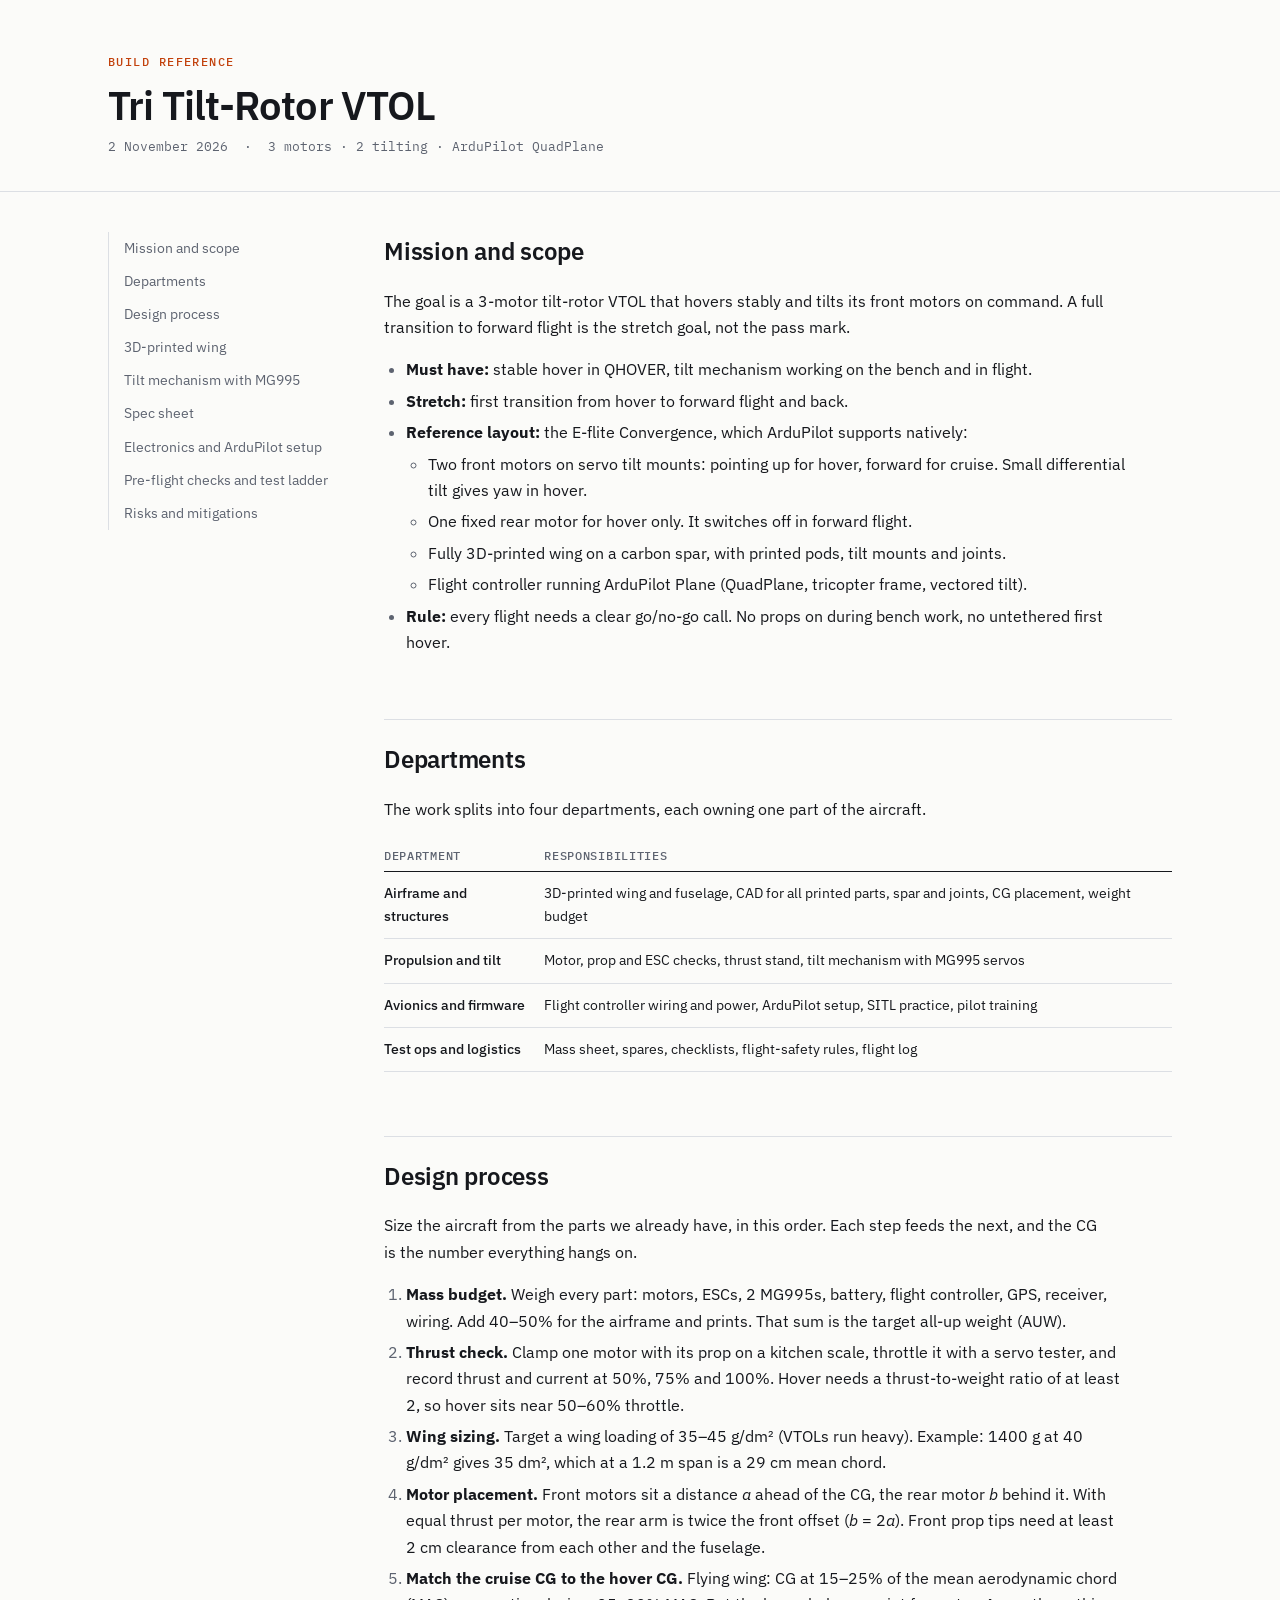
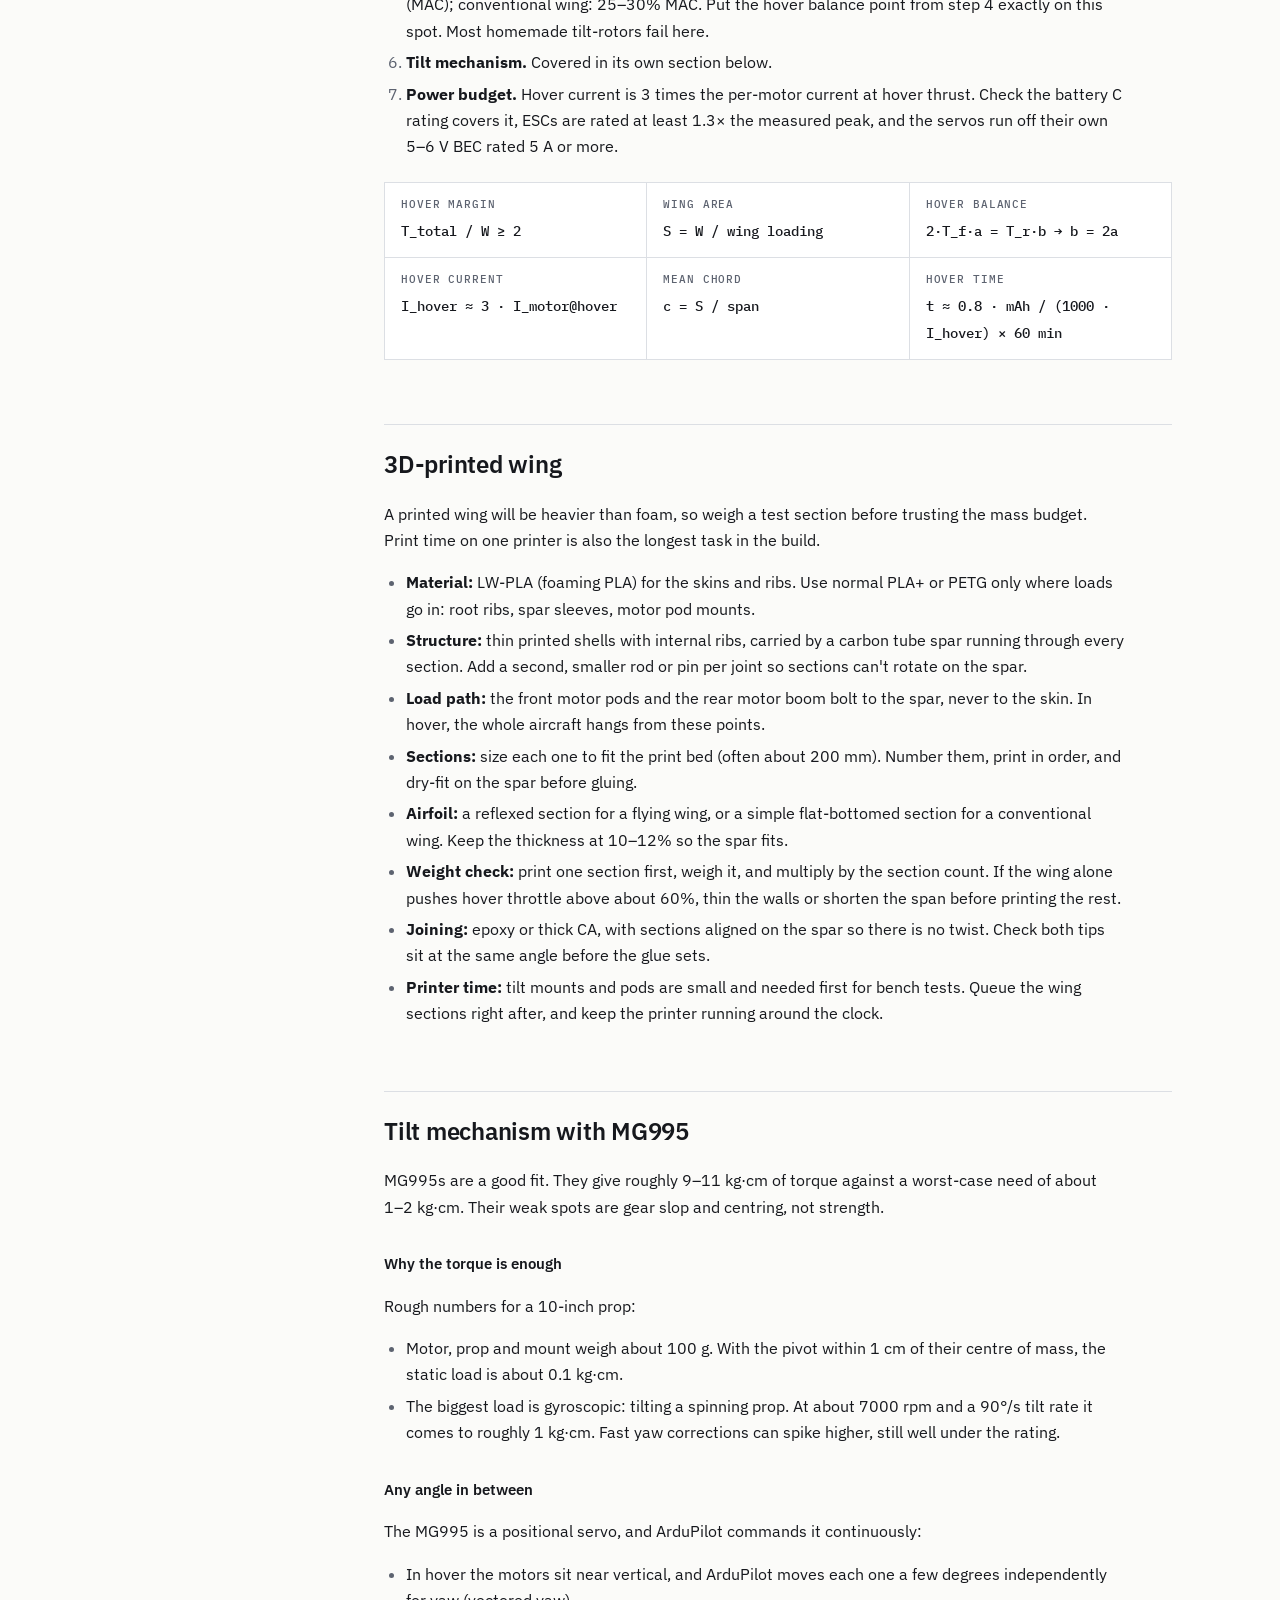
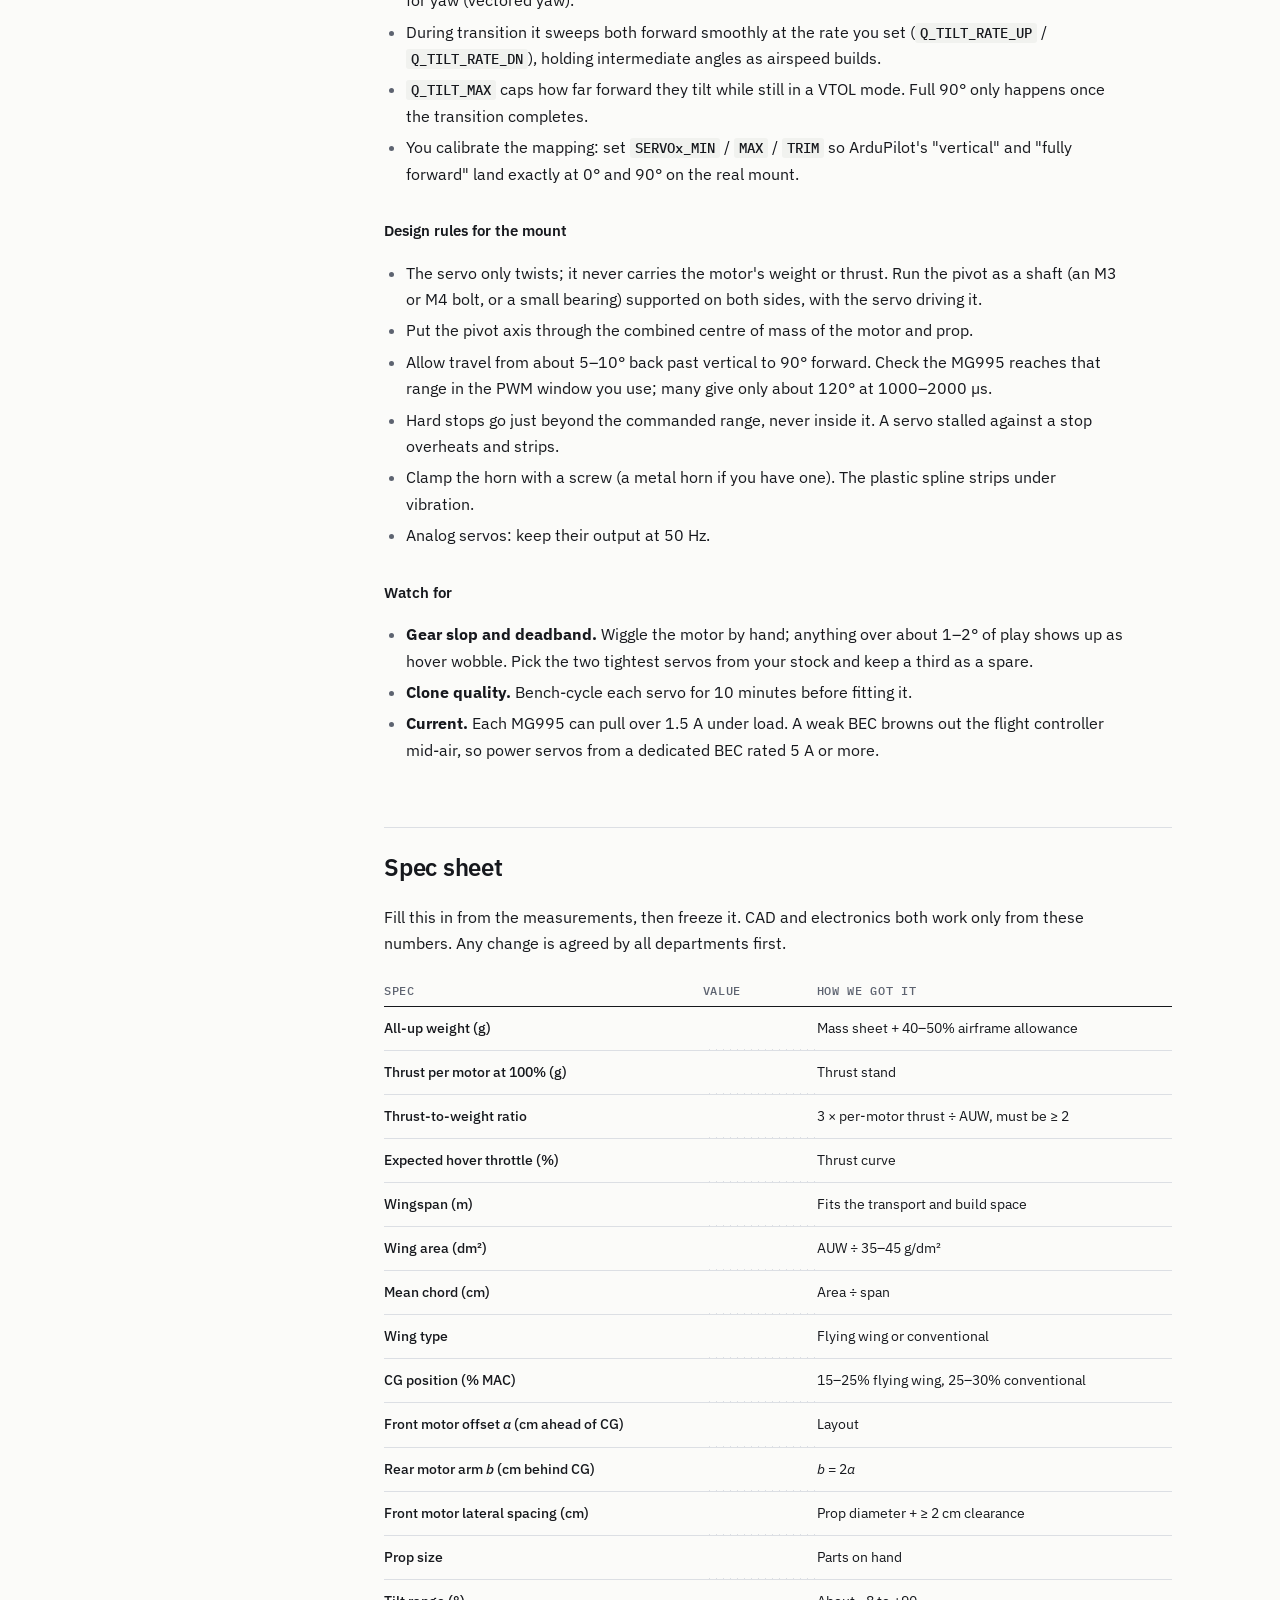
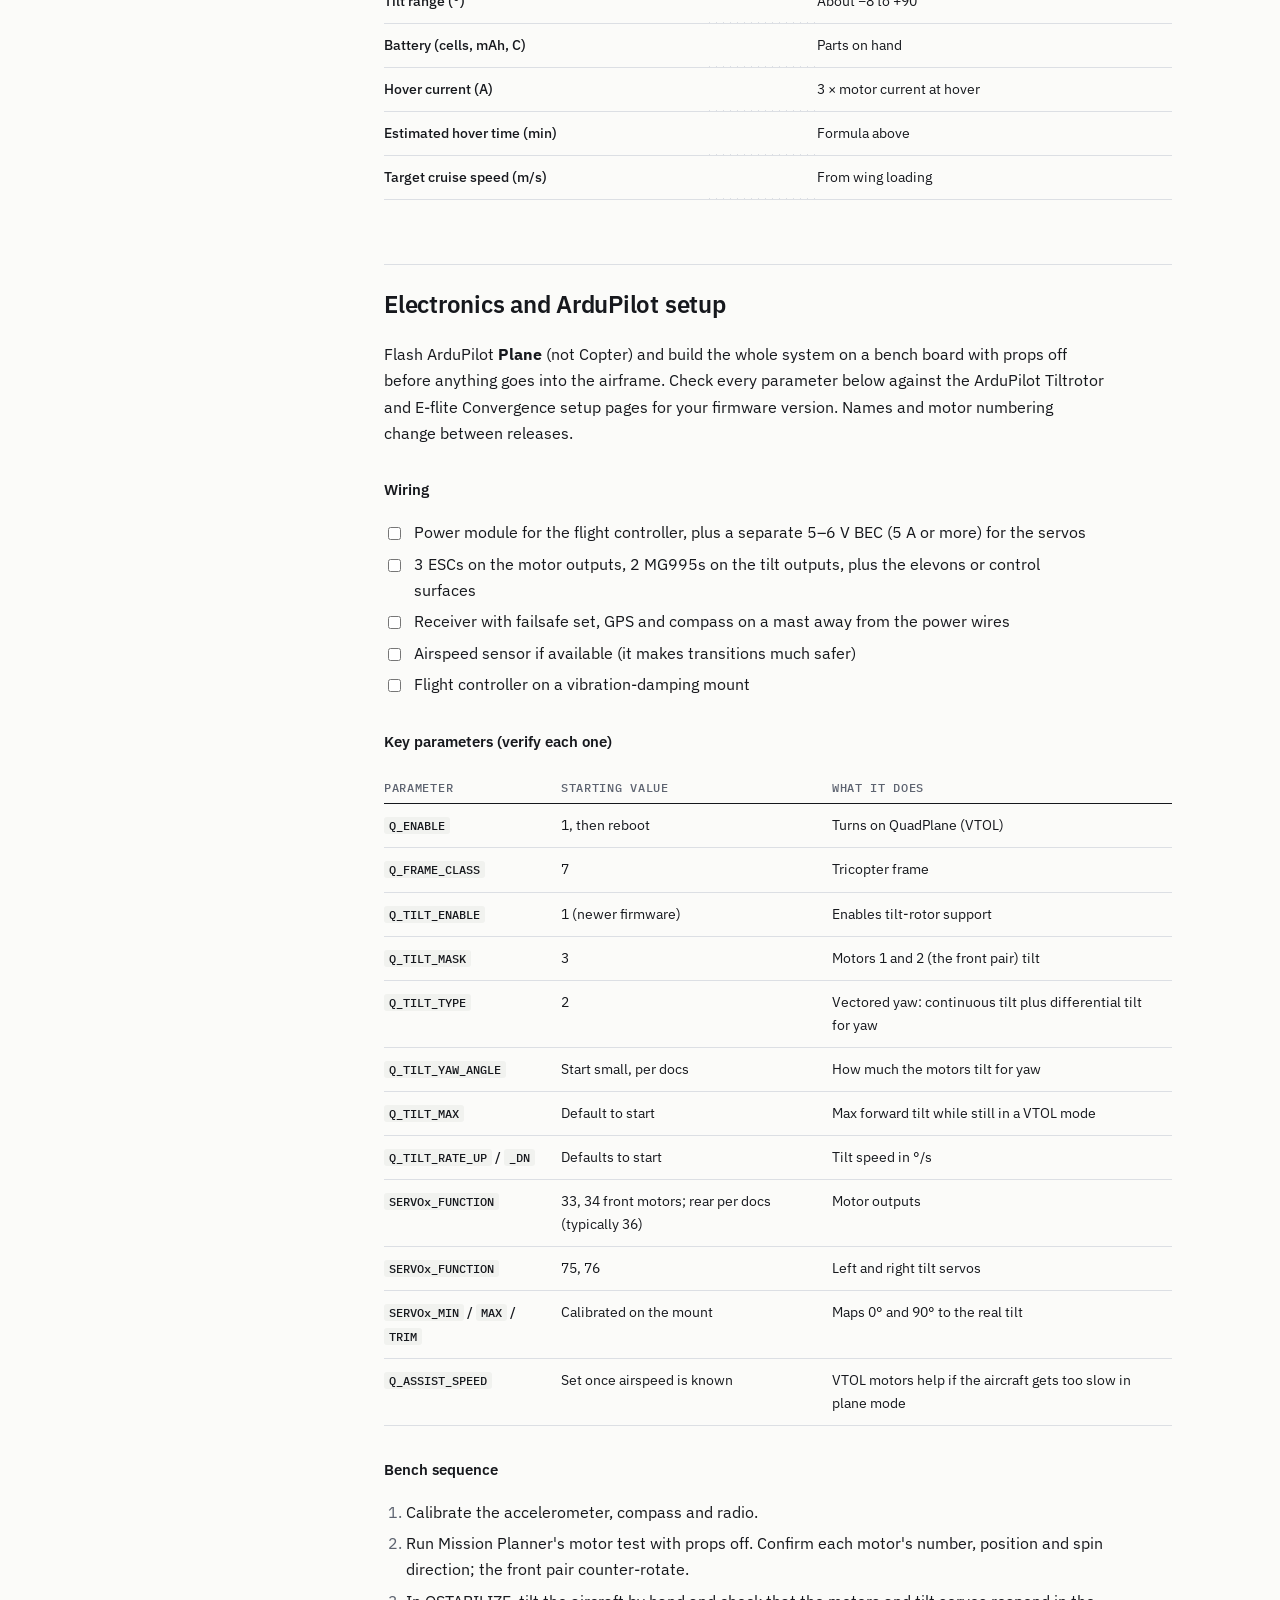
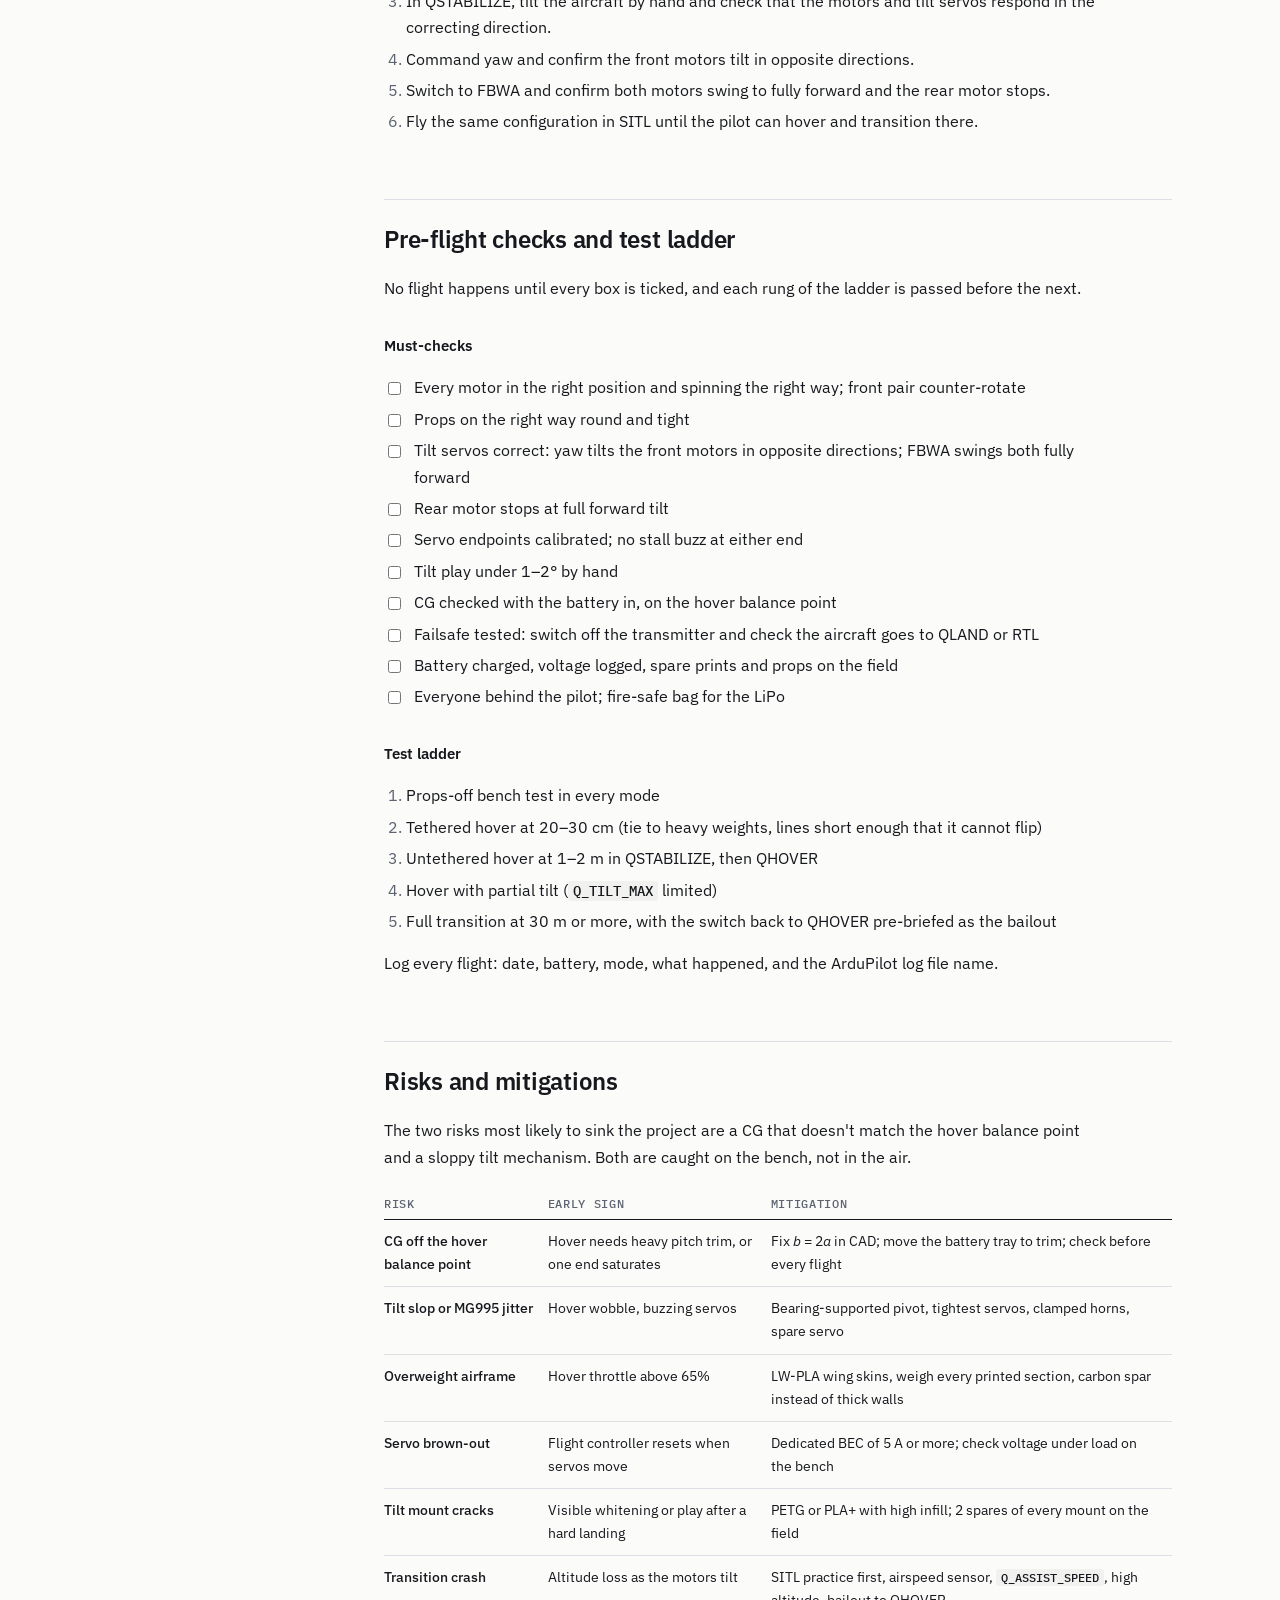
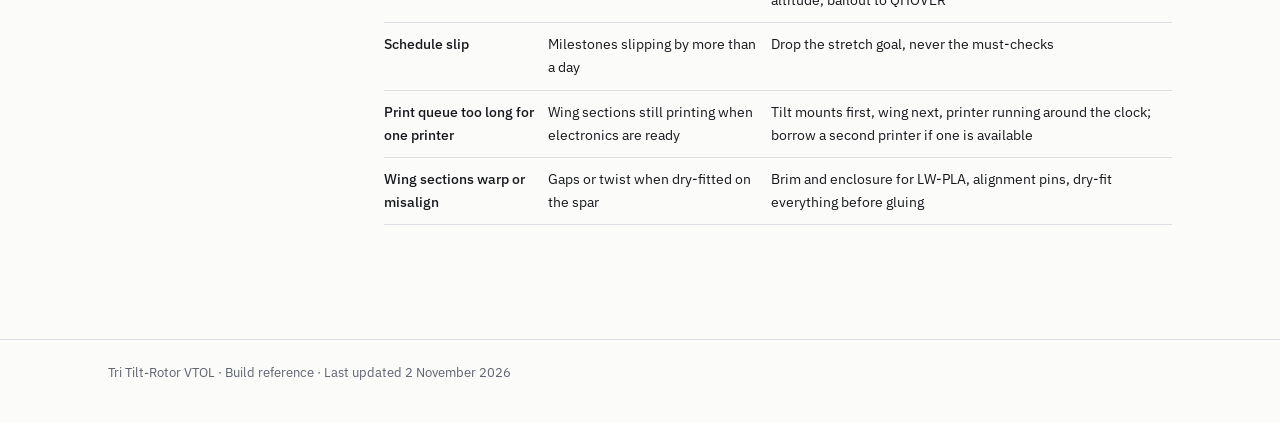
==== index.html @ bc4a7dd1 "Add index.html Co-Authored-By: Claude Opus 5.5 <noreply@anthropic.com>" ====
<!DOCTYPE html>
<html lang="en"><head><meta charset="utf-8"><meta name="viewport" content="width=device-width,initial-scale=1">
<title>Tri Tilt-Rotor VTOL — Build Reference</title>
<meta name="description" content="Design, tilt mechanism, ArduPilot setup and flight-test reference for a 3-motor tilt-rotor VTOL.">
<link rel="preconnect" href="https://fonts.googleapis.com"><link rel="preconnect" href="https://fonts.gstatic.com" crossorigin>
<link href="https://fonts.googleapis.com/css2?family=IBM+Plex+Mono:wght@400;500&family=IBM+Plex+Sans:wght@400;500;600&display=swap" rel="stylesheet">
<style>
:root{--ink:#16181d;--muted:#5d6370;--rule:#dcdfe4;--paper:#fbfbf9;--panel:#f1f2ef;--accent:#c2410c}
*{box-sizing:border-box}html{scroll-behavior:smooth}
body{margin:0;background:var(--paper);color:var(--ink);font:16px/1.65 "IBM Plex Sans",system-ui,sans-serif}
.wrap{max-width:1120px;margin:0 auto;padding:0 28px;display:grid;grid-template-columns:220px 1fr;gap:56px}
header.top{border-bottom:1px solid var(--rule);margin-bottom:40px}
header.top .wrap{display:block;padding-top:56px;padding-bottom:36px}
.kicker{font:500 12px/1 "IBM Plex Mono",monospace;letter-spacing:.12em;text-transform:uppercase;color:var(--accent)}
h1{font-size:40px;line-height:1.15;letter-spacing:-.02em;margin:14px 0 10px;font-weight:600}
.meta{font:13px "IBM Plex Mono",monospace;color:var(--muted)}
nav{position:sticky;top:28px;align-self:start;font-size:14px;display:flex;flex-direction:column;border-left:1px solid var(--rule)}
nav a{color:var(--muted);text-decoration:none;padding:5px 0 5px 14px;margin-left:-1px;border-left:2px solid transparent}
nav a:hover{color:var(--ink);border-left-color:var(--accent)}
main{min-width:0;padding-bottom:96px}
h2{font-size:24px;letter-spacing:-.01em;margin:64px 0 12px;padding-top:20px;border-top:1px solid var(--rule);font-weight:600}
main h2:first-child{margin-top:0;border-top:0;padding-top:0}
h3{font-size:15px;margin:32px 0 6px;font-weight:600}
p,li{max-width:72ch}ul,ol{padding-left:22px}li{margin:5px 0}li::marker{color:var(--muted)}
code{font:500 .86em "IBM Plex Mono",monospace;background:var(--panel);padding:1px 5px;border-radius:3px}
table{width:100%;border-collapse:collapse;margin:18px 0;font-size:14px}
th{text-align:left;font:500 11.5px "IBM Plex Mono",monospace;text-transform:uppercase;letter-spacing:.06em;color:var(--muted);border-bottom:1.5px solid var(--ink);padding:8px 12px 8px 0}
td{border-bottom:1px solid var(--rule);padding:10px 12px 10px 0;vertical-align:top}
td:first-child{font-weight:500}
#specs td:nth-child(2),#specs+p+table td:nth-child(2){min-width:90px;background:repeating-linear-gradient(90deg,transparent 0 6px,var(--rule) 6px 7px) bottom/100% 1px no-repeat}
.formulas{display:grid;grid-template-columns:repeat(auto-fill,minmax(260px,1fr));gap:1px;background:var(--rule);border:1px solid var(--rule);margin:22px 0}
.formulas div{background:#fff;padding:14px 16px}
.formulas span{display:block;font:500 11px "IBM Plex Mono",monospace;text-transform:uppercase;letter-spacing:.08em;color:var(--muted);margin-bottom:6px}
.formulas code{background:none;padding:0;font-size:14px}
li.task{list-style:none;margin-left:-22px;display:flex;gap:10px;align-items:baseline}
li.task input{accent-color:var(--accent);transform:translateY(2px)}
footer{border-top:1px solid var(--rule);padding:22px 0 40px;font-size:13px;color:var(--muted)}
@media (max-width:860px){.wrap{grid-template-columns:1fr;gap:0}nav{display:none}h1{font-size:30px}table{display:block;overflow-x:auto}}
@media print{nav{display:none}.wrap{display:block}body{background:#fff}}
</style></head><body>
<header class="top"><div class="wrap"><div class="kicker">Build reference</div>
<h1>Tri Tilt-Rotor VTOL</h1>
<div class="meta">2 November 2026 &nbsp;·&nbsp; 3 motors · 2 tilting · ArduPilot QuadPlane</div></div></header>
<div class="wrap"><nav><a href="#mission">Mission and scope</a><a href="#departments">Departments</a><a href="#design">Design process</a><a href="#wing">3D-printed wing</a><a href="#tilt">Tilt mechanism with MG995</a><a href="#specs">Spec sheet</a><a href="#avionics">Electronics and ArduPilot setup</a><a href="#preflight">Pre-flight checks and test ladder</a><a href="#risks">Risks and mitigations</a></nav><main><h2 id="mission">Mission and scope</h2>
<p>The goal is a 3-motor tilt-rotor VTOL that hovers stably and tilts its front motors on command. A full transition to forward flight is the stretch goal, not the pass mark.</p>
<ul>
<li><strong>Must have:</strong> stable hover in QHOVER, tilt mechanism working on the bench and in flight.</li>
<li><strong>Stretch:</strong> first transition from hover to forward flight and back.</li>
<li><strong>Reference layout:</strong> the E-flite Convergence, which ArduPilot supports natively:<ul>
<li>Two front motors on servo tilt mounts: pointing up for hover, forward for cruise. Small differential tilt gives yaw in hover.</li>
<li>One fixed rear motor for hover only. It switches off in forward flight.</li>
<li>Fully 3D-printed wing on a carbon spar, with printed pods, tilt mounts and joints.</li>
<li>Flight controller running ArduPilot Plane (QuadPlane, tricopter frame, vectored tilt).</li>
</ul>
</li>
<li><strong>Rule:</strong> every flight needs a clear go/no-go call. No props on during bench work, no untethered first hover.</li>
</ul>
<h2 id="departments">Departments</h2>
<p>The work splits into four departments, each owning one part of the aircraft.</p>
<table>
<thead>
<tr>
<th>Department</th>
<th>Responsibilities</th>
</tr>
</thead>
<tbody>
<tr>
<td>Airframe and structures</td>
<td>3D-printed wing and fuselage, CAD for all printed parts, spar and joints, CG placement, weight budget</td>
</tr>
<tr>
<td>Propulsion and tilt</td>
<td>Motor, prop and ESC checks, thrust stand, tilt mechanism with MG995 servos</td>
</tr>
<tr>
<td>Avionics and firmware</td>
<td>Flight controller wiring and power, ArduPilot setup, SITL practice, pilot training</td>
</tr>
<tr>
<td>Test ops and logistics</td>
<td>Mass sheet, spares, checklists, flight-safety rules, flight log</td>
</tr>
</tbody>
</table>
<h2 id="design">Design process</h2>
<p>Size the aircraft from the parts we already have, in this order. Each step feeds the next, and the CG is the number everything hangs on.</p>
<ol>
<li><strong>Mass budget.</strong> Weigh every part: motors, ESCs, 2 MG995s, battery, flight controller, GPS, receiver, wiring. Add 40–50% for the airframe and prints. That sum is the target all-up weight (AUW).</li>
<li><strong>Thrust check.</strong> Clamp one motor with its prop on a kitchen scale, throttle it with a servo tester, and record thrust and current at 50%, 75% and 100%. Hover needs a thrust-to-weight ratio of at least 2, so hover sits near 50–60% throttle.</li>
<li><strong>Wing sizing.</strong> Target a wing loading of 35–45 g/dm² (VTOLs run heavy). Example: 1400 g at 40 g/dm² gives 35 dm², which at a 1.2 m span is a 29 cm mean chord.</li>
<li><strong>Motor placement.</strong> Front motors sit a distance <em>a</em> ahead of the CG, the rear motor <em>b</em> behind it. With equal thrust per motor, the rear arm is twice the front offset (<em>b</em> = 2<em>a</em>). Front prop tips need at least 2 cm clearance from each other and the fuselage.</li>
<li><strong>Match the cruise CG to the hover CG.</strong> Flying wing: CG at 15–25% of the mean aerodynamic chord (MAC); conventional wing: 25–30% MAC. Put the hover balance point from step 4 exactly on this spot. Most homemade tilt-rotors fail here.</li>
<li><strong>Tilt mechanism.</strong> Covered in its own section below.</li>
<li><strong>Power budget.</strong> Hover current is 3 times the per-motor current at hover thrust. Check the battery C rating covers it, ESCs are rated at least 1.3× the measured peak, and the servos run off their own 5–6 V BEC rated 5 A or more.</li>
</ol>
<div class="formulas">
<div><span>Hover margin</span><code>T_total / W ≥ 2</code></div>
<div><span>Wing area</span><code>S = W / wing loading</code></div>
<div><span>Hover balance</span><code>2·T_f·a = T_r·b  →  b = 2a</code></div>
<div><span>Hover current</span><code>I_hover ≈ 3 · I_motor@hover</code></div>
<div><span>Mean chord</span><code>c = S / span</code></div>
<div><span>Hover time</span><code>t ≈ 0.8 · mAh / (1000 · I_hover) × 60 min</code></div>
</div>

<h2 id="wing">3D-printed wing</h2>
<p>A printed wing will be heavier than foam, so weigh a test section before trusting the mass budget. Print time on one printer is also the longest task in the build.</p>
<ul>
<li><strong>Material:</strong> LW-PLA (foaming PLA) for the skins and ribs. Use normal PLA+ or PETG only where loads go in: root ribs, spar sleeves, motor pod mounts.</li>
<li><strong>Structure:</strong> thin printed shells with internal ribs, carried by a carbon tube spar running through every section. Add a second, smaller rod or pin per joint so sections can't rotate on the spar.</li>
<li><strong>Load path:</strong> the front motor pods and the rear motor boom bolt to the spar, never to the skin. In hover, the whole aircraft hangs from these points.</li>
<li><strong>Sections:</strong> size each one to fit the print bed (often about 200 mm). Number them, print in order, and dry-fit on the spar before gluing.</li>
<li><strong>Airfoil:</strong> a reflexed section for a flying wing, or a simple flat-bottomed section for a conventional wing. Keep the thickness at 10–12% so the spar fits.</li>
<li><strong>Weight check:</strong> print one section first, weigh it, and multiply by the section count. If the wing alone pushes hover throttle above about 60%, thin the walls or shorten the span before printing the rest.</li>
<li><strong>Joining:</strong> epoxy or thick CA, with sections aligned on the spar so there is no twist. Check both tips sit at the same angle before the glue sets.</li>
<li><strong>Printer time:</strong> tilt mounts and pods are small and needed first for bench tests. Queue the wing sections right after, and keep the printer running around the clock.</li>
</ul>
<h2 id="tilt">Tilt mechanism with MG995</h2>
<p>MG995s are a good fit. They give roughly 9–11 kg·cm of torque against a worst-case need of about 1–2 kg·cm. Their weak spots are gear slop and centring, not strength.</p>
<h3>Why the torque is enough</h3>
<p>Rough numbers for a 10-inch prop:</p>
<ul>
<li>Motor, prop and mount weigh about 100 g. With the pivot within 1 cm of their centre of mass, the static load is about 0.1 kg·cm.</li>
<li>The biggest load is gyroscopic: tilting a spinning prop. At about 7000 rpm and a 90°/s tilt rate it comes to roughly 1 kg·cm. Fast yaw corrections can spike higher, still well under the rating.</li>
</ul>
<h3>Any angle in between</h3>
<p>The MG995 is a positional servo, and ArduPilot commands it continuously:</p>
<ul>
<li>In hover the motors sit near vertical, and ArduPilot moves each one a few degrees independently for yaw (vectored yaw).</li>
<li>During transition it sweeps both forward smoothly at the rate you set (<code>Q_TILT_RATE_UP</code> / <code>Q_TILT_RATE_DN</code>), holding intermediate angles as airspeed builds.</li>
<li><code>Q_TILT_MAX</code> caps how far forward they tilt while still in a VTOL mode. Full 90° only happens once the transition completes.</li>
<li>You calibrate the mapping: set <code>SERVOx_MIN</code> / <code>MAX</code> / <code>TRIM</code> so ArduPilot's "vertical" and "fully forward" land exactly at 0° and 90° on the real mount.</li>
</ul>
<h3>Design rules for the mount</h3>
<ul>
<li>The servo only twists; it never carries the motor's weight or thrust. Run the pivot as a shaft (an M3 or M4 bolt, or a small bearing) supported on both sides, with the servo driving it.</li>
<li>Put the pivot axis through the combined centre of mass of the motor and prop.</li>
<li>Allow travel from about 5–10° back past vertical to 90° forward. Check the MG995 reaches that range in the PWM window you use; many give only about 120° at 1000–2000 µs.</li>
<li>Hard stops go just beyond the commanded range, never inside it. A servo stalled against a stop overheats and strips.</li>
<li>Clamp the horn with a screw (a metal horn if you have one). The plastic spline strips under vibration.</li>
<li>Analog servos: keep their output at 50 Hz.</li>
</ul>
<h3>Watch for</h3>
<ul>
<li><strong>Gear slop and deadband.</strong> Wiggle the motor by hand; anything over about 1–2° of play shows up as hover wobble. Pick the two tightest servos from your stock and keep a third as a spare.</li>
<li><strong>Clone quality.</strong> Bench-cycle each servo for 10 minutes before fitting it.</li>
<li><strong>Current.</strong> Each MG995 can pull over 1.5 A under load. A weak BEC browns out the flight controller mid-air, so power servos from a dedicated BEC rated 5 A or more.</li>
</ul>
<h2 id="specs">Spec sheet</h2>
<p>Fill this in from the measurements, then freeze it. CAD and electronics both work only from these numbers. Any change is agreed by all departments first.</p>
<table>
<thead>
<tr>
<th>Spec</th>
<th>Value</th>
<th>How we got it</th>
</tr>
</thead>
<tbody>
<tr>
<td>All-up weight (g)</td>
<td></td>
<td>Mass sheet + 40–50% airframe allowance</td>
</tr>
<tr>
<td>Thrust per motor at 100% (g)</td>
<td></td>
<td>Thrust stand</td>
</tr>
<tr>
<td>Thrust-to-weight ratio</td>
<td></td>
<td>3 × per-motor thrust ÷ AUW, must be ≥ 2</td>
</tr>
<tr>
<td>Expected hover throttle (%)</td>
<td></td>
<td>Thrust curve</td>
</tr>
<tr>
<td>Wingspan (m)</td>
<td></td>
<td>Fits the transport and build space</td>
</tr>
<tr>
<td>Wing area (dm²)</td>
<td></td>
<td>AUW ÷ 35–45 g/dm²</td>
</tr>
<tr>
<td>Mean chord (cm)</td>
<td></td>
<td>Area ÷ span</td>
</tr>
<tr>
<td>Wing type</td>
<td></td>
<td>Flying wing or conventional</td>
</tr>
<tr>
<td>CG position (% MAC)</td>
<td></td>
<td>15–25% flying wing, 25–30% conventional</td>
</tr>
<tr>
<td>Front motor offset <em>a</em> (cm ahead of CG)</td>
<td></td>
<td>Layout</td>
</tr>
<tr>
<td>Rear motor arm <em>b</em> (cm behind CG)</td>
<td></td>
<td><em>b</em> = 2<em>a</em></td>
</tr>
<tr>
<td>Front motor lateral spacing (cm)</td>
<td></td>
<td>Prop diameter + ≥ 2 cm clearance</td>
</tr>
<tr>
<td>Prop size</td>
<td></td>
<td>Parts on hand</td>
</tr>
<tr>
<td>Tilt range (°)</td>
<td></td>
<td>About −8 to +90</td>
</tr>
<tr>
<td>Battery (cells, mAh, C)</td>
<td></td>
<td>Parts on hand</td>
</tr>
<tr>
<td>Hover current (A)</td>
<td></td>
<td>3 × motor current at hover</td>
</tr>
<tr>
<td>Estimated hover time (min)</td>
<td></td>
<td>Formula above</td>
</tr>
<tr>
<td>Target cruise speed (m/s)</td>
<td></td>
<td>From wing loading</td>
</tr>
</tbody>
</table>
<h2 id="avionics">Electronics and ArduPilot setup</h2>
<p>Flash ArduPilot <strong>Plane</strong> (not Copter) and build the whole system on a bench board with props off before anything goes into the airframe. Check every parameter below against the ArduPilot Tiltrotor and E-flite Convergence setup pages for your firmware version. Names and motor numbering change between releases.</p>
<h3>Wiring</h3>
<ul>
<li class="task"><input type="checkbox"> Power module for the flight controller, plus a separate 5–6 V BEC (5 A or more) for the servos</li>
<li class="task"><input type="checkbox"> 3 ESCs on the motor outputs, 2 MG995s on the tilt outputs, plus the elevons or control surfaces</li>
<li class="task"><input type="checkbox"> Receiver with failsafe set, GPS and compass on a mast away from the power wires</li>
<li class="task"><input type="checkbox"> Airspeed sensor if available (it makes transitions much safer)</li>
<li class="task"><input type="checkbox"> Flight controller on a vibration-damping mount</li>
</ul>
<h3>Key parameters (verify each one)</h3>
<table>
<thead>
<tr>
<th>Parameter</th>
<th>Starting value</th>
<th>What it does</th>
</tr>
</thead>
<tbody>
<tr>
<td><code>Q_ENABLE</code></td>
<td>1, then reboot</td>
<td>Turns on QuadPlane (VTOL)</td>
</tr>
<tr>
<td><code>Q_FRAME_CLASS</code></td>
<td>7</td>
<td>Tricopter frame</td>
</tr>
<tr>
<td><code>Q_TILT_ENABLE</code></td>
<td>1 (newer firmware)</td>
<td>Enables tilt-rotor support</td>
</tr>
<tr>
<td><code>Q_TILT_MASK</code></td>
<td>3</td>
<td>Motors 1 and 2 (the front pair) tilt</td>
</tr>
<tr>
<td><code>Q_TILT_TYPE</code></td>
<td>2</td>
<td>Vectored yaw: continuous tilt plus differential tilt for yaw</td>
</tr>
<tr>
<td><code>Q_TILT_YAW_ANGLE</code></td>
<td>Start small, per docs</td>
<td>How much the motors tilt for yaw</td>
</tr>
<tr>
<td><code>Q_TILT_MAX</code></td>
<td>Default to start</td>
<td>Max forward tilt while still in a VTOL mode</td>
</tr>
<tr>
<td><code>Q_TILT_RATE_UP</code> / <code>_DN</code></td>
<td>Defaults to start</td>
<td>Tilt speed in °/s</td>
</tr>
<tr>
<td><code>SERVOx_FUNCTION</code></td>
<td>33, 34 front motors; rear per docs (typically 36)</td>
<td>Motor outputs</td>
</tr>
<tr>
<td><code>SERVOx_FUNCTION</code></td>
<td>75, 76</td>
<td>Left and right tilt servos</td>
</tr>
<tr>
<td><code>SERVOx_MIN</code> / <code>MAX</code> / <code>TRIM</code></td>
<td>Calibrated on the mount</td>
<td>Maps 0° and 90° to the real tilt</td>
</tr>
<tr>
<td><code>Q_ASSIST_SPEED</code></td>
<td>Set once airspeed is known</td>
<td>VTOL motors help if the aircraft gets too slow in plane mode</td>
</tr>
</tbody>
</table>
<h3>Bench sequence</h3>
<ol>
<li>Calibrate the accelerometer, compass and radio.</li>
<li>Run Mission Planner's motor test with props off. Confirm each motor's number, position and spin direction; the front pair counter-rotate.</li>
<li>In QSTABILIZE, tilt the aircraft by hand and check that the motors and tilt servos respond in the correcting direction.</li>
<li>Command yaw and confirm the front motors tilt in opposite directions.</li>
<li>Switch to FBWA and confirm both motors swing to fully forward and the rear motor stops.</li>
<li>Fly the same configuration in SITL until the pilot can hover and transition there.</li>
</ol>
<h2 id="preflight">Pre-flight checks and test ladder</h2>
<p>No flight happens until every box is ticked, and each rung of the ladder is passed before the next.</p>
<h3>Must-checks</h3>
<ul>
<li class="task"><input type="checkbox"> Every motor in the right position and spinning the right way; front pair counter-rotate</li>
<li class="task"><input type="checkbox"> Props on the right way round and tight</li>
<li class="task"><input type="checkbox"> Tilt servos correct: yaw tilts the front motors in opposite directions; FBWA swings both fully forward</li>
<li class="task"><input type="checkbox"> Rear motor stops at full forward tilt</li>
<li class="task"><input type="checkbox"> Servo endpoints calibrated; no stall buzz at either end</li>
<li class="task"><input type="checkbox"> Tilt play under 1–2° by hand</li>
<li class="task"><input type="checkbox"> CG checked with the battery in, on the hover balance point</li>
<li class="task"><input type="checkbox"> Failsafe tested: switch off the transmitter and check the aircraft goes to QLAND or RTL</li>
<li class="task"><input type="checkbox"> Battery charged, voltage logged, spare prints and props on the field</li>
<li class="task"><input type="checkbox"> Everyone behind the pilot; fire-safe bag for the LiPo</li>
</ul>
<h3>Test ladder</h3>
<ol>
<li>Props-off bench test in every mode</li>
<li>Tethered hover at 20–30 cm (tie to heavy weights, lines short enough that it cannot flip)</li>
<li>Untethered hover at 1–2 m in QSTABILIZE, then QHOVER</li>
<li>Hover with partial tilt (<code>Q_TILT_MAX</code> limited)</li>
<li>Full transition at 30 m or more, with the switch back to QHOVER pre-briefed as the bailout</li>
</ol>
<p>Log every flight: date, battery, mode, what happened, and the ArduPilot log file name.</p>
<h2 id="risks">Risks and mitigations</h2>
<p>The two risks most likely to sink the project are a CG that doesn't match the hover balance point and a sloppy tilt mechanism. Both are caught on the bench, not in the air.</p>
<table>
<thead>
<tr>
<th>Risk</th>
<th>Early sign</th>
<th>Mitigation</th>
</tr>
</thead>
<tbody>
<tr>
<td>CG off the hover balance point</td>
<td>Hover needs heavy pitch trim, or one end saturates</td>
<td>Fix <em>b</em> = 2<em>a</em> in CAD; move the battery tray to trim; check before every flight</td>
</tr>
<tr>
<td>Tilt slop or MG995 jitter</td>
<td>Hover wobble, buzzing servos</td>
<td>Bearing-supported pivot, tightest servos, clamped horns, spare servo</td>
</tr>
<tr>
<td>Overweight airframe</td>
<td>Hover throttle above 65%</td>
<td>LW-PLA wing skins, weigh every printed section, carbon spar instead of thick walls</td>
</tr>
<tr>
<td>Servo brown-out</td>
<td>Flight controller resets when servos move</td>
<td>Dedicated BEC of 5 A or more; check voltage under load on the bench</td>
</tr>
<tr>
<td>Tilt mount cracks</td>
<td>Visible whitening or play after a hard landing</td>
<td>PETG or PLA+ with high infill; 2 spares of every mount on the field</td>
</tr>
<tr>
<td>Transition crash</td>
<td>Altitude loss as the motors tilt</td>
<td>SITL practice first, airspeed sensor, <code>Q_ASSIST_SPEED</code>, high altitude, bailout to QHOVER</td>
</tr>
<tr>
<td>Schedule slip</td>
<td>Milestones slipping by more than a day</td>
<td>Drop the stretch goal, never the must-checks</td>
</tr>
<tr>
<td>Print queue too long for one printer</td>
<td>Wing sections still printing when electronics are ready</td>
<td>Tilt mounts first, wing next, printer running around the clock; borrow a second printer if one is available</td>
</tr>
<tr>
<td>Wing sections warp or misalign</td>
<td>Gaps or twist when dry-fitted on the spar</td>
<td>Brim and enclosure for LW-PLA, alignment pins, dry-fit everything before gluing</td>
</tr>
</tbody>
</table></main></div>
<footer><div class="wrap" style="display:block">Tri Tilt-Rotor VTOL · Build reference · Last updated 2 November 2026</div></footer>
</body></html>
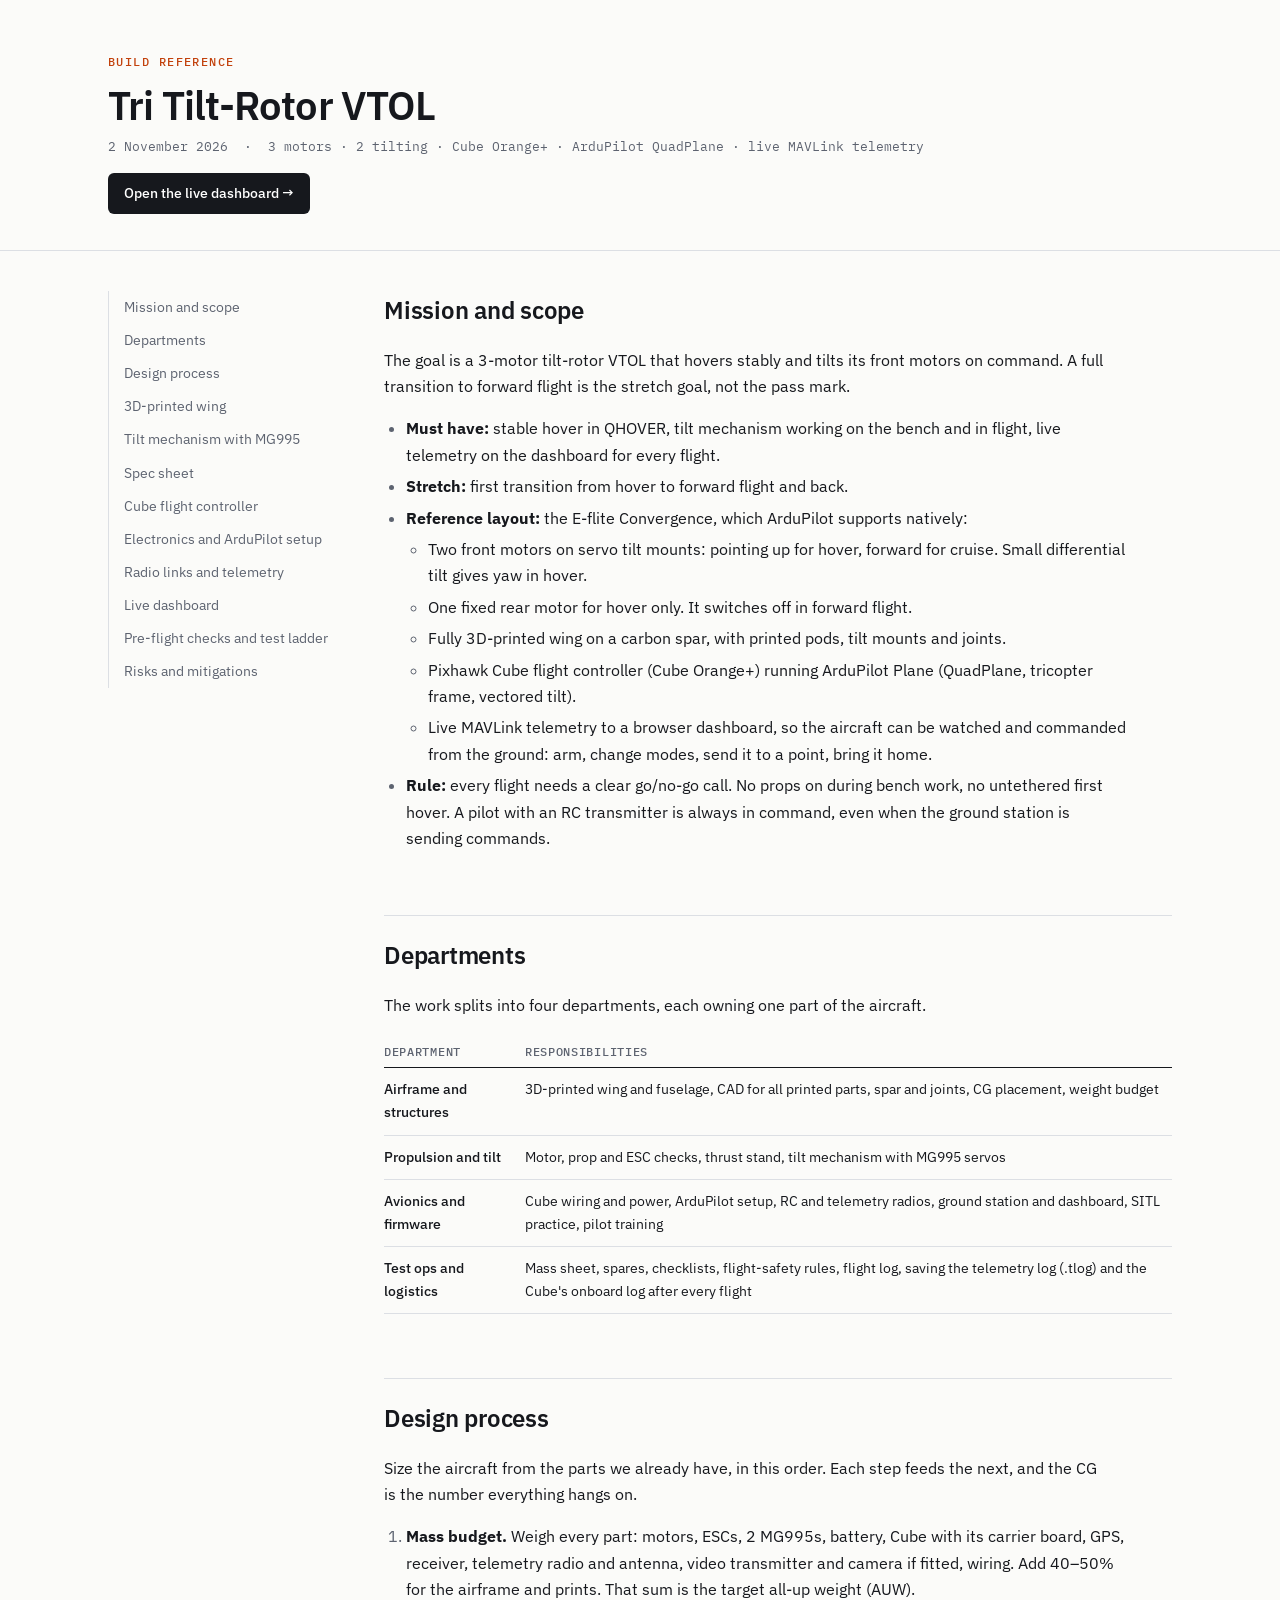
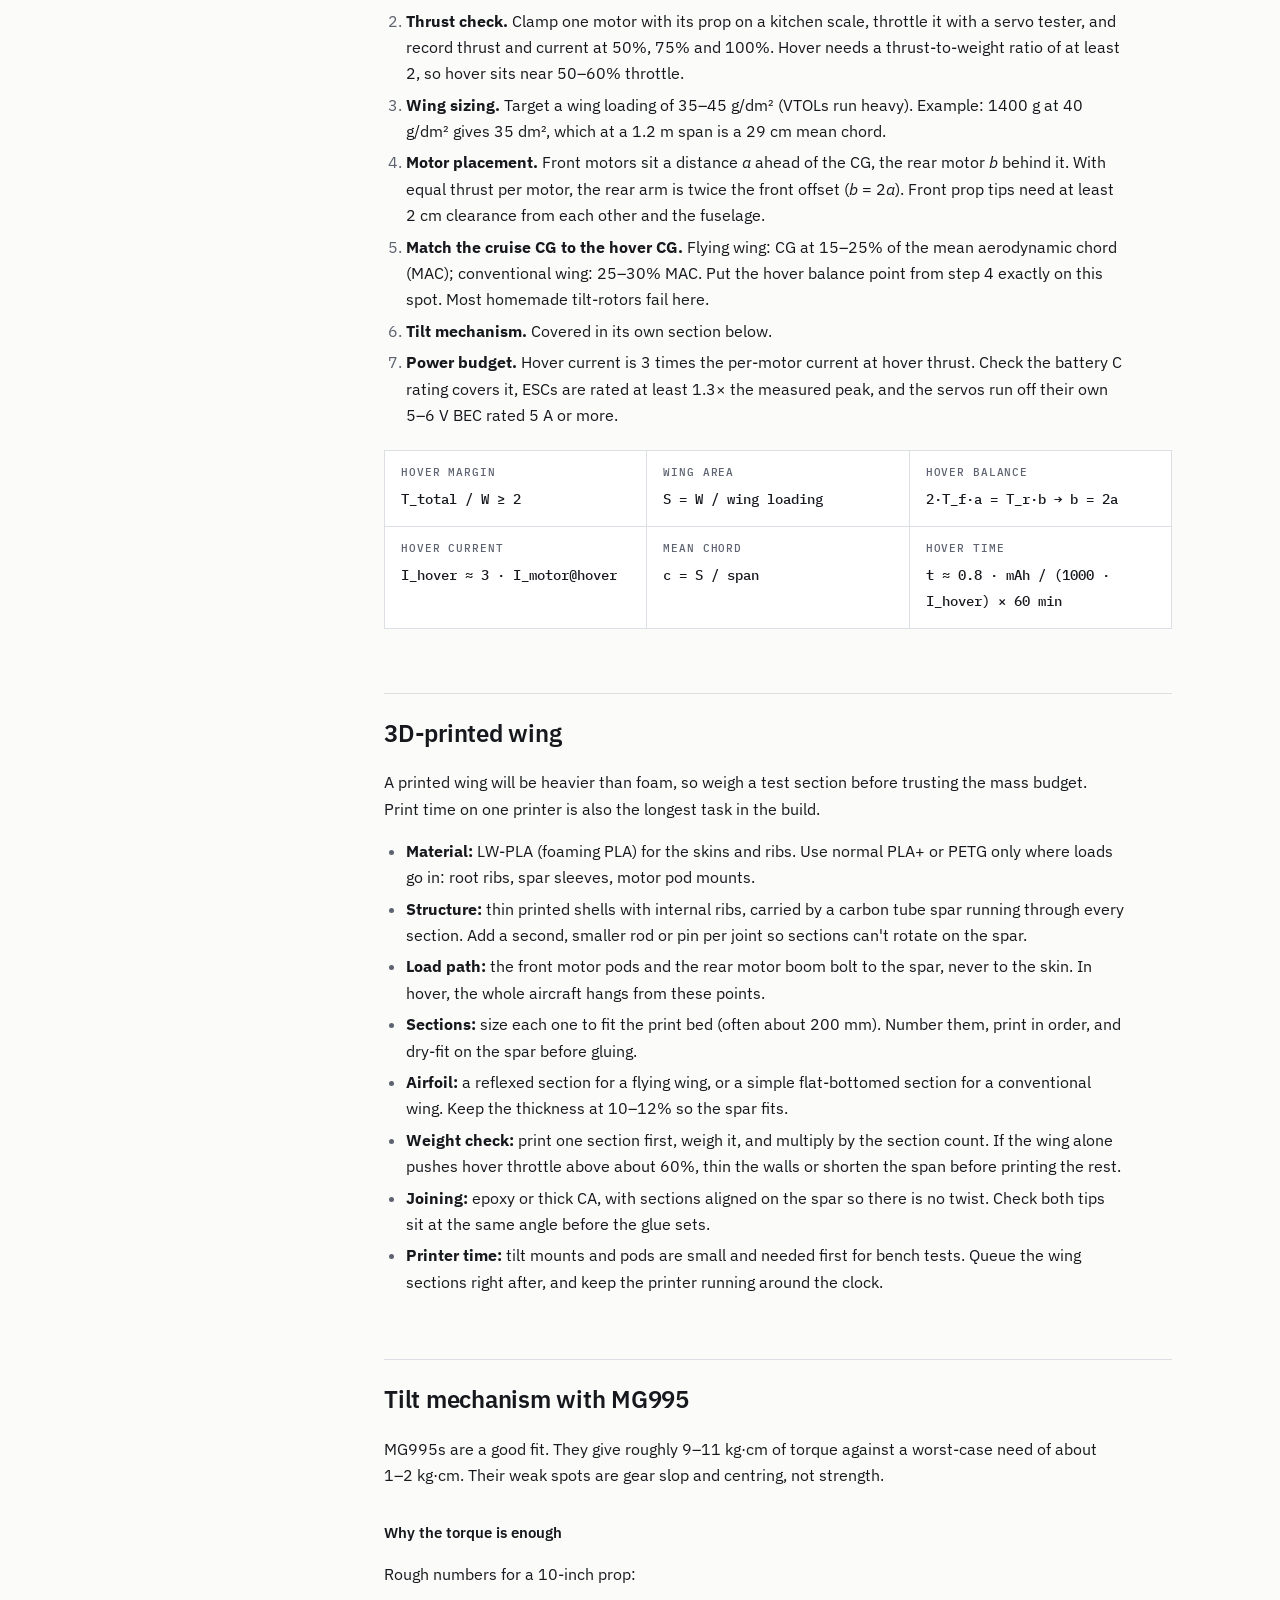
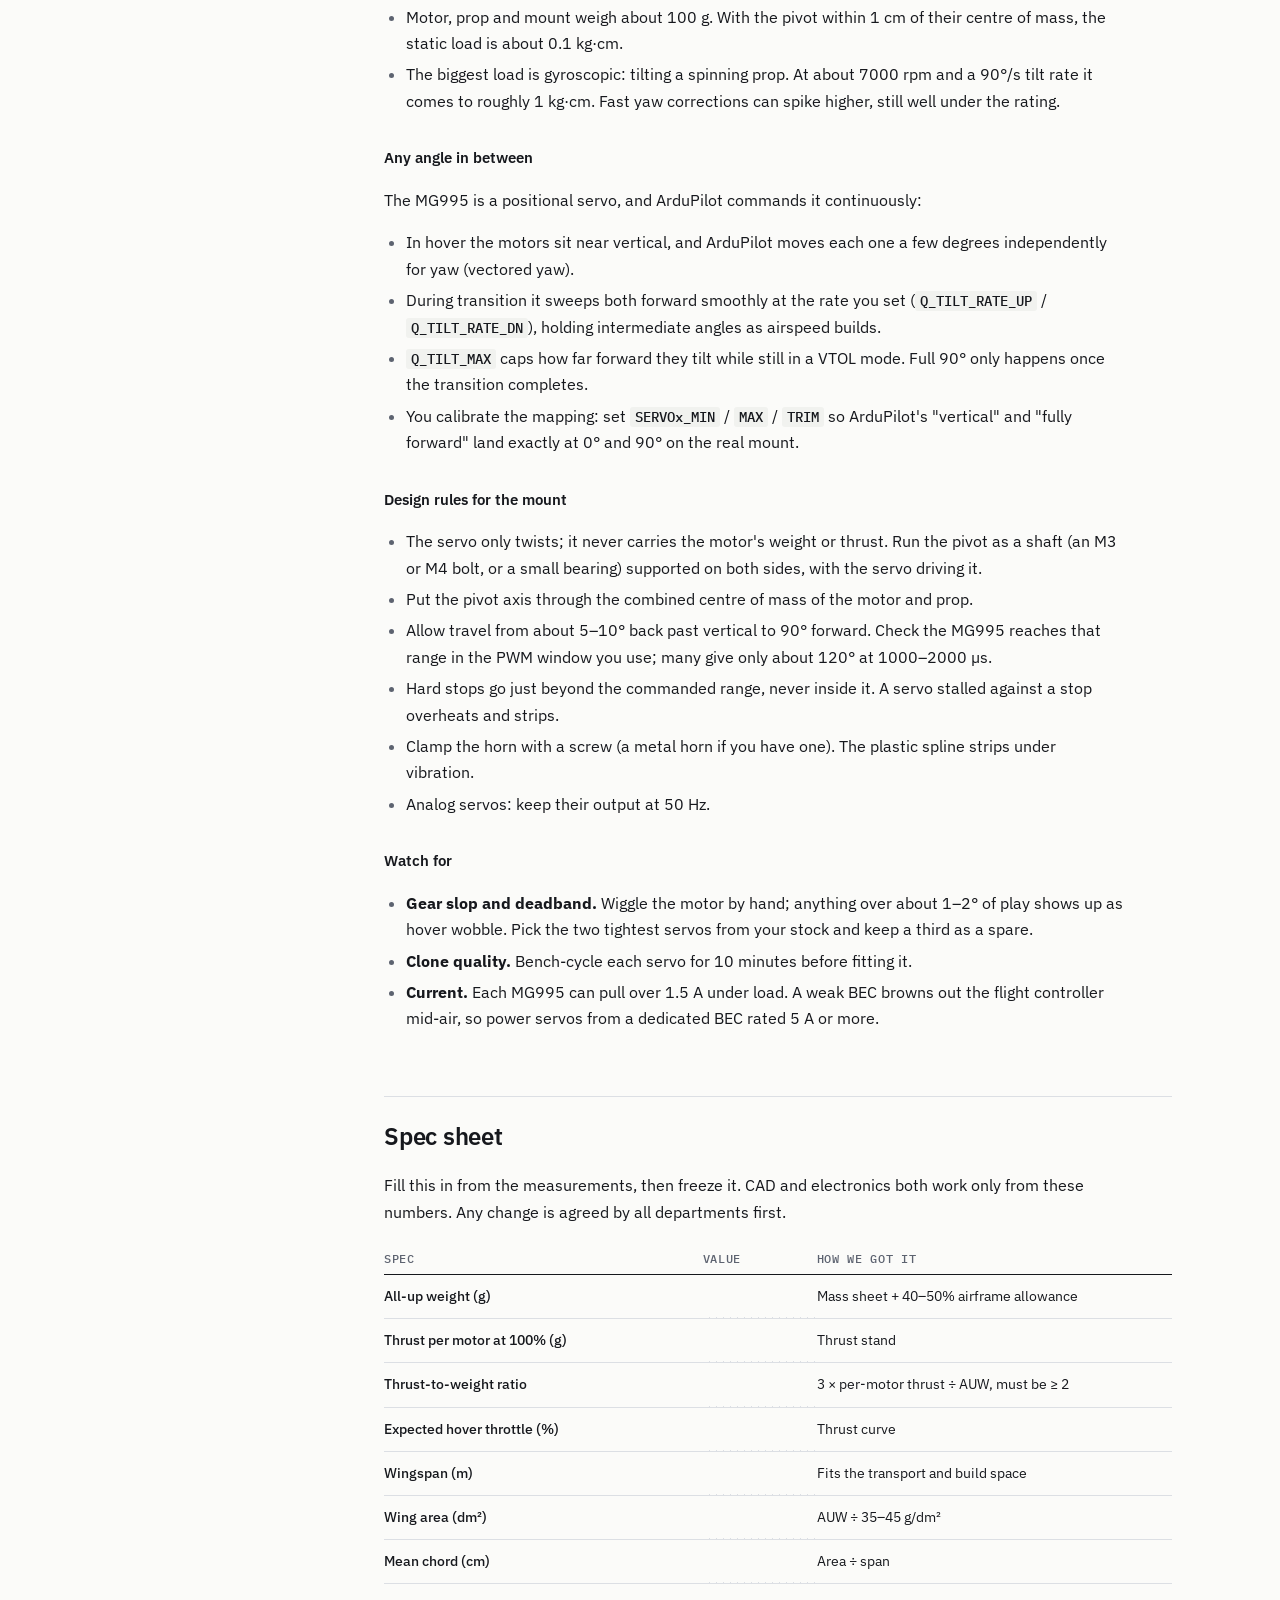
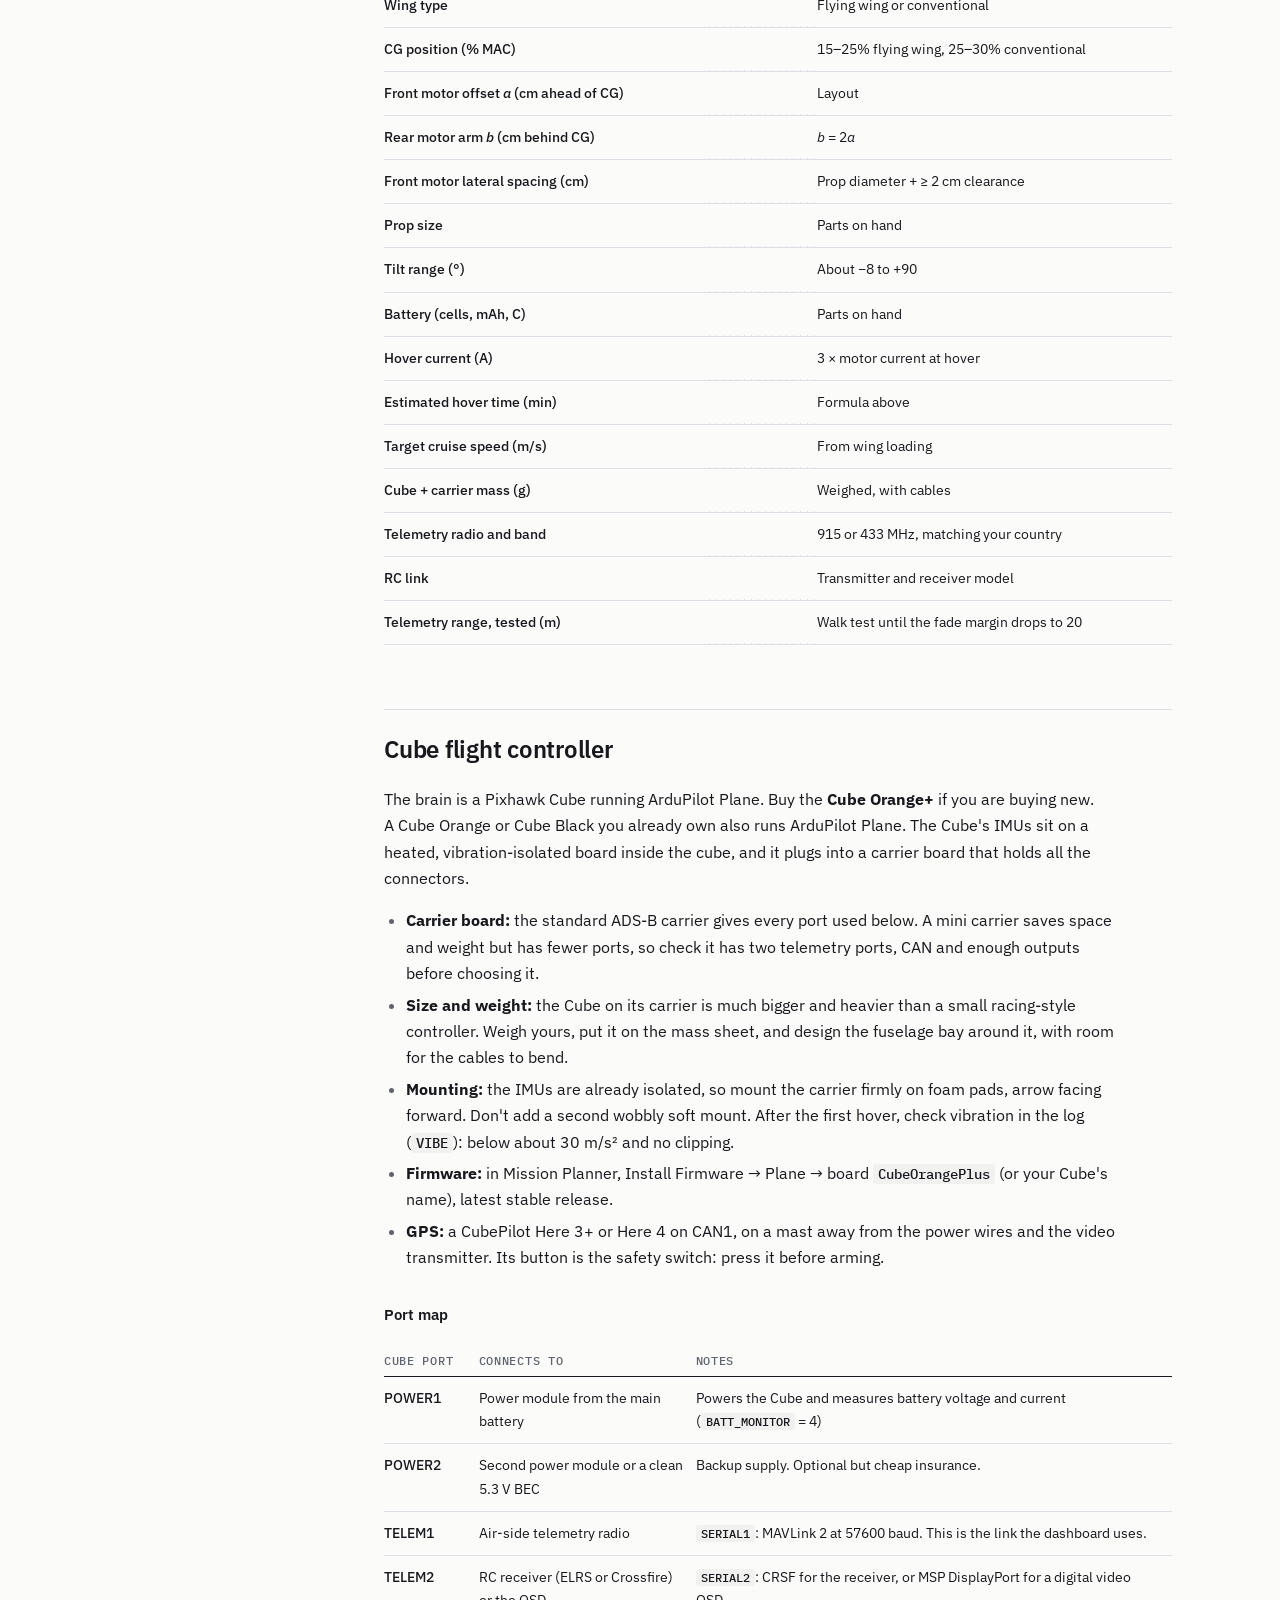
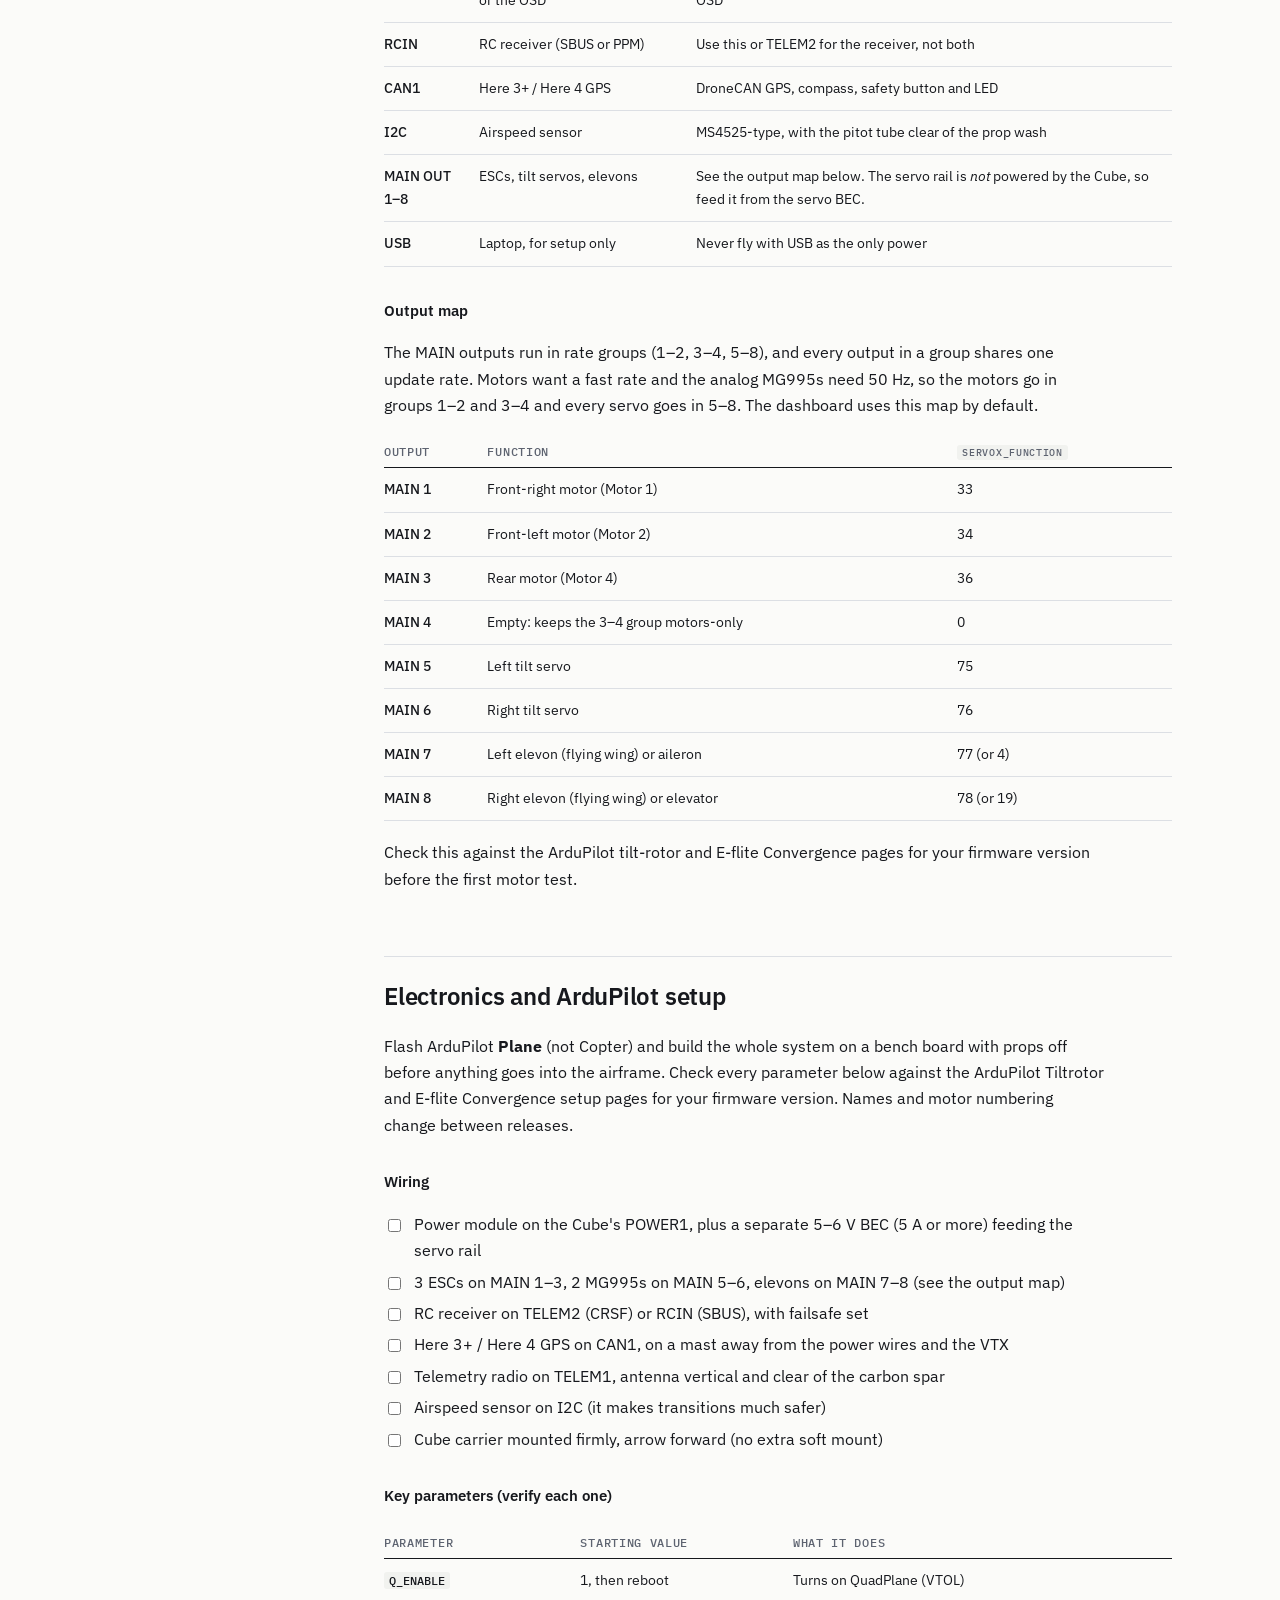
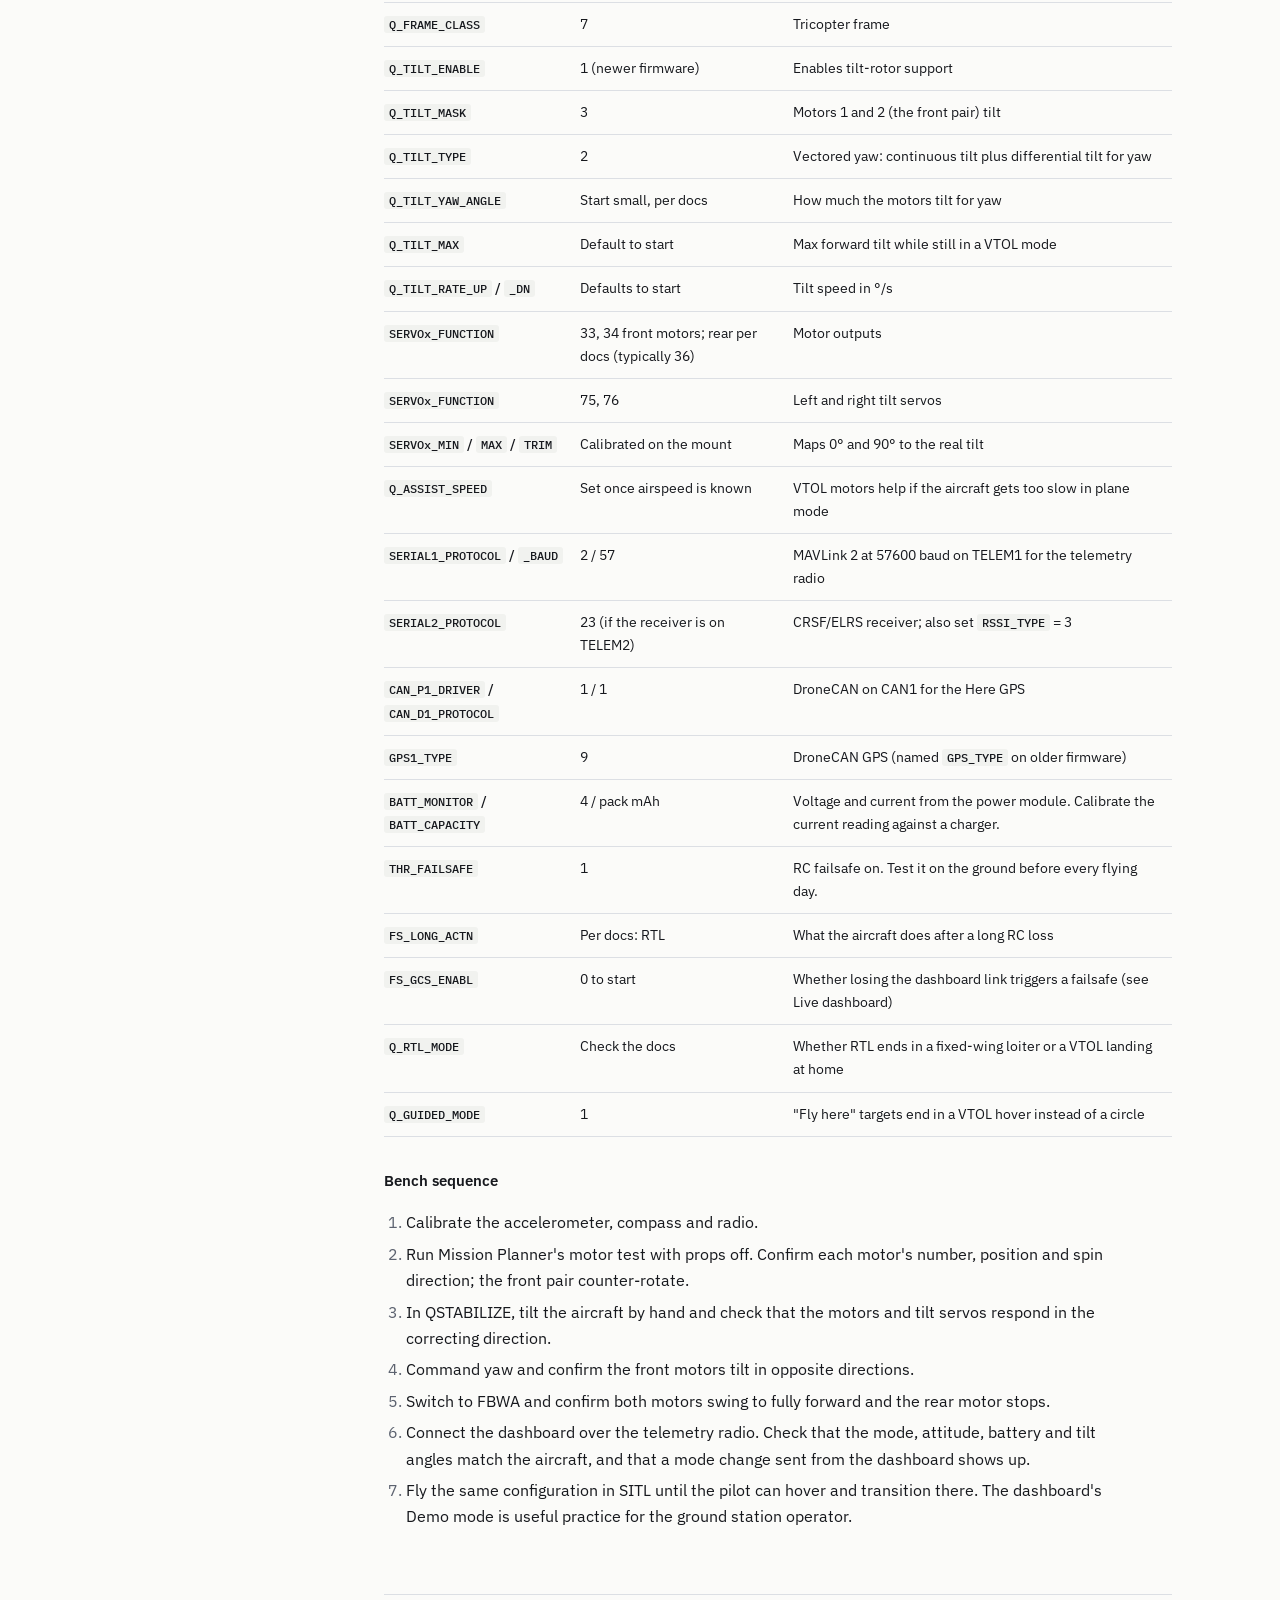
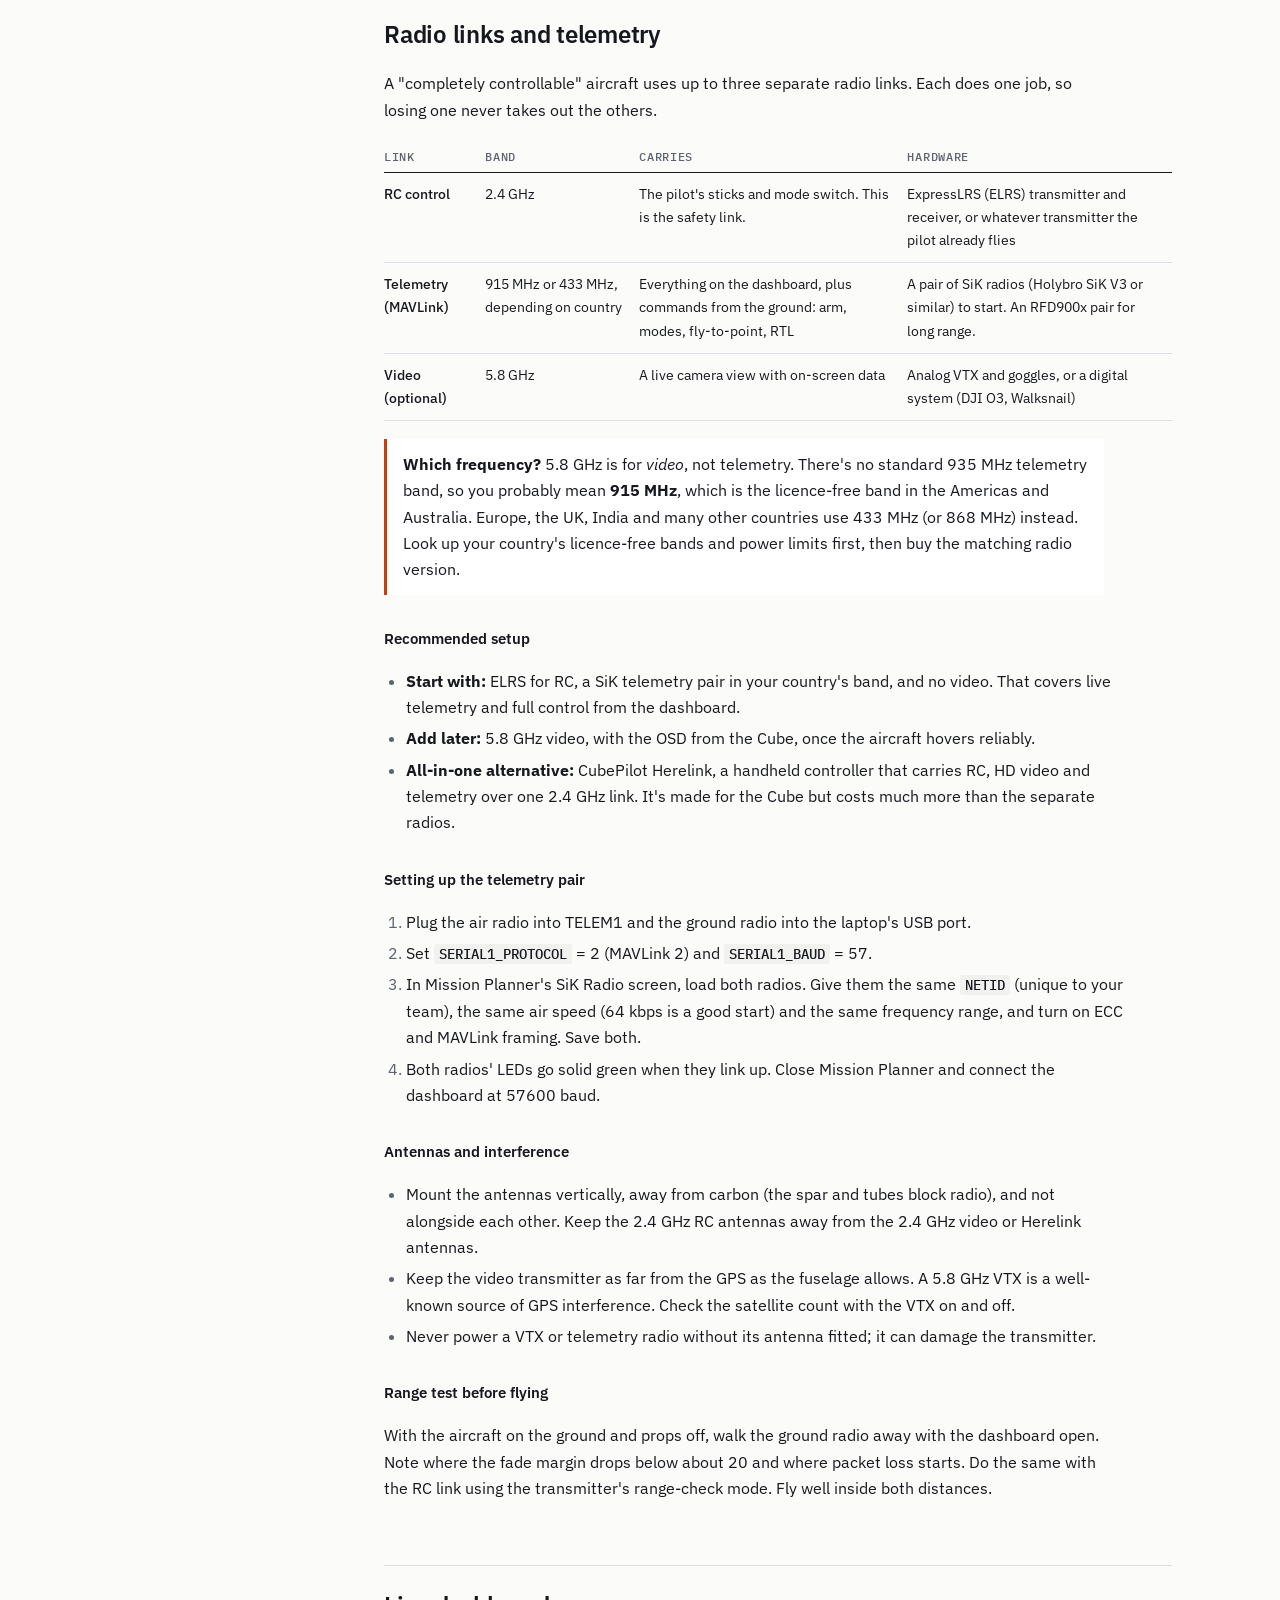
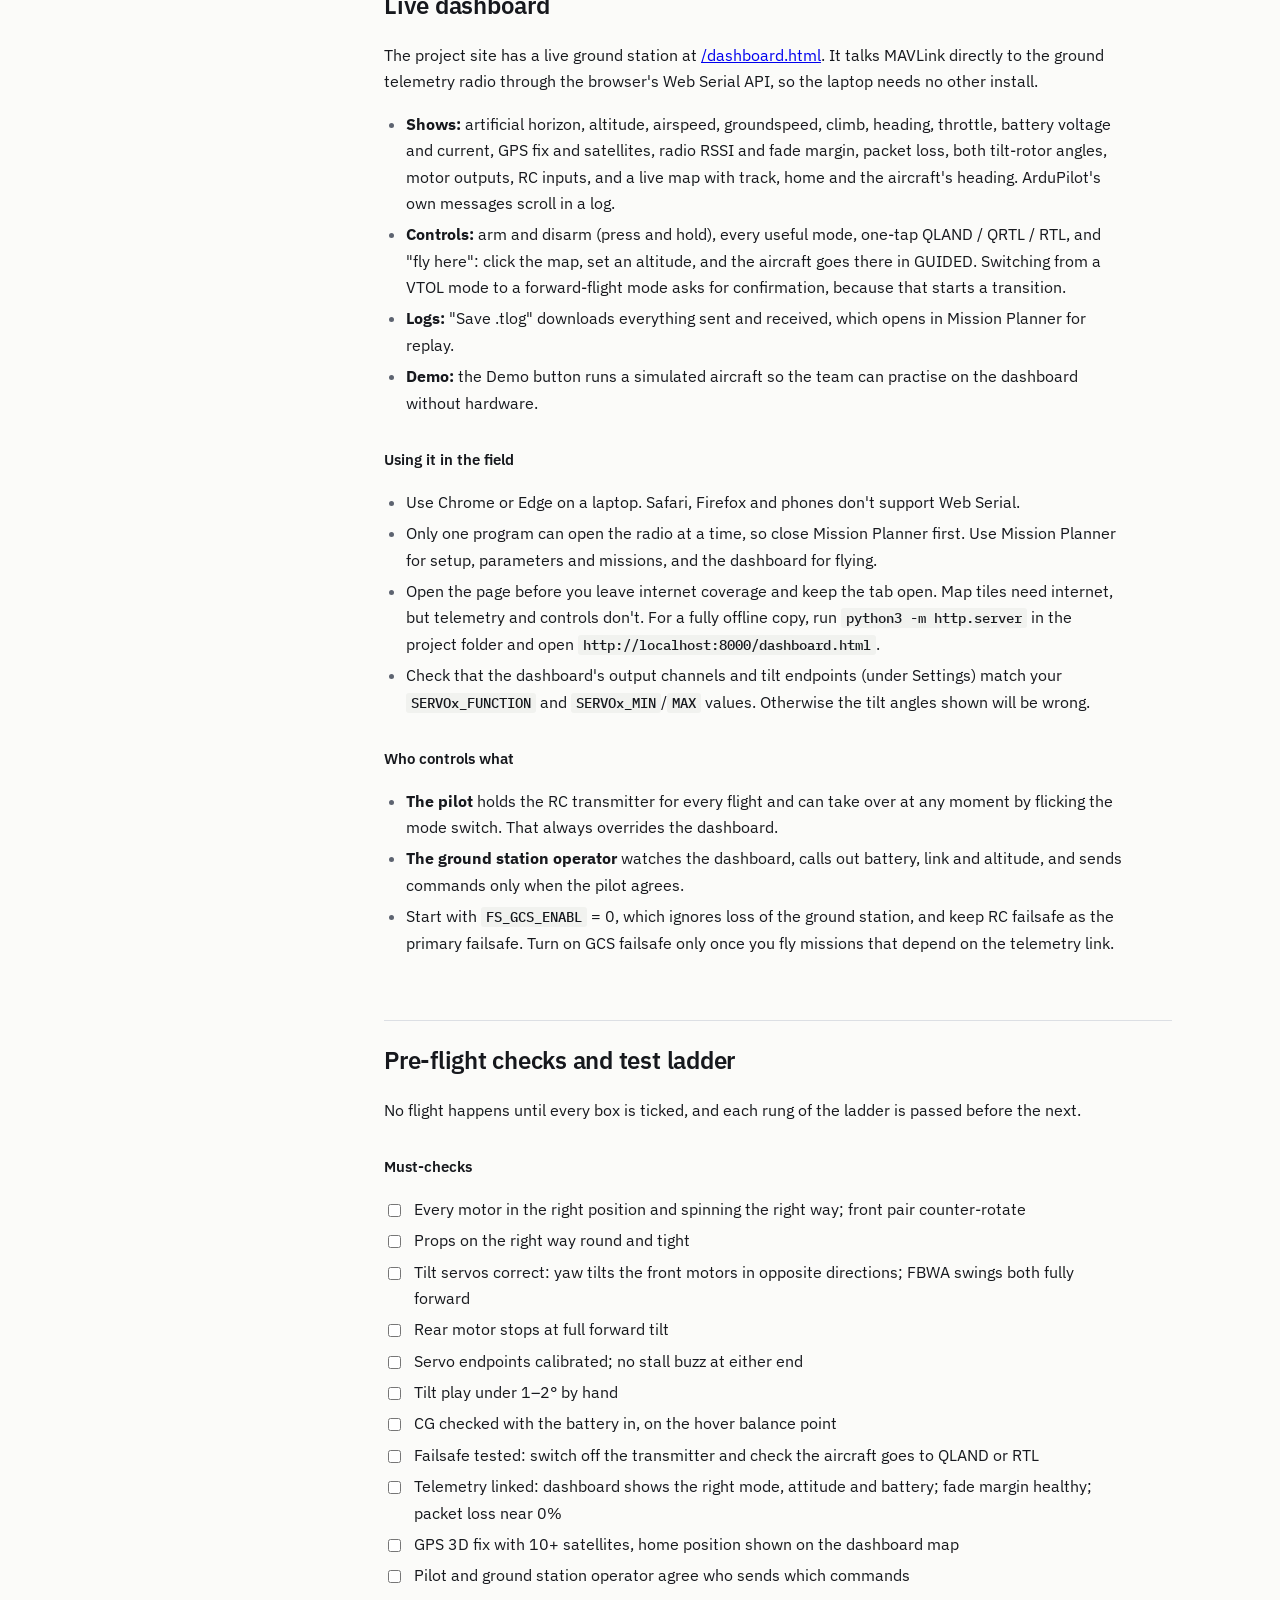
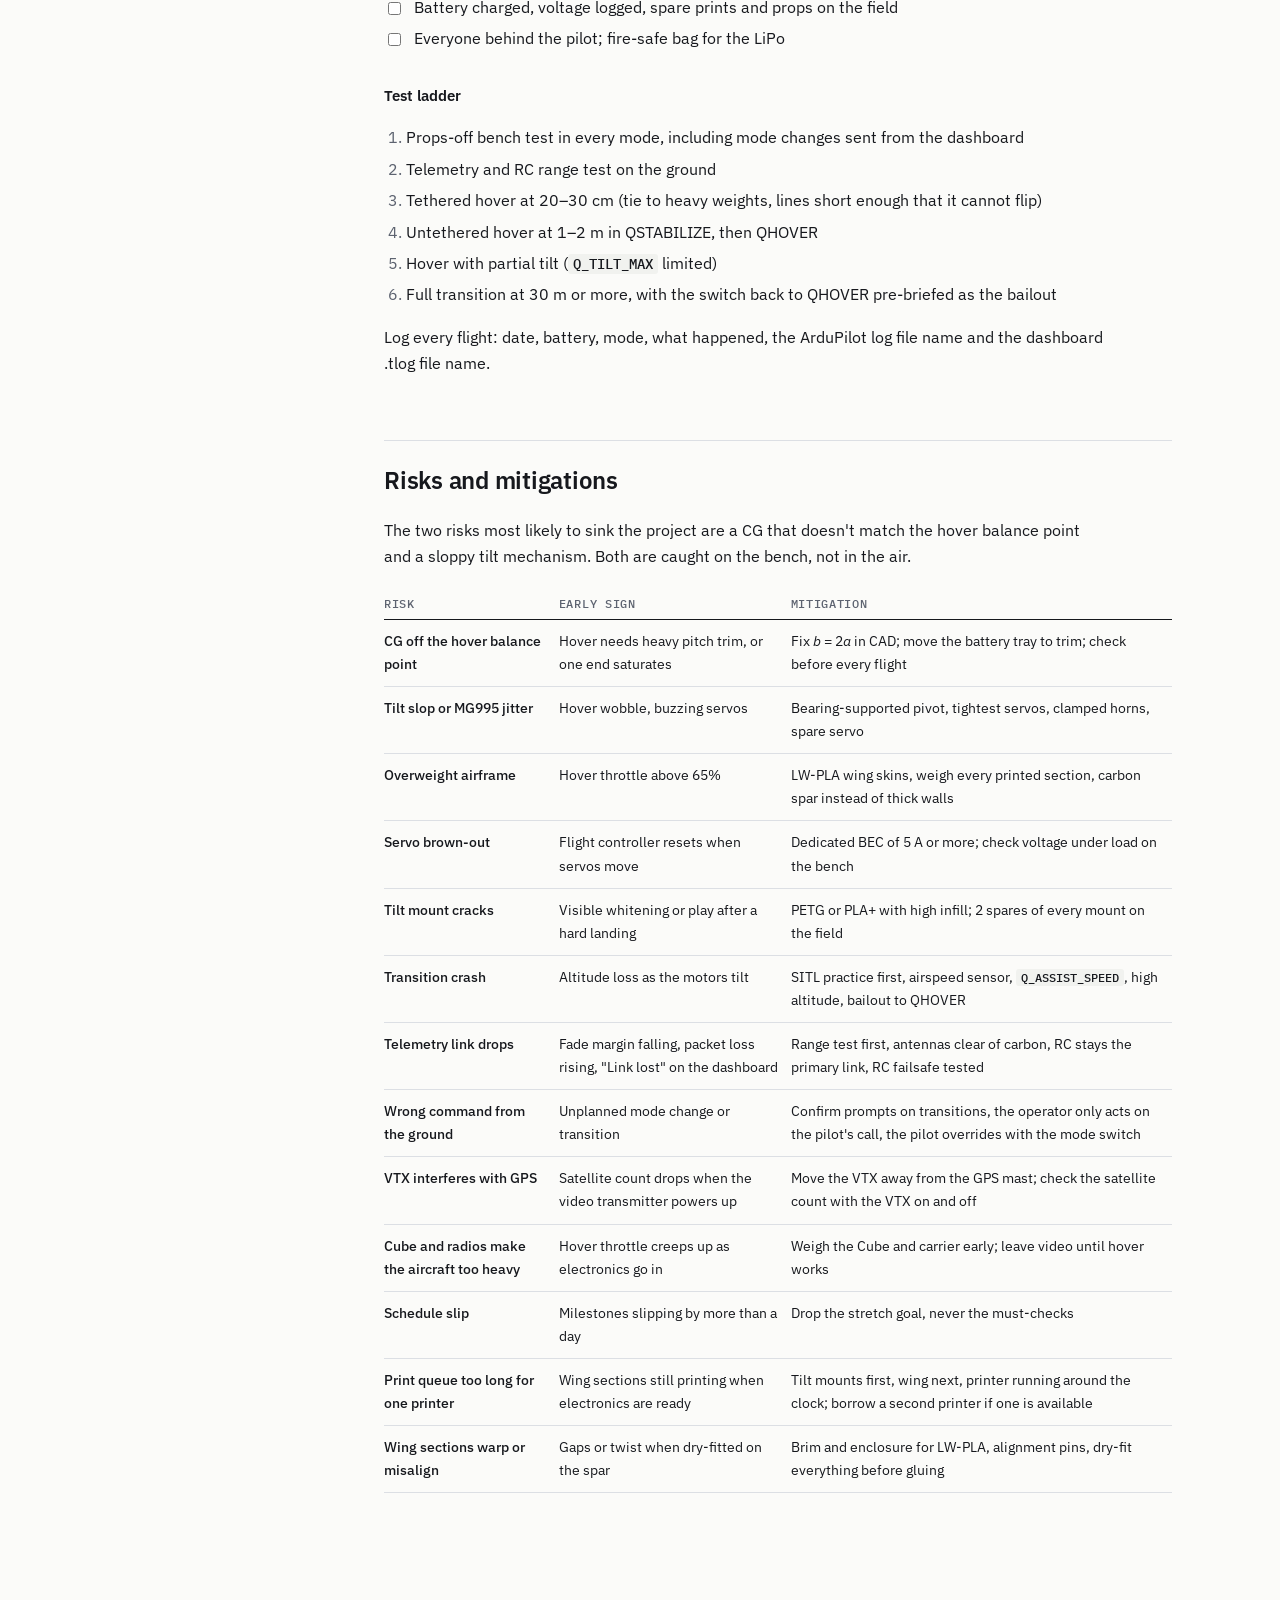
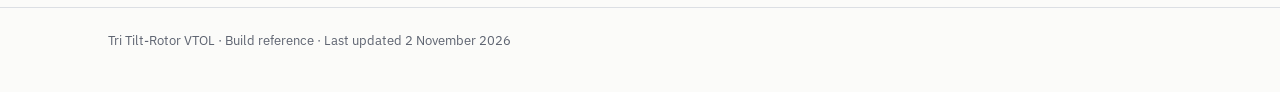
==== commit 3c7b374f: "Add Cube flight controller, radio links and live MAVLink dashboard - Build reference: Cube Orange+ p" ====
--- a/index.html
+++ b/index.html
@@ -1,7 +1,7 @@
 <!DOCTYPE html>
 <html lang="en"><head><meta charset="utf-8"><meta name="viewport" content="width=device-width,initial-scale=1">
 <title>Tri Tilt-Rotor VTOL — Build Reference</title>
-<meta name="description" content="Design, tilt mechanism, ArduPilot setup and flight-test reference for a 3-motor tilt-rotor VTOL.">
+<meta name="description" content="Design, tilt mechanism, Cube flight controller, telemetry, ArduPilot setup and flight-test reference for a 3-motor tilt-rotor VTOL.">
 <link rel="preconnect" href="https://fonts.googleapis.com"><link rel="preconnect" href="https://fonts.gstatic.com" crossorigin>
 <link href="https://fonts.googleapis.com/css2?family=IBM+Plex+Mono:wght@400;500&family=IBM+Plex+Sans:wght@400;500;600&display=swap" rel="stylesheet">
 <style>
@@ -34,26 +34,32 @@
 .formulas code{background:none;padding:0;font-size:14px}
 li.task{list-style:none;margin-left:-22px;display:flex;gap:10px;align-items:baseline}
 li.task input{accent-color:var(--accent);transform:translateY(2px)}
+a.cta{display:inline-block;margin-top:18px;background:var(--ink);color:#fff;text-decoration:none;font-weight:500;font-size:14px;padding:9px 16px;border-radius:6px}
+a.cta:hover{background:var(--accent)}
+.callout{border-left:3px solid var(--accent);background:#fff;padding:12px 16px;margin:18px 0;max-width:72ch}
+.callout p{margin:0}
 footer{border-top:1px solid var(--rule);padding:22px 0 40px;font-size:13px;color:var(--muted)}
 @media (max-width:860px){.wrap{grid-template-columns:1fr;gap:0}nav{display:none}h1{font-size:30px}table{display:block;overflow-x:auto}}
 @media print{nav{display:none}.wrap{display:block}body{background:#fff}}
 </style></head><body>
 <header class="top"><div class="wrap"><div class="kicker">Build reference</div>
 <h1>Tri Tilt-Rotor VTOL</h1>
-<div class="meta">2 November 2026 &nbsp;·&nbsp; 3 motors · 2 tilting · ArduPilot QuadPlane</div></div></header>
-<div class="wrap"><nav><a href="#mission">Mission and scope</a><a href="#departments">Departments</a><a href="#design">Design process</a><a href="#wing">3D-printed wing</a><a href="#tilt">Tilt mechanism with MG995</a><a href="#specs">Spec sheet</a><a href="#avionics">Electronics and ArduPilot setup</a><a href="#preflight">Pre-flight checks and test ladder</a><a href="#risks">Risks and mitigations</a></nav><main><h2 id="mission">Mission and scope</h2>
+<div class="meta">2 November 2026 &nbsp;·&nbsp; 3 motors · 2 tilting · Cube Orange+ · ArduPilot QuadPlane · live MAVLink telemetry</div>
+<a class="cta" href="/dashboard.html">Open the live dashboard →</a></div></header>
+<div class="wrap"><nav><a href="#mission">Mission and scope</a><a href="#departments">Departments</a><a href="#design">Design process</a><a href="#wing">3D-printed wing</a><a href="#tilt">Tilt mechanism with MG995</a><a href="#specs">Spec sheet</a><a href="#cube">Cube flight controller</a><a href="#avionics">Electronics and ArduPilot setup</a><a href="#radios">Radio links and telemetry</a><a href="#dashboard">Live dashboard</a><a href="#preflight">Pre-flight checks and test ladder</a><a href="#risks">Risks and mitigations</a></nav><main><h2 id="mission">Mission and scope</h2>
 <p>The goal is a 3-motor tilt-rotor VTOL that hovers stably and tilts its front motors on command. A full transition to forward flight is the stretch goal, not the pass mark.</p>
 <ul>
-<li><strong>Must have:</strong> stable hover in QHOVER, tilt mechanism working on the bench and in flight.</li>
+<li><strong>Must have:</strong> stable hover in QHOVER, tilt mechanism working on the bench and in flight, live telemetry on the dashboard for every flight.</li>
 <li><strong>Stretch:</strong> first transition from hover to forward flight and back.</li>
 <li><strong>Reference layout:</strong> the E-flite Convergence, which ArduPilot supports natively:<ul>
 <li>Two front motors on servo tilt mounts: pointing up for hover, forward for cruise. Small differential tilt gives yaw in hover.</li>
 <li>One fixed rear motor for hover only. It switches off in forward flight.</li>
 <li>Fully 3D-printed wing on a carbon spar, with printed pods, tilt mounts and joints.</li>
-<li>Flight controller running ArduPilot Plane (QuadPlane, tricopter frame, vectored tilt).</li>
+<li>Pixhawk Cube flight controller (Cube Orange+) running ArduPilot Plane (QuadPlane, tricopter frame, vectored tilt).</li>
+<li>Live MAVLink telemetry to a browser dashboard, so the aircraft can be watched and commanded from the ground: arm, change modes, send it to a point, bring it home.</li>
 </ul>
 </li>
-<li><strong>Rule:</strong> every flight needs a clear go/no-go call. No props on during bench work, no untethered first hover.</li>
+<li><strong>Rule:</strong> every flight needs a clear go/no-go call. No props on during bench work, no untethered first hover. A pilot with an RC transmitter is always in command, even when the ground station is sending commands.</li>
 </ul>
 <h2 id="departments">Departments</h2>
 <p>The work splits into four departments, each owning one part of the aircraft.</p>
@@ -75,18 +81,18 @@
 </tr>
 <tr>
 <td>Avionics and firmware</td>
-<td>Flight controller wiring and power, ArduPilot setup, SITL practice, pilot training</td>
+<td>Cube wiring and power, ArduPilot setup, RC and telemetry radios, ground station and dashboard, SITL practice, pilot training</td>
 </tr>
 <tr>
 <td>Test ops and logistics</td>
-<td>Mass sheet, spares, checklists, flight-safety rules, flight log</td>
+<td>Mass sheet, spares, checklists, flight-safety rules, flight log, saving the telemetry log (.tlog) and the Cube's onboard log after every flight</td>
 </tr>
 </tbody>
 </table>
 <h2 id="design">Design process</h2>
 <p>Size the aircraft from the parts we already have, in this order. Each step feeds the next, and the CG is the number everything hangs on.</p>
 <ol>
-<li><strong>Mass budget.</strong> Weigh every part: motors, ESCs, 2 MG995s, battery, flight controller, GPS, receiver, wiring. Add 40–50% for the airframe and prints. That sum is the target all-up weight (AUW).</li>
+<li><strong>Mass budget.</strong> Weigh every part: motors, ESCs, 2 MG995s, battery, Cube with its carrier board, GPS, receiver, telemetry radio and antenna, video transmitter and camera if fitted, wiring. Add 40–50% for the airframe and prints. That sum is the target all-up weight (AUW).</li>
 <li><strong>Thrust check.</strong> Clamp one motor with its prop on a kitchen scale, throttle it with a servo tester, and record thrust and current at 50%, 75% and 100%. Hover needs a thrust-to-weight ratio of at least 2, so hover sits near 50–60% throttle.</li>
 <li><strong>Wing sizing.</strong> Target a wing loading of 35–45 g/dm² (VTOLs run heavy). Example: 1400 g at 40 g/dm² gives 35 dm², which at a 1.2 m span is a 29 cm mean chord.</li>
 <li><strong>Motor placement.</strong> Front motors sit a distance <em>a</em> ahead of the CG, the rear motor <em>b</em> behind it. With equal thrust per motor, the rear arm is twice the front offset (<em>b</em> = 2<em>a</em>). Front prop tips need at least 2 cm clearance from each other and the fuselage.</li>
@@ -247,17 +253,127 @@
 <td></td>
 <td>From wing loading</td>
 </tr>
+<tr>
+<td>Cube + carrier mass (g)</td>
+<td></td>
+<td>Weighed, with cables</td>
+</tr>
+<tr>
+<td>Telemetry radio and band</td>
+<td></td>
+<td>915 or 433 MHz, matching your country</td>
+</tr>
+<tr>
+<td>RC link</td>
+<td></td>
+<td>Transmitter and receiver model</td>
+</tr>
+<tr>
+<td>Telemetry range, tested (m)</td>
+<td></td>
+<td>Walk test until the fade margin drops to 20</td>
+</tr>
 </tbody>
 </table>
+<h2 id="cube">Cube flight controller</h2>
+<p>The brain is a Pixhawk Cube running ArduPilot Plane. Buy the <strong>Cube Orange+</strong> if you are buying new. A Cube Orange or Cube Black you already own also runs ArduPilot Plane. The Cube's IMUs sit on a heated, vibration-isolated board inside the cube, and it plugs into a carrier board that holds all the connectors.</p>
+<ul>
+<li><strong>Carrier board:</strong> the standard ADS-B carrier gives every port used below. A mini carrier saves space and weight but has fewer ports, so check it has two telemetry ports, CAN and enough outputs before choosing it.</li>
+<li><strong>Size and weight:</strong> the Cube on its carrier is much bigger and heavier than a small racing-style controller. Weigh yours, put it on the mass sheet, and design the fuselage bay around it, with room for the cables to bend.</li>
+<li><strong>Mounting:</strong> the IMUs are already isolated, so mount the carrier firmly on foam pads, arrow facing forward. Don't add a second wobbly soft mount. After the first hover, check vibration in the log (<code>VIBE</code>): below about 30 m/s² and no clipping.</li>
+<li><strong>Firmware:</strong> in Mission Planner, Install Firmware → Plane → board <code>CubeOrangePlus</code> (or your Cube's name), latest stable release.</li>
+<li><strong>GPS:</strong> a CubePilot Here 3+ or Here 4 on CAN1, on a mast away from the power wires and the video transmitter. Its button is the safety switch: press it before arming.</li>
+</ul>
+<h3>Port map</h3>
+<table>
+<thead>
+<tr>
+<th>Cube port</th>
+<th>Connects to</th>
+<th>Notes</th>
+</tr>
+</thead>
+<tbody>
+<tr>
+<td>POWER1</td>
+<td>Power module from the main battery</td>
+<td>Powers the Cube and measures battery voltage and current (<code>BATT_MONITOR</code> = 4)</td>
+</tr>
+<tr>
+<td>POWER2</td>
+<td>Second power module or a clean 5.3 V BEC</td>
+<td>Backup supply. Optional but cheap insurance.</td>
+</tr>
+<tr>
+<td>TELEM1</td>
+<td>Air-side telemetry radio</td>
+<td><code>SERIAL1</code>: MAVLink 2 at 57600 baud. This is the link the dashboard uses.</td>
+</tr>
+<tr>
+<td>TELEM2</td>
+<td>RC receiver (ELRS or Crossfire) or the OSD</td>
+<td><code>SERIAL2</code>: CRSF for the receiver, or MSP DisplayPort for a digital video OSD</td>
+</tr>
+<tr>
+<td>RCIN</td>
+<td>RC receiver (SBUS or PPM)</td>
+<td>Use this or TELEM2 for the receiver, not both</td>
+</tr>
+<tr>
+<td>CAN1</td>
+<td>Here 3+ / Here 4 GPS</td>
+<td>DroneCAN GPS, compass, safety button and LED</td>
+</tr>
+<tr>
+<td>I2C</td>
+<td>Airspeed sensor</td>
+<td>MS4525-type, with the pitot tube clear of the prop wash</td>
+</tr>
+<tr>
+<td>MAIN OUT 1–8</td>
+<td>ESCs, tilt servos, elevons</td>
+<td>See the output map below. The servo rail is <em>not</em> powered by the Cube, so feed it from the servo BEC.</td>
+</tr>
+<tr>
+<td>USB</td>
+<td>Laptop, for setup only</td>
+<td>Never fly with USB as the only power</td>
+</tr>
+</tbody>
+</table>
+<h3>Output map</h3>
+<p>The MAIN outputs run in rate groups (1–2, 3–4, 5–8), and every output in a group shares one update rate. Motors want a fast rate and the analog MG995s need 50 Hz, so the motors go in groups 1–2 and 3–4 and every servo goes in 5–8. The dashboard uses this map by default.</p>
+<table>
+<thead>
+<tr>
+<th>Output</th>
+<th>Function</th>
+<th><code>SERVOx_FUNCTION</code></th>
+</tr>
+</thead>
+<tbody>
+<tr><td>MAIN 1</td><td>Front-right motor (Motor 1)</td><td>33</td></tr>
+<tr><td>MAIN 2</td><td>Front-left motor (Motor 2)</td><td>34</td></tr>
+<tr><td>MAIN 3</td><td>Rear motor (Motor 4)</td><td>36</td></tr>
+<tr><td>MAIN 4</td><td>Empty: keeps the 3–4 group motors-only</td><td>0</td></tr>
+<tr><td>MAIN 5</td><td>Left tilt servo</td><td>75</td></tr>
+<tr><td>MAIN 6</td><td>Right tilt servo</td><td>76</td></tr>
+<tr><td>MAIN 7</td><td>Left elevon (flying wing) or aileron</td><td>77 (or 4)</td></tr>
+<tr><td>MAIN 8</td><td>Right elevon (flying wing) or elevator</td><td>78 (or 19)</td></tr>
+</tbody>
+</table>
+<p>Check this against the ArduPilot tilt-rotor and E-flite Convergence pages for your firmware version before the first motor test.</p>
 <h2 id="avionics">Electronics and ArduPilot setup</h2>
 <p>Flash ArduPilot <strong>Plane</strong> (not Copter) and build the whole system on a bench board with props off before anything goes into the airframe. Check every parameter below against the ArduPilot Tiltrotor and E-flite Convergence setup pages for your firmware version. Names and motor numbering change between releases.</p>
 <h3>Wiring</h3>
 <ul>
-<li class="task"><input type="checkbox"> Power module for the flight controller, plus a separate 5–6 V BEC (5 A or more) for the servos</li>
-<li class="task"><input type="checkbox"> 3 ESCs on the motor outputs, 2 MG995s on the tilt outputs, plus the elevons or control surfaces</li>
-<li class="task"><input type="checkbox"> Receiver with failsafe set, GPS and compass on a mast away from the power wires</li>
-<li class="task"><input type="checkbox"> Airspeed sensor if available (it makes transitions much safer)</li>
-<li class="task"><input type="checkbox"> Flight controller on a vibration-damping mount</li>
+<li class="task"><input type="checkbox"> Power module on the Cube's POWER1, plus a separate 5–6 V BEC (5 A or more) feeding the servo rail</li>
+<li class="task"><input type="checkbox"> 3 ESCs on MAIN 1–3, 2 MG995s on MAIN 5–6, elevons on MAIN 7–8 (see the output map)</li>
+<li class="task"><input type="checkbox"> RC receiver on TELEM2 (CRSF) or RCIN (SBUS), with failsafe set</li>
+<li class="task"><input type="checkbox"> Here 3+ / Here 4 GPS on CAN1, on a mast away from the power wires and the VTX</li>
+<li class="task"><input type="checkbox"> Telemetry radio on TELEM1, antenna vertical and clear of the carbon spar</li>
+<li class="task"><input type="checkbox"> Airspeed sensor on I2C (it makes transitions much safer)</li>
+<li class="task"><input type="checkbox"> Cube carrier mounted firmly, arrow forward (no extra soft mount)</li>
 </ul>
 <h3>Key parameters (verify each one)</h3>
 <table>
@@ -328,6 +444,56 @@
 <td><code>Q_ASSIST_SPEED</code></td>
 <td>Set once airspeed is known</td>
 <td>VTOL motors help if the aircraft gets too slow in plane mode</td>
+</tr>
+<tr>
+<td><code>SERIAL1_PROTOCOL</code> / <code>_BAUD</code></td>
+<td>2 / 57</td>
+<td>MAVLink 2 at 57600 baud on TELEM1 for the telemetry radio</td>
+</tr>
+<tr>
+<td><code>SERIAL2_PROTOCOL</code></td>
+<td>23 (if the receiver is on TELEM2)</td>
+<td>CRSF/ELRS receiver; also set <code>RSSI_TYPE</code> = 3</td>
+</tr>
+<tr>
+<td><code>CAN_P1_DRIVER</code> / <code>CAN_D1_PROTOCOL</code></td>
+<td>1 / 1</td>
+<td>DroneCAN on CAN1 for the Here GPS</td>
+</tr>
+<tr>
+<td><code>GPS1_TYPE</code></td>
+<td>9</td>
+<td>DroneCAN GPS (named <code>GPS_TYPE</code> on older firmware)</td>
+</tr>
+<tr>
+<td><code>BATT_MONITOR</code> / <code>BATT_CAPACITY</code></td>
+<td>4 / pack mAh</td>
+<td>Voltage and current from the power module. Calibrate the current reading against a charger.</td>
+</tr>
+<tr>
+<td><code>THR_FAILSAFE</code></td>
+<td>1</td>
+<td>RC failsafe on. Test it on the ground before every flying day.</td>
+</tr>
+<tr>
+<td><code>FS_LONG_ACTN</code></td>
+<td>Per docs: RTL</td>
+<td>What the aircraft does after a long RC loss</td>
+</tr>
+<tr>
+<td><code>FS_GCS_ENABL</code></td>
+<td>0 to start</td>
+<td>Whether losing the dashboard link triggers a failsafe (see Live dashboard)</td>
+</tr>
+<tr>
+<td><code>Q_RTL_MODE</code></td>
+<td>Check the docs</td>
+<td>Whether RTL ends in a fixed-wing loiter or a VTOL landing at home</td>
+</tr>
+<tr>
+<td><code>Q_GUIDED_MODE</code></td>
+<td>1</td>
+<td>"Fly here" targets end in a VTOL hover instead of a circle</td>
 </tr>
 </tbody>
 </table>
@@ -338,8 +504,85 @@
 <li>In QSTABILIZE, tilt the aircraft by hand and check that the motors and tilt servos respond in the correcting direction.</li>
 <li>Command yaw and confirm the front motors tilt in opposite directions.</li>
 <li>Switch to FBWA and confirm both motors swing to fully forward and the rear motor stops.</li>
-<li>Fly the same configuration in SITL until the pilot can hover and transition there.</li>
+<li>Connect the dashboard over the telemetry radio. Check that the mode, attitude, battery and tilt angles match the aircraft, and that a mode change sent from the dashboard shows up.</li>
+<li>Fly the same configuration in SITL until the pilot can hover and transition there. The dashboard's Demo mode is useful practice for the ground station operator.</li>
 </ol>
+<h2 id="radios">Radio links and telemetry</h2>
+<p>A "completely controllable" aircraft uses up to three separate radio links. Each does one job, so losing one never takes out the others.</p>
+<table>
+<thead>
+<tr>
+<th>Link</th>
+<th>Band</th>
+<th>Carries</th>
+<th>Hardware</th>
+</tr>
+</thead>
+<tbody>
+<tr>
+<td>RC control</td>
+<td>2.4 GHz</td>
+<td>The pilot's sticks and mode switch. This is the safety link.</td>
+<td>ExpressLRS (ELRS) transmitter and receiver, or whatever transmitter the pilot already flies</td>
+</tr>
+<tr>
+<td>Telemetry (MAVLink)</td>
+<td>915 MHz or 433 MHz, depending on country</td>
+<td>Everything on the dashboard, plus commands from the ground: arm, modes, fly-to-point, RTL</td>
+<td>A pair of SiK radios (Holybro SiK V3 or similar) to start. An RFD900x pair for long range.</td>
+</tr>
+<tr>
+<td>Video (optional)</td>
+<td>5.8 GHz</td>
+<td>A live camera view with on-screen data</td>
+<td>Analog VTX and goggles, or a digital system (DJI O3, Walksnail)</td>
+</tr>
+</tbody>
+</table>
+<div class="callout"><p><strong>Which frequency?</strong> 5.8 GHz is for <em>video</em>, not telemetry. There's no standard 935 MHz telemetry band, so you probably mean <strong>915 MHz</strong>, which is the licence-free band in the Americas and Australia. Europe, the UK, India and many other countries use 433 MHz (or 868 MHz) instead. Look up your country's licence-free bands and power limits first, then buy the matching radio version.</p></div>
+<h3>Recommended setup</h3>
+<ul>
+<li><strong>Start with:</strong> ELRS for RC, a SiK telemetry pair in your country's band, and no video. That covers live telemetry and full control from the dashboard.</li>
+<li><strong>Add later:</strong> 5.8 GHz video, with the OSD from the Cube, once the aircraft hovers reliably.</li>
+<li><strong>All-in-one alternative:</strong> CubePilot Herelink, a handheld controller that carries RC, HD video and telemetry over one 2.4 GHz link. It's made for the Cube but costs much more than the separate radios.</li>
+</ul>
+<h3>Setting up the telemetry pair</h3>
+<ol>
+<li>Plug the air radio into TELEM1 and the ground radio into the laptop's USB port.</li>
+<li>Set <code>SERIAL1_PROTOCOL</code> = 2 (MAVLink 2) and <code>SERIAL1_BAUD</code> = 57.</li>
+<li>In Mission Planner's SiK Radio screen, load both radios. Give them the same <code>NETID</code> (unique to your team), the same air speed (64 kbps is a good start) and the same frequency range, and turn on ECC and MAVLink framing. Save both.</li>
+<li>Both radios' LEDs go solid green when they link up. Close Mission Planner and connect the dashboard at 57600 baud.</li>
+</ol>
+<h3>Antennas and interference</h3>
+<ul>
+<li>Mount the antennas vertically, away from carbon (the spar and tubes block radio), and not alongside each other. Keep the 2.4 GHz RC antennas away from the 2.4 GHz video or Herelink antennas.</li>
+<li>Keep the video transmitter as far from the GPS as the fuselage allows. A 5.8 GHz VTX is a well-known source of GPS interference. Check the satellite count with the VTX on and off.</li>
+<li>Never power a VTX or telemetry radio without its antenna fitted; it can damage the transmitter.</li>
+</ul>
+<h3>Range test before flying</h3>
+<p>With the aircraft on the ground and props off, walk the ground radio away with the dashboard open. Note where the fade margin drops below about 20 and where packet loss starts. Do the same with the RC link using the transmitter's range-check mode. Fly well inside both distances.</p>
+
+<h2 id="dashboard">Live dashboard</h2>
+<p>The project site has a live ground station at <a href="/dashboard.html">/dashboard.html</a>. It talks MAVLink directly to the ground telemetry radio through the browser's Web Serial API, so the laptop needs no other install.</p>
+<ul>
+<li><strong>Shows:</strong> artificial horizon, altitude, airspeed, groundspeed, climb, heading, throttle, battery voltage and current, GPS fix and satellites, radio RSSI and fade margin, packet loss, both tilt-rotor angles, motor outputs, RC inputs, and a live map with track, home and the aircraft's heading. ArduPilot's own messages scroll in a log.</li>
+<li><strong>Controls:</strong> arm and disarm (press and hold), every useful mode, one-tap QLAND / QRTL / RTL, and "fly here": click the map, set an altitude, and the aircraft goes there in GUIDED. Switching from a VTOL mode to a forward-flight mode asks for confirmation, because that starts a transition.</li>
+<li><strong>Logs:</strong> "Save .tlog" downloads everything sent and received, which opens in Mission Planner for replay.</li>
+<li><strong>Demo:</strong> the Demo button runs a simulated aircraft so the team can practise on the dashboard without hardware.</li>
+</ul>
+<h3>Using it in the field</h3>
+<ul>
+<li>Use Chrome or Edge on a laptop. Safari, Firefox and phones don't support Web Serial.</li>
+<li>Only one program can open the radio at a time, so close Mission Planner first. Use Mission Planner for setup, parameters and missions, and the dashboard for flying.</li>
+<li>Open the page before you leave internet coverage and keep the tab open. Map tiles need internet, but telemetry and controls don't. For a fully offline copy, run <code>python3 -m http.server</code> in the project folder and open <code>http://localhost:8000/dashboard.html</code>.</li>
+<li>Check that the dashboard's output channels and tilt endpoints (under Settings) match your <code>SERVOx_FUNCTION</code> and <code>SERVOx_MIN</code>/<code>MAX</code> values. Otherwise the tilt angles shown will be wrong.</li>
+</ul>
+<h3>Who controls what</h3>
+<ul>
+<li><strong>The pilot</strong> holds the RC transmitter for every flight and can take over at any moment by flicking the mode switch. That always overrides the dashboard.</li>
+<li><strong>The ground station operator</strong> watches the dashboard, calls out battery, link and altitude, and sends commands only when the pilot agrees.</li>
+<li>Start with <code>FS_GCS_ENABL</code> = 0, which ignores loss of the ground station, and keep RC failsafe as the primary failsafe. Turn on GCS failsafe only once you fly missions that depend on the telemetry link.</li>
+</ul>
 <h2 id="preflight">Pre-flight checks and test ladder</h2>
 <p>No flight happens until every box is ticked, and each rung of the ladder is passed before the next.</p>
 <h3>Must-checks</h3>
@@ -352,18 +595,22 @@
 <li class="task"><input type="checkbox"> Tilt play under 1–2° by hand</li>
 <li class="task"><input type="checkbox"> CG checked with the battery in, on the hover balance point</li>
 <li class="task"><input type="checkbox"> Failsafe tested: switch off the transmitter and check the aircraft goes to QLAND or RTL</li>
+<li class="task"><input type="checkbox"> Telemetry linked: dashboard shows the right mode, attitude and battery; fade margin healthy; packet loss near 0%</li>
+<li class="task"><input type="checkbox"> GPS 3D fix with 10+ satellites, home position shown on the dashboard map</li>
+<li class="task"><input type="checkbox"> Pilot and ground station operator agree who sends which commands</li>
 <li class="task"><input type="checkbox"> Battery charged, voltage logged, spare prints and props on the field</li>
 <li class="task"><input type="checkbox"> Everyone behind the pilot; fire-safe bag for the LiPo</li>
 </ul>
 <h3>Test ladder</h3>
 <ol>
-<li>Props-off bench test in every mode</li>
+<li>Props-off bench test in every mode, including mode changes sent from the dashboard</li>
+<li>Telemetry and RC range test on the ground</li>
 <li>Tethered hover at 20–30 cm (tie to heavy weights, lines short enough that it cannot flip)</li>
 <li>Untethered hover at 1–2 m in QSTABILIZE, then QHOVER</li>
 <li>Hover with partial tilt (<code>Q_TILT_MAX</code> limited)</li>
 <li>Full transition at 30 m or more, with the switch back to QHOVER pre-briefed as the bailout</li>
 </ol>
-<p>Log every flight: date, battery, mode, what happened, and the ArduPilot log file name.</p>
+<p>Log every flight: date, battery, mode, what happened, the ArduPilot log file name and the dashboard .tlog file name.</p>
 <h2 id="risks">Risks and mitigations</h2>
 <p>The two risks most likely to sink the project are a CG that doesn't match the hover balance point and a sloppy tilt mechanism. Both are caught on the bench, not in the air.</p>
 <table>
@@ -406,6 +653,26 @@
 <td>SITL practice first, airspeed sensor, <code>Q_ASSIST_SPEED</code>, high altitude, bailout to QHOVER</td>
 </tr>
 <tr>
+<td>Telemetry link drops</td>
+<td>Fade margin falling, packet loss rising, "Link lost" on the dashboard</td>
+<td>Range test first, antennas clear of carbon, RC stays the primary link, RC failsafe tested</td>
+</tr>
+<tr>
+<td>Wrong command from the ground</td>
+<td>Unplanned mode change or transition</td>
+<td>Confirm prompts on transitions, the operator only acts on the pilot's call, the pilot overrides with the mode switch</td>
+</tr>
+<tr>
+<td>VTX interferes with GPS</td>
+<td>Satellite count drops when the video transmitter powers up</td>
+<td>Move the VTX away from the GPS mast; check the satellite count with the VTX on and off</td>
+</tr>
+<tr>
+<td>Cube and radios make the aircraft too heavy</td>
+<td>Hover throttle creeps up as electronics go in</td>
+<td>Weigh the Cube and carrier early; leave video until hover works</td>
+</tr>
+<tr>
 <td>Schedule slip</td>
 <td>Milestones slipping by more than a day</td>
 <td>Drop the stretch goal, never the must-checks</td>
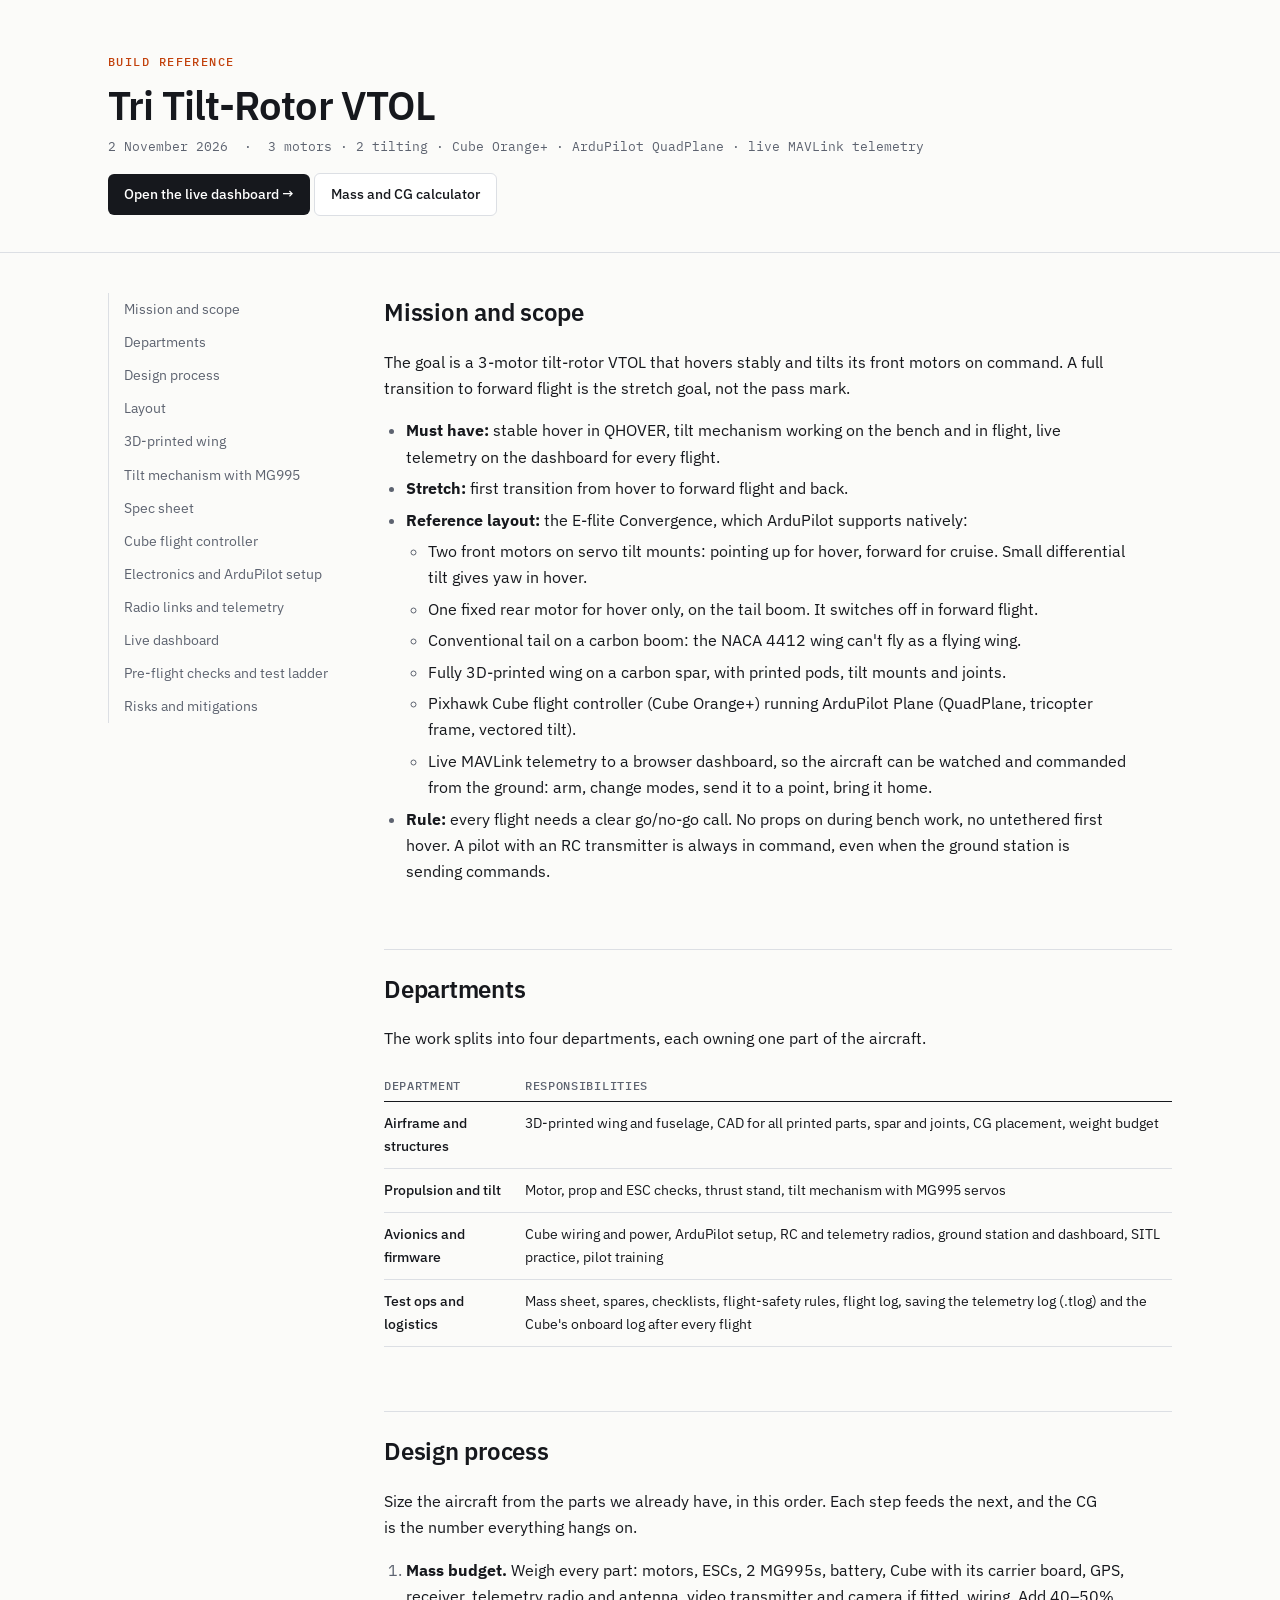
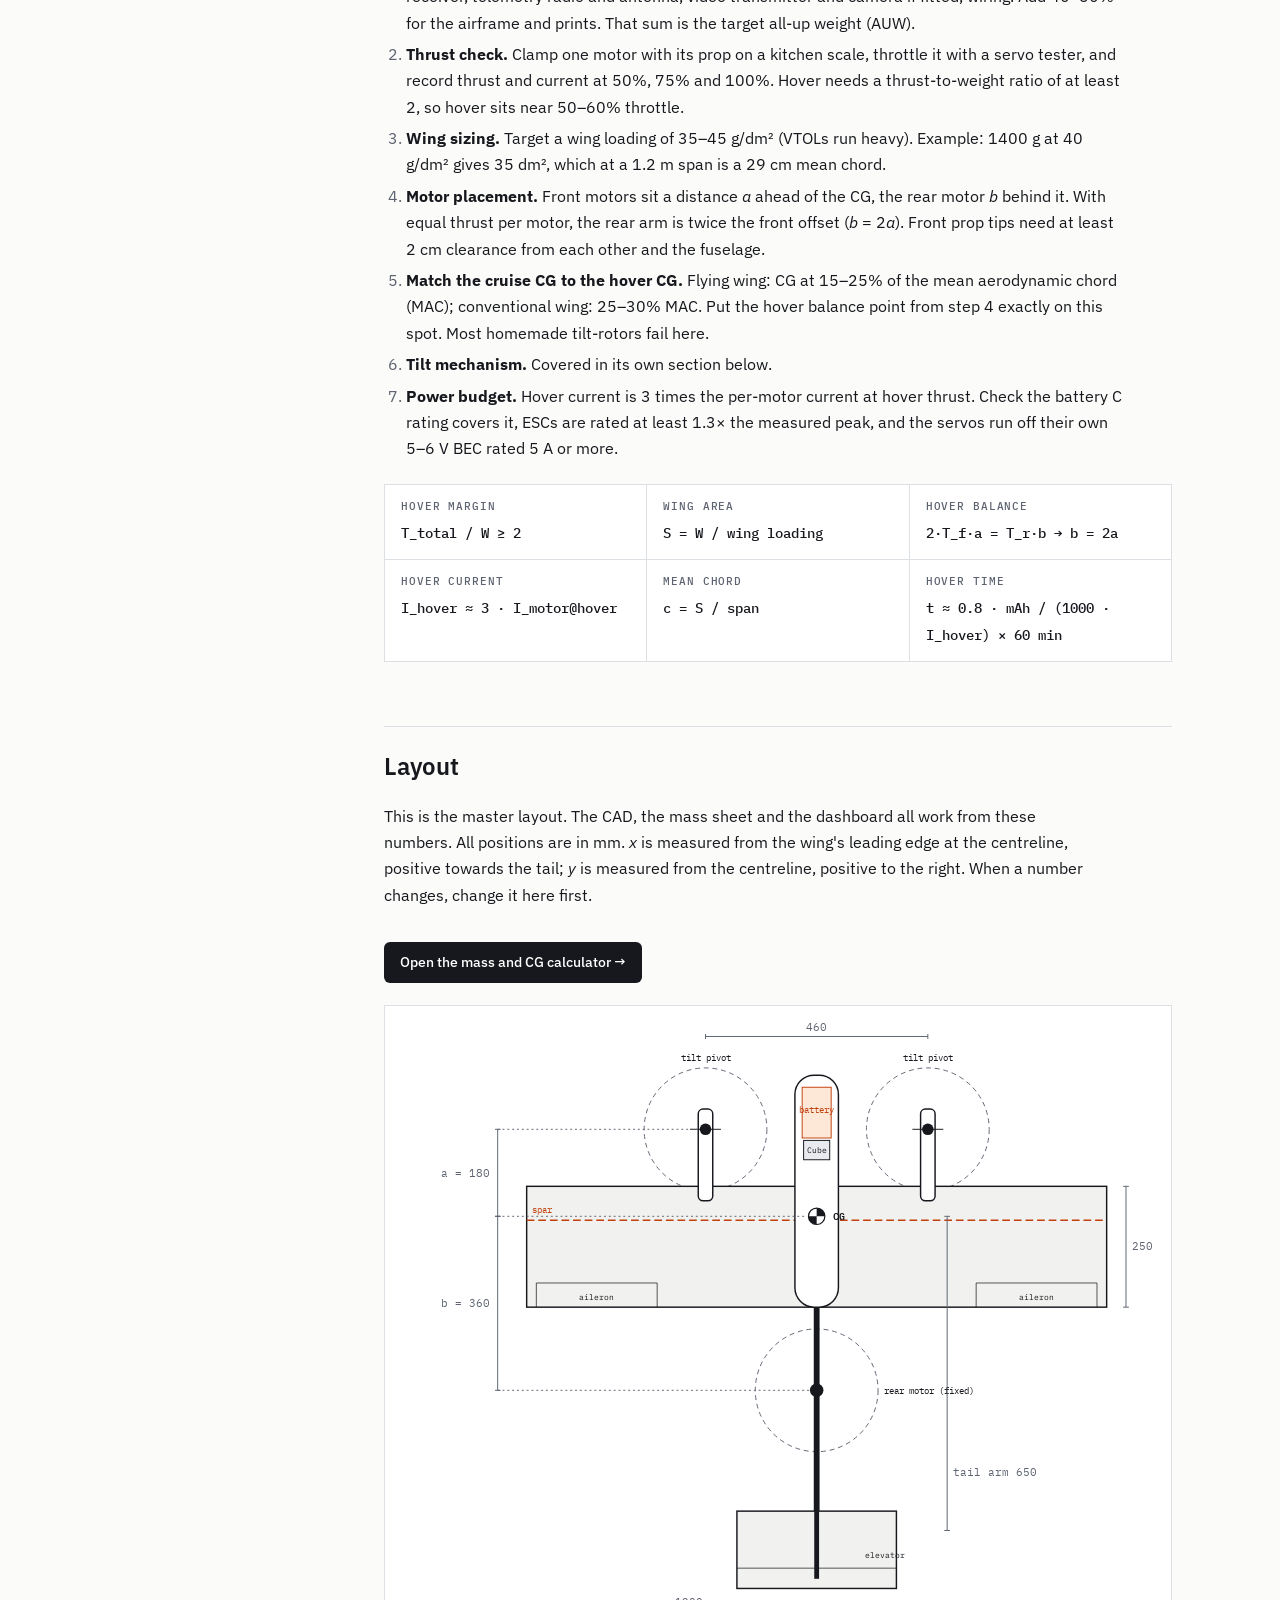
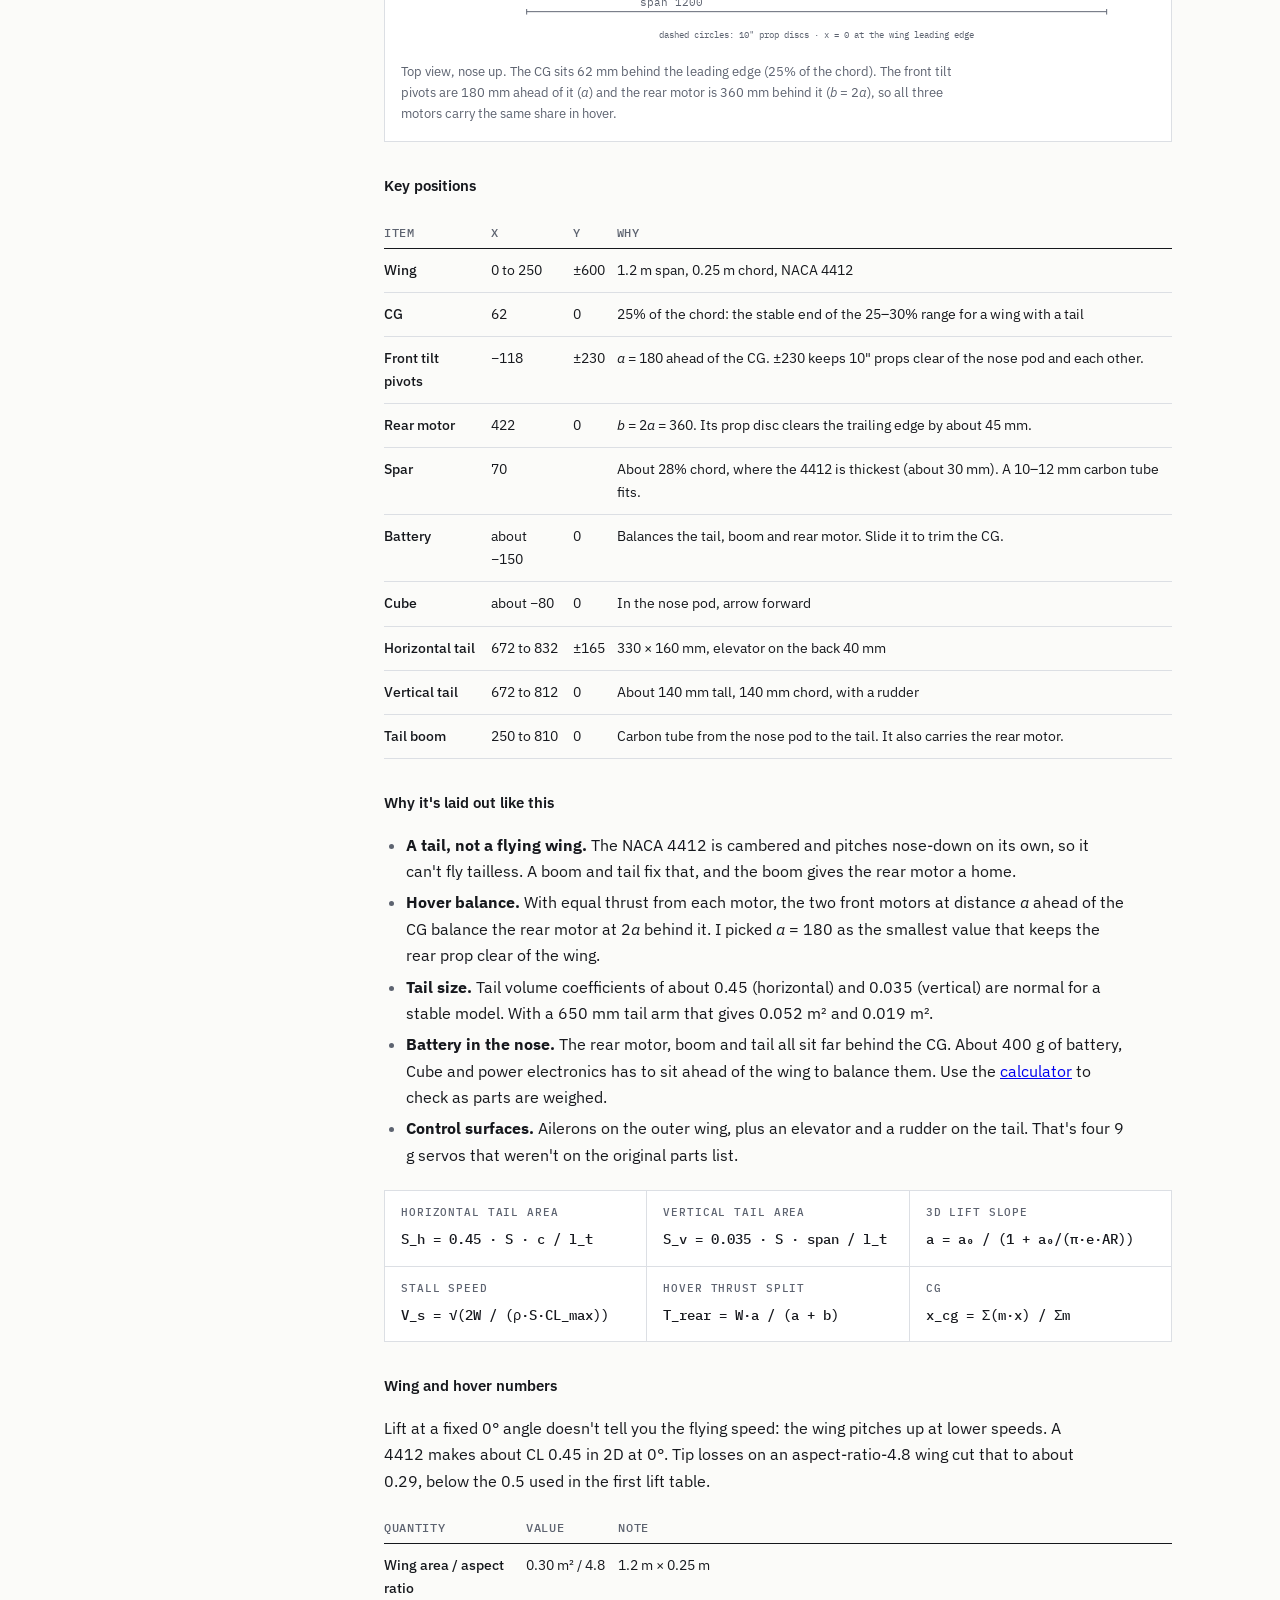
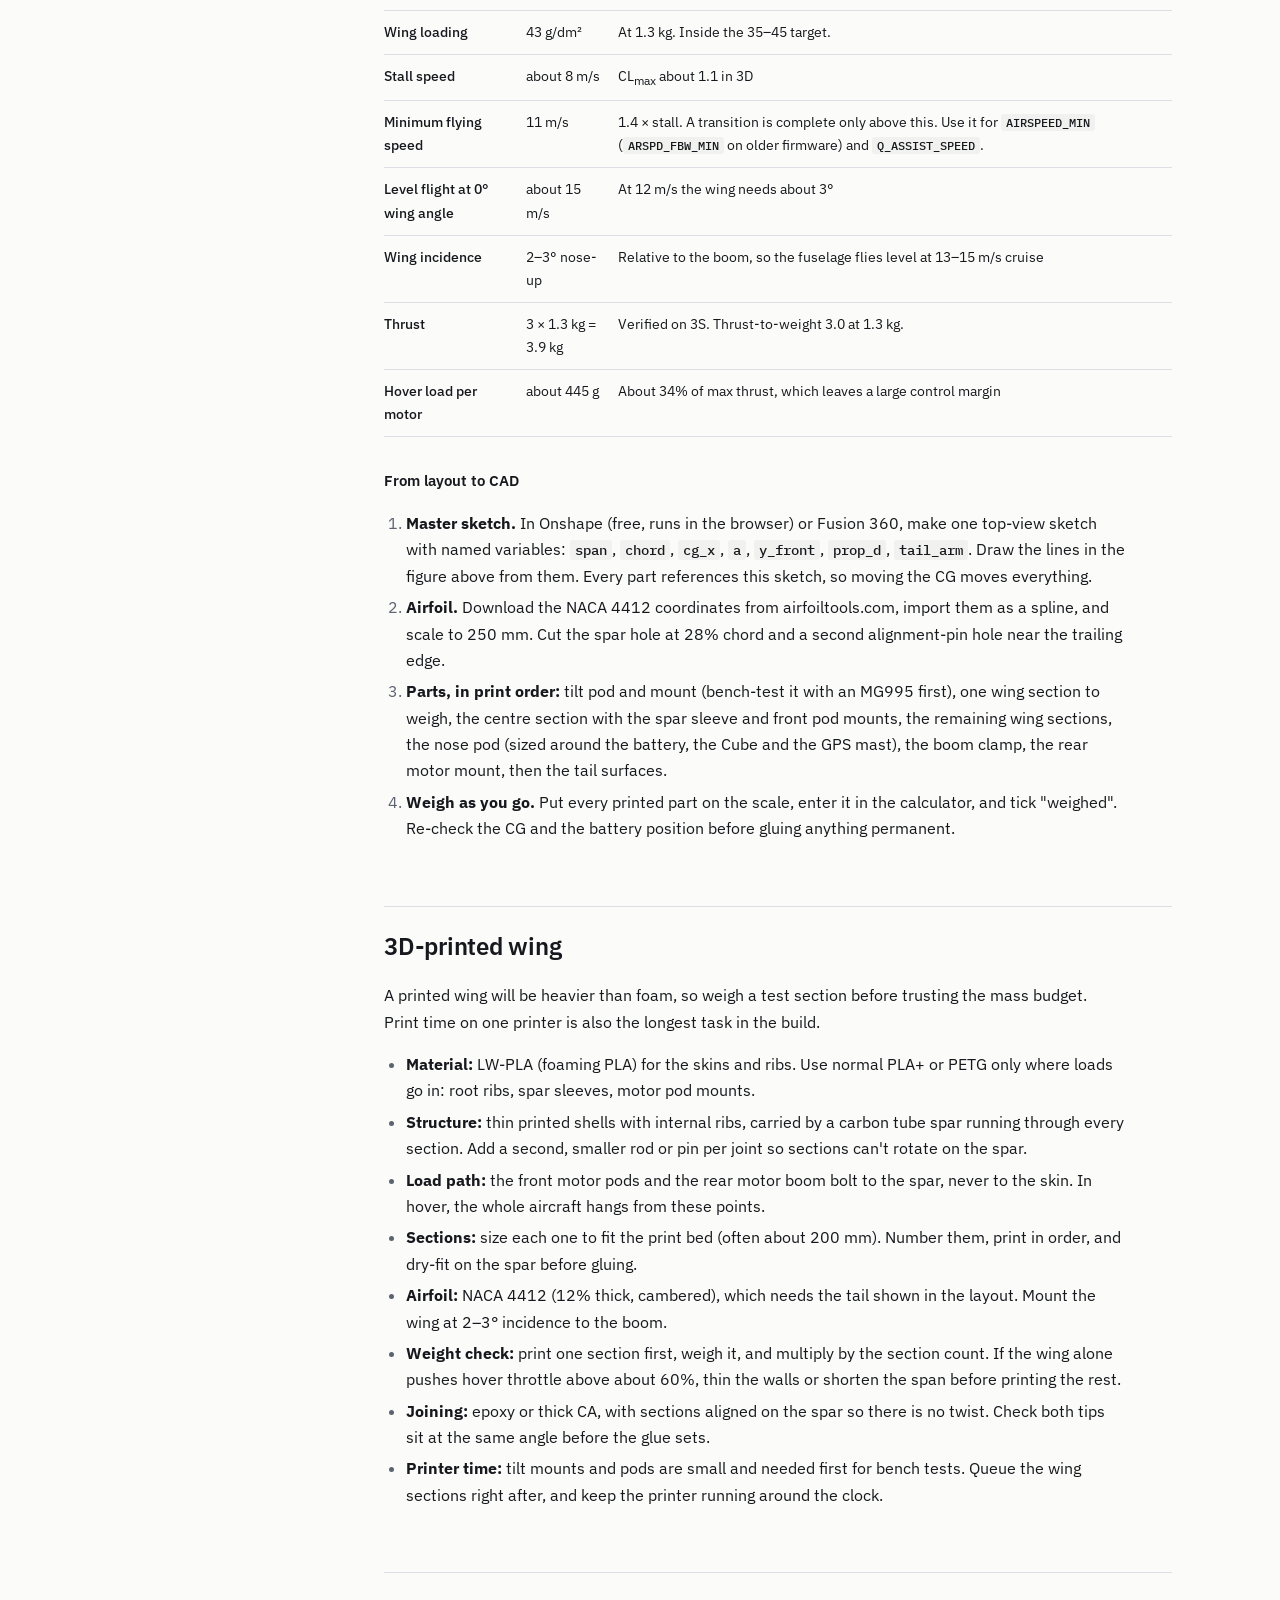
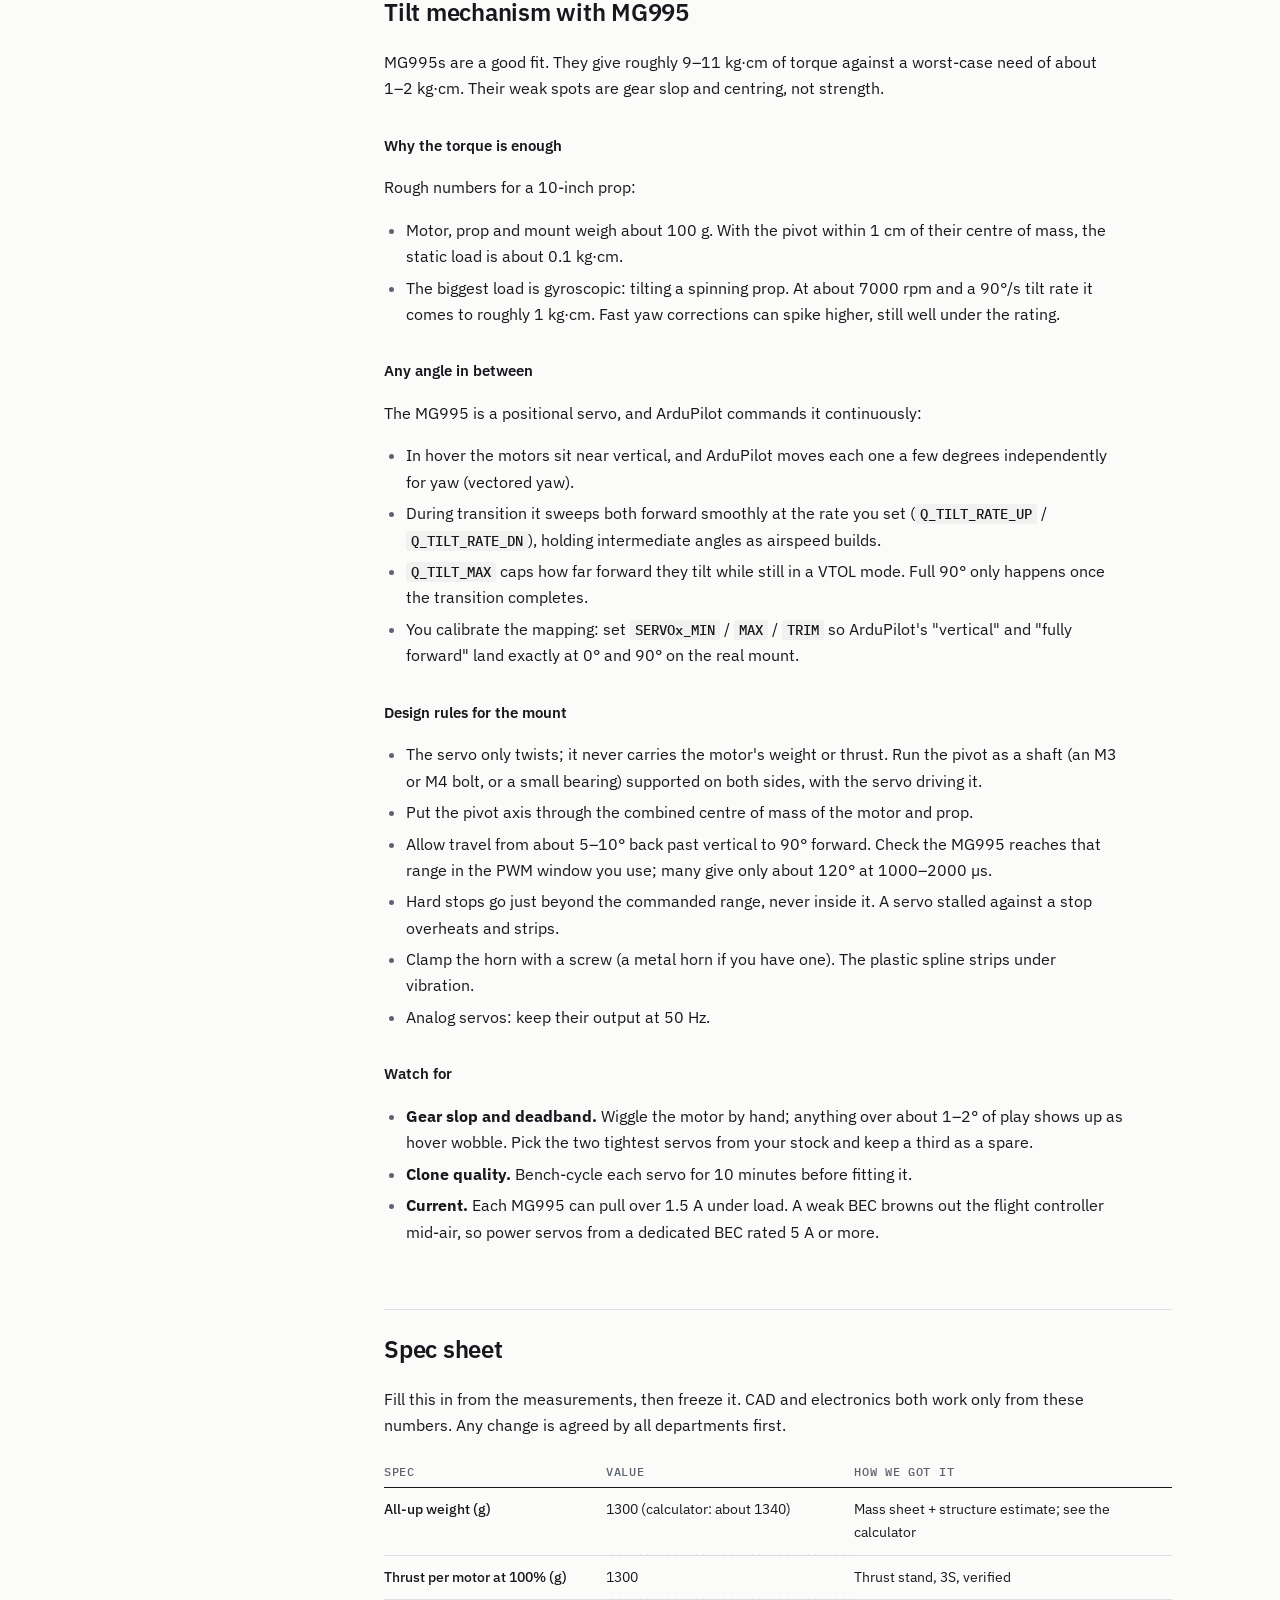
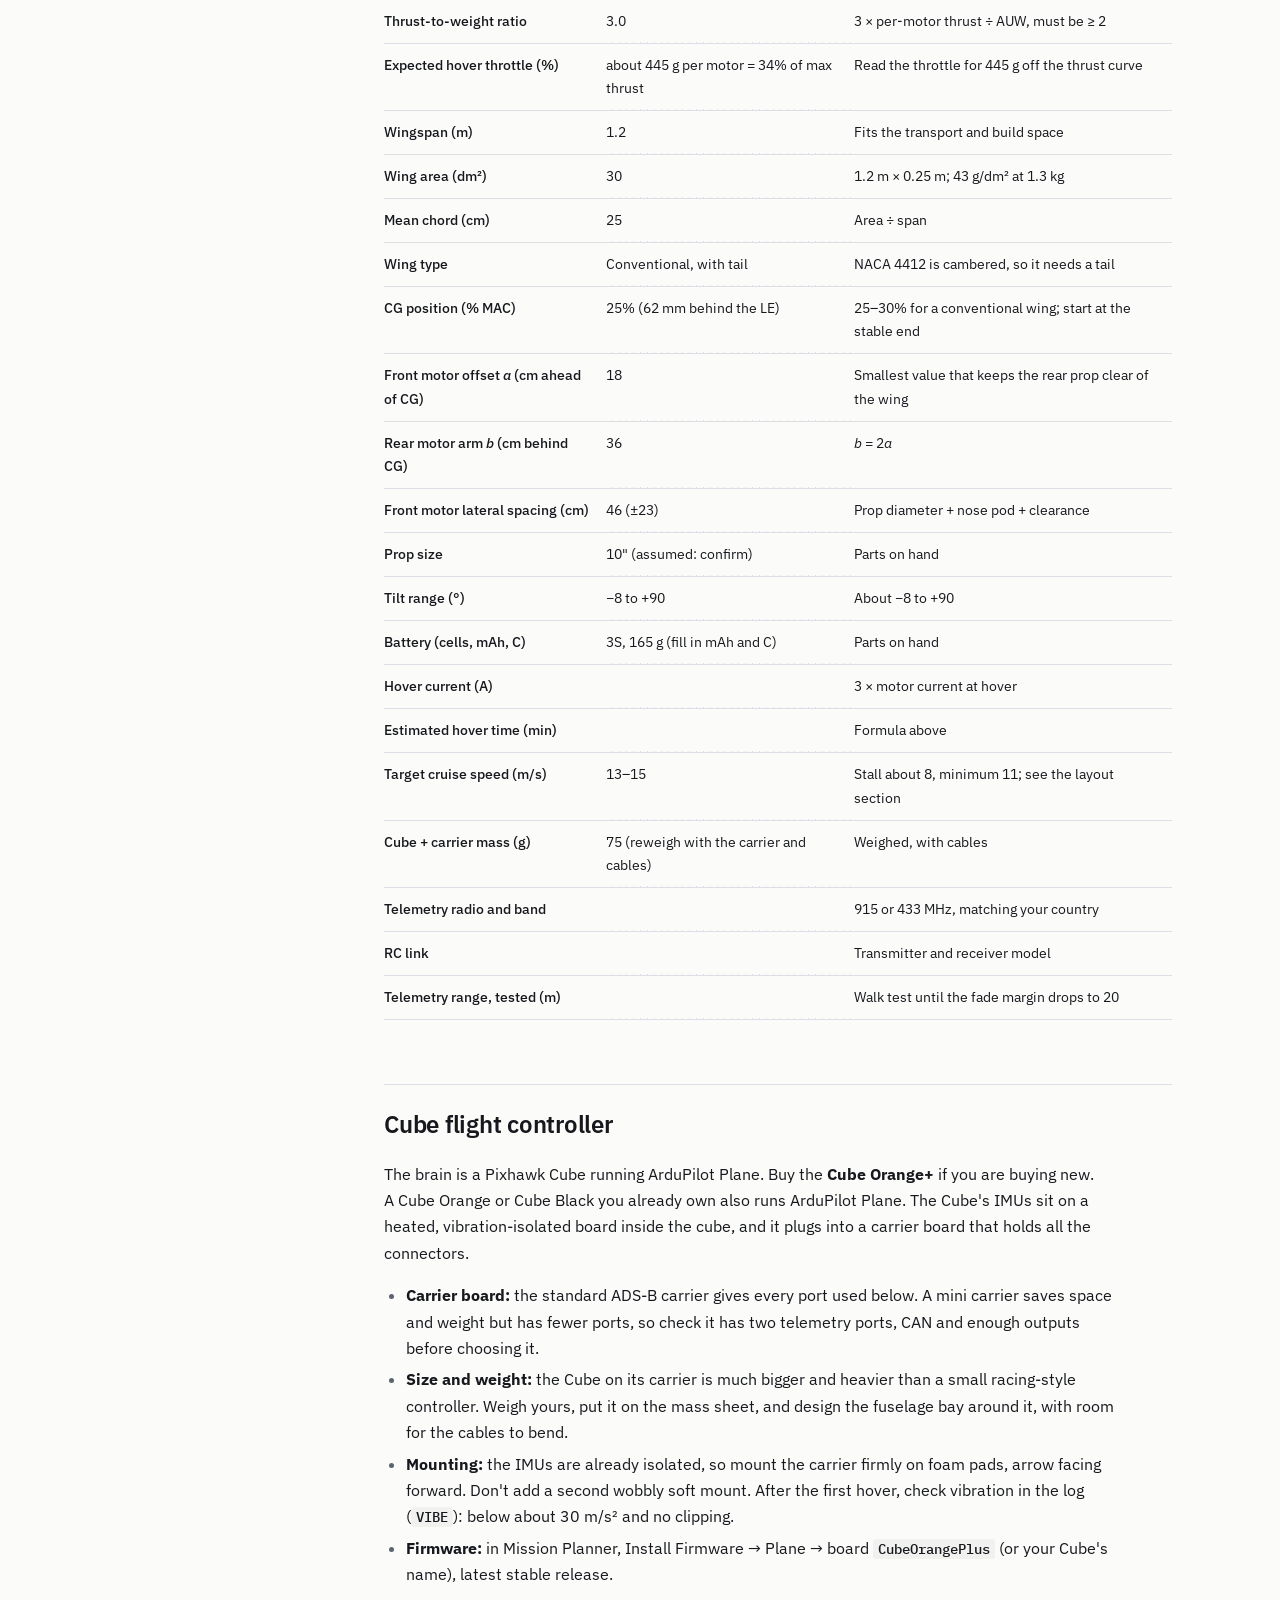
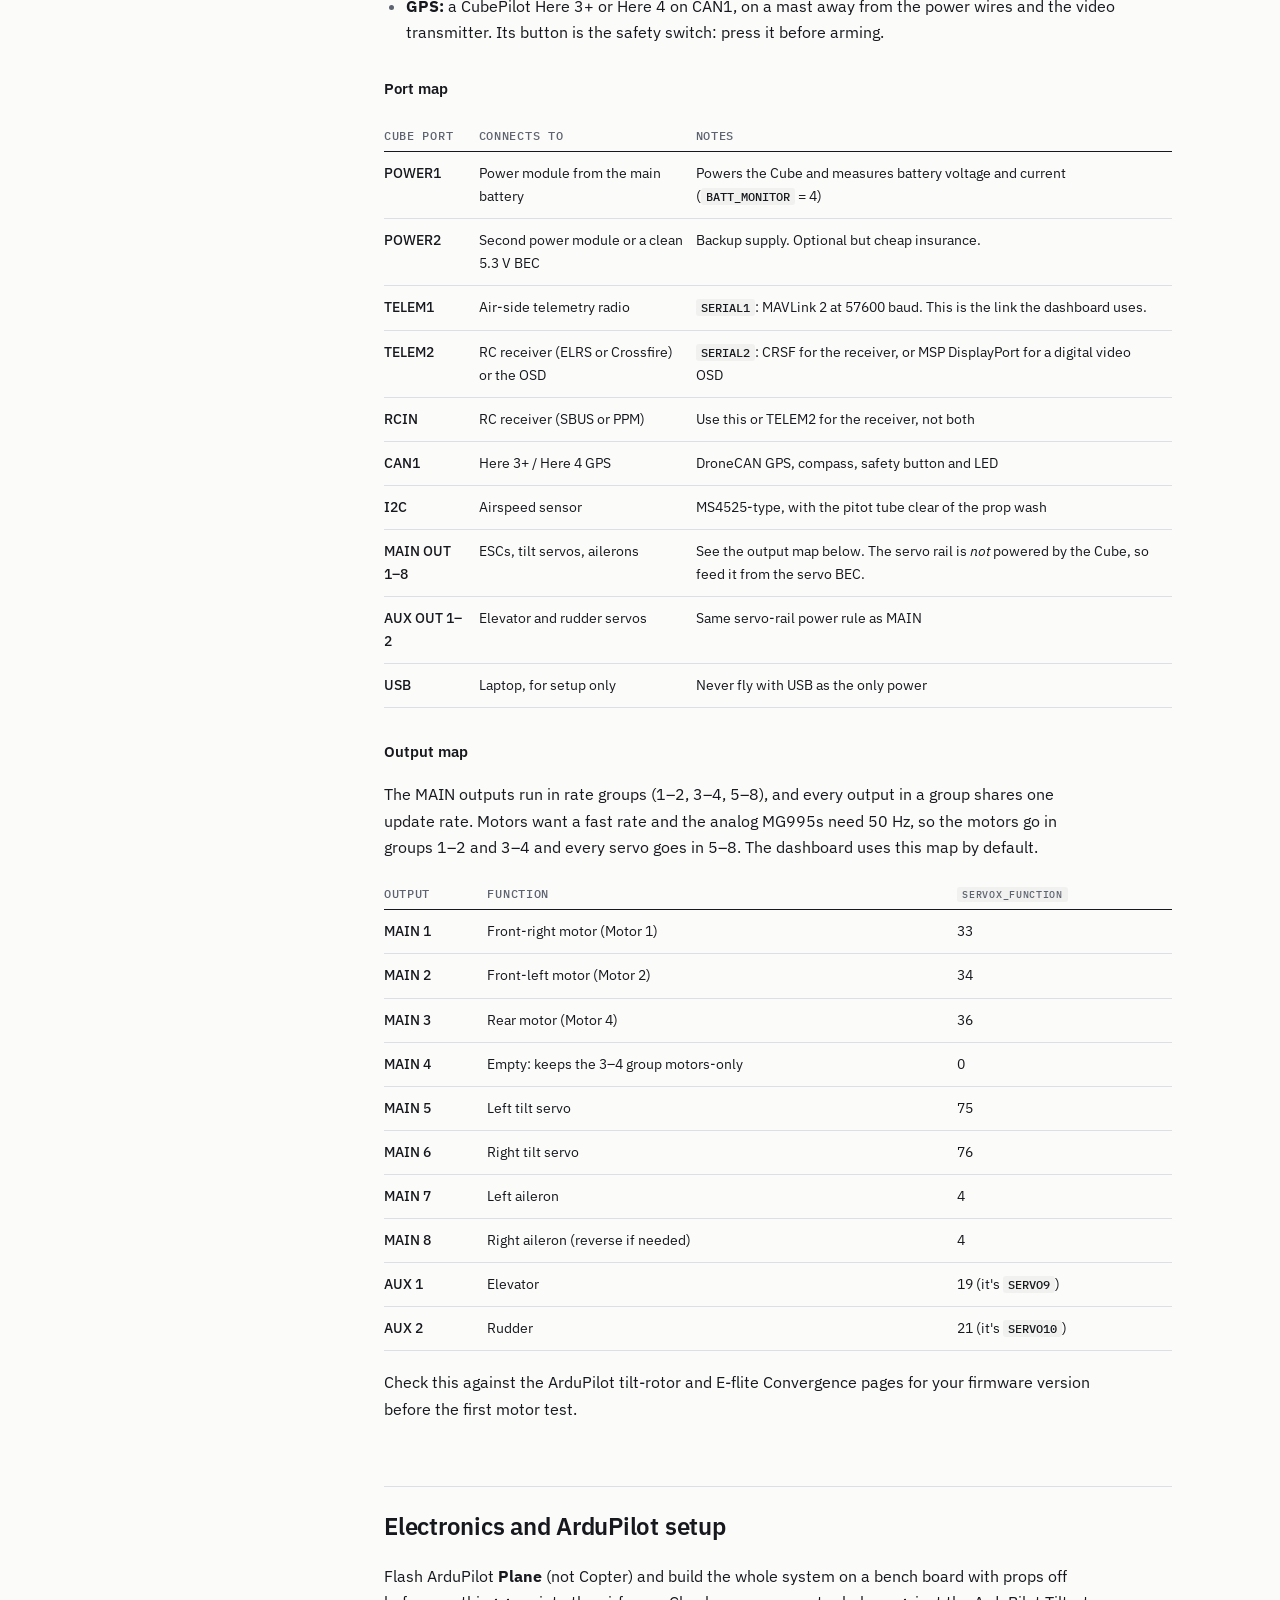
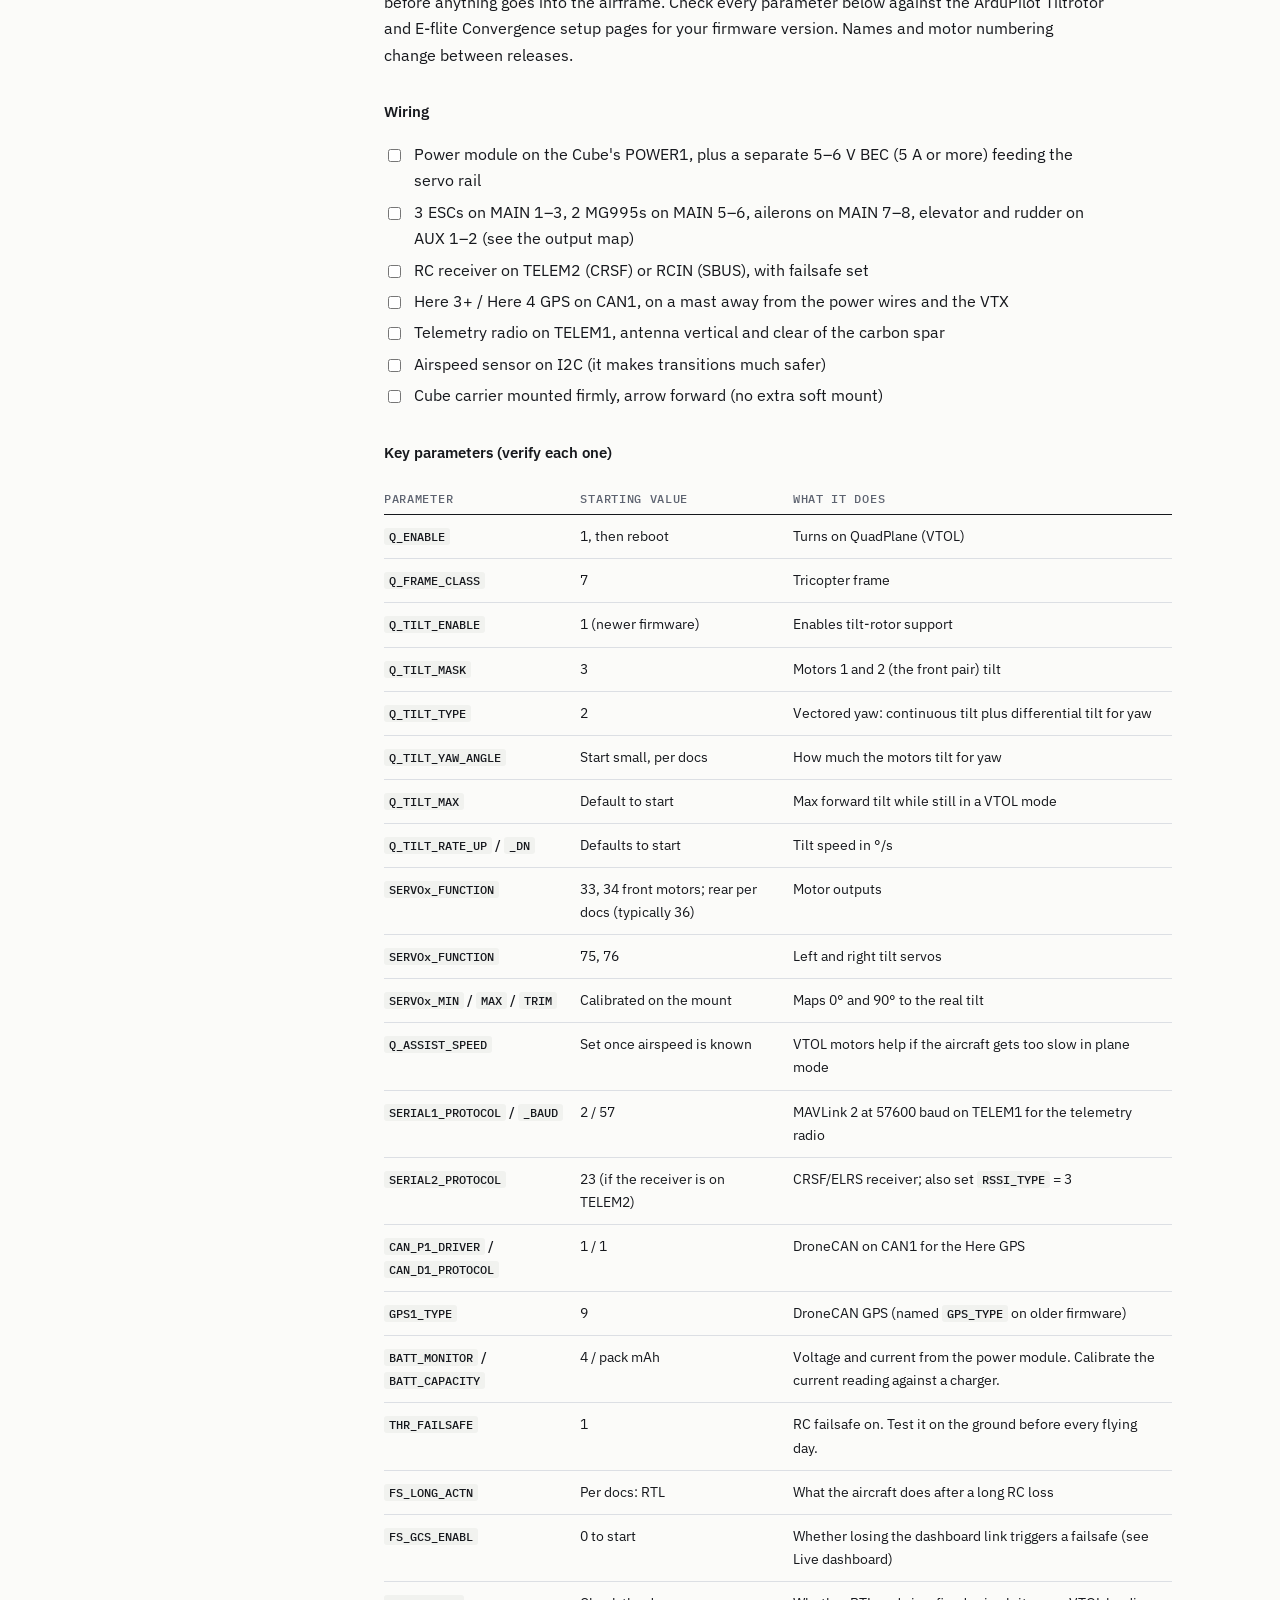
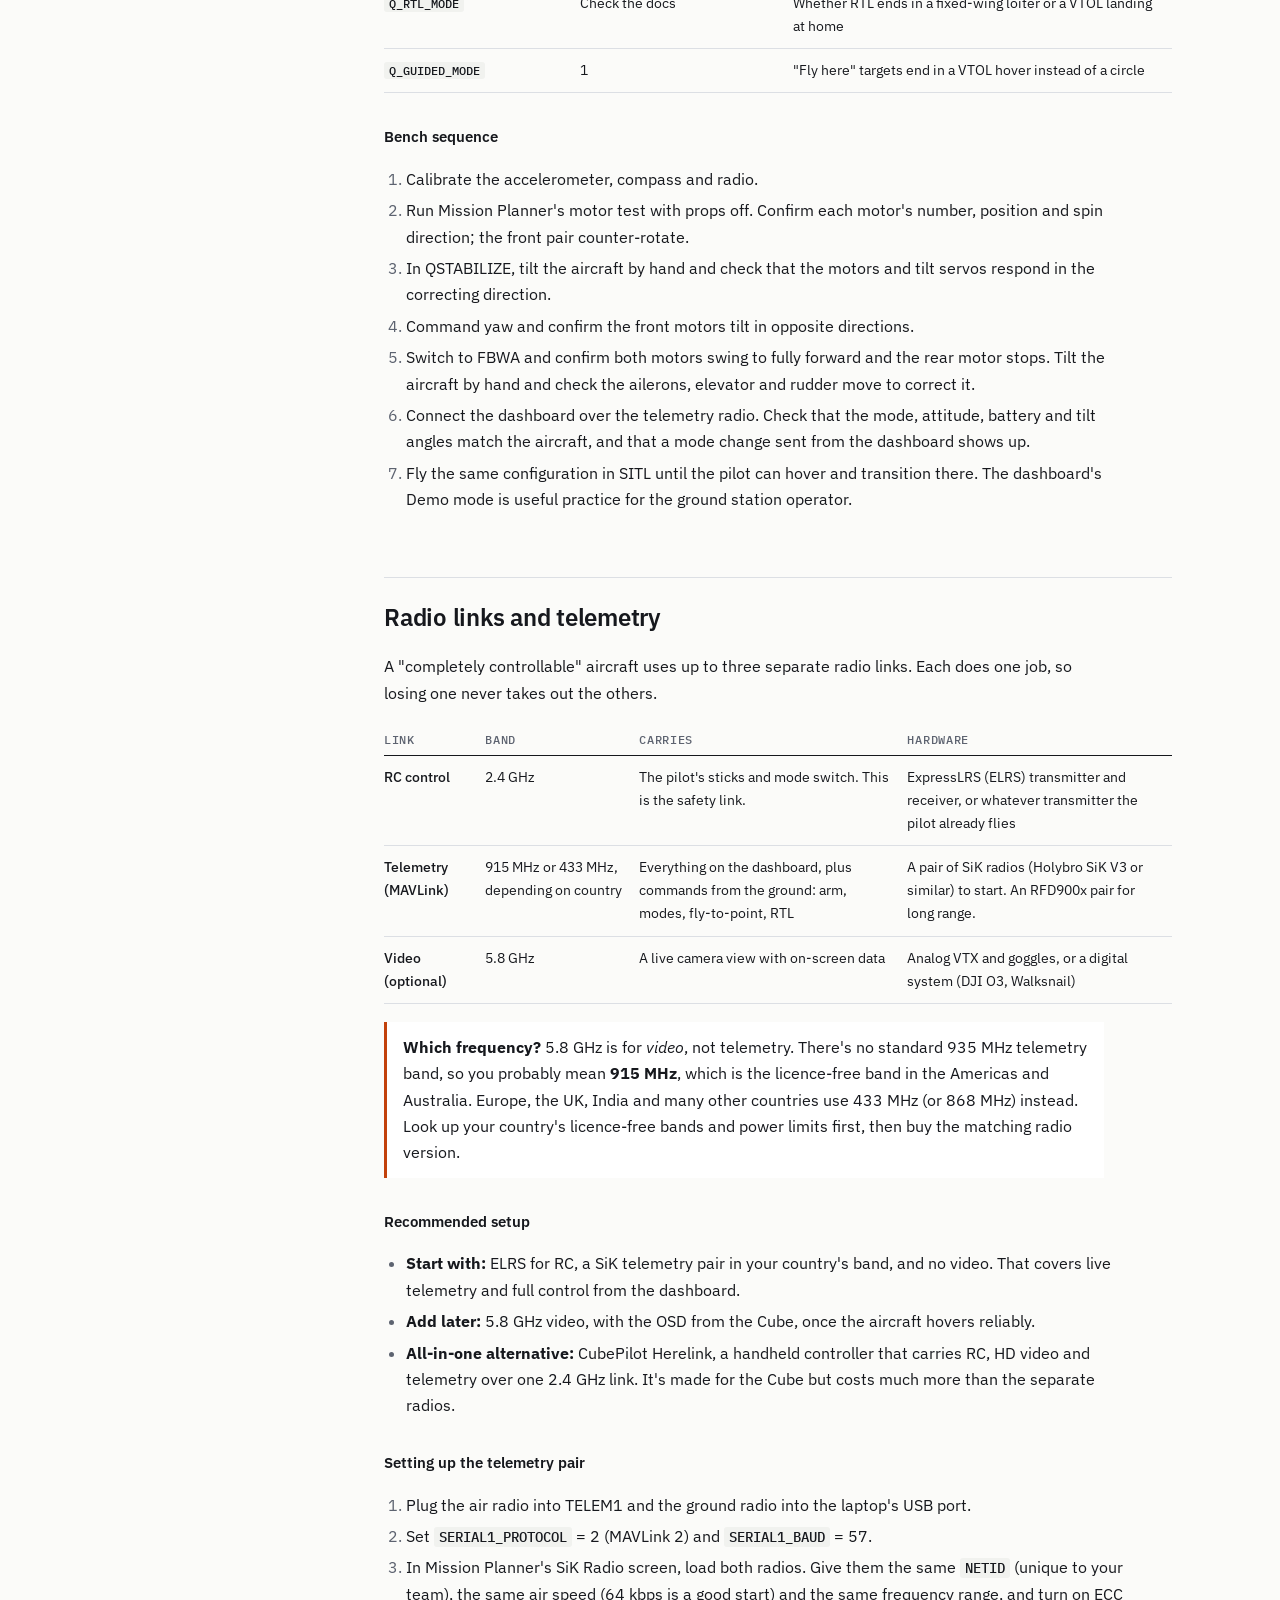
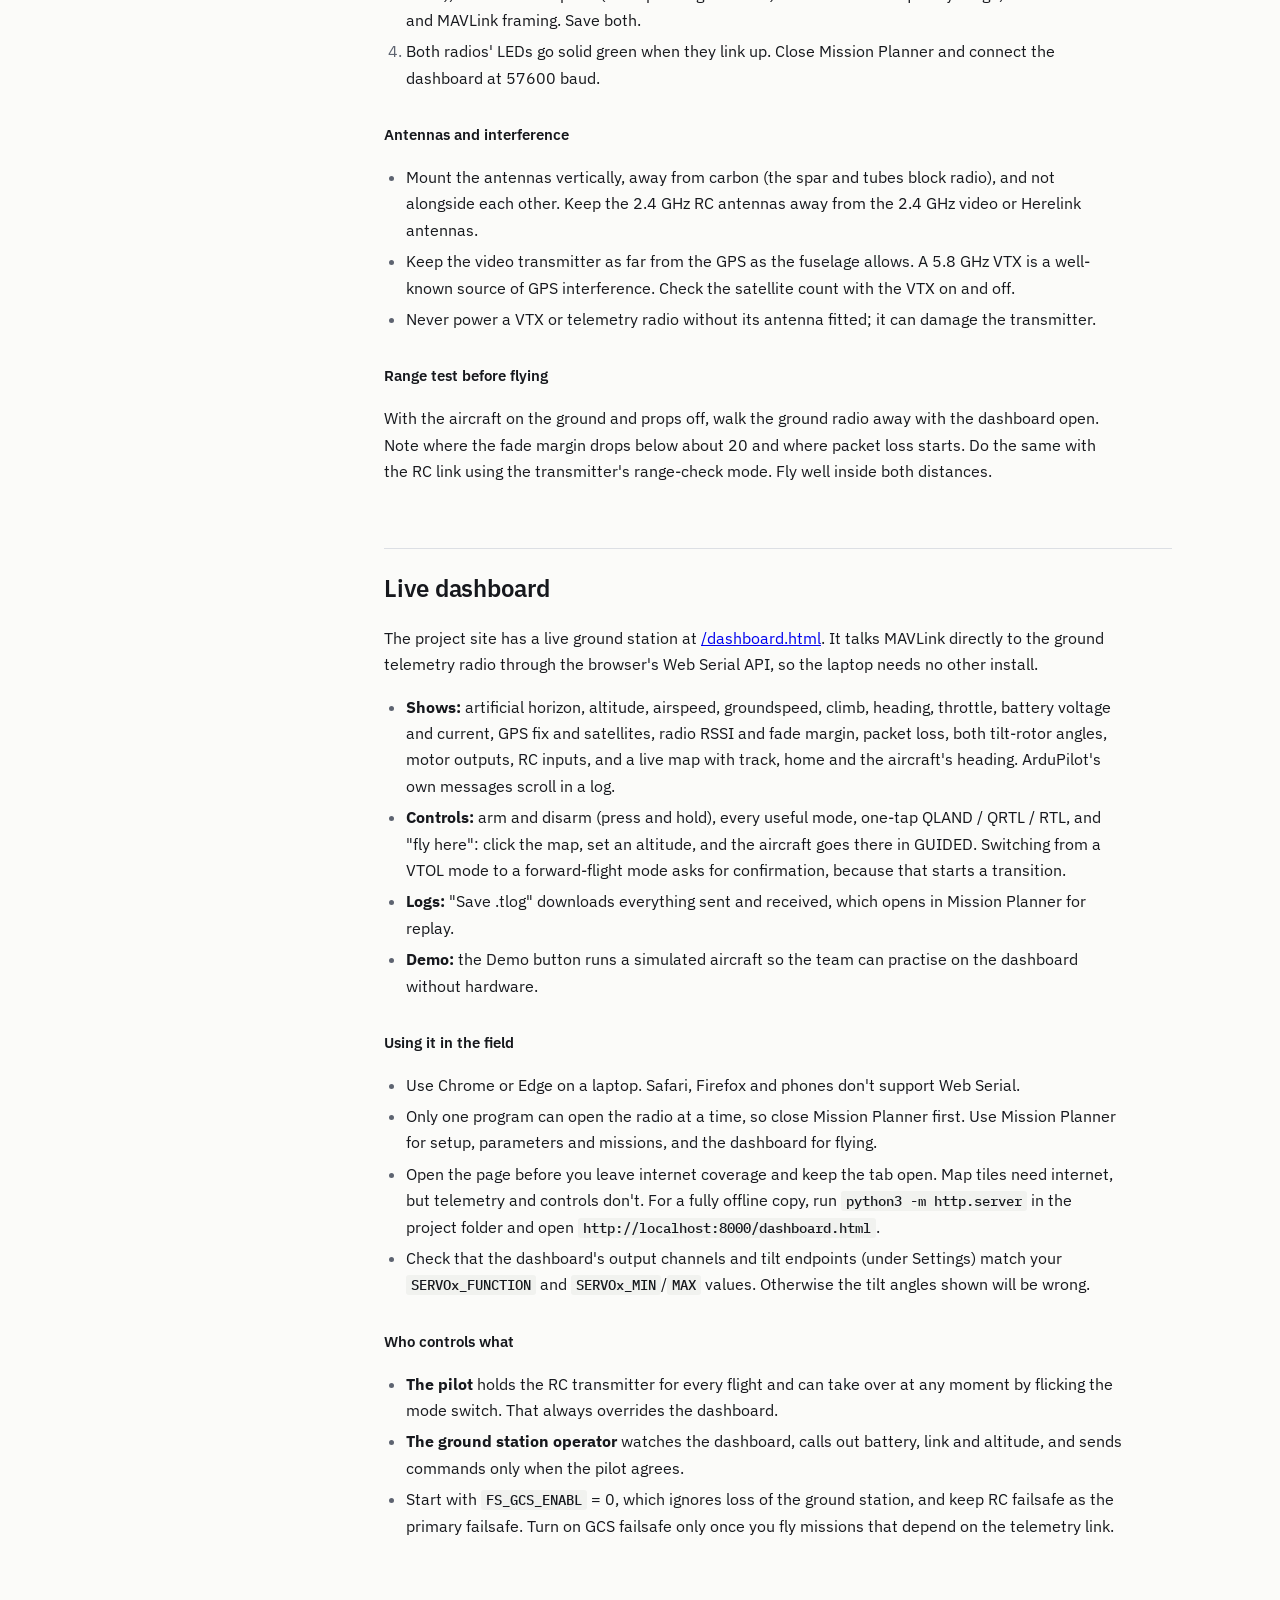
==== commit 6284e039: "Add layout, top-view drawing and mass/CG calculator - Layout section with motor, CG, tail and batter" ====
--- a/index.html
+++ b/index.html
@@ -38,6 +38,9 @@
 a.cta:hover{background:var(--accent)}
 .callout{border-left:3px solid var(--accent);background:#fff;padding:12px 16px;margin:18px 0;max-width:72ch}
 .callout p{margin:0}
+figure.drawing{margin:22px 0;background:#fff;border:1px solid var(--rule);padding:16px}
+figure.drawing svg{display:block;width:100%;height:auto;max-height:760px}
+figure.drawing figcaption{font-size:13px;color:var(--muted);margin-top:10px;max-width:72ch}
 footer{border-top:1px solid var(--rule);padding:22px 0 40px;font-size:13px;color:var(--muted)}
 @media (max-width:860px){.wrap{grid-template-columns:1fr;gap:0}nav{display:none}h1{font-size:30px}table{display:block;overflow-x:auto}}
 @media print{nav{display:none}.wrap{display:block}body{background:#fff}}
@@ -45,15 +48,16 @@
 <header class="top"><div class="wrap"><div class="kicker">Build reference</div>
 <h1>Tri Tilt-Rotor VTOL</h1>
 <div class="meta">2 November 2026 &nbsp;·&nbsp; 3 motors · 2 tilting · Cube Orange+ · ArduPilot QuadPlane · live MAVLink telemetry</div>
-<a class="cta" href="/dashboard.html">Open the live dashboard →</a></div></header>
-<div class="wrap"><nav><a href="#mission">Mission and scope</a><a href="#departments">Departments</a><a href="#design">Design process</a><a href="#wing">3D-printed wing</a><a href="#tilt">Tilt mechanism with MG995</a><a href="#specs">Spec sheet</a><a href="#cube">Cube flight controller</a><a href="#avionics">Electronics and ArduPilot setup</a><a href="#radios">Radio links and telemetry</a><a href="#dashboard">Live dashboard</a><a href="#preflight">Pre-flight checks and test ladder</a><a href="#risks">Risks and mitigations</a></nav><main><h2 id="mission">Mission and scope</h2>
+<a class="cta" href="/dashboard.html">Open the live dashboard →</a> <a class="cta" href="/cg.html" style="background:#fff;color:var(--ink);border:1px solid var(--rule)">Mass and CG calculator</a></div></header>
+<div class="wrap"><nav><a href="#mission">Mission and scope</a><a href="#departments">Departments</a><a href="#design">Design process</a><a href="#layout">Layout</a><a href="#wing">3D-printed wing</a><a href="#tilt">Tilt mechanism with MG995</a><a href="#specs">Spec sheet</a><a href="#cube">Cube flight controller</a><a href="#avionics">Electronics and ArduPilot setup</a><a href="#radios">Radio links and telemetry</a><a href="#dashboard">Live dashboard</a><a href="#preflight">Pre-flight checks and test ladder</a><a href="#risks">Risks and mitigations</a></nav><main><h2 id="mission">Mission and scope</h2>
 <p>The goal is a 3-motor tilt-rotor VTOL that hovers stably and tilts its front motors on command. A full transition to forward flight is the stretch goal, not the pass mark.</p>
 <ul>
 <li><strong>Must have:</strong> stable hover in QHOVER, tilt mechanism working on the bench and in flight, live telemetry on the dashboard for every flight.</li>
 <li><strong>Stretch:</strong> first transition from hover to forward flight and back.</li>
 <li><strong>Reference layout:</strong> the E-flite Convergence, which ArduPilot supports natively:<ul>
 <li>Two front motors on servo tilt mounts: pointing up for hover, forward for cruise. Small differential tilt gives yaw in hover.</li>
-<li>One fixed rear motor for hover only. It switches off in forward flight.</li>
+<li>One fixed rear motor for hover only, on the tail boom. It switches off in forward flight.</li>
+<li>Conventional tail on a carbon boom: the NACA 4412 wing can't fly as a flying wing.</li>
 <li>Fully 3D-printed wing on a carbon spar, with printed pods, tilt mounts and joints.</li>
 <li>Pixhawk Cube flight controller (Cube Orange+) running ArduPilot Plane (QuadPlane, tricopter frame, vectored tilt).</li>
 <li>Live MAVLink telemetry to a browser dashboard, so the aircraft can be watched and commanded from the ground: arm, change modes, send it to a point, bring it home.</li>
@@ -109,6 +113,114 @@
 <div><span>Hover time</span><code>t ≈ 0.8 · mAh / (1000 · I_hover) × 60 min</code></div>
 </div>
 
+<h2 id="layout">Layout</h2>
+<p>This is the master layout. The CAD, the mass sheet and the dashboard all work from these numbers. All positions are in mm. <em>x</em> is measured from the wing's leading edge at the centreline, positive towards the tail; <em>y</em> is measured from the centreline, positive to the right. When a number changes, change it here first.</p>
+<a class="cta" href="/cg.html">Open the mass and CG calculator →</a>
+<figure class="drawing">
+<svg viewBox="-860 -340 1560 1300" role="img" aria-label="Top view of the aircraft layout with dimensions">
+<defs><marker id="tk" viewBox="-6 -6 12 12" markerWidth="12" markerHeight="12" markerUnits="userSpaceOnUse" orient="auto"><path d="M0,-6 V6" stroke="#5d6370" stroke-width="2"/></marker></defs>
+<g fill="none" stroke="#5d6370" stroke-width="2" stroke-dasharray="10 8">
+<circle cx="-230" cy="-118" r="127"/><circle cx="230" cy="-118" r="127"/><circle cx="0" cy="422" r="127"/>
+</g>
+<rect x="-600" y="0" width="1200" height="250" fill="#f1f2ef" stroke="#16181d" stroke-width="3"/>
+<g stroke="#16181d" stroke-width="1.5" fill="none"><path d="M330,200 H580 V250 M-330,200 H-580 V250 M330,200 V250 M-330,200 V250"/></g>
+<line x1="-600" y1="70" x2="600" y2="70" stroke="#c2410c" stroke-width="3" stroke-dasharray="16 8"/>
+<rect x="-6" y="250" width="12" height="560" fill="#16181d"/>
+<rect x="-165" y="672" width="330" height="160" fill="#f1f2ef" stroke="#16181d" stroke-width="3"/>
+<line x1="-165" y1="790" x2="165" y2="790" stroke="#16181d" stroke-width="1.5"/>
+<rect x="-5" y="672" width="10" height="140" fill="#16181d"/>
+<rect x="-45" y="-230" width="90" height="480" rx="40" fill="#fff" stroke="#16181d" stroke-width="3"/>
+<rect x="-30" y="-205" width="60" height="105" fill="#fde8d7" stroke="#c2410c" stroke-width="2"/>
+<rect x="-27" y="-95" width="54" height="40" fill="#e8eaee" stroke="#16181d" stroke-width="2"/>
+<g fill="#fff" stroke="#16181d" stroke-width="3"><rect x="215" y="-160" width="30" height="190" rx="10"/><rect x="-245" y="-160" width="30" height="190" rx="10"/></g>
+<g fill="#16181d"><circle cx="230" cy="-118" r="12"/><circle cx="-230" cy="-118" r="12"/><circle cx="0" cy="422" r="14"/></g>
+<g stroke="#16181d" stroke-width="2"><line x1="-262" y1="-118" x2="-198" y2="-118"/><line x1="198" y1="-118" x2="262" y2="-118"/></g>
+<g transform="translate(0 62)"><circle r="17" fill="#fff" stroke="#16181d" stroke-width="2.5"/><path d="M0,-17 A17,17 0 0 1 17,0 L0,0 Z M0,17 A17,17 0 0 1 -17,0 L0,0 Z" fill="#16181d"/></g>
+<g font-family="IBM Plex Mono, monospace" font-size="22" fill="#16181d">
+<text x="0" y="-152" text-anchor="middle" font-size="18" fill="#c2410c">battery</text>
+<text x="0" y="-70" text-anchor="middle" font-size="16">Cube</text>
+<text x="34" y="70" font-size="20" font-weight="600">CG</text>
+<text x="-590" y="56" font-size="18" fill="#c2410c">spar</text>
+<text x="455" y="236" text-anchor="middle" font-size="16">aileron</text>
+<text x="-455" y="236" text-anchor="middle" font-size="16">aileron</text>
+<text x="100" y="770" font-size="16">elevator</text>
+<text x="-230" y="-260" text-anchor="middle" font-size="18">tilt pivot</text>
+<text x="230" y="-260" text-anchor="middle" font-size="18">tilt pivot</text>
+<text x="140" y="430" font-size="18">rear motor (fixed)</text>
+<text x="0" y="935" text-anchor="middle" font-size="18" fill="#5d6370">dashed circles: 10" prop discs · x = 0 at the wing leading edge</text>
+</g>
+<g stroke="#5d6370" stroke-width="2" marker-start="url(#tk)" marker-end="url(#tk)">
+<line x1="-660" y1="-118" x2="-660" y2="62"/><line x1="-660" y1="62" x2="-660" y2="422"/><line x1="-660" y1="62" x2="-20" y2="62" stroke-dasharray="4 6" marker-start="none" marker-end="none"/><line x1="-660" y1="-118" x2="-245" y2="-118" stroke-dasharray="4 6" marker-start="none" marker-end="none"/><line x1="-660" y1="422" x2="-14" y2="422" stroke-dasharray="4 6" marker-start="none" marker-end="none"/>
+<line x1="-230" y1="-310" x2="230" y2="-310"/>
+<line x1="-600" y1="880" x2="600" y2="880"/>
+<line x1="640" y1="0" x2="640" y2="250"/>
+<line x1="270" y1="62" x2="270" y2="712"/>
+</g>
+<g font-family="IBM Plex Mono, monospace" font-size="22" fill="#5d6370">
+<text x="-675" y="-20" text-anchor="end">a = 180</text>
+<text x="-675" y="250" text-anchor="end">b = 360</text>
+<text x="0" y="-322" text-anchor="middle">460</text>
+<text x="-300" y="868" text-anchor="middle">span 1200</text>
+<text x="652" y="132">250</text>
+<text x="282" y="600">tail arm 650</text>
+</g>
+</svg>
+<figcaption>Top view, nose up. The CG sits 62 mm behind the leading edge (25% of the chord). The front tilt pivots are 180 mm ahead of it (<em>a</em>) and the rear motor is 360 mm behind it (<em>b</em> = 2<em>a</em>), so all three motors carry the same share in hover.</figcaption>
+</figure>
+<h3>Key positions</h3>
+<table>
+<thead><tr><th>Item</th><th>x</th><th>y</th><th>Why</th></tr></thead>
+<tbody>
+<tr><td>Wing</td><td>0 to 250</td><td>±600</td><td>1.2 m span, 0.25 m chord, NACA 4412</td></tr>
+<tr><td>CG</td><td>62</td><td>0</td><td>25% of the chord: the stable end of the 25–30% range for a wing with a tail</td></tr>
+<tr><td>Front tilt pivots</td><td>−118</td><td>±230</td><td><em>a</em> = 180 ahead of the CG. ±230 keeps 10" props clear of the nose pod and each other.</td></tr>
+<tr><td>Rear motor</td><td>422</td><td>0</td><td><em>b</em> = 2<em>a</em> = 360. Its prop disc clears the trailing edge by about 45 mm.</td></tr>
+<tr><td>Spar</td><td>70</td><td></td><td>About 28% chord, where the 4412 is thickest (about 30 mm). A 10–12 mm carbon tube fits.</td></tr>
+<tr><td>Battery</td><td>about −150</td><td>0</td><td>Balances the tail, boom and rear motor. Slide it to trim the CG.</td></tr>
+<tr><td>Cube</td><td>about −80</td><td>0</td><td>In the nose pod, arrow forward</td></tr>
+<tr><td>Horizontal tail</td><td>672 to 832</td><td>±165</td><td>330 × 160 mm, elevator on the back 40 mm</td></tr>
+<tr><td>Vertical tail</td><td>672 to 812</td><td>0</td><td>About 140 mm tall, 140 mm chord, with a rudder</td></tr>
+<tr><td>Tail boom</td><td>250 to 810</td><td>0</td><td>Carbon tube from the nose pod to the tail. It also carries the rear motor.</td></tr>
+</tbody>
+</table>
+<h3>Why it's laid out like this</h3>
+<ul>
+<li><strong>A tail, not a flying wing.</strong> The NACA 4412 is cambered and pitches nose-down on its own, so it can't fly tailless. A boom and tail fix that, and the boom gives the rear motor a home.</li>
+<li><strong>Hover balance.</strong> With equal thrust from each motor, the two front motors at distance <em>a</em> ahead of the CG balance the rear motor at 2<em>a</em> behind it. I picked <em>a</em> = 180 as the smallest value that keeps the rear prop clear of the wing.</li>
+<li><strong>Tail size.</strong> Tail volume coefficients of about 0.45 (horizontal) and 0.035 (vertical) are normal for a stable model. With a 650 mm tail arm that gives 0.052 m² and 0.019 m².</li>
+<li><strong>Battery in the nose.</strong> The rear motor, boom and tail all sit far behind the CG. About 400 g of battery, Cube and power electronics has to sit ahead of the wing to balance them. Use the <a href="/cg.html">calculator</a> to check as parts are weighed.</li>
+<li><strong>Control surfaces.</strong> Ailerons on the outer wing, plus an elevator and a rudder on the tail. That's four 9 g servos that weren't on the original parts list.</li>
+</ul>
+<div class="formulas">
+<div><span>Horizontal tail area</span><code>S_h = 0.45 · S · c / l_t</code></div>
+<div><span>Vertical tail area</span><code>S_v = 0.035 · S · span / l_t</code></div>
+<div><span>3D lift slope</span><code>a = a₀ / (1 + a₀/(π·e·AR))</code></div>
+<div><span>Stall speed</span><code>V_s = √(2W / (ρ·S·CL_max))</code></div>
+<div><span>Hover thrust split</span><code>T_rear = W·a / (a + b)</code></div>
+<div><span>CG</span><code>x_cg = Σ(m·x) / Σm</code></div>
+</div>
+<h3>Wing and hover numbers</h3>
+<p>Lift at a fixed 0° angle doesn't tell you the flying speed: the wing pitches up at lower speeds. A 4412 makes about CL 0.45 in 2D at 0°. Tip losses on an aspect-ratio-4.8 wing cut that to about 0.29, below the 0.5 used in the first lift table.</p>
+<table>
+<thead><tr><th>Quantity</th><th>Value</th><th>Note</th></tr></thead>
+<tbody>
+<tr><td>Wing area / aspect ratio</td><td>0.30 m² / 4.8</td><td>1.2 m × 0.25 m</td></tr>
+<tr><td>Wing loading</td><td>43 g/dm²</td><td>At 1.3 kg. Inside the 35–45 target.</td></tr>
+<tr><td>Stall speed</td><td>about 8 m/s</td><td>CL<sub>max</sub> about 1.1 in 3D</td></tr>
+<tr><td>Minimum flying speed</td><td>11 m/s</td><td>1.4 × stall. A transition is complete only above this. Use it for <code>AIRSPEED_MIN</code> (<code>ARSPD_FBW_MIN</code> on older firmware) and <code>Q_ASSIST_SPEED</code>.</td></tr>
+<tr><td>Level flight at 0° wing angle</td><td>about 15 m/s</td><td>At 12 m/s the wing needs about 3°</td></tr>
+<tr><td>Wing incidence</td><td>2–3° nose-up</td><td>Relative to the boom, so the fuselage flies level at 13–15 m/s cruise</td></tr>
+<tr><td>Thrust</td><td>3 × 1.3 kg = 3.9 kg</td><td>Verified on 3S. Thrust-to-weight 3.0 at 1.3 kg.</td></tr>
+<tr><td>Hover load per motor</td><td>about 445 g</td><td>About 34% of max thrust, which leaves a large control margin</td></tr>
+</tbody>
+</table>
+<h3>From layout to CAD</h3>
+<ol>
+<li><strong>Master sketch.</strong> In Onshape (free, runs in the browser) or Fusion 360, make one top-view sketch with named variables: <code>span</code>, <code>chord</code>, <code>cg_x</code>, <code>a</code>, <code>y_front</code>, <code>prop_d</code>, <code>tail_arm</code>. Draw the lines in the figure above from them. Every part references this sketch, so moving the CG moves everything.</li>
+<li><strong>Airfoil.</strong> Download the NACA 4412 coordinates from airfoiltools.com, import them as a spline, and scale to 250 mm. Cut the spar hole at 28% chord and a second alignment-pin hole near the trailing edge.</li>
+<li><strong>Parts, in print order:</strong> tilt pod and mount (bench-test it with an MG995 first), one wing section to weigh, the centre section with the spar sleeve and front pod mounts, the remaining wing sections, the nose pod (sized around the battery, the Cube and the GPS mast), the boom clamp, the rear motor mount, then the tail surfaces.</li>
+<li><strong>Weigh as you go.</strong> Put every printed part on the scale, enter it in the calculator, and tick "weighed". Re-check the CG and the battery position before gluing anything permanent.</li>
+</ol>
 <h2 id="wing">3D-printed wing</h2>
 <p>A printed wing will be heavier than foam, so weigh a test section before trusting the mass budget. Print time on one printer is also the longest task in the build.</p>
 <ul>
@@ -116,7 +228,7 @@
 <li><strong>Structure:</strong> thin printed shells with internal ribs, carried by a carbon tube spar running through every section. Add a second, smaller rod or pin per joint so sections can't rotate on the spar.</li>
 <li><strong>Load path:</strong> the front motor pods and the rear motor boom bolt to the spar, never to the skin. In hover, the whole aircraft hangs from these points.</li>
 <li><strong>Sections:</strong> size each one to fit the print bed (often about 200 mm). Number them, print in order, and dry-fit on the spar before gluing.</li>
-<li><strong>Airfoil:</strong> a reflexed section for a flying wing, or a simple flat-bottomed section for a conventional wing. Keep the thickness at 10–12% so the spar fits.</li>
+<li><strong>Airfoil:</strong> NACA 4412 (12% thick, cambered), which needs the tail shown in the layout. Mount the wing at 2–3° incidence to the boom.</li>
 <li><strong>Weight check:</strong> print one section first, weigh it, and multiply by the section count. If the wing alone pushes hover throttle above about 60%, thin the walls or shorten the span before printing the rest.</li>
 <li><strong>Joining:</strong> epoxy or thick CA, with sections aligned on the spar so there is no twist. Check both tips sit at the same angle before the glue sets.</li>
 <li><strong>Printer time:</strong> tilt mounts and pods are small and needed first for bench tests. Queue the wing sections right after, and keep the printer running around the clock.</li>
@@ -165,77 +277,77 @@
 <tbody>
 <tr>
 <td>All-up weight (g)</td>
-<td></td>
-<td>Mass sheet + 40–50% airframe allowance</td>
+<td>1300 (calculator: about 1340)</td>
+<td>Mass sheet + structure estimate; see the calculator</td>
 </tr>
 <tr>
 <td>Thrust per motor at 100% (g)</td>
-<td></td>
-<td>Thrust stand</td>
+<td>1300</td>
+<td>Thrust stand, 3S, verified</td>
 </tr>
 <tr>
 <td>Thrust-to-weight ratio</td>
-<td></td>
+<td>3.0</td>
 <td>3 × per-motor thrust ÷ AUW, must be ≥ 2</td>
 </tr>
 <tr>
 <td>Expected hover throttle (%)</td>
-<td></td>
-<td>Thrust curve</td>
+<td>about 445 g per motor = 34% of max thrust</td>
+<td>Read the throttle for 445 g off the thrust curve</td>
 </tr>
 <tr>
 <td>Wingspan (m)</td>
-<td></td>
+<td>1.2</td>
 <td>Fits the transport and build space</td>
 </tr>
 <tr>
 <td>Wing area (dm²)</td>
-<td></td>
-<td>AUW ÷ 35–45 g/dm²</td>
+<td>30</td>
+<td>1.2 m × 0.25 m; 43 g/dm² at 1.3 kg</td>
 </tr>
 <tr>
 <td>Mean chord (cm)</td>
-<td></td>
+<td>25</td>
 <td>Area ÷ span</td>
 </tr>
 <tr>
 <td>Wing type</td>
-<td></td>
-<td>Flying wing or conventional</td>
+<td>Conventional, with tail</td>
+<td>NACA 4412 is cambered, so it needs a tail</td>
 </tr>
 <tr>
 <td>CG position (% MAC)</td>
-<td></td>
-<td>15–25% flying wing, 25–30% conventional</td>
+<td>25% (62 mm behind the LE)</td>
+<td>25–30% for a conventional wing; start at the stable end</td>
 </tr>
 <tr>
 <td>Front motor offset <em>a</em> (cm ahead of CG)</td>
-<td></td>
-<td>Layout</td>
+<td>18</td>
+<td>Smallest value that keeps the rear prop clear of the wing</td>
 </tr>
 <tr>
 <td>Rear motor arm <em>b</em> (cm behind CG)</td>
-<td></td>
+<td>36</td>
 <td><em>b</em> = 2<em>a</em></td>
 </tr>
 <tr>
 <td>Front motor lateral spacing (cm)</td>
-<td></td>
-<td>Prop diameter + ≥ 2 cm clearance</td>
+<td>46 (±23)</td>
+<td>Prop diameter + nose pod + clearance</td>
 </tr>
 <tr>
 <td>Prop size</td>
-<td></td>
+<td>10" (assumed: confirm)</td>
 <td>Parts on hand</td>
 </tr>
 <tr>
 <td>Tilt range (°)</td>
-<td></td>
+<td>−8 to +90</td>
 <td>About −8 to +90</td>
 </tr>
 <tr>
 <td>Battery (cells, mAh, C)</td>
-<td></td>
+<td>3S, 165 g (fill in mAh and C)</td>
 <td>Parts on hand</td>
 </tr>
 <tr>
@@ -250,12 +362,12 @@
 </tr>
 <tr>
 <td>Target cruise speed (m/s)</td>
-<td></td>
-<td>From wing loading</td>
+<td>13–15</td>
+<td>Stall about 8, minimum 11; see the layout section</td>
 </tr>
 <tr>
 <td>Cube + carrier mass (g)</td>
-<td></td>
+<td>75 (reweigh with the carrier and cables)</td>
 <td>Weighed, with cables</td>
 </tr>
 <tr>
@@ -331,8 +443,13 @@
 </tr>
 <tr>
 <td>MAIN OUT 1–8</td>
-<td>ESCs, tilt servos, elevons</td>
+<td>ESCs, tilt servos, ailerons</td>
 <td>See the output map below. The servo rail is <em>not</em> powered by the Cube, so feed it from the servo BEC.</td>
+</tr>
+<tr>
+<td>AUX OUT 1–2</td>
+<td>Elevator and rudder servos</td>
+<td>Same servo-rail power rule as MAIN</td>
 </tr>
 <tr>
 <td>USB</td>
@@ -358,8 +475,10 @@
 <tr><td>MAIN 4</td><td>Empty: keeps the 3–4 group motors-only</td><td>0</td></tr>
 <tr><td>MAIN 5</td><td>Left tilt servo</td><td>75</td></tr>
 <tr><td>MAIN 6</td><td>Right tilt servo</td><td>76</td></tr>
-<tr><td>MAIN 7</td><td>Left elevon (flying wing) or aileron</td><td>77 (or 4)</td></tr>
-<tr><td>MAIN 8</td><td>Right elevon (flying wing) or elevator</td><td>78 (or 19)</td></tr>
+<tr><td>MAIN 7</td><td>Left aileron</td><td>4</td></tr>
+<tr><td>MAIN 8</td><td>Right aileron (reverse if needed)</td><td>4</td></tr>
+<tr><td>AUX 1</td><td>Elevator</td><td>19 (it's <code>SERVO9</code>)</td></tr>
+<tr><td>AUX 2</td><td>Rudder</td><td>21 (it's <code>SERVO10</code>)</td></tr>
 </tbody>
 </table>
 <p>Check this against the ArduPilot tilt-rotor and E-flite Convergence pages for your firmware version before the first motor test.</p>
@@ -368,7 +487,7 @@
 <h3>Wiring</h3>
 <ul>
 <li class="task"><input type="checkbox"> Power module on the Cube's POWER1, plus a separate 5–6 V BEC (5 A or more) feeding the servo rail</li>
-<li class="task"><input type="checkbox"> 3 ESCs on MAIN 1–3, 2 MG995s on MAIN 5–6, elevons on MAIN 7–8 (see the output map)</li>
+<li class="task"><input type="checkbox"> 3 ESCs on MAIN 1–3, 2 MG995s on MAIN 5–6, ailerons on MAIN 7–8, elevator and rudder on AUX 1–2 (see the output map)</li>
 <li class="task"><input type="checkbox"> RC receiver on TELEM2 (CRSF) or RCIN (SBUS), with failsafe set</li>
 <li class="task"><input type="checkbox"> Here 3+ / Here 4 GPS on CAN1, on a mast away from the power wires and the VTX</li>
 <li class="task"><input type="checkbox"> Telemetry radio on TELEM1, antenna vertical and clear of the carbon spar</li>
@@ -503,7 +622,7 @@
 <li>Run Mission Planner's motor test with props off. Confirm each motor's number, position and spin direction; the front pair counter-rotate.</li>
 <li>In QSTABILIZE, tilt the aircraft by hand and check that the motors and tilt servos respond in the correcting direction.</li>
 <li>Command yaw and confirm the front motors tilt in opposite directions.</li>
-<li>Switch to FBWA and confirm both motors swing to fully forward and the rear motor stops.</li>
+<li>Switch to FBWA and confirm both motors swing to fully forward and the rear motor stops. Tilt the aircraft by hand and check the ailerons, elevator and rudder move to correct it.</li>
 <li>Connect the dashboard over the telemetry radio. Check that the mode, attitude, battery and tilt angles match the aircraft, and that a mode change sent from the dashboard shows up.</li>
 <li>Fly the same configuration in SITL until the pilot can hover and transition there. The dashboard's Demo mode is useful practice for the ground station operator.</li>
 </ol>
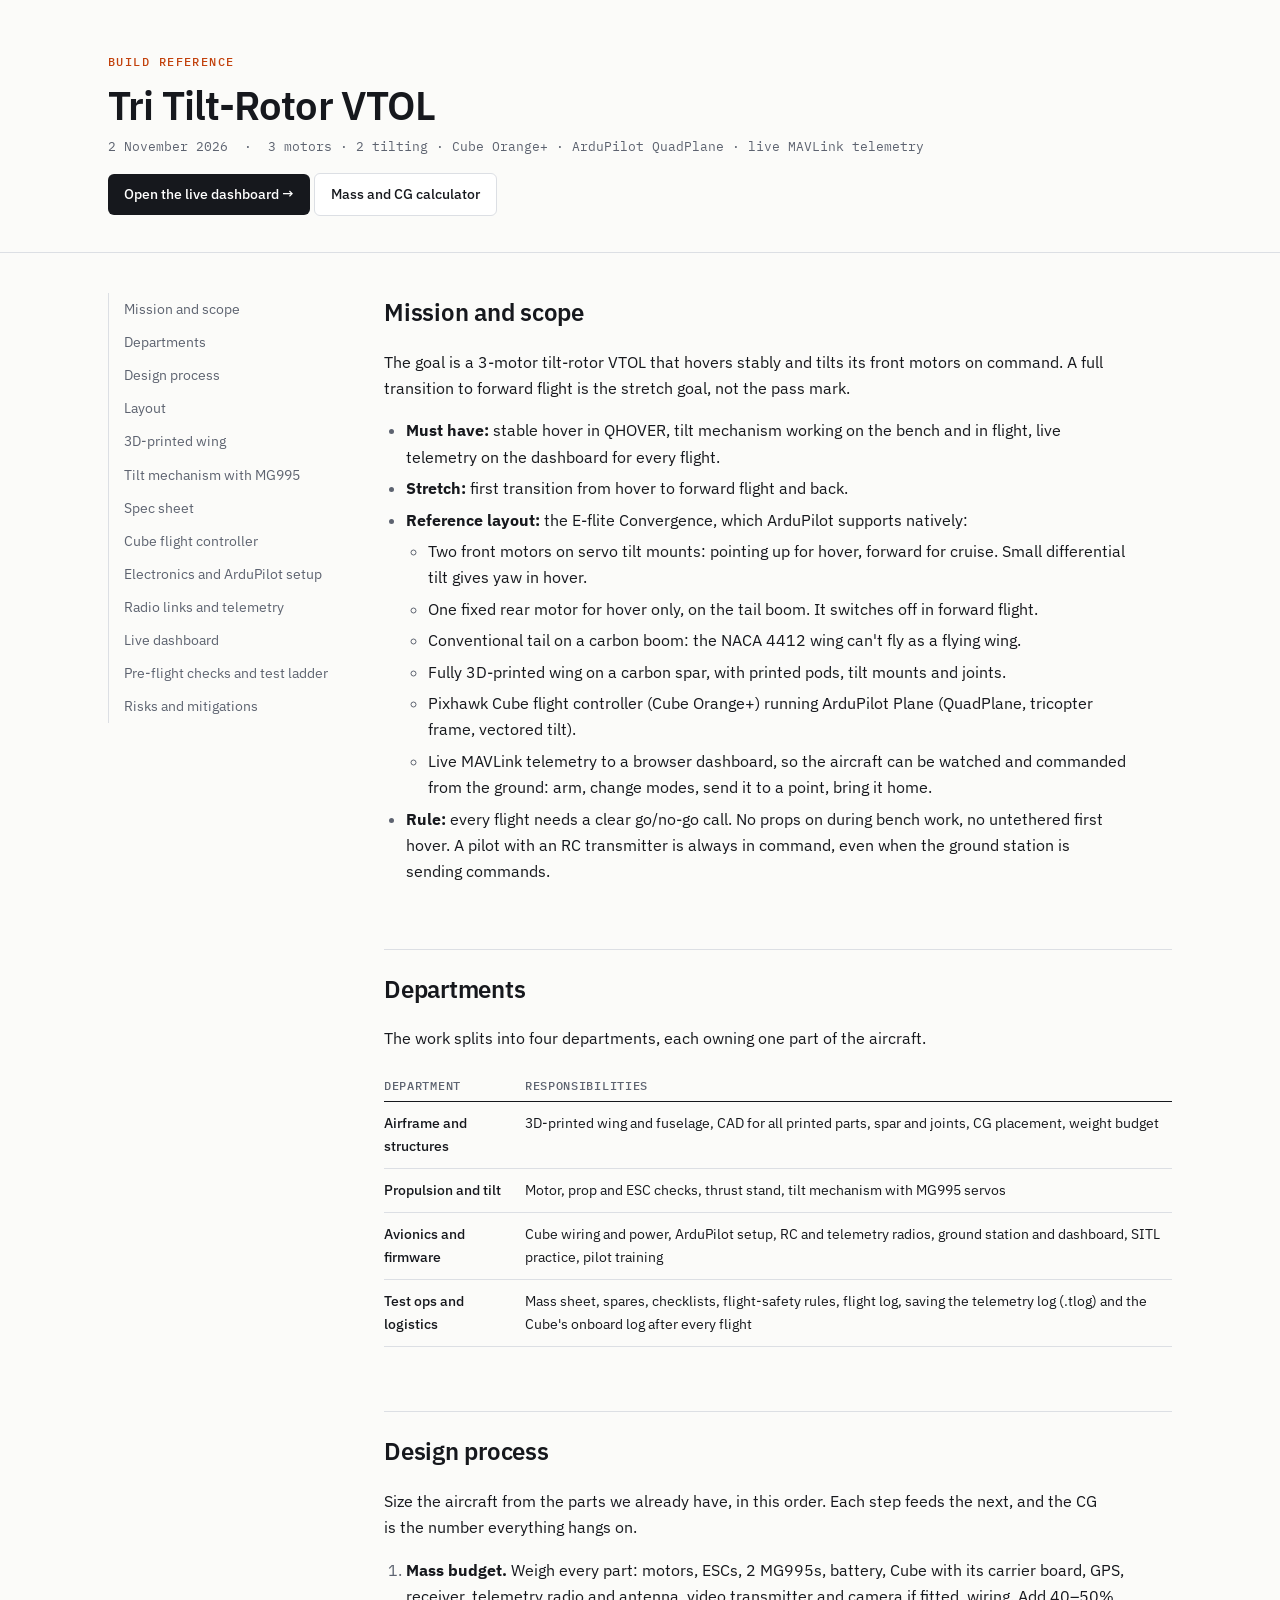
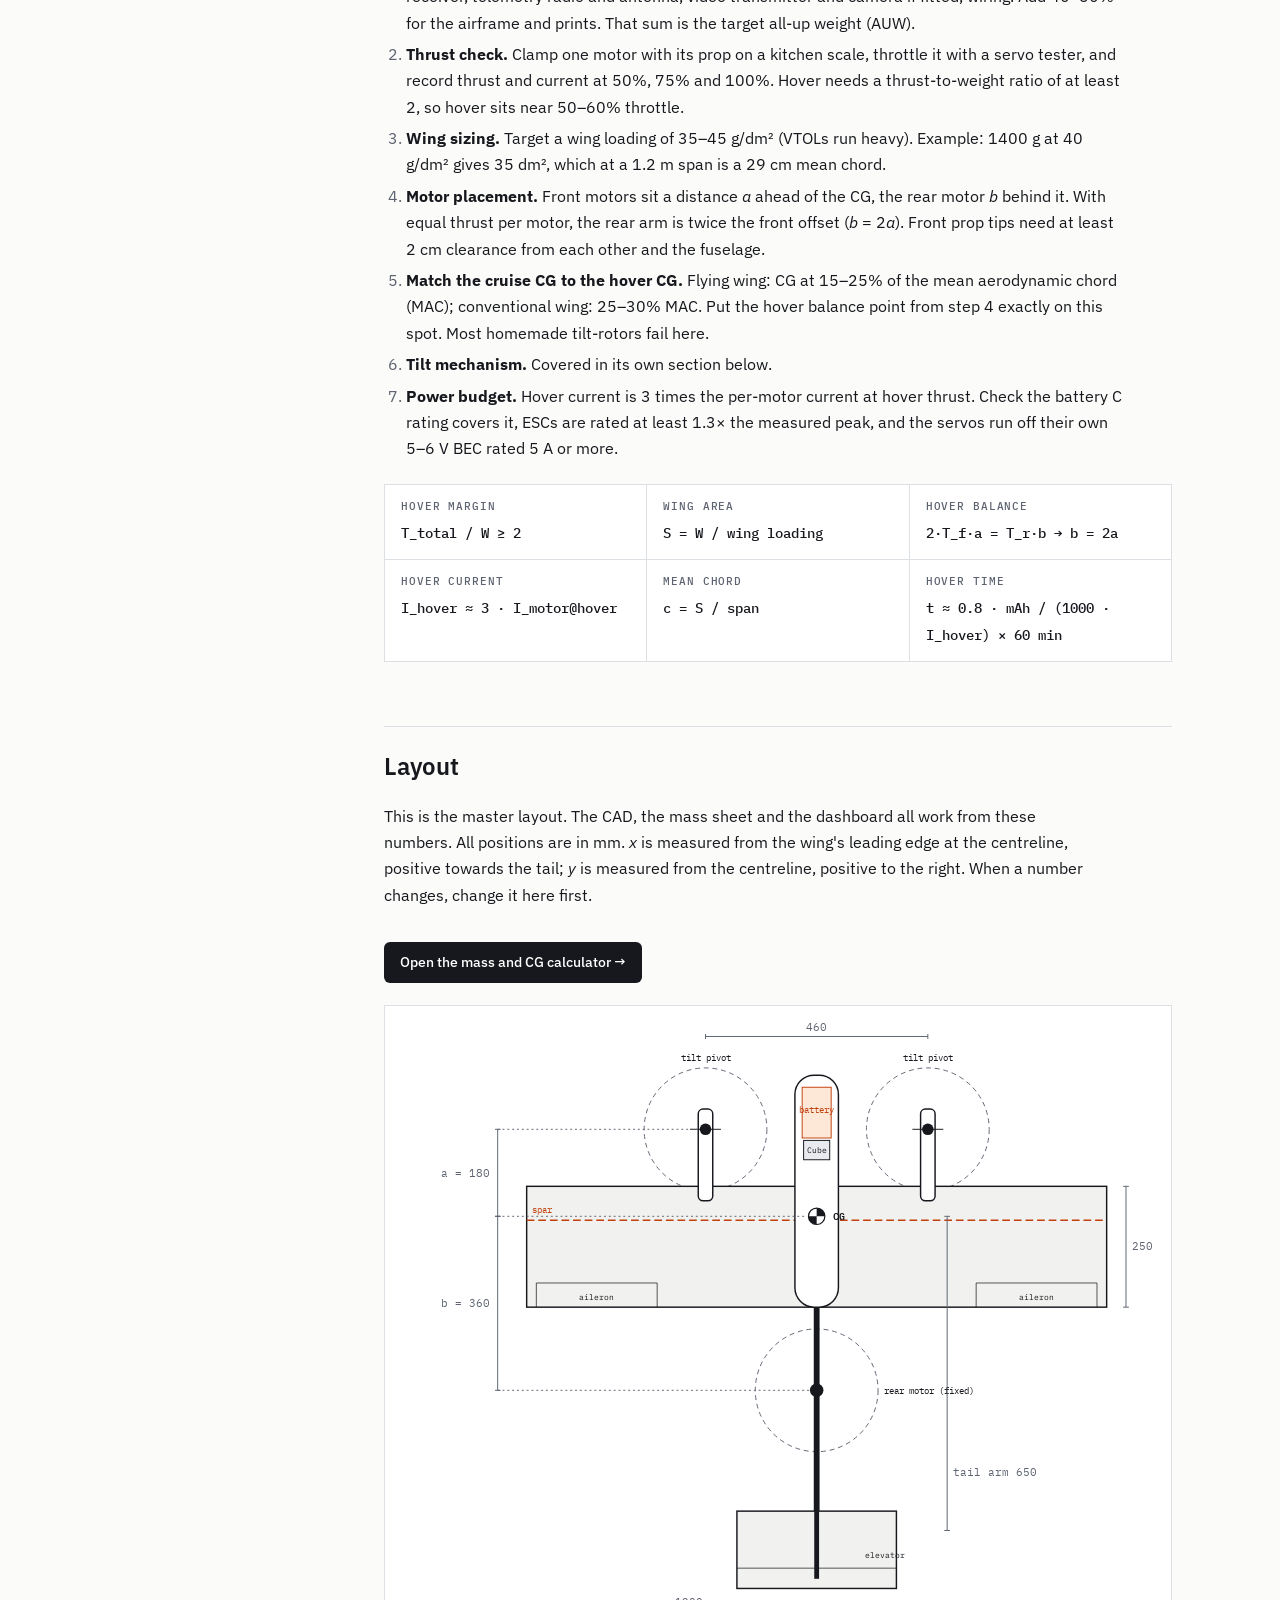
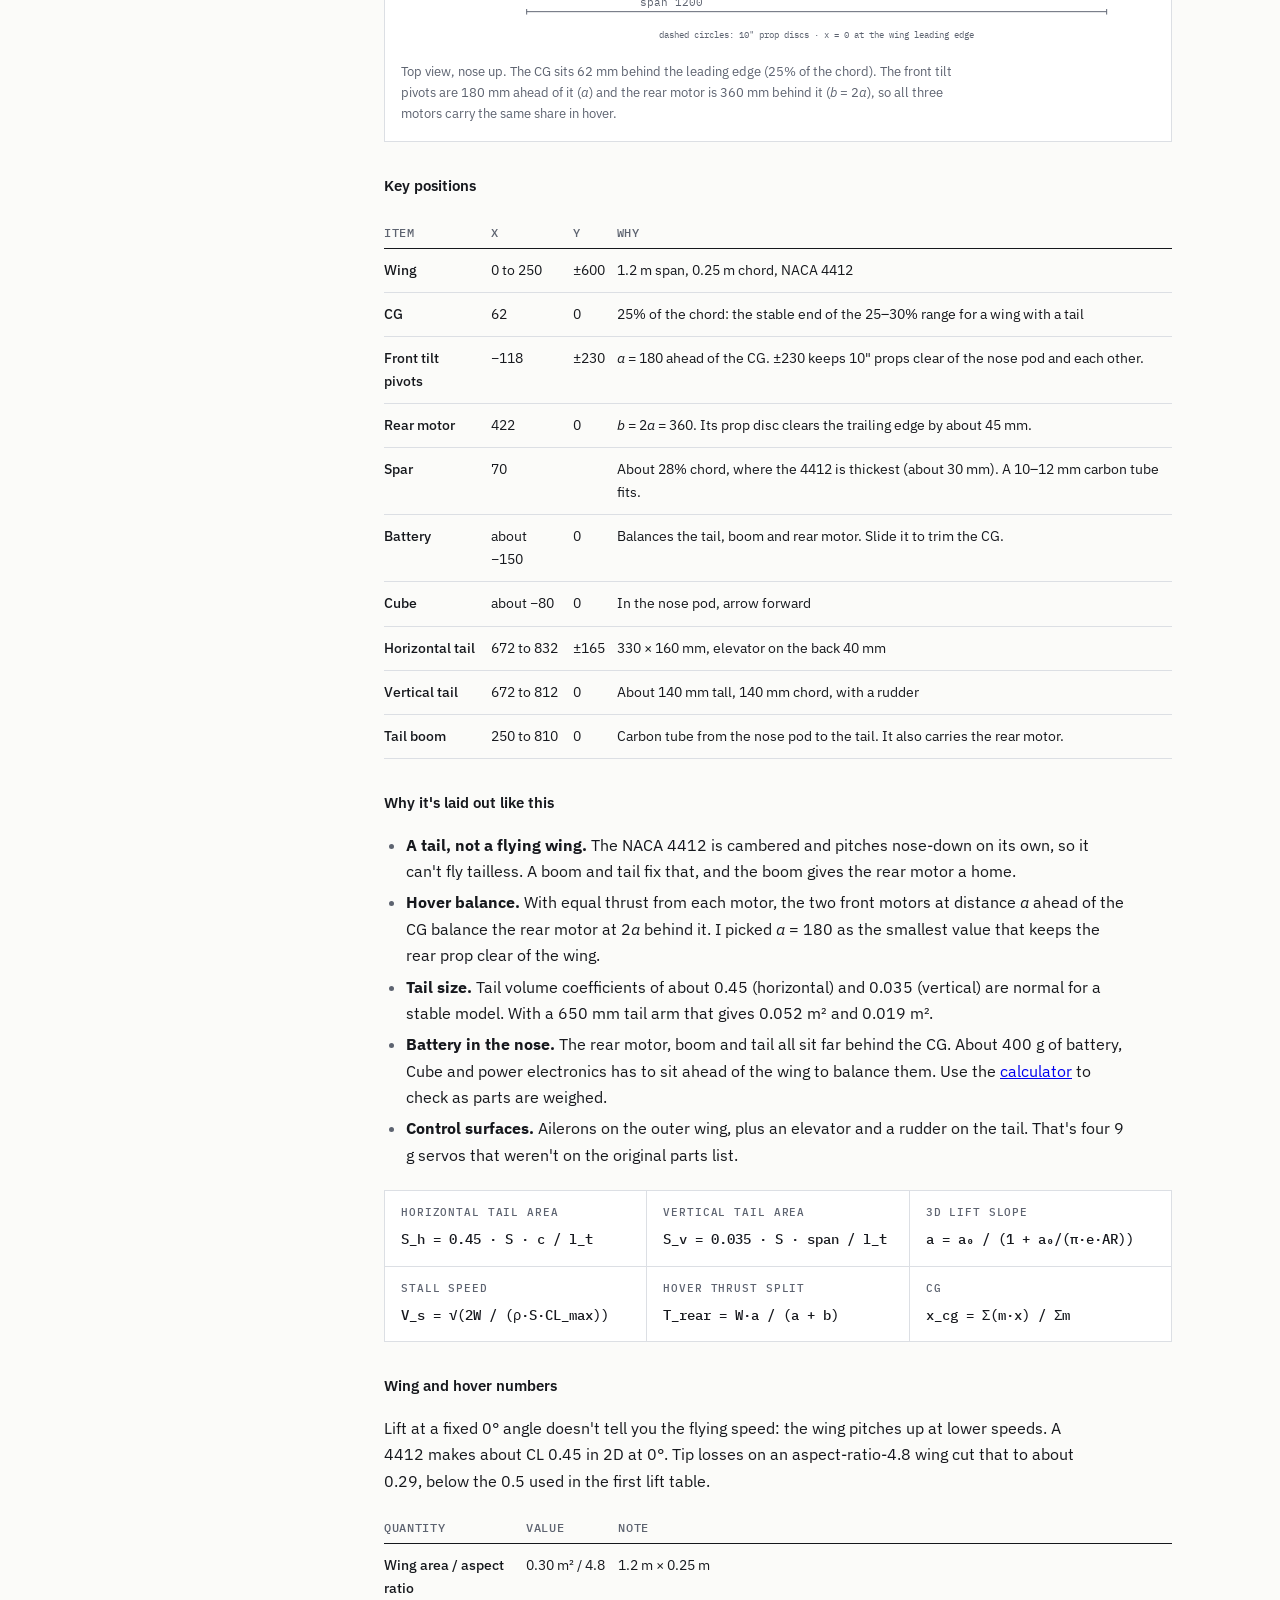
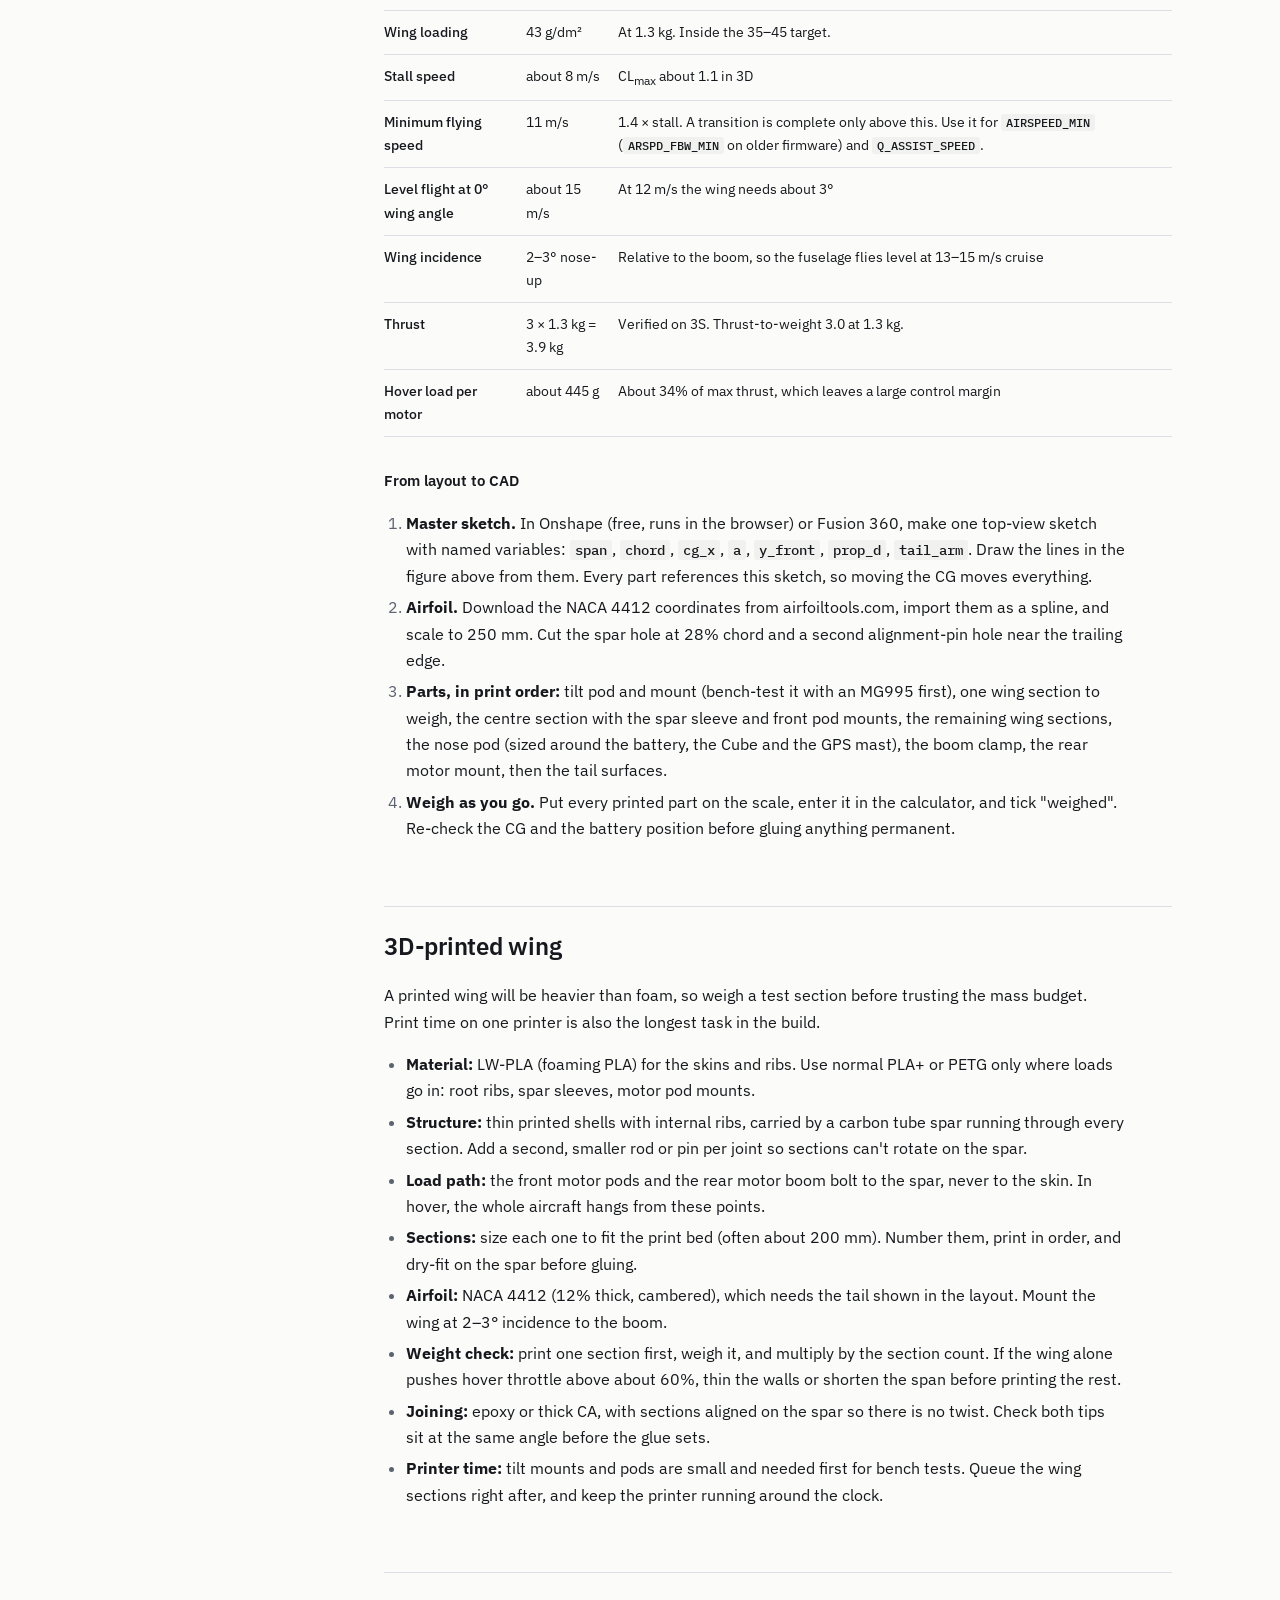
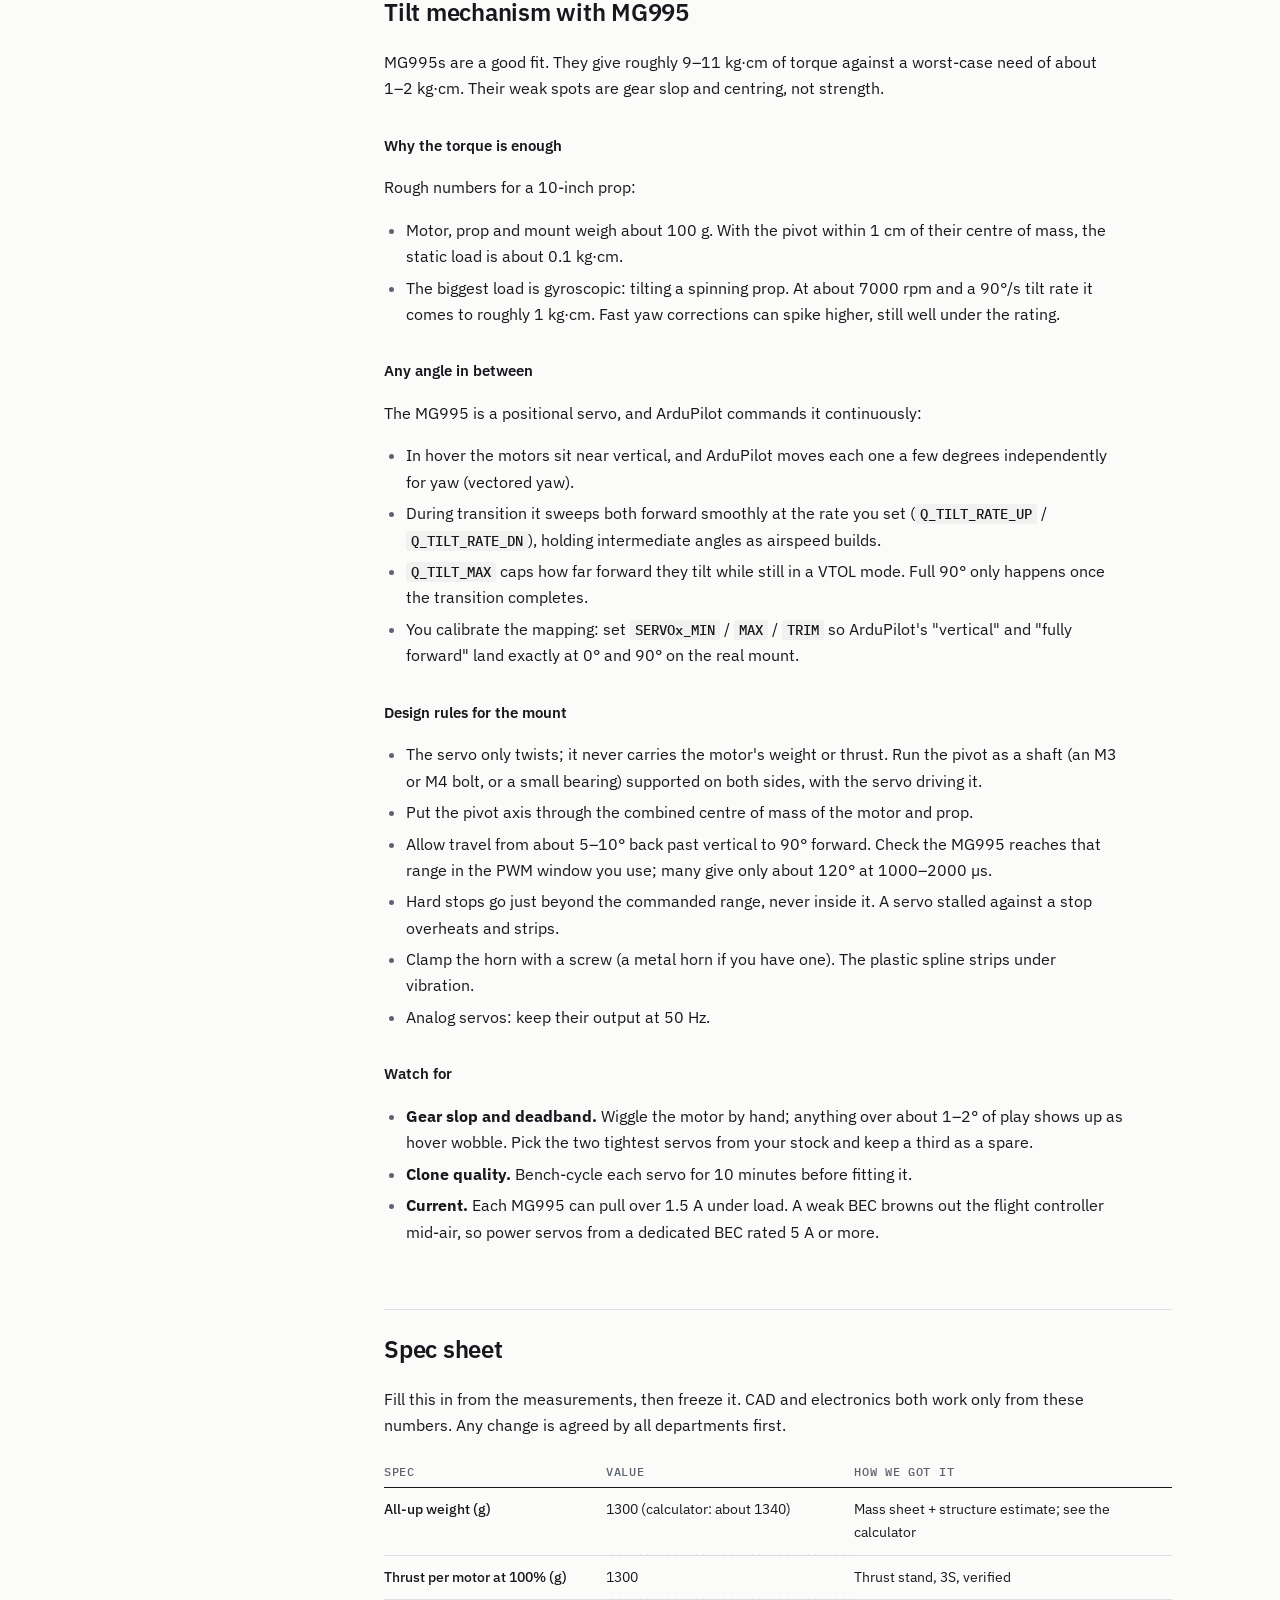
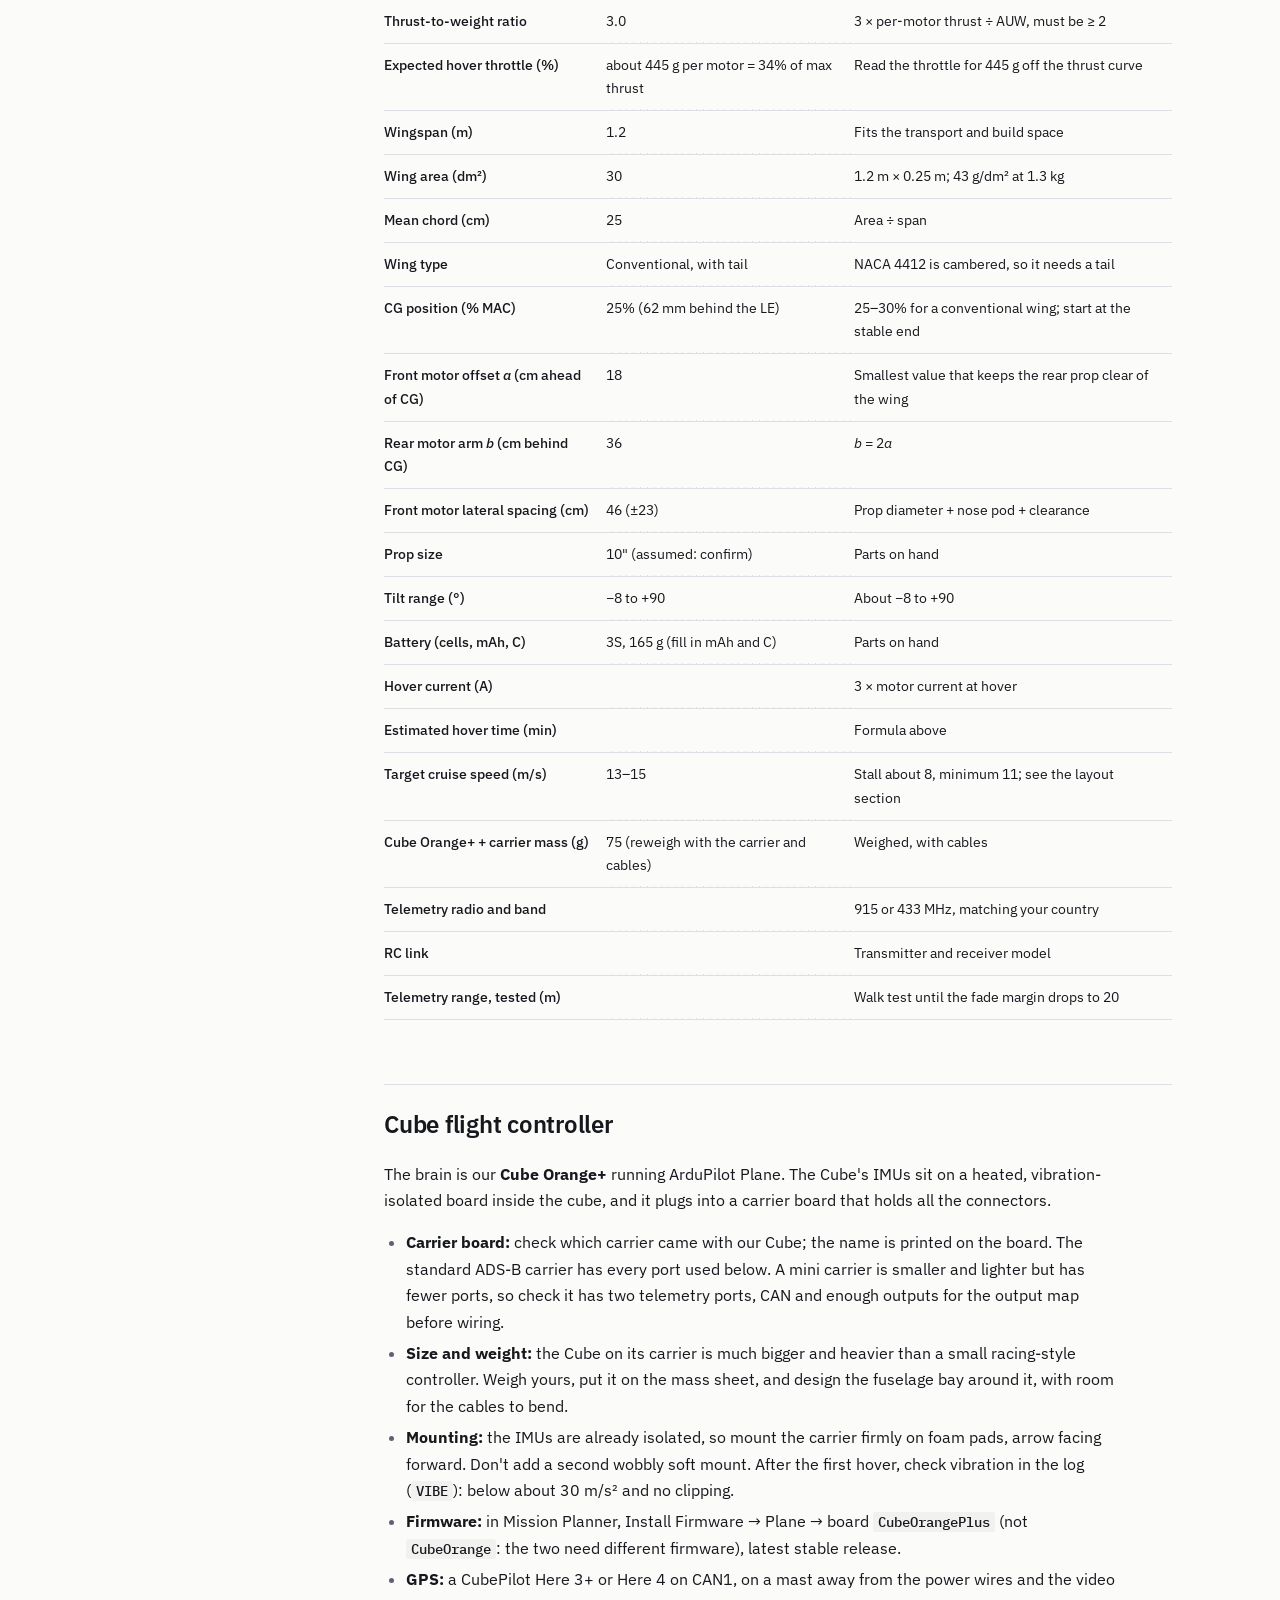
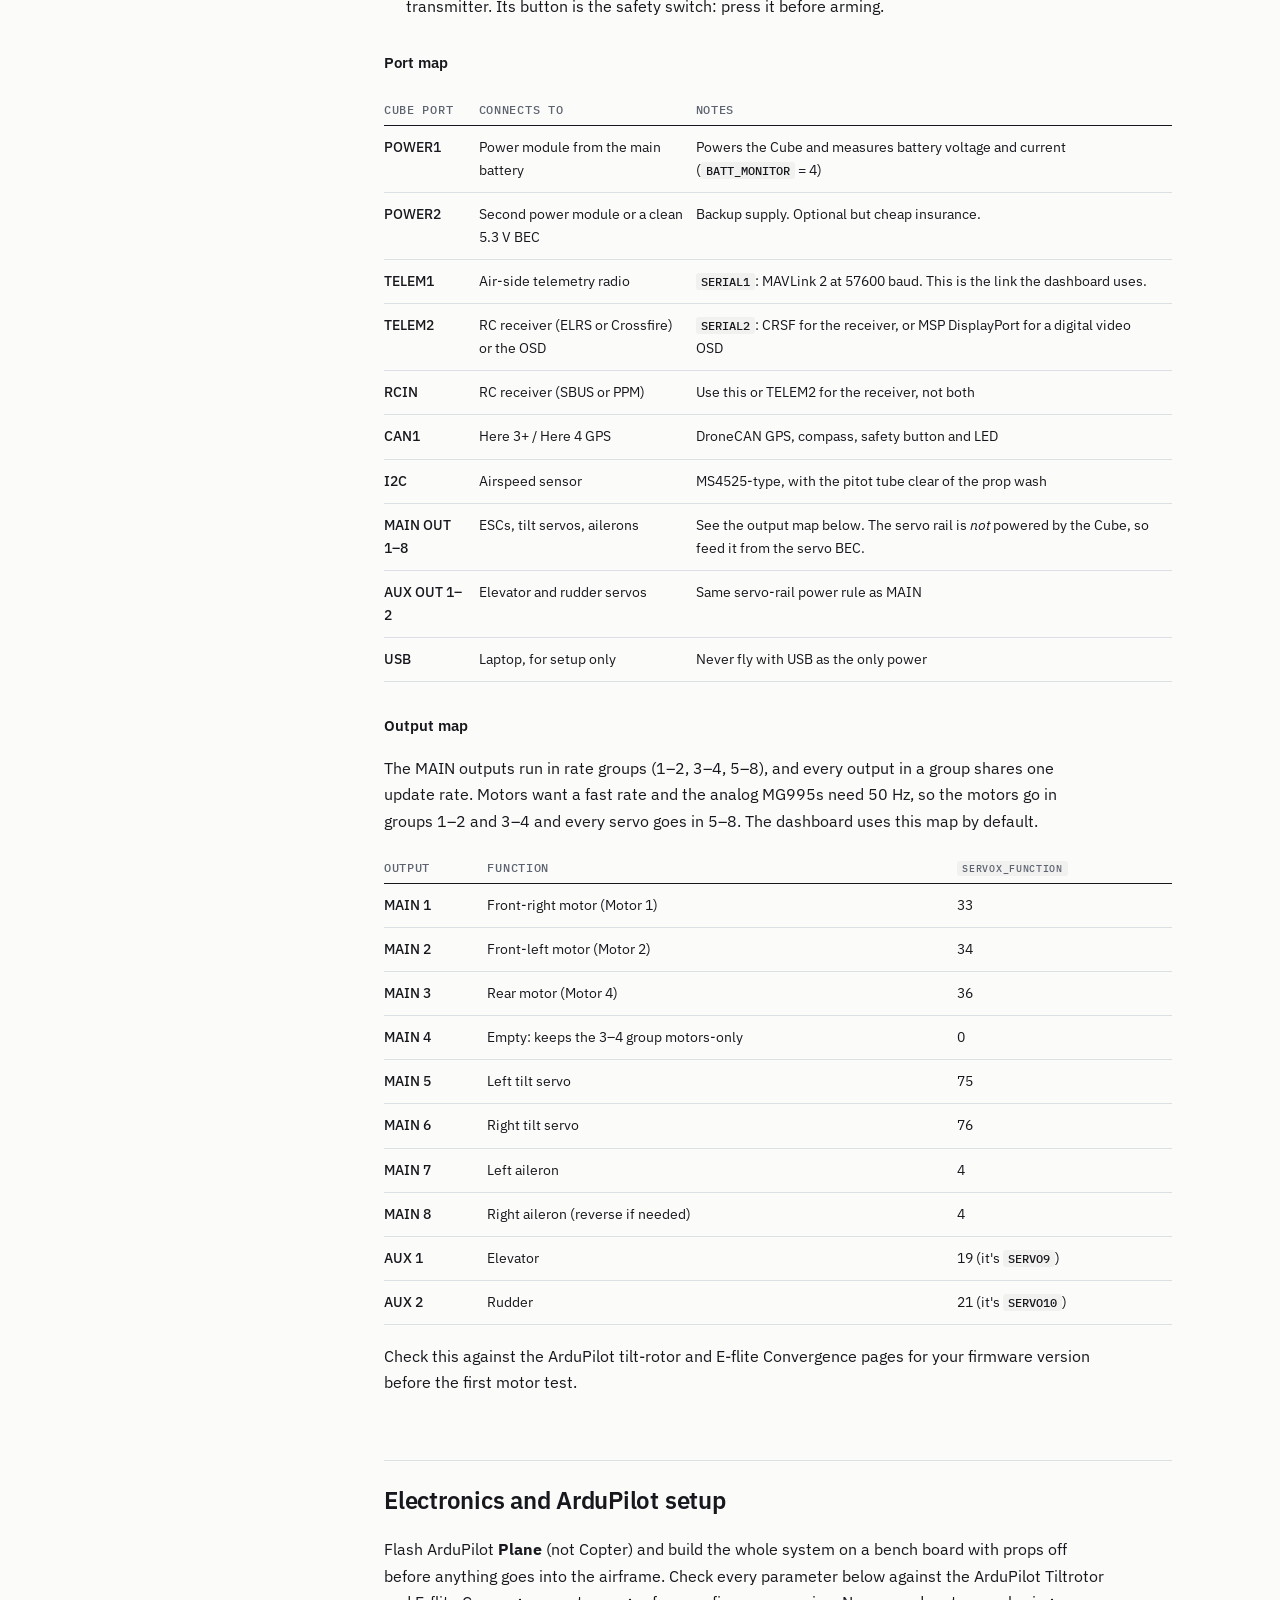
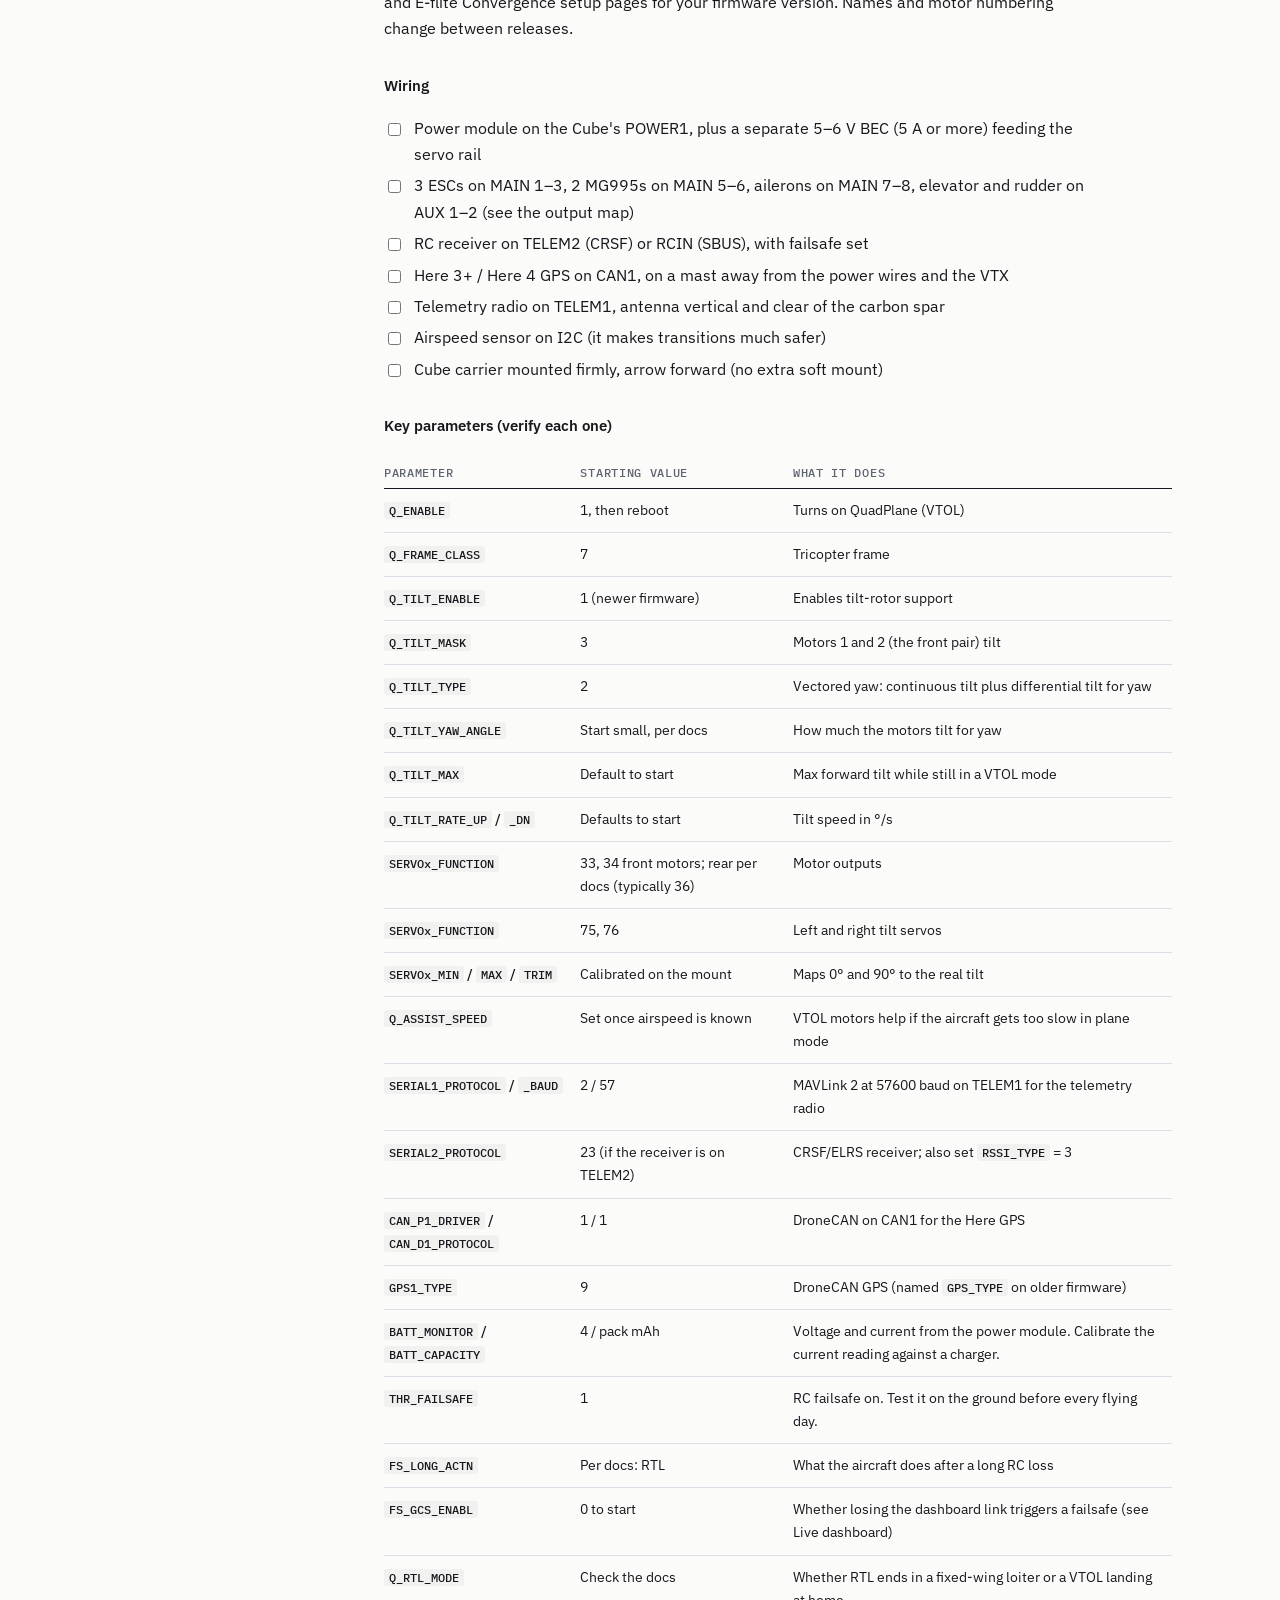
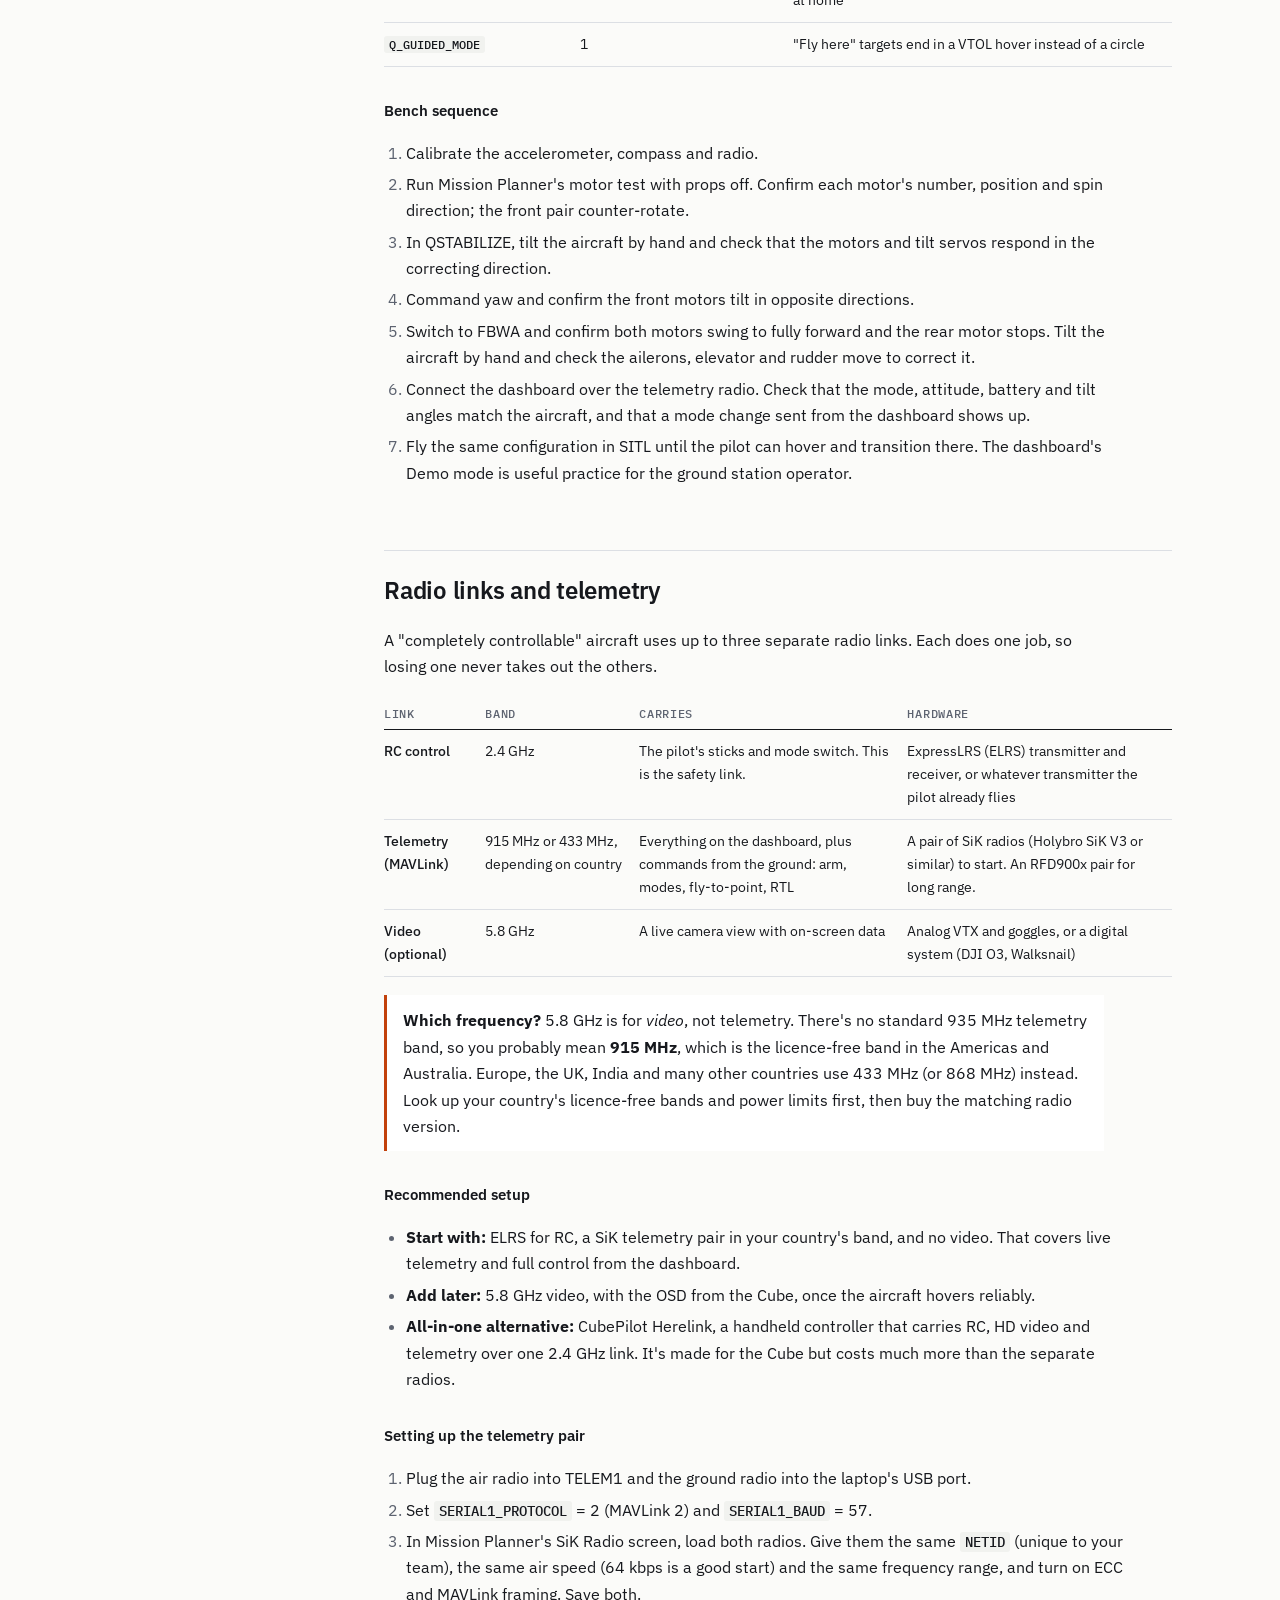
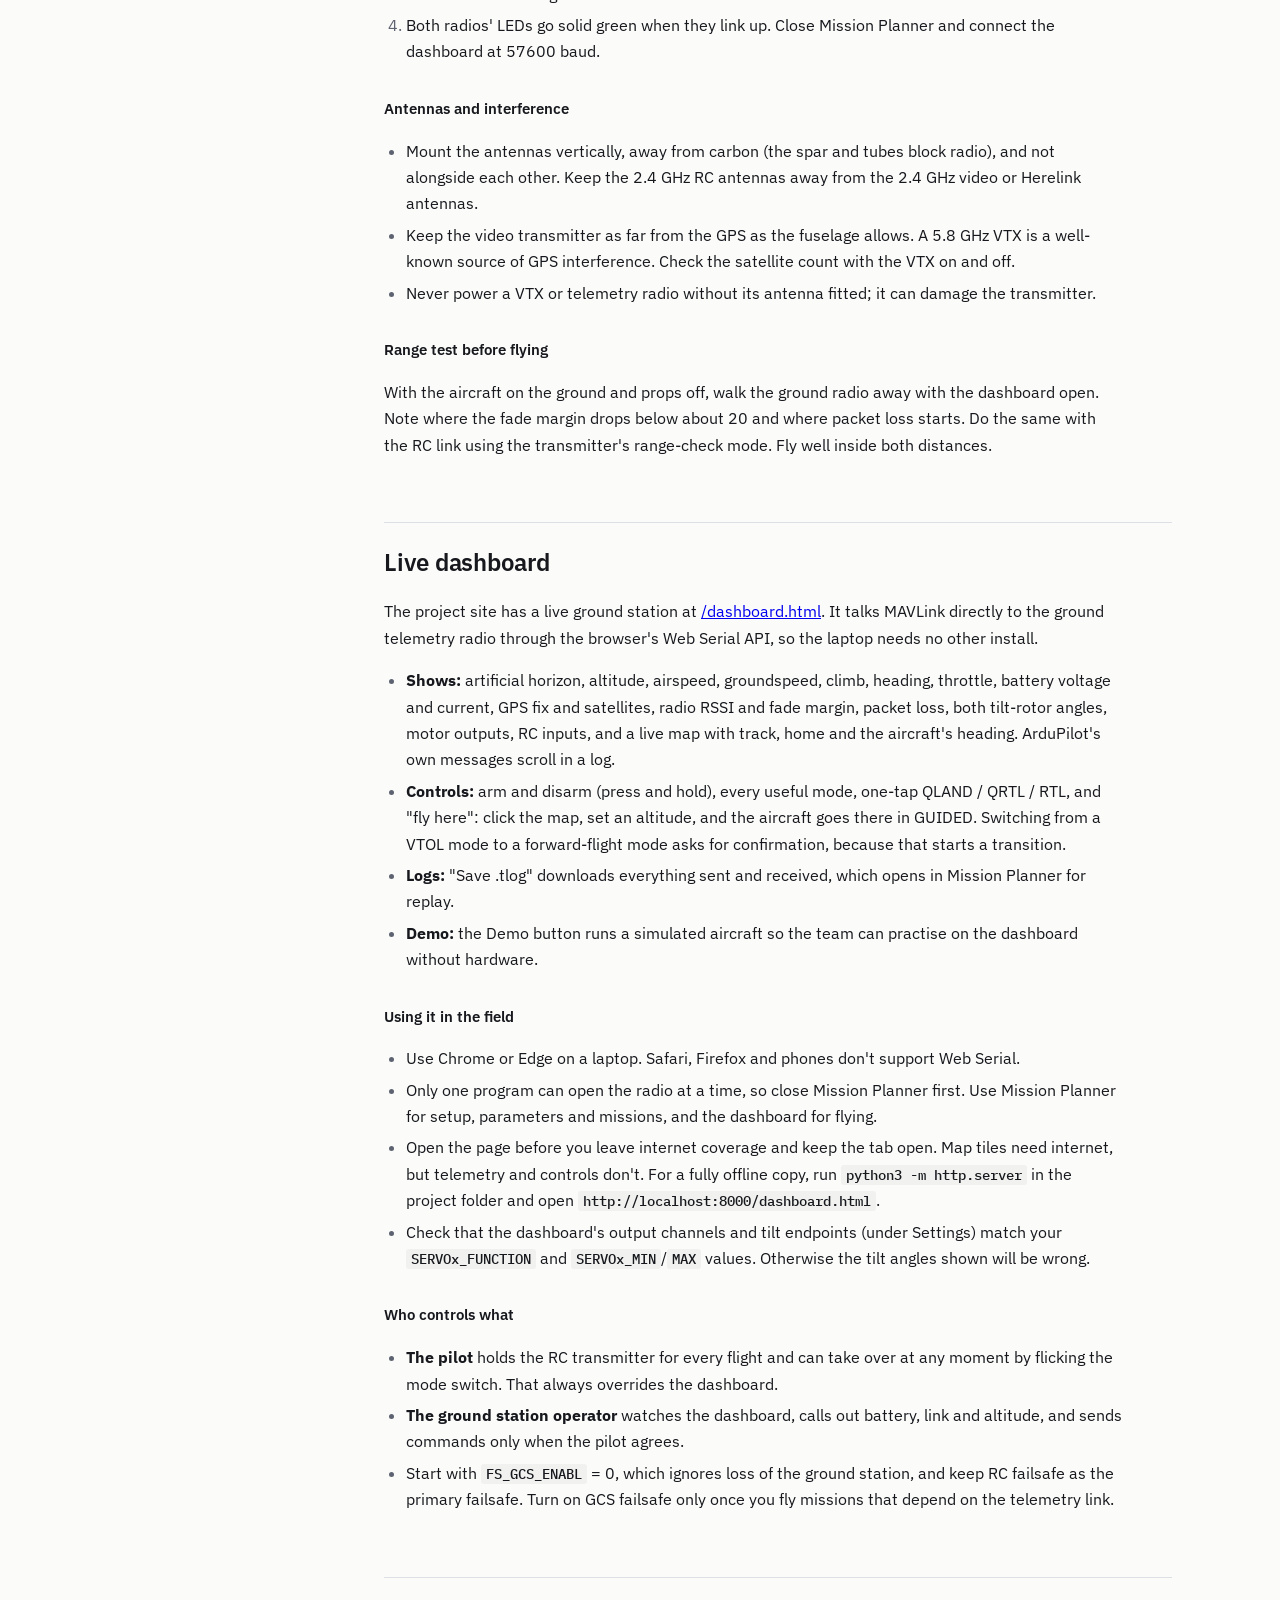
==== commit dc61eb36: "Cube Orange+ is the team's flight controller Co-Authored-By: Claude Opus 5.5 <noreply@anthropic.com>" ====
--- a/index.html
+++ b/index.html
@@ -366,7 +366,7 @@
 <td>Stall about 8, minimum 11; see the layout section</td>
 </tr>
 <tr>
-<td>Cube + carrier mass (g)</td>
+<td>Cube Orange+ + carrier mass (g)</td>
 <td>75 (reweigh with the carrier and cables)</td>
 <td>Weighed, with cables</td>
 </tr>
@@ -388,12 +388,12 @@
 </tbody>
 </table>
 <h2 id="cube">Cube flight controller</h2>
-<p>The brain is a Pixhawk Cube running ArduPilot Plane. Buy the <strong>Cube Orange+</strong> if you are buying new. A Cube Orange or Cube Black you already own also runs ArduPilot Plane. The Cube's IMUs sit on a heated, vibration-isolated board inside the cube, and it plugs into a carrier board that holds all the connectors.</p>
-<ul>
-<li><strong>Carrier board:</strong> the standard ADS-B carrier gives every port used below. A mini carrier saves space and weight but has fewer ports, so check it has two telemetry ports, CAN and enough outputs before choosing it.</li>
+<p>The brain is our <strong>Cube Orange+</strong> running ArduPilot Plane. The Cube's IMUs sit on a heated, vibration-isolated board inside the cube, and it plugs into a carrier board that holds all the connectors.</p>
+<ul>
+<li><strong>Carrier board:</strong> check which carrier came with our Cube; the name is printed on the board. The standard ADS-B carrier has every port used below. A mini carrier is smaller and lighter but has fewer ports, so check it has two telemetry ports, CAN and enough outputs for the output map before wiring.</li>
 <li><strong>Size and weight:</strong> the Cube on its carrier is much bigger and heavier than a small racing-style controller. Weigh yours, put it on the mass sheet, and design the fuselage bay around it, with room for the cables to bend.</li>
 <li><strong>Mounting:</strong> the IMUs are already isolated, so mount the carrier firmly on foam pads, arrow facing forward. Don't add a second wobbly soft mount. After the first hover, check vibration in the log (<code>VIBE</code>): below about 30 m/s² and no clipping.</li>
-<li><strong>Firmware:</strong> in Mission Planner, Install Firmware → Plane → board <code>CubeOrangePlus</code> (or your Cube's name), latest stable release.</li>
+<li><strong>Firmware:</strong> in Mission Planner, Install Firmware → Plane → board <code>CubeOrangePlus</code> (not <code>CubeOrange</code>: the two need different firmware), latest stable release.</li>
 <li><strong>GPS:</strong> a CubePilot Here 3+ or Here 4 on CAN1, on a mast away from the power wires and the video transmitter. Its button is the safety switch: press it before arming.</li>
 </ul>
 <h3>Port map</h3>
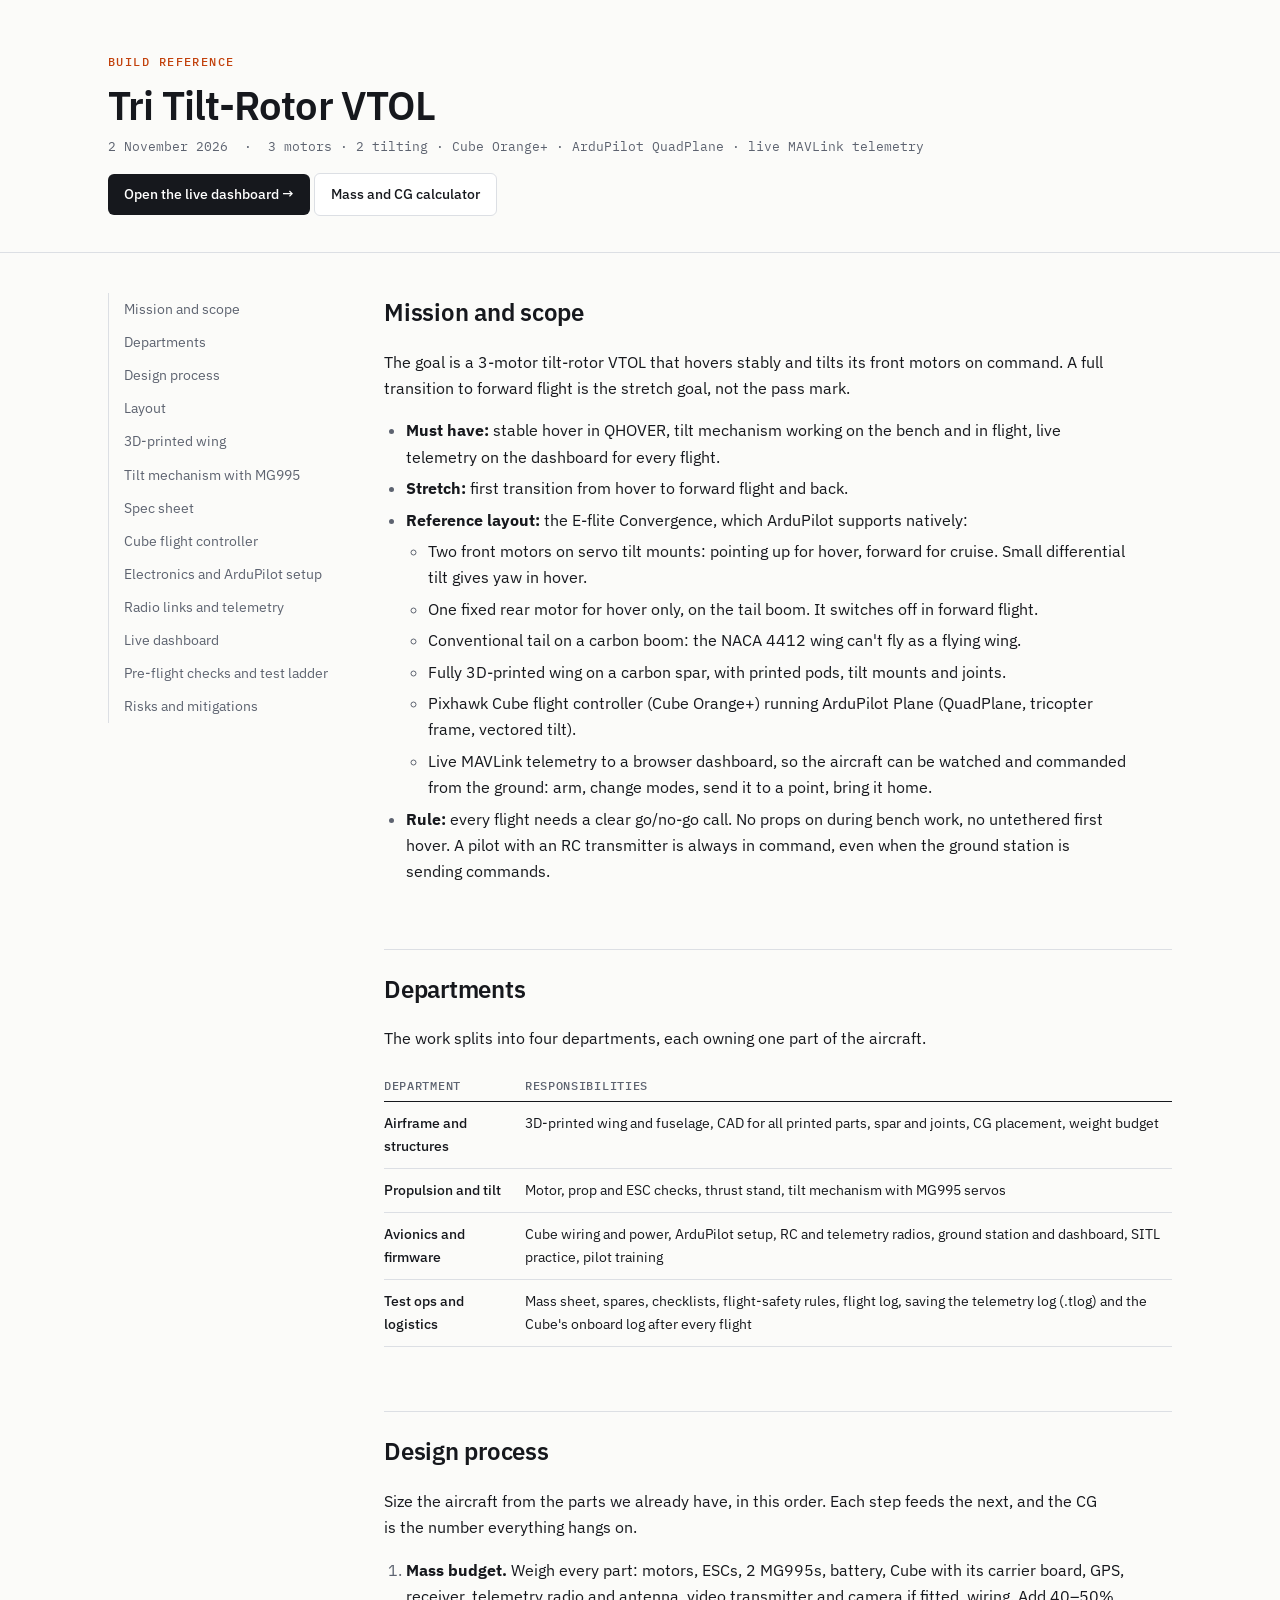
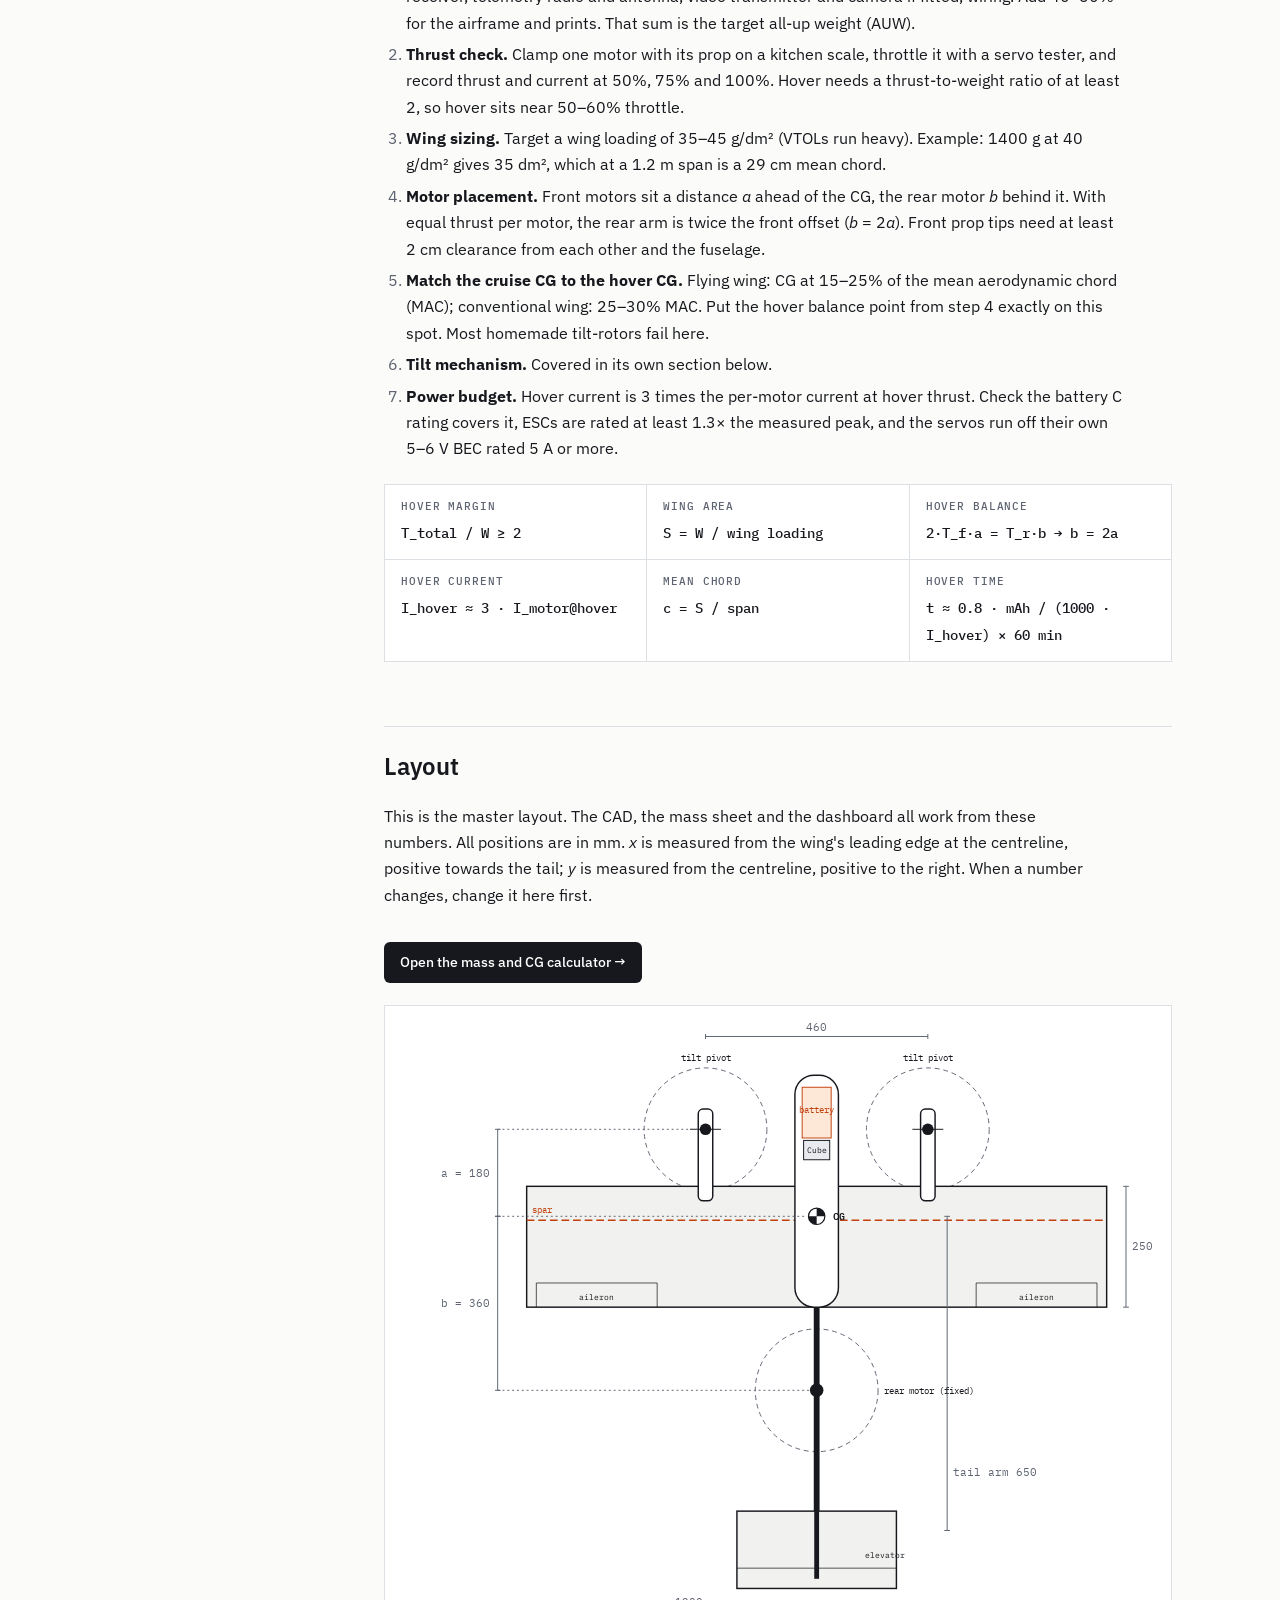
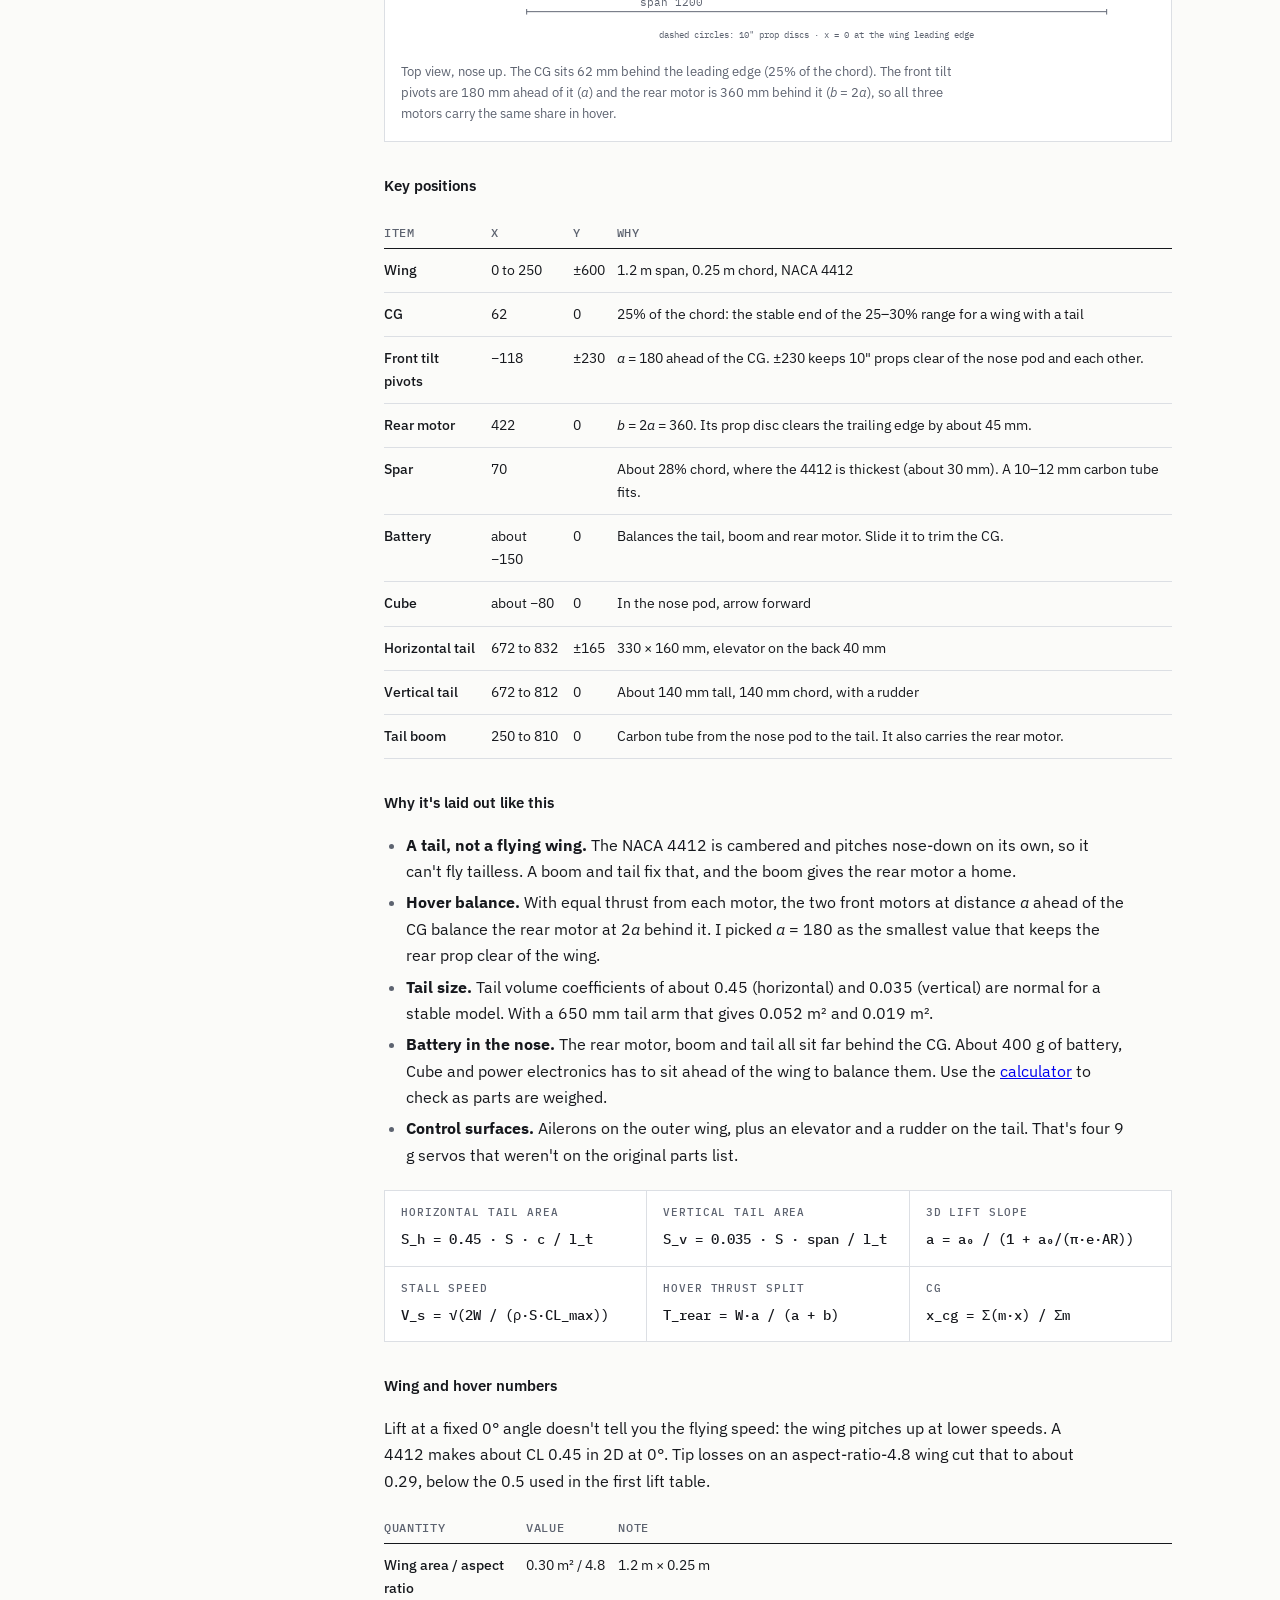
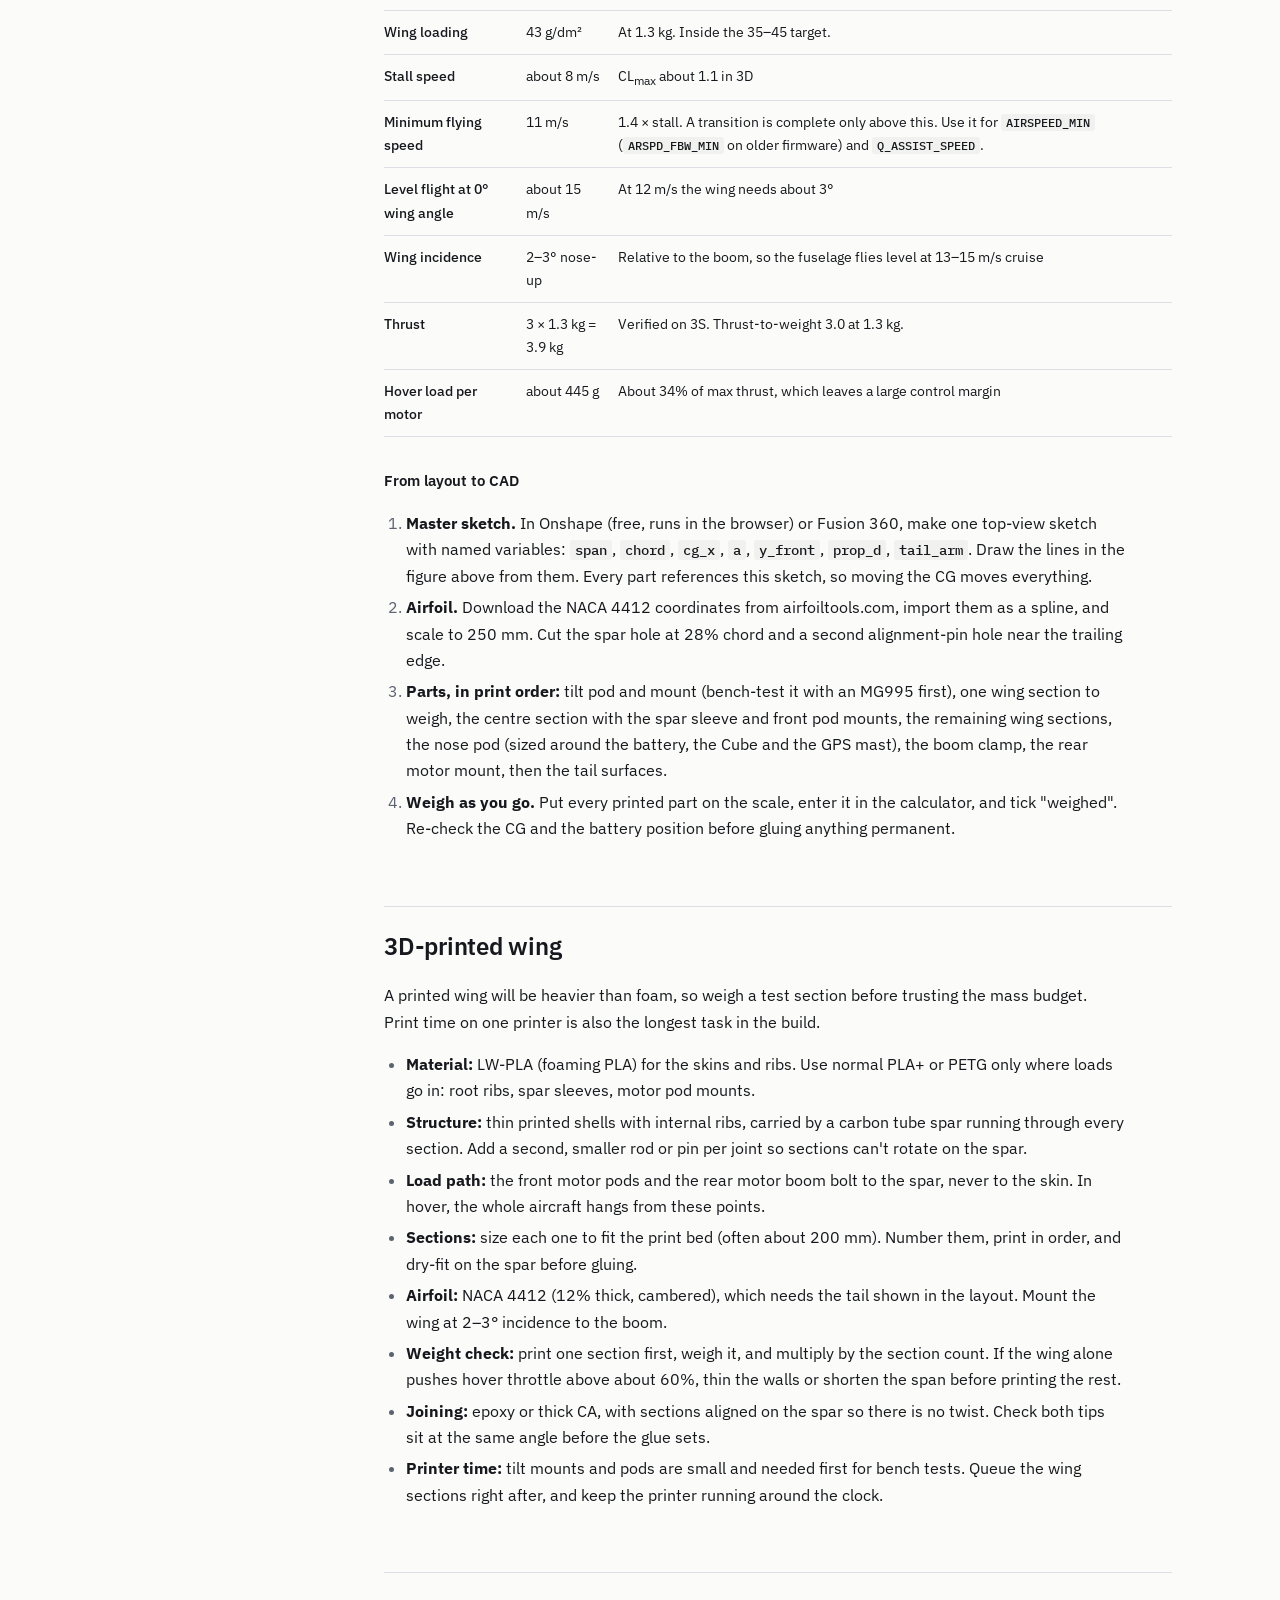
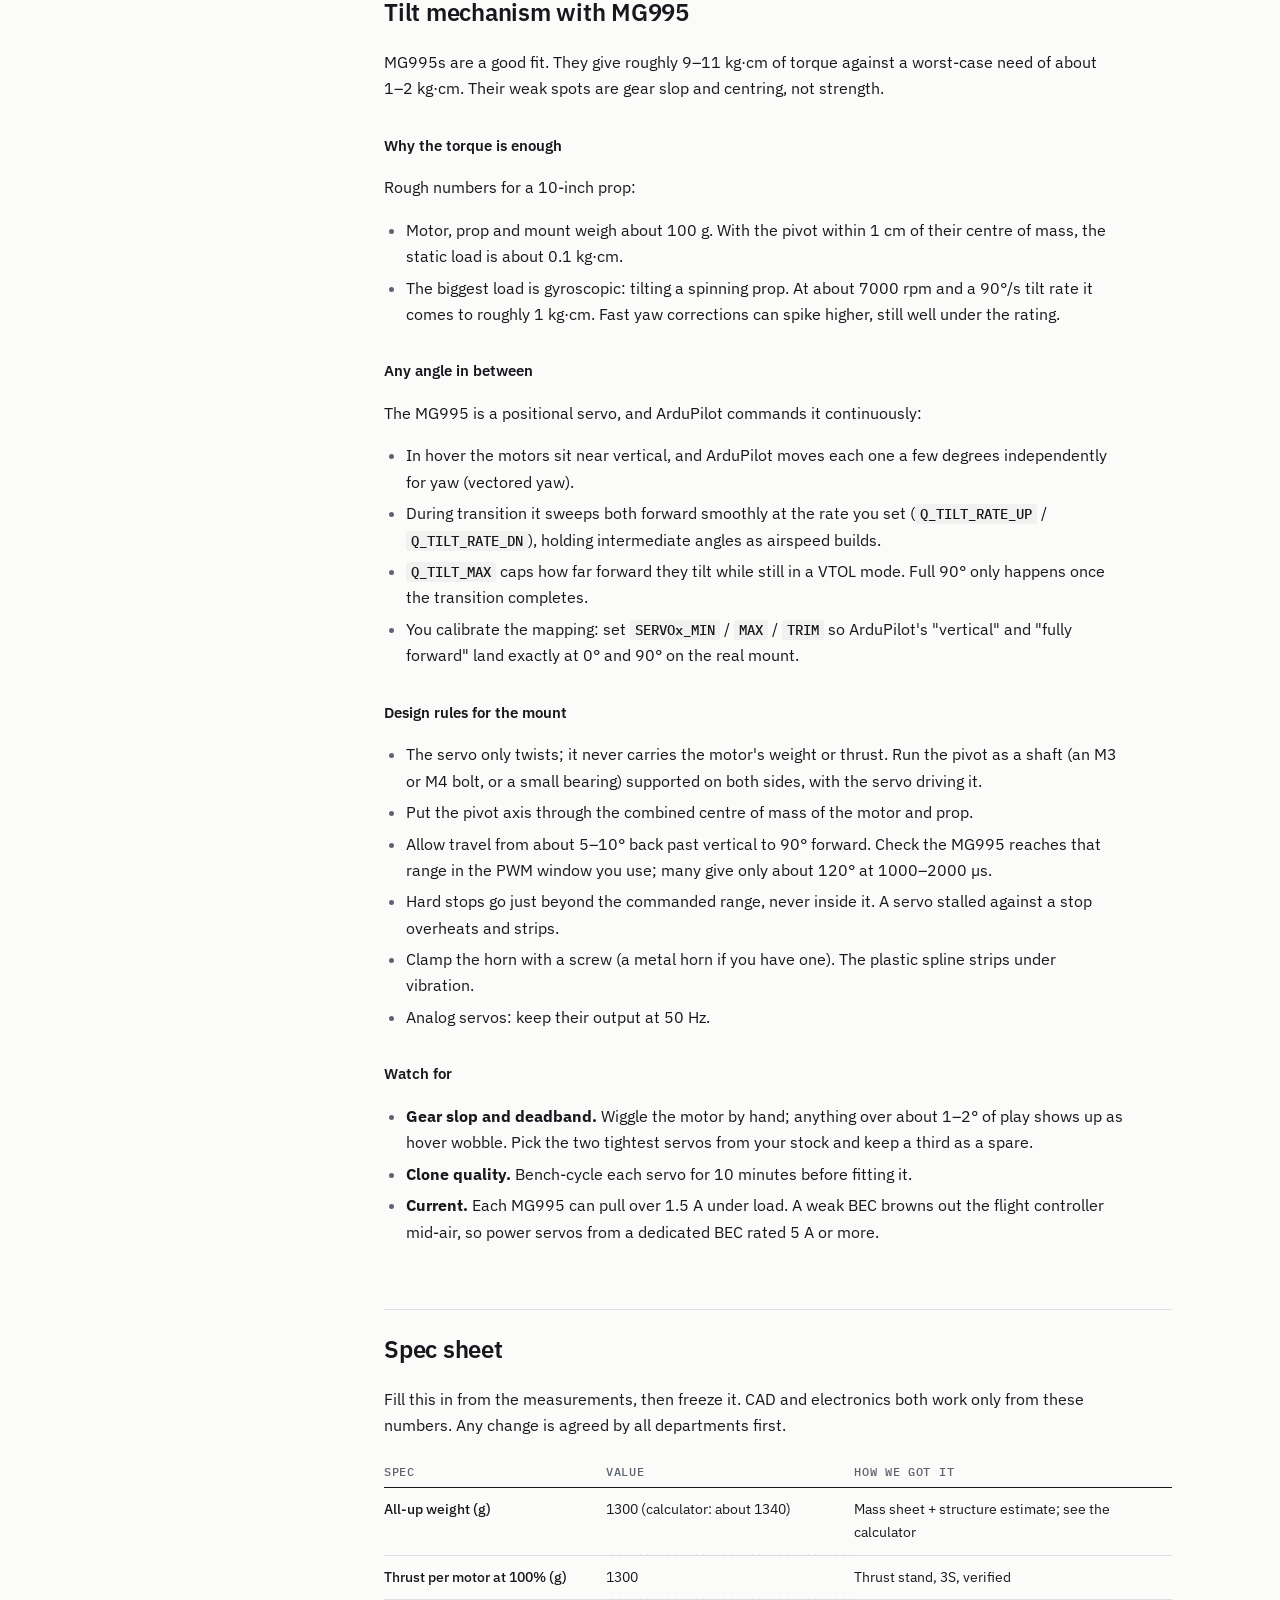
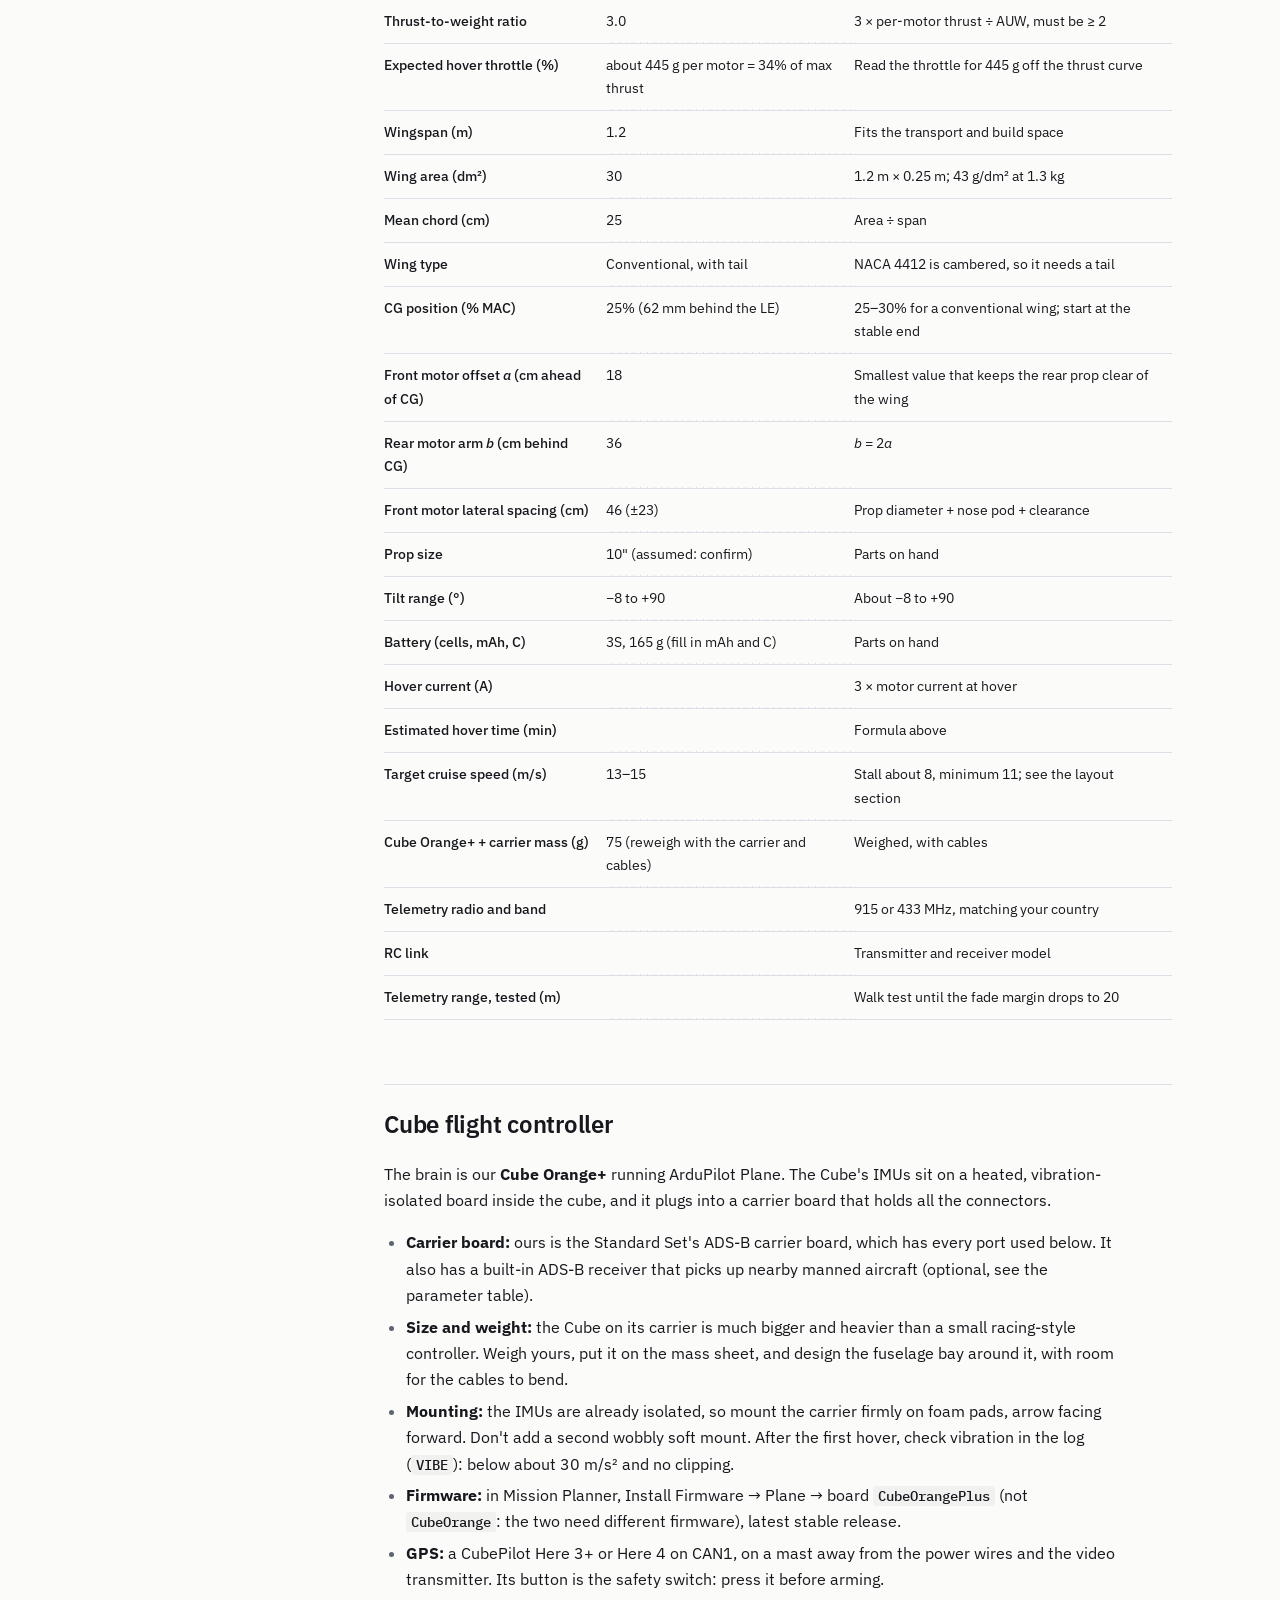
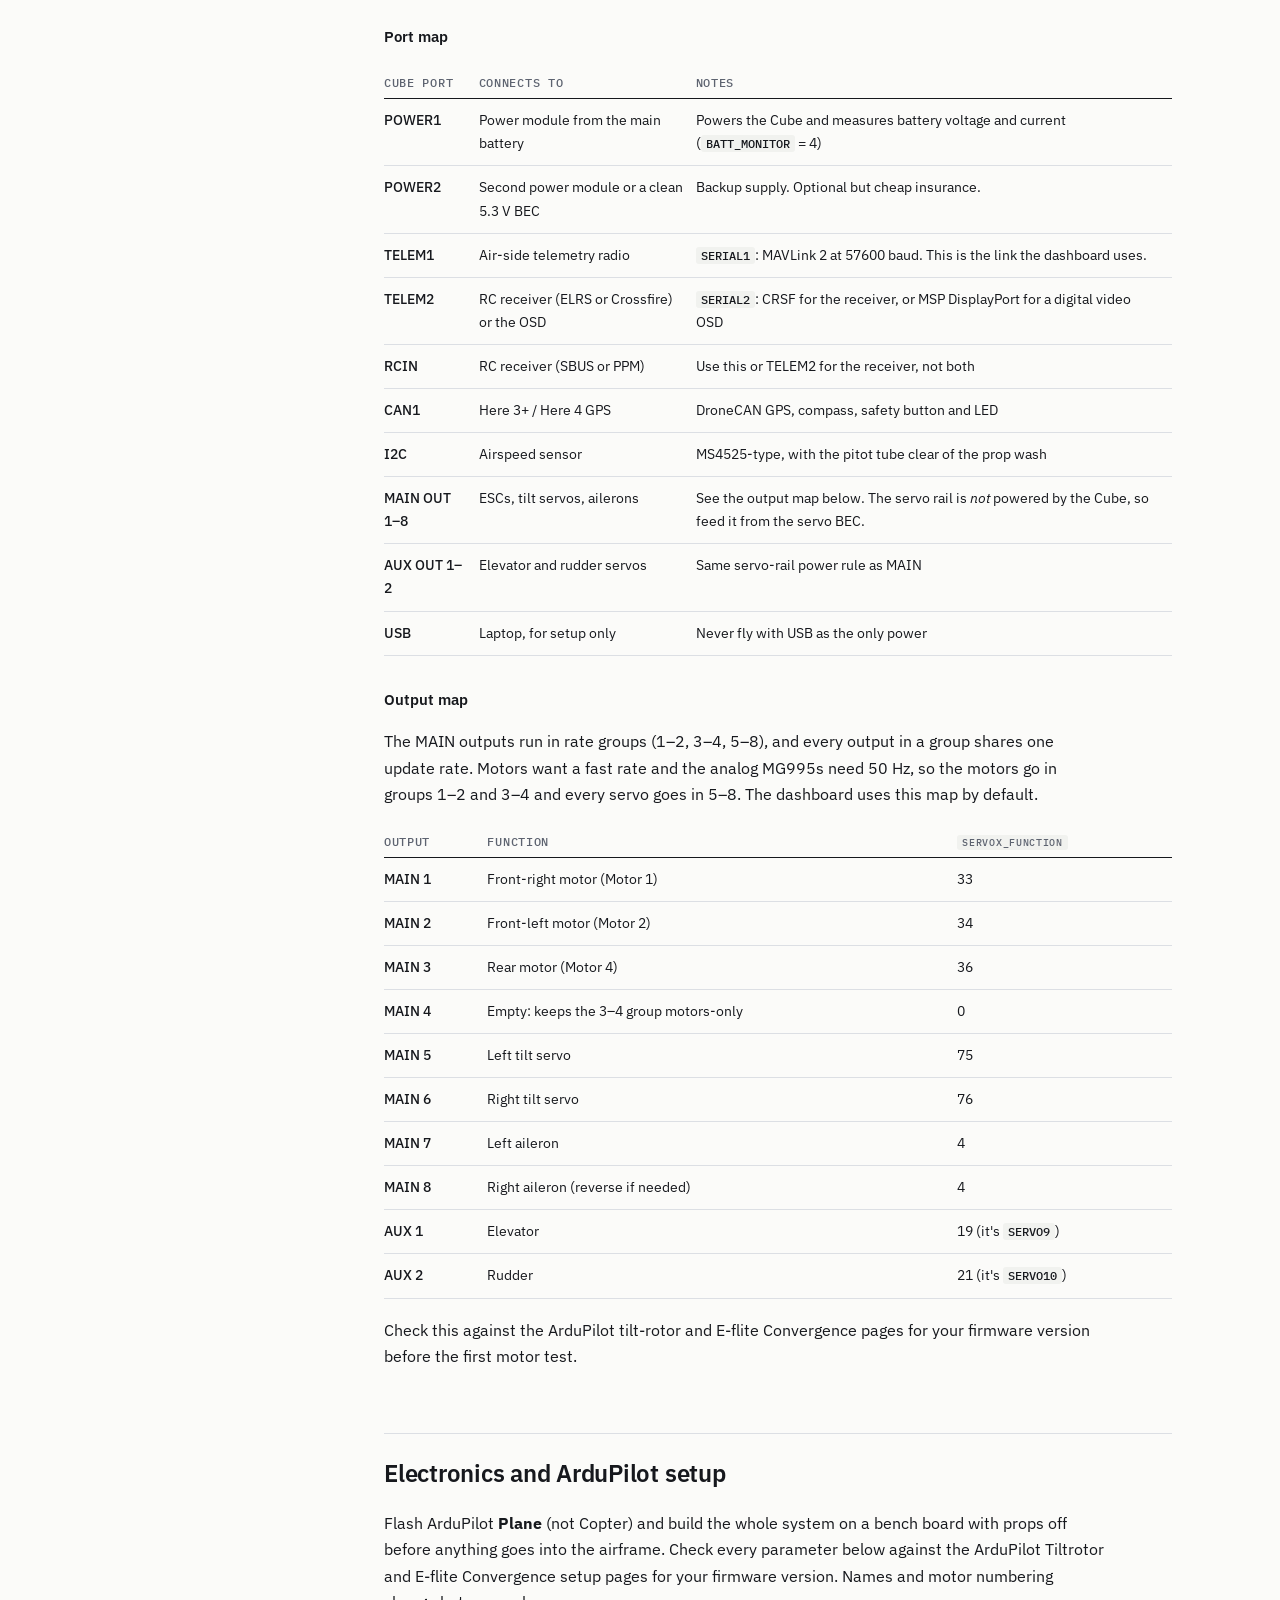
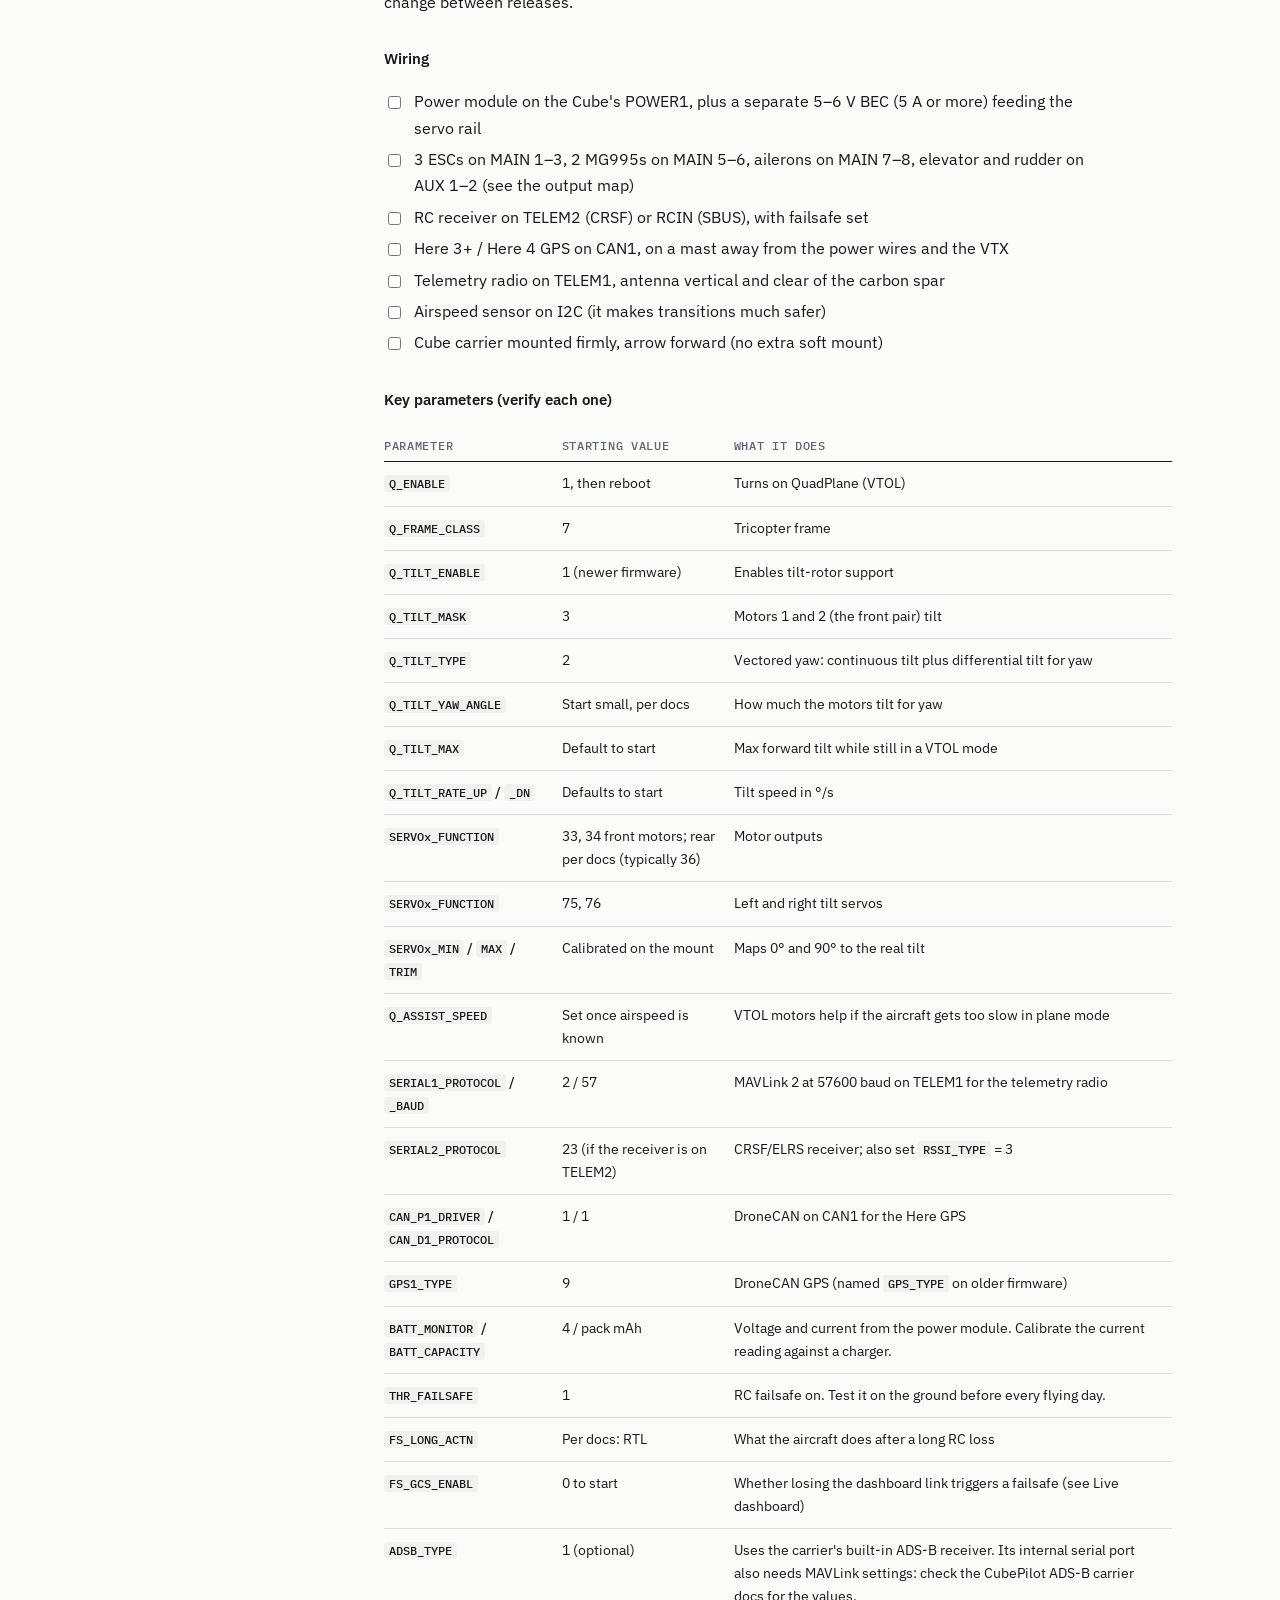
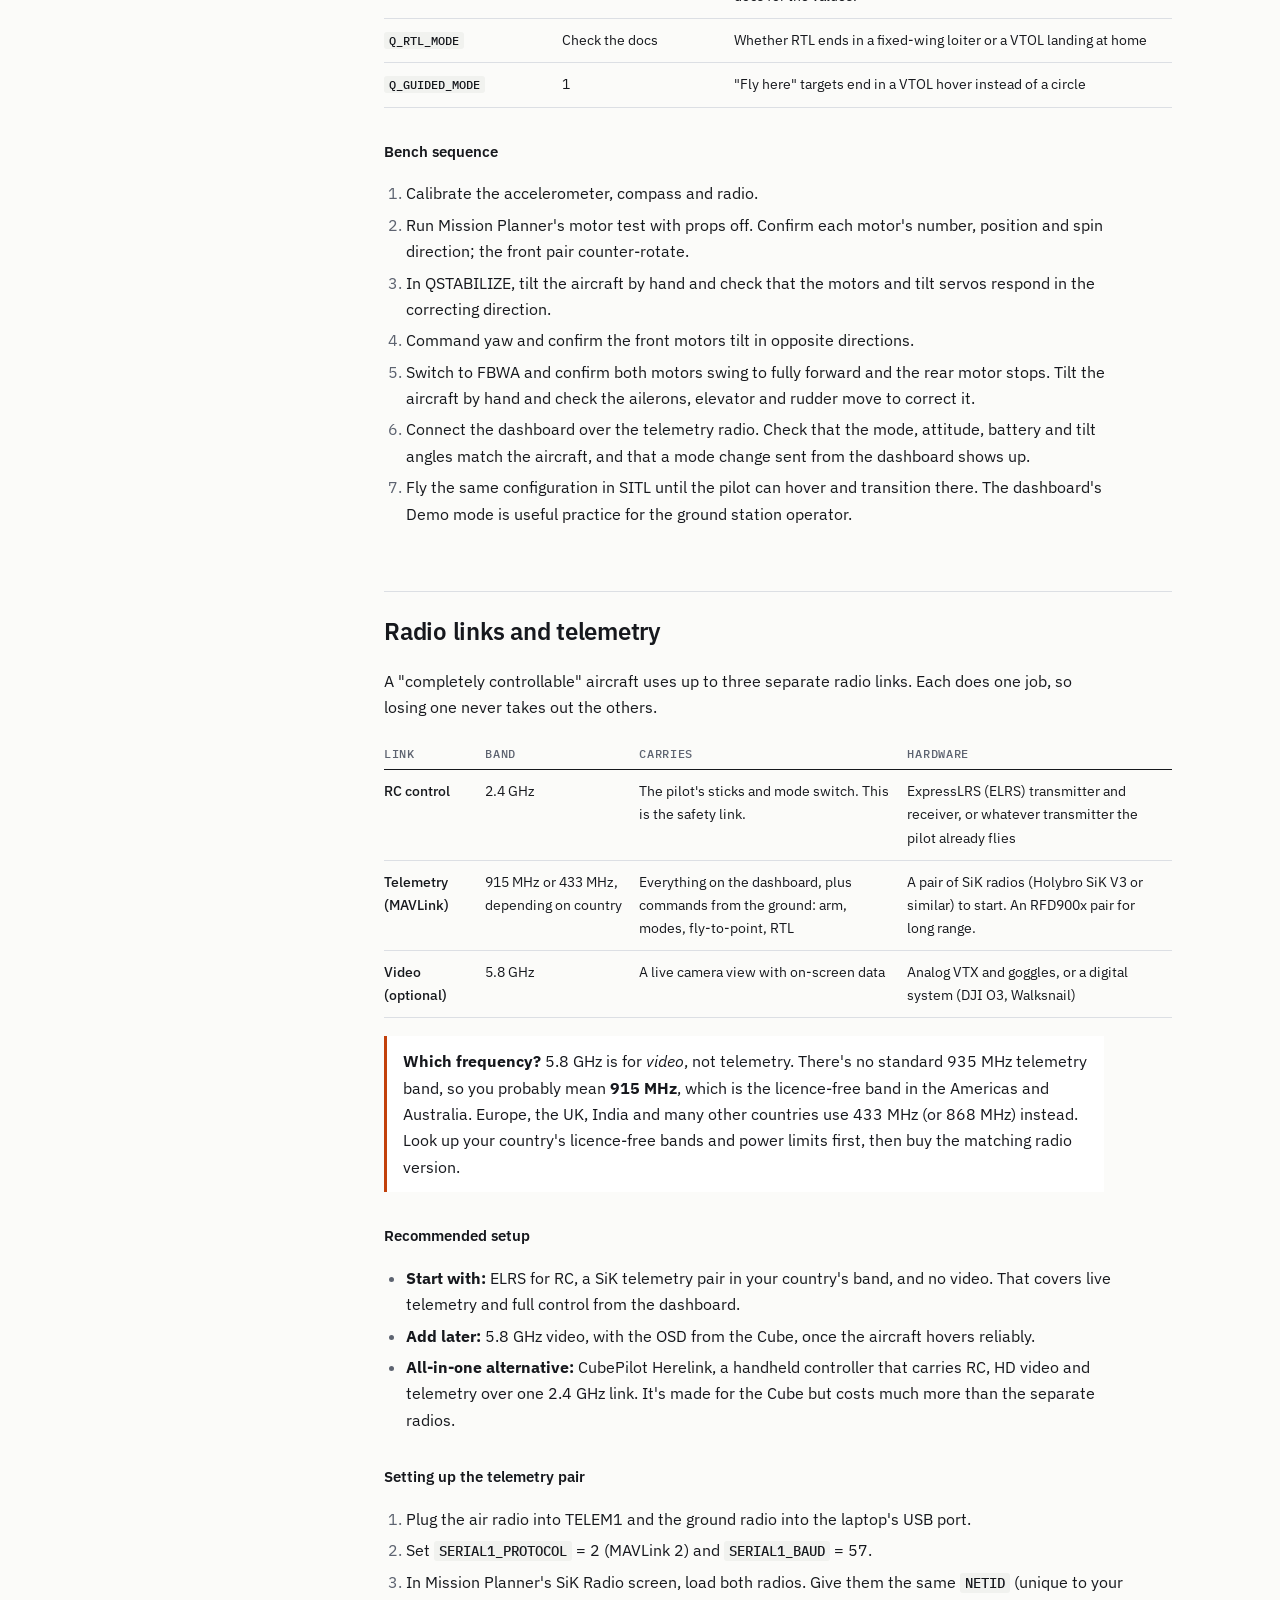
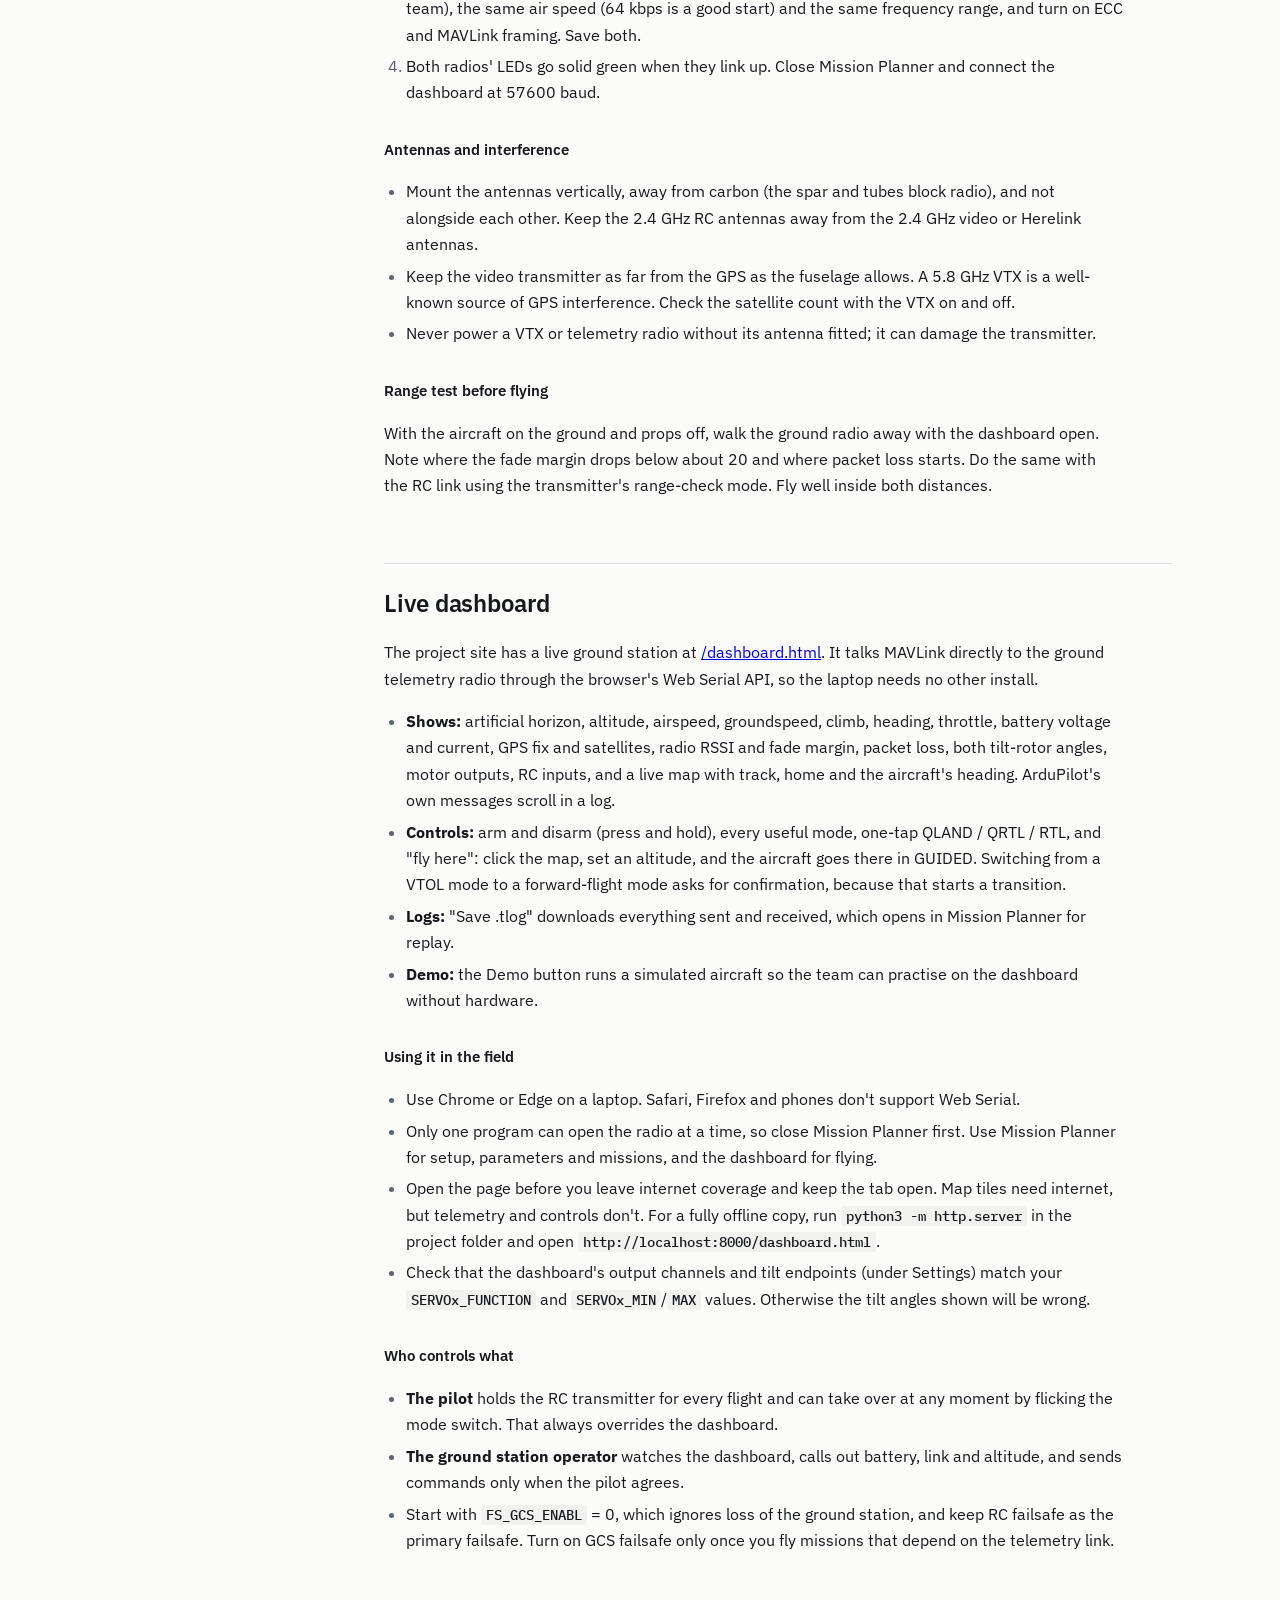
==== commit 64dd5b11: "Note the Cube Orange+ Standard Set ADS-B carrier Co-Authored-By: Claude Opus 5.5 <noreply@anthropic." ====
--- a/index.html
+++ b/index.html
@@ -390,7 +390,7 @@
 <h2 id="cube">Cube flight controller</h2>
 <p>The brain is our <strong>Cube Orange+</strong> running ArduPilot Plane. The Cube's IMUs sit on a heated, vibration-isolated board inside the cube, and it plugs into a carrier board that holds all the connectors.</p>
 <ul>
-<li><strong>Carrier board:</strong> check which carrier came with our Cube; the name is printed on the board. The standard ADS-B carrier has every port used below. A mini carrier is smaller and lighter but has fewer ports, so check it has two telemetry ports, CAN and enough outputs for the output map before wiring.</li>
+<li><strong>Carrier board:</strong> ours is the Standard Set's ADS-B carrier board, which has every port used below. It also has a built-in ADS-B receiver that picks up nearby manned aircraft (optional, see the parameter table).</li>
 <li><strong>Size and weight:</strong> the Cube on its carrier is much bigger and heavier than a small racing-style controller. Weigh yours, put it on the mass sheet, and design the fuselage bay around it, with room for the cables to bend.</li>
 <li><strong>Mounting:</strong> the IMUs are already isolated, so mount the carrier firmly on foam pads, arrow facing forward. Don't add a second wobbly soft mount. After the first hover, check vibration in the log (<code>VIBE</code>): below about 30 m/s² and no clipping.</li>
 <li><strong>Firmware:</strong> in Mission Planner, Install Firmware → Plane → board <code>CubeOrangePlus</code> (not <code>CubeOrange</code>: the two need different firmware), latest stable release.</li>
@@ -605,6 +605,11 @@
 <td>Whether losing the dashboard link triggers a failsafe (see Live dashboard)</td>
 </tr>
 <tr>
+<td><code>ADSB_TYPE</code></td>
+<td>1 (optional)</td>
+<td>Uses the carrier's built-in ADS-B receiver. Its internal serial port also needs MAVLink settings: check the CubePilot ADS-B carrier docs for the values.</td>
+</tr>
+<tr>
 <td><code>Q_RTL_MODE</code></td>
 <td>Check the docs</td>
 <td>Whether RTL ends in a fixed-wing loiter or a VTOL landing at home</td>
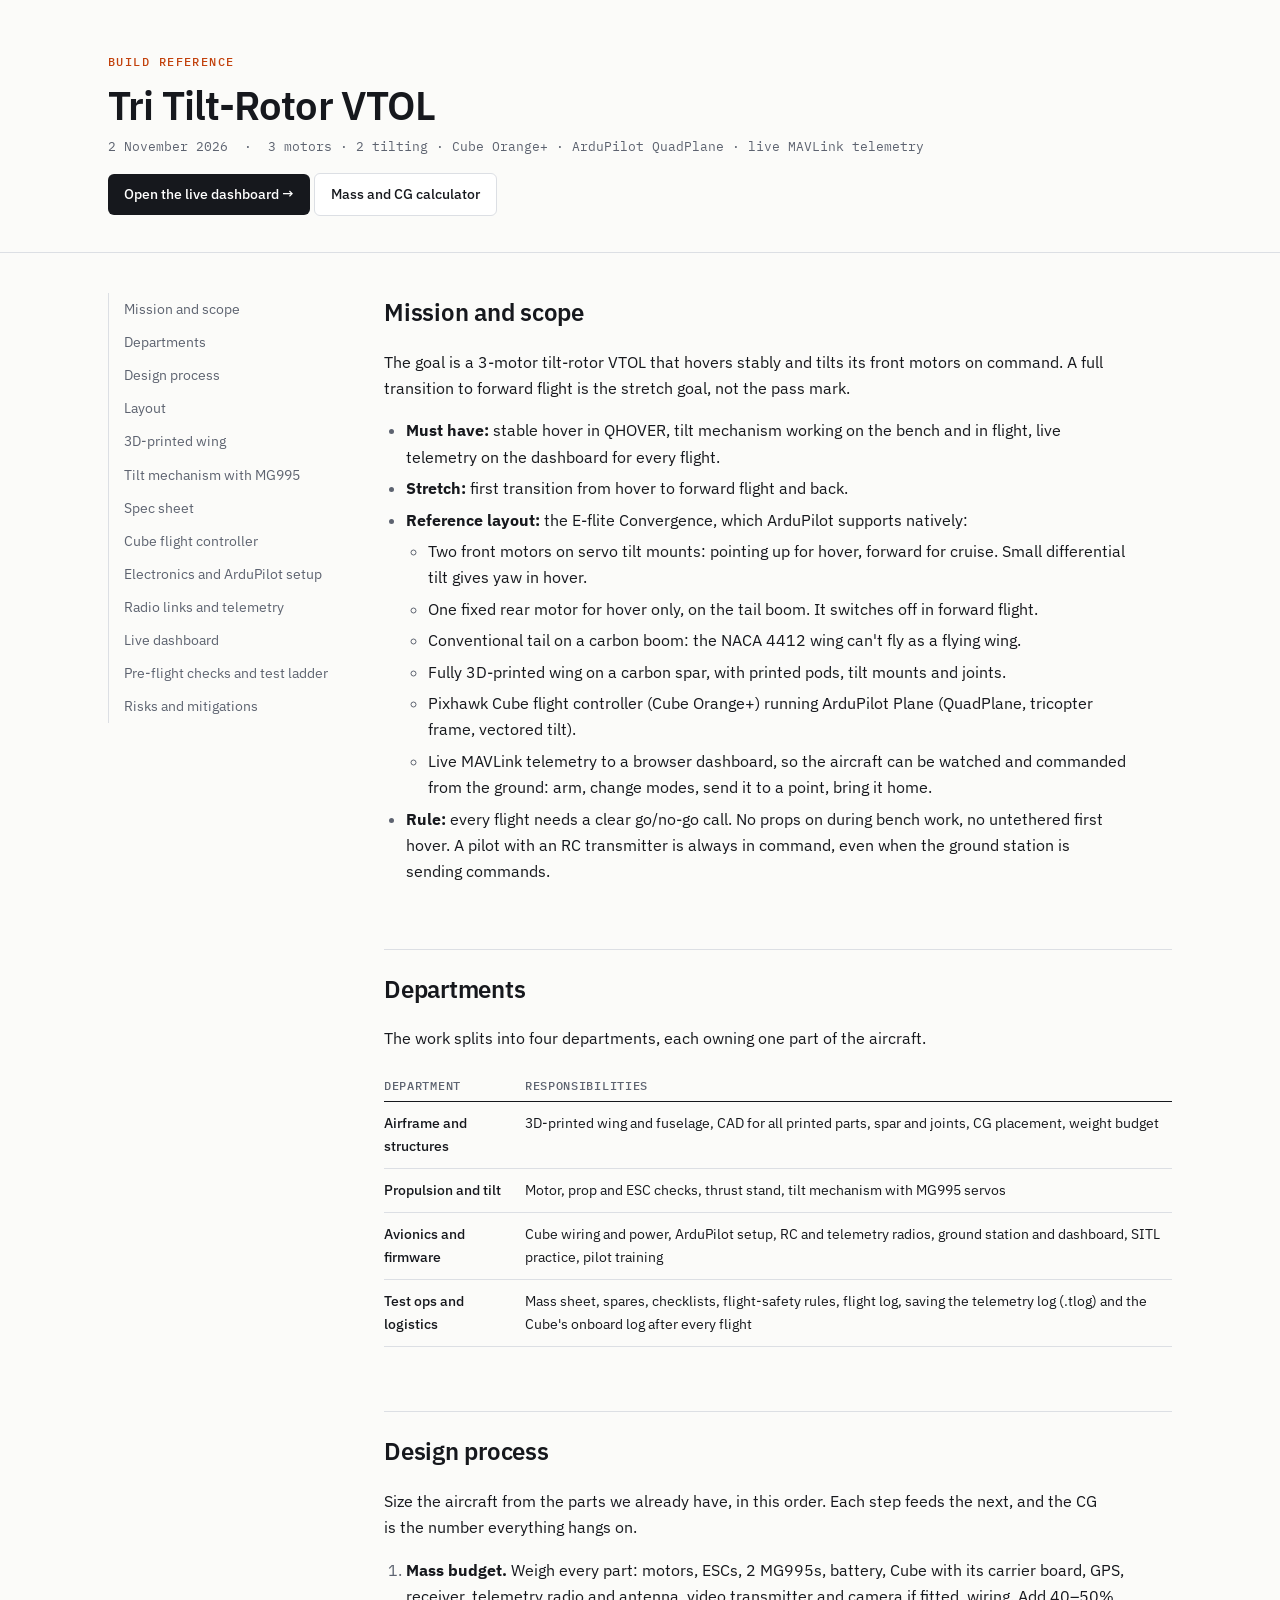
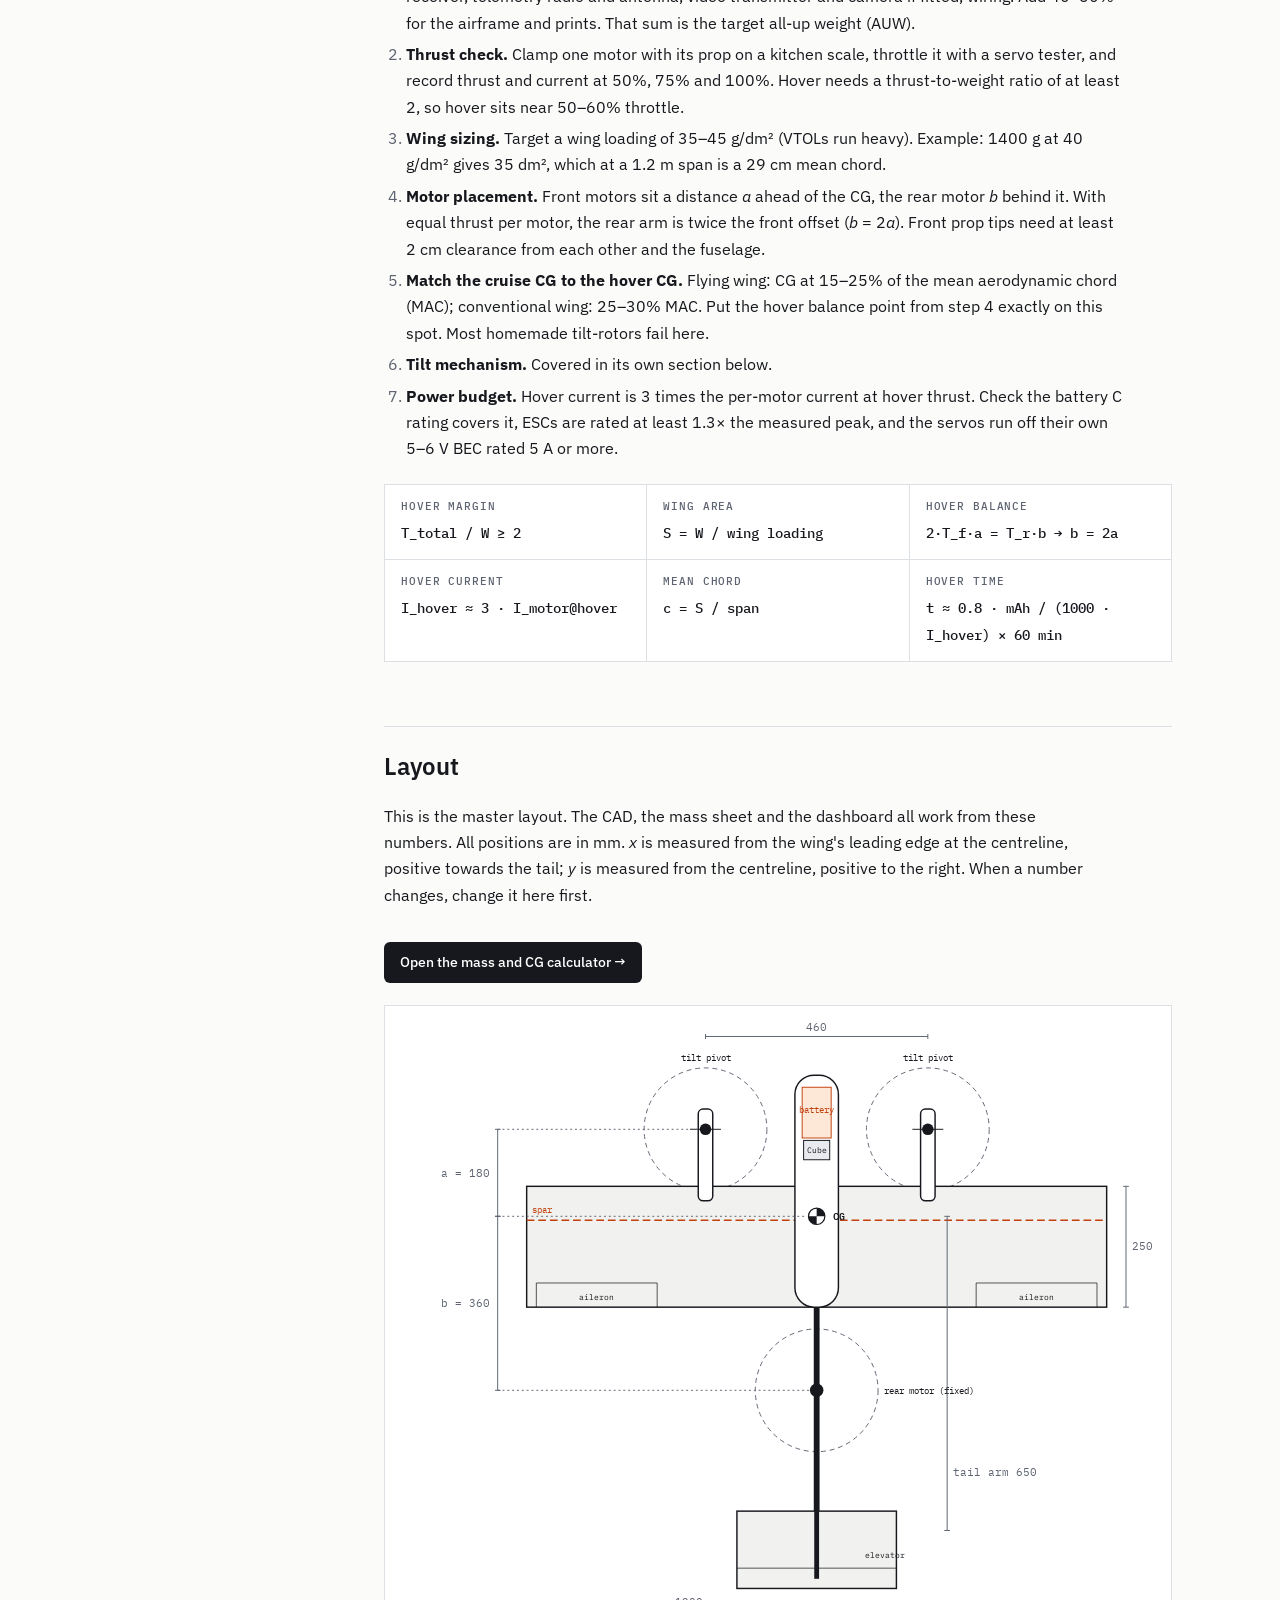
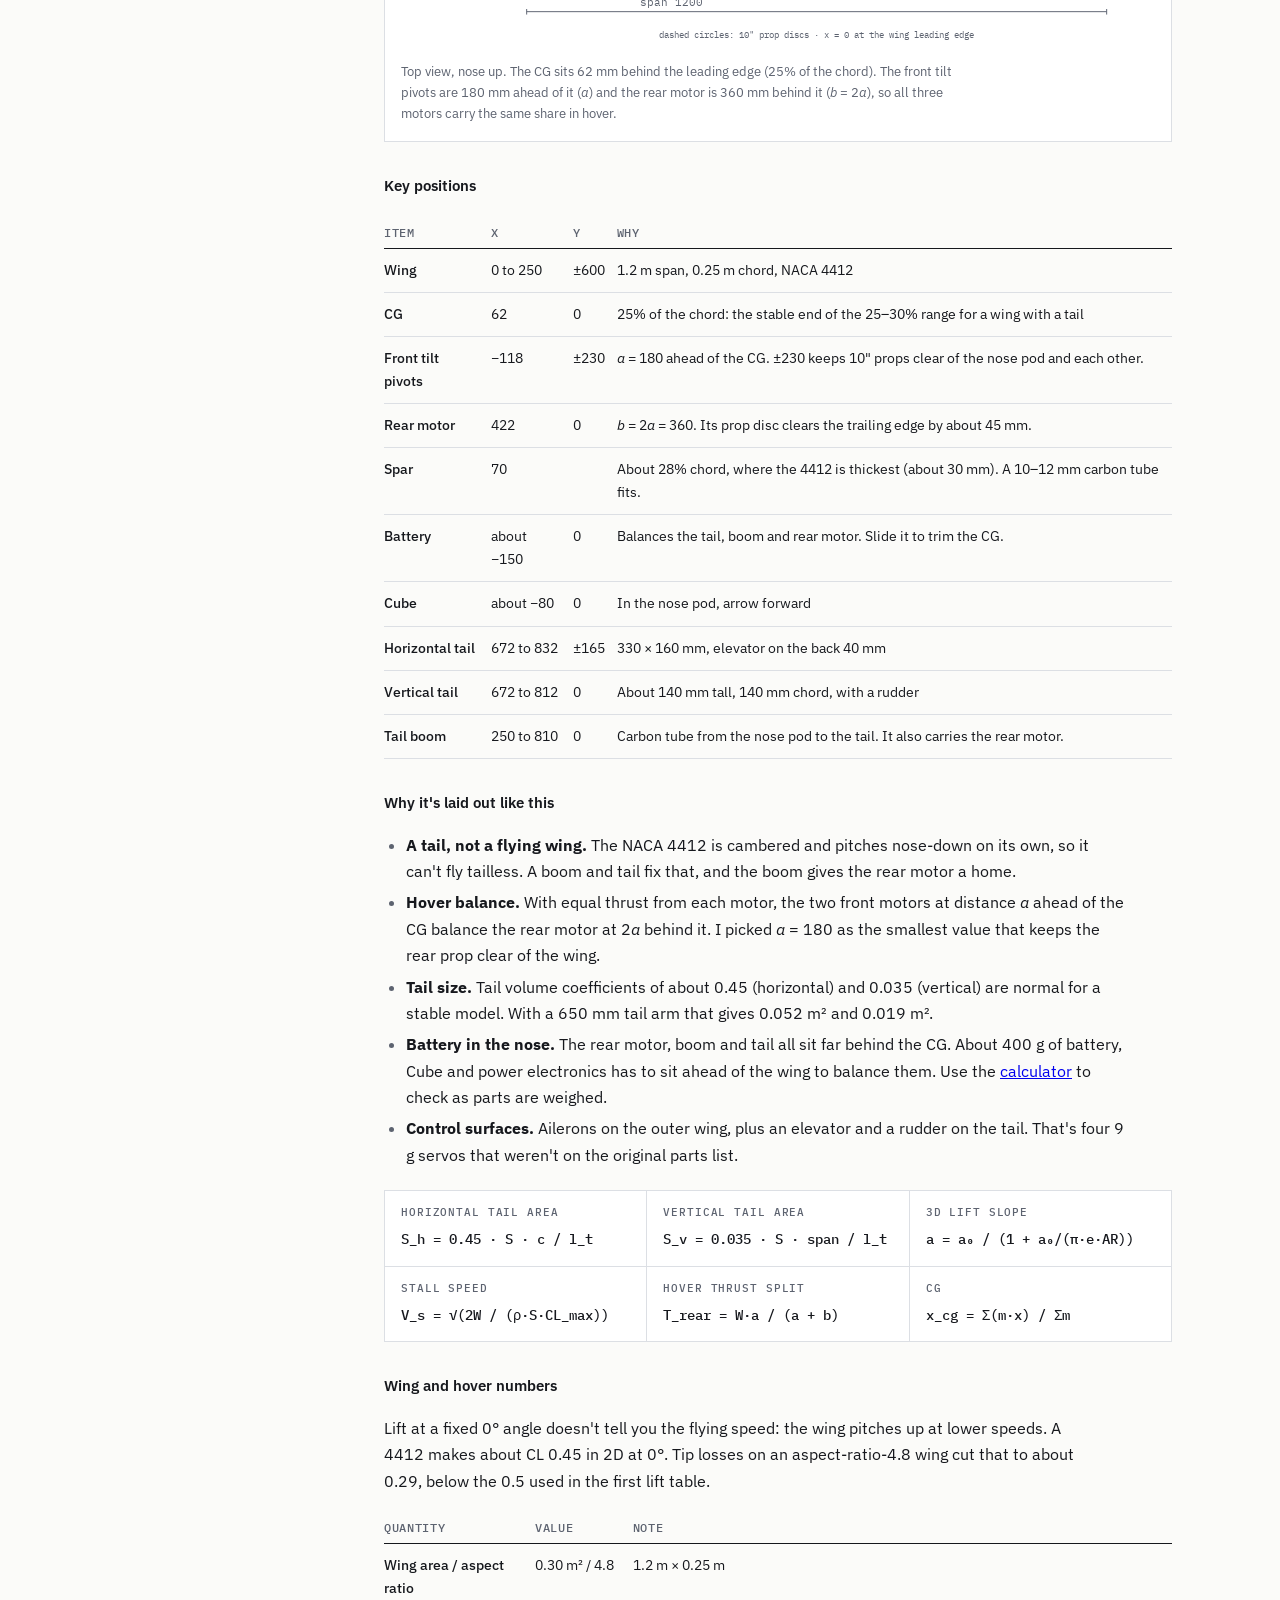
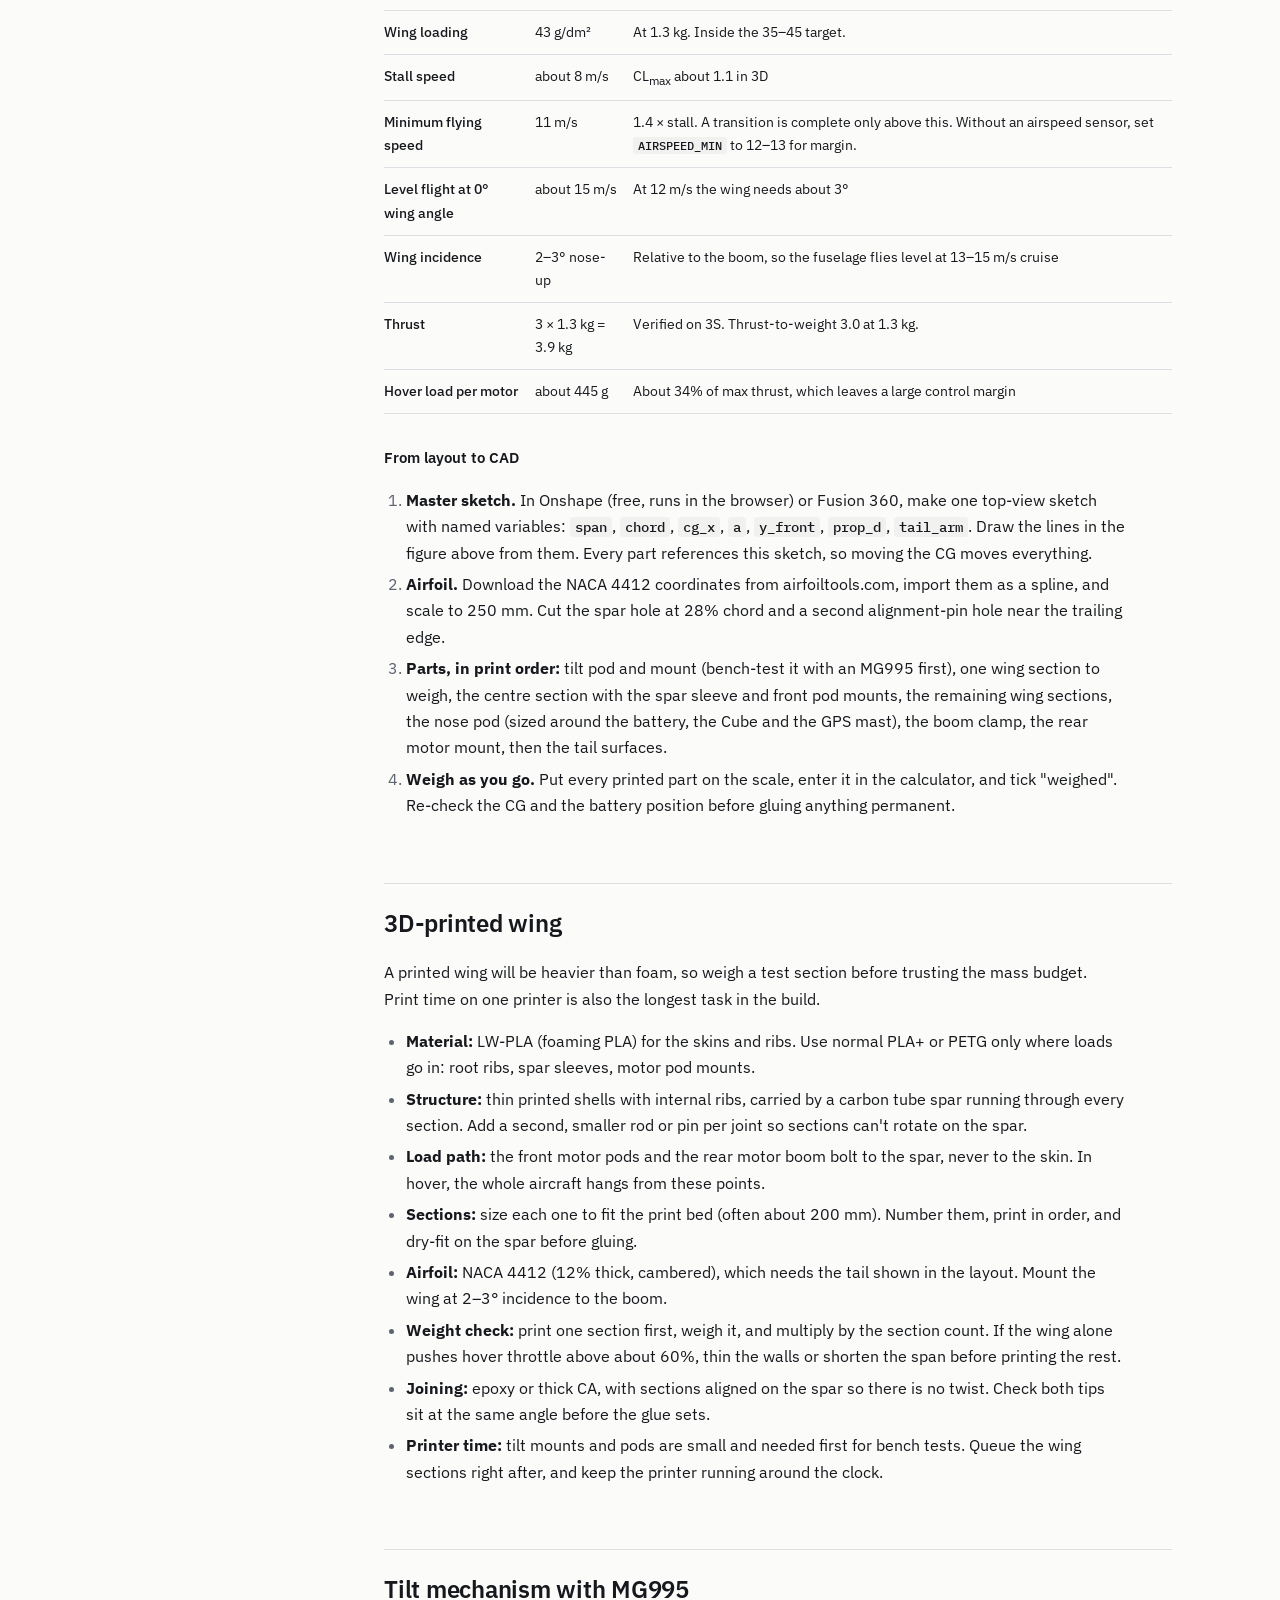
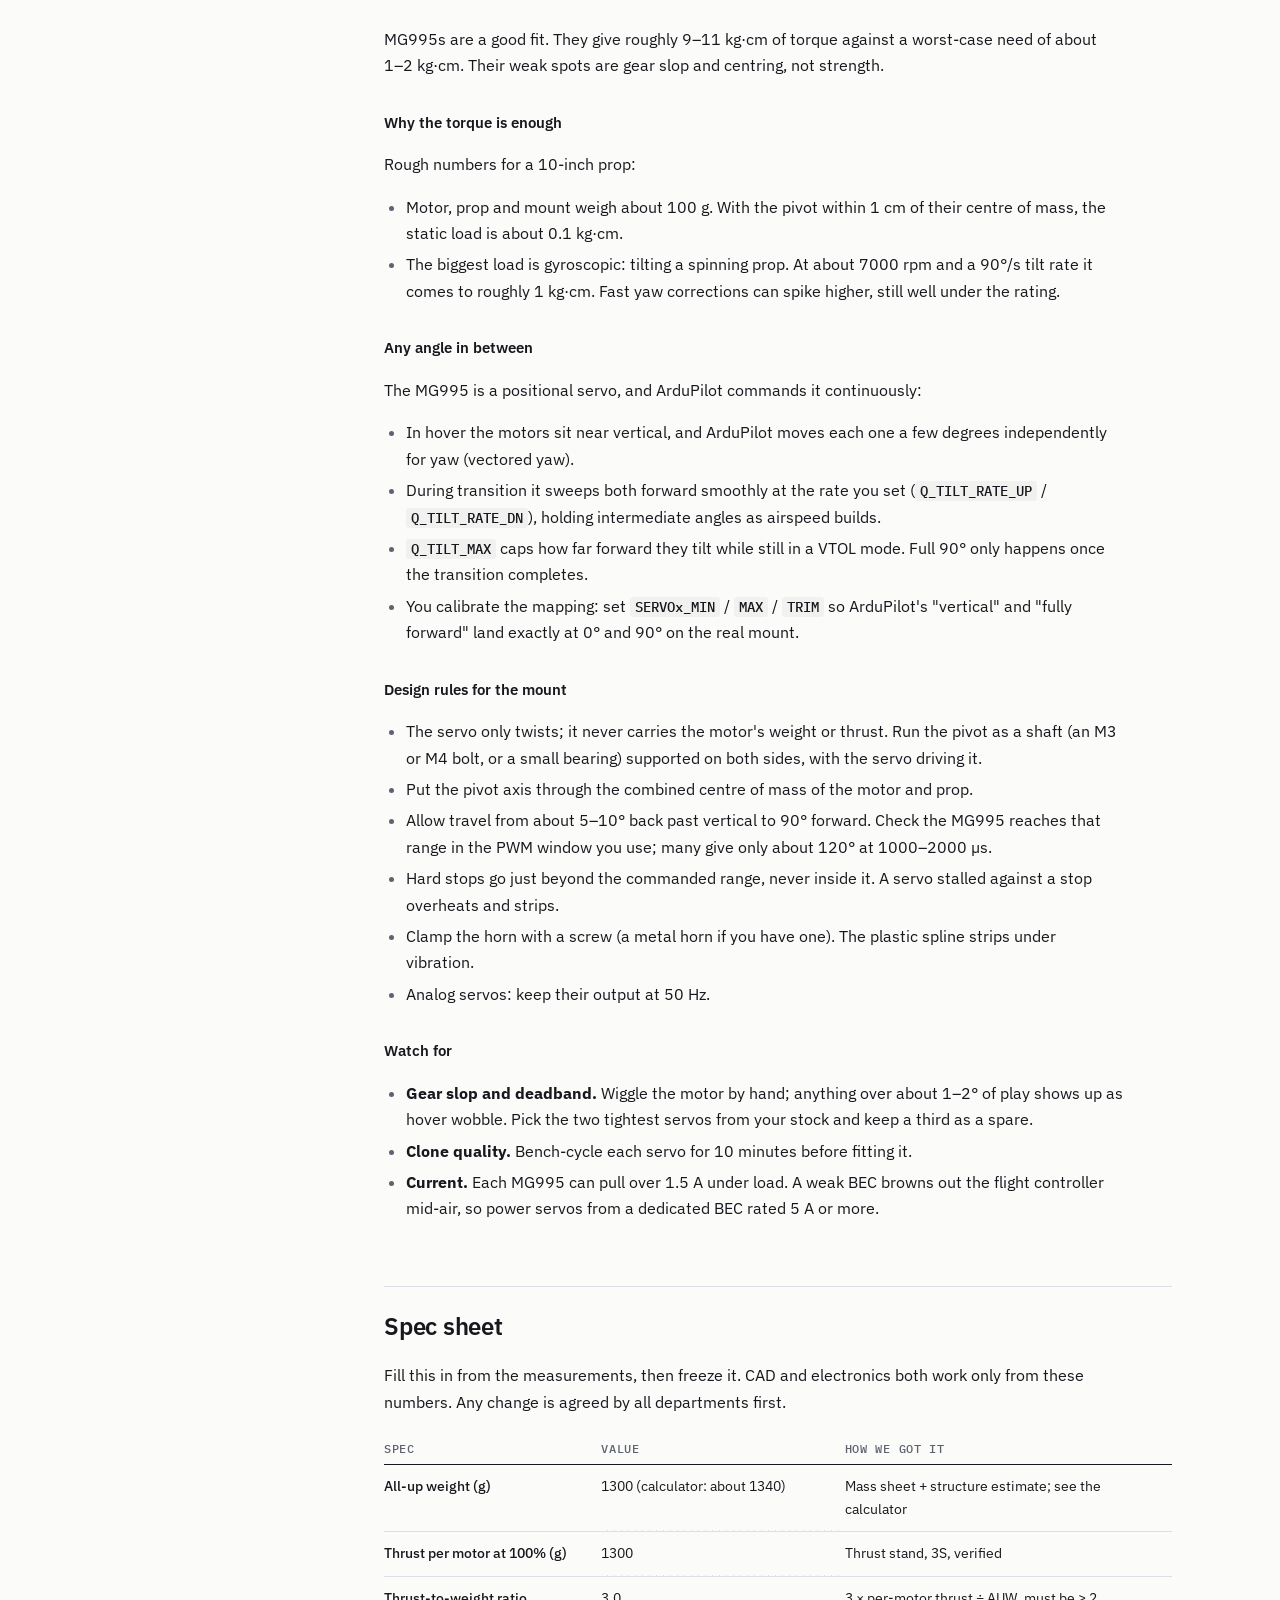
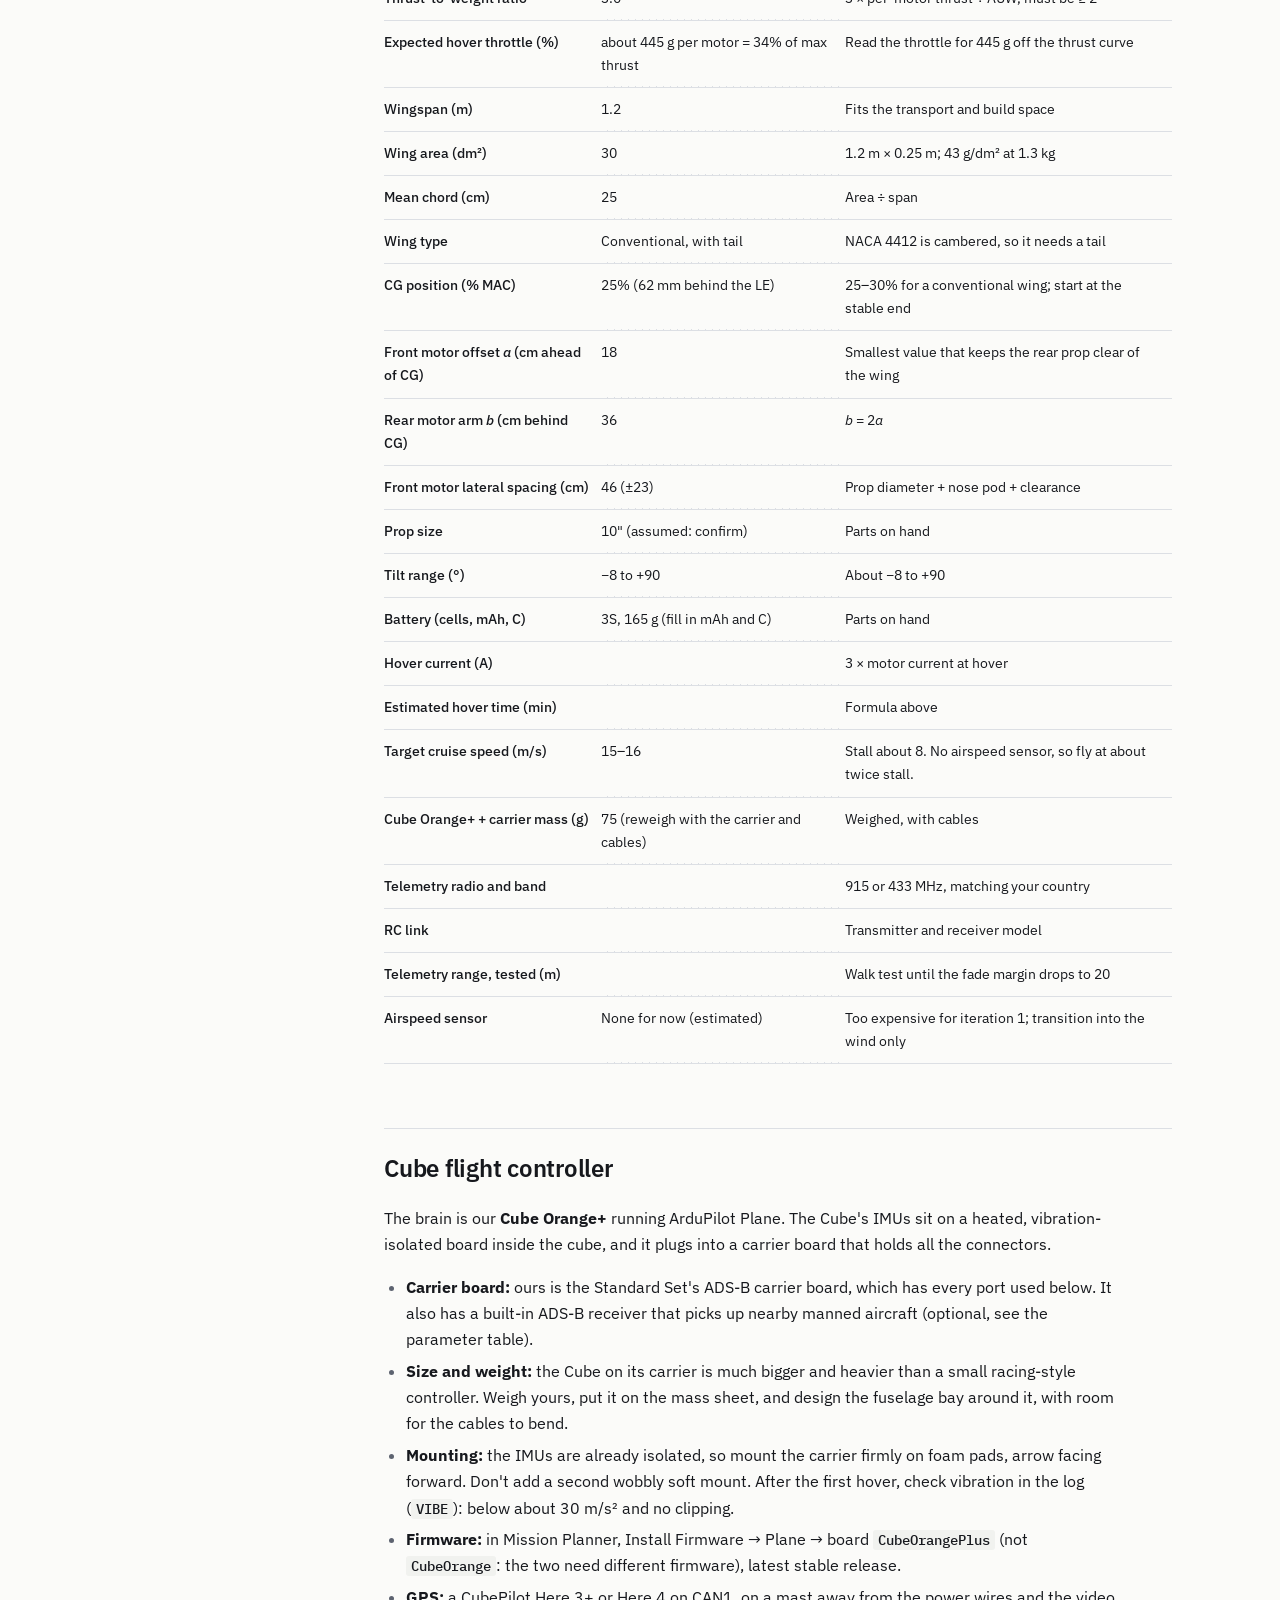
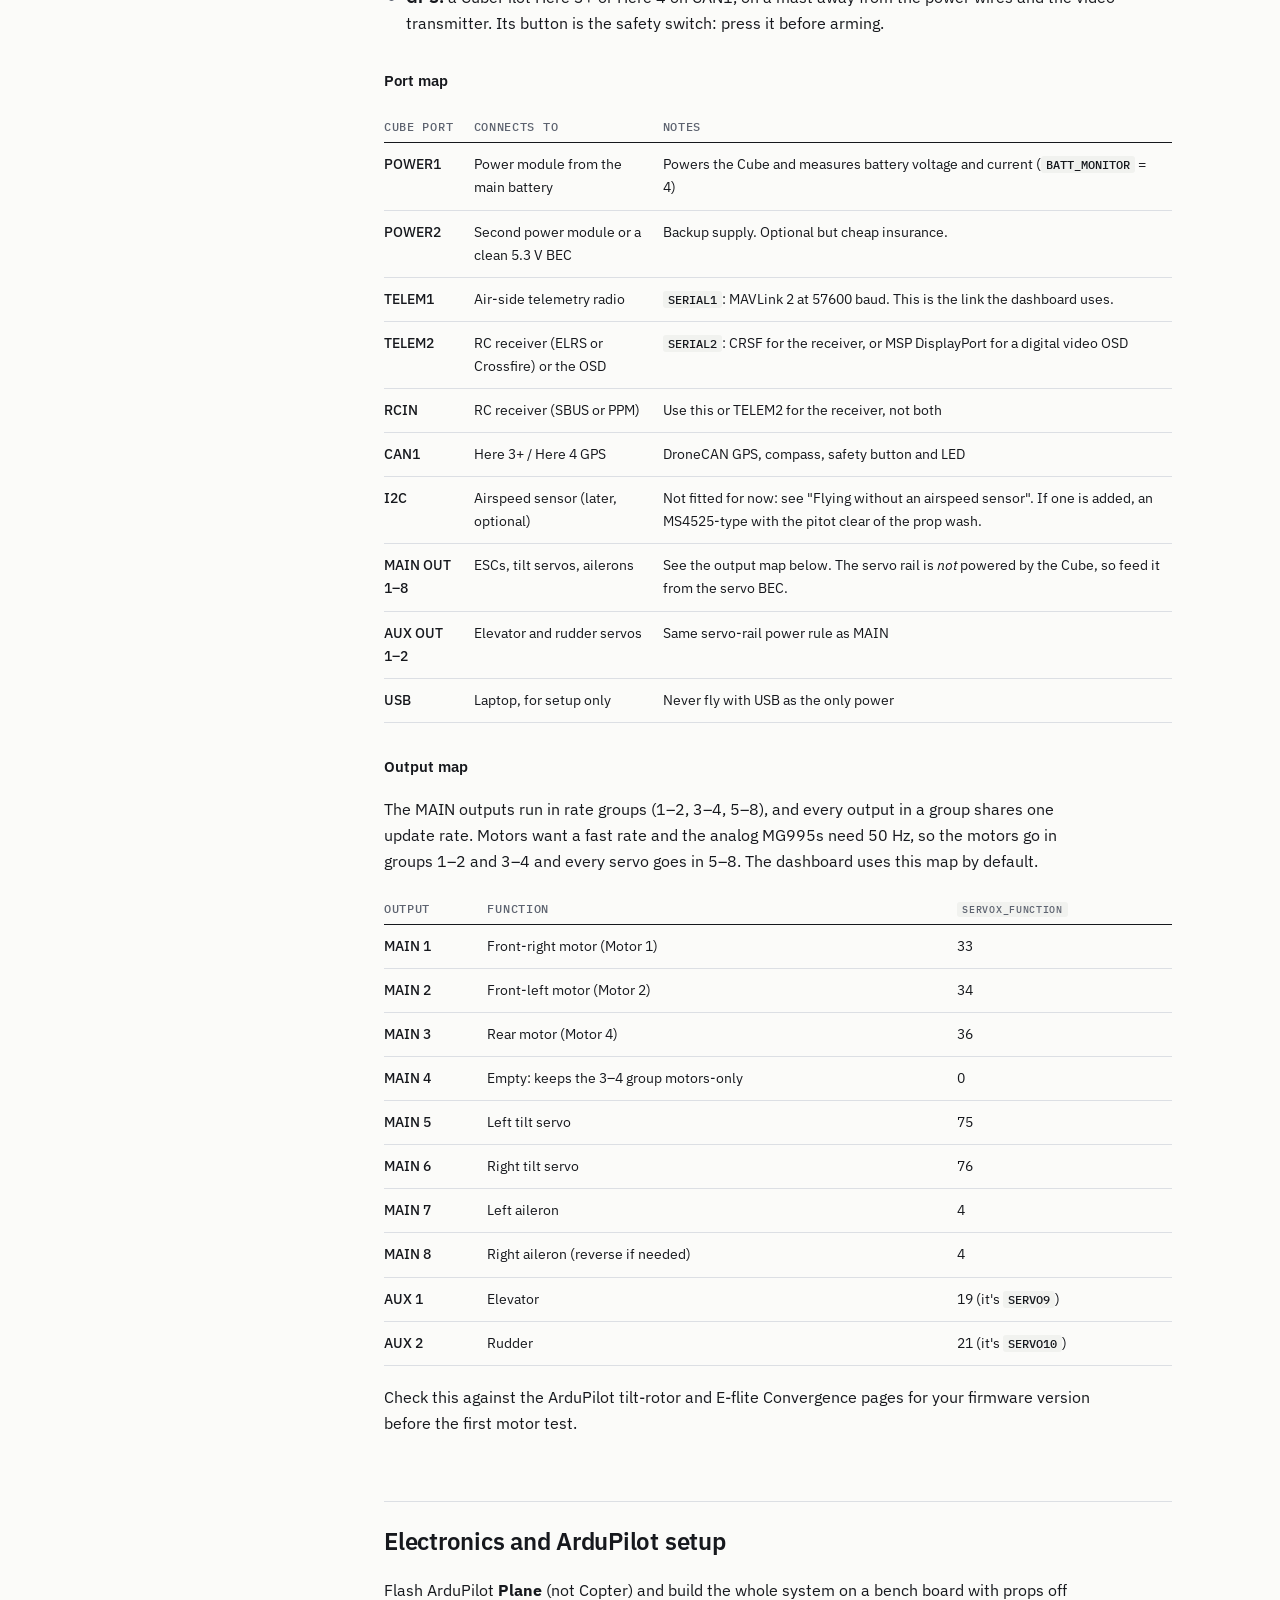
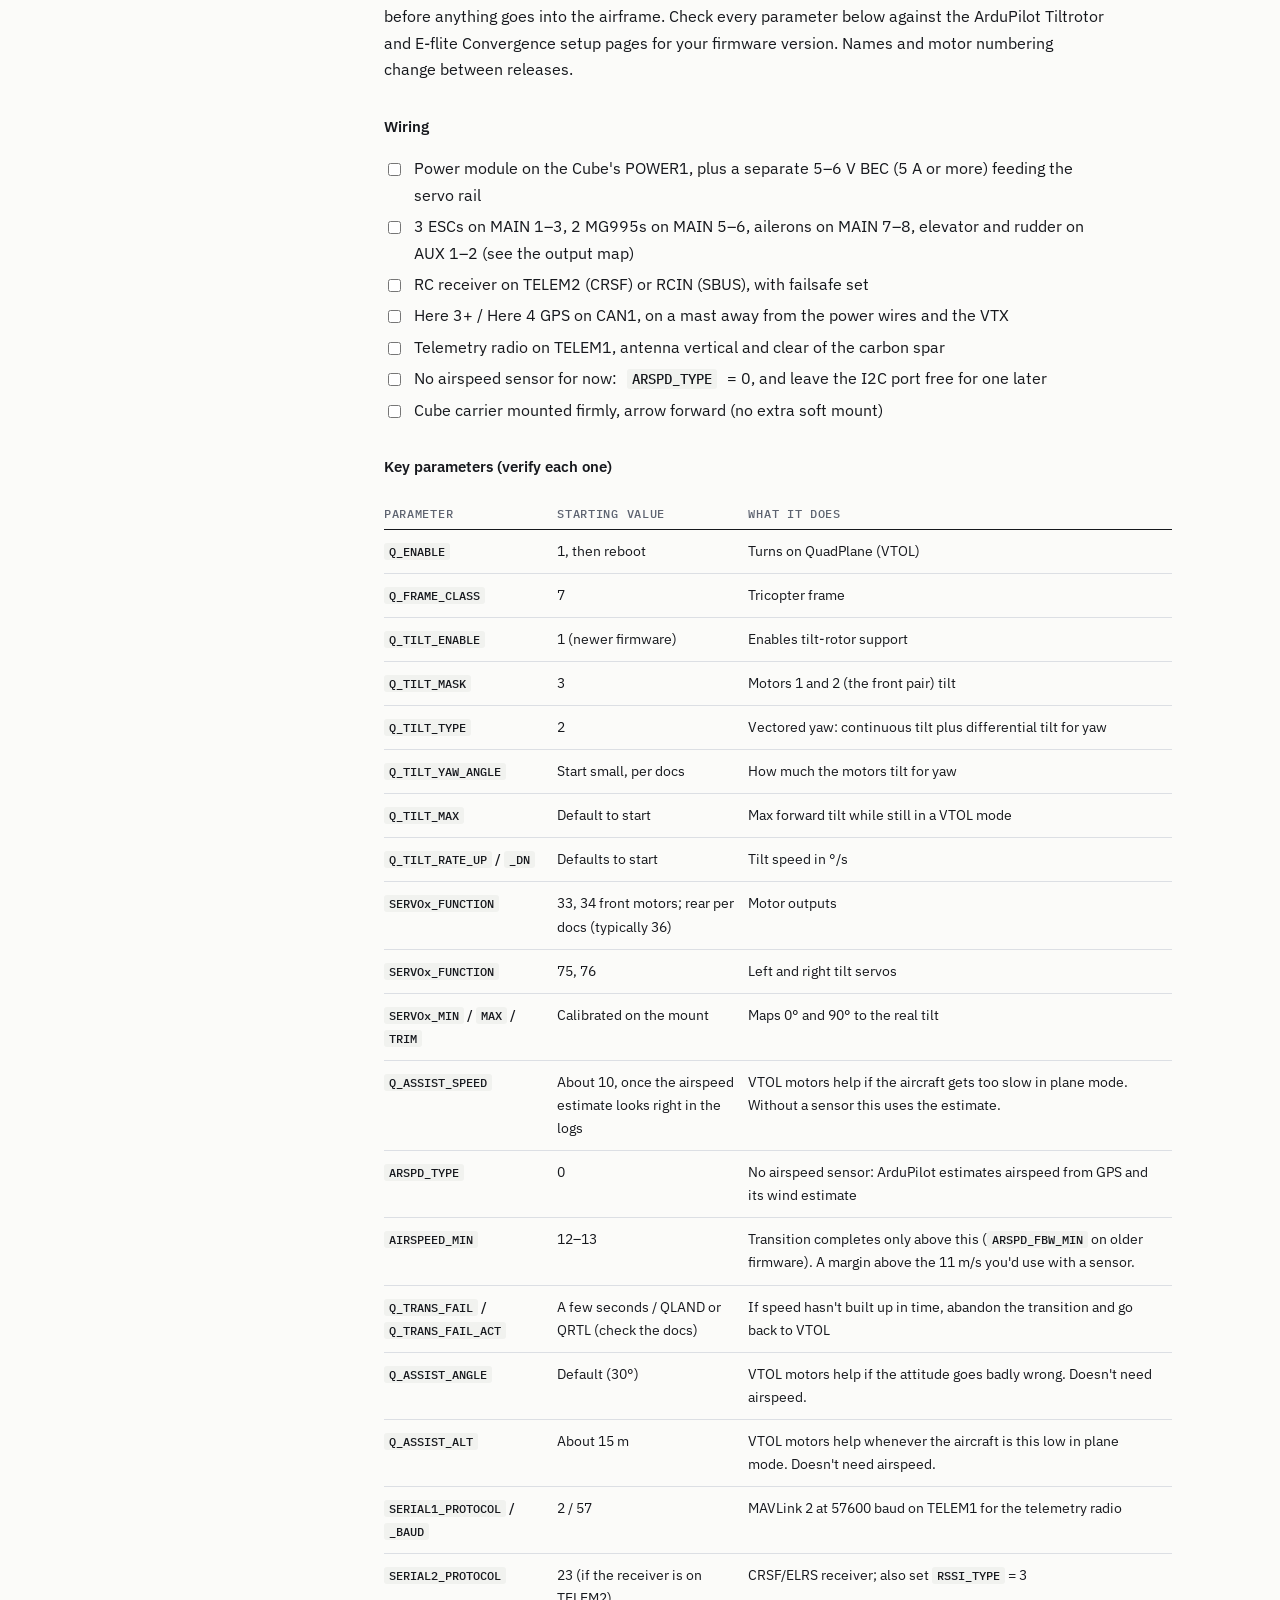
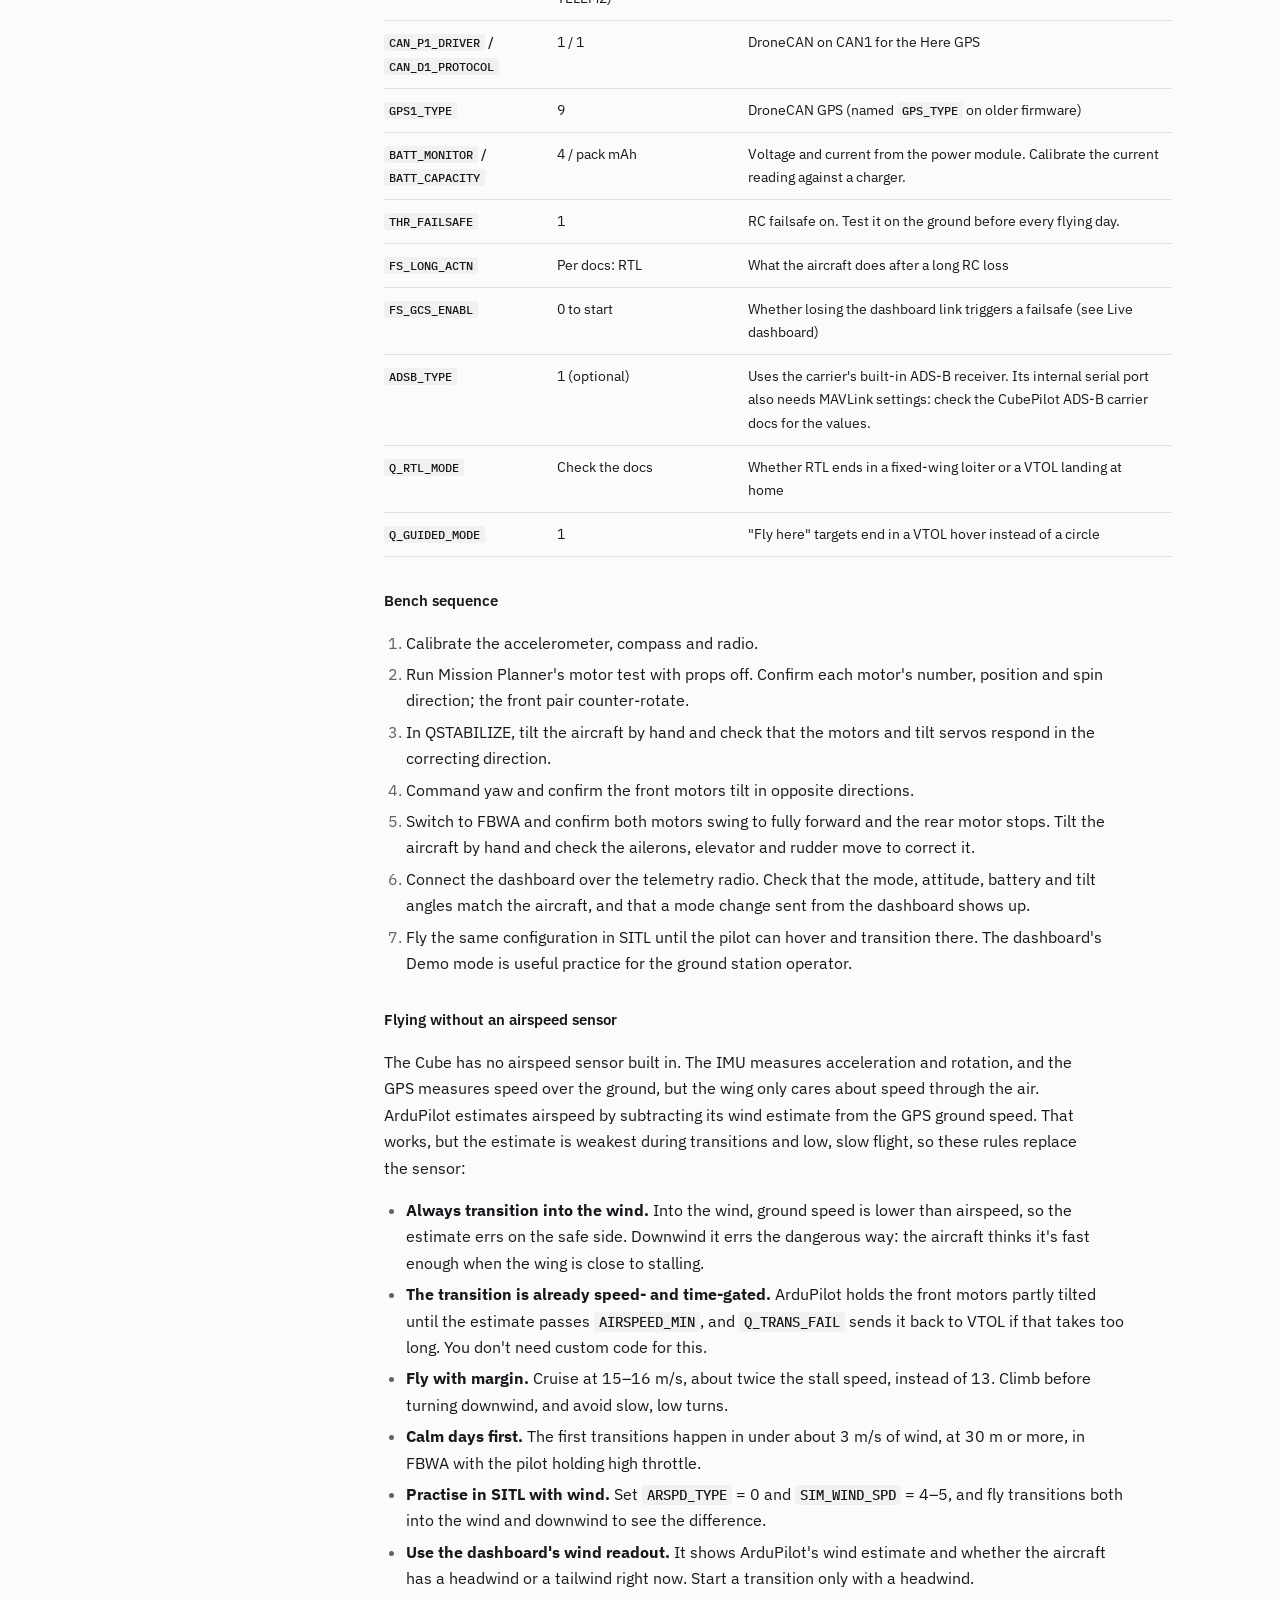
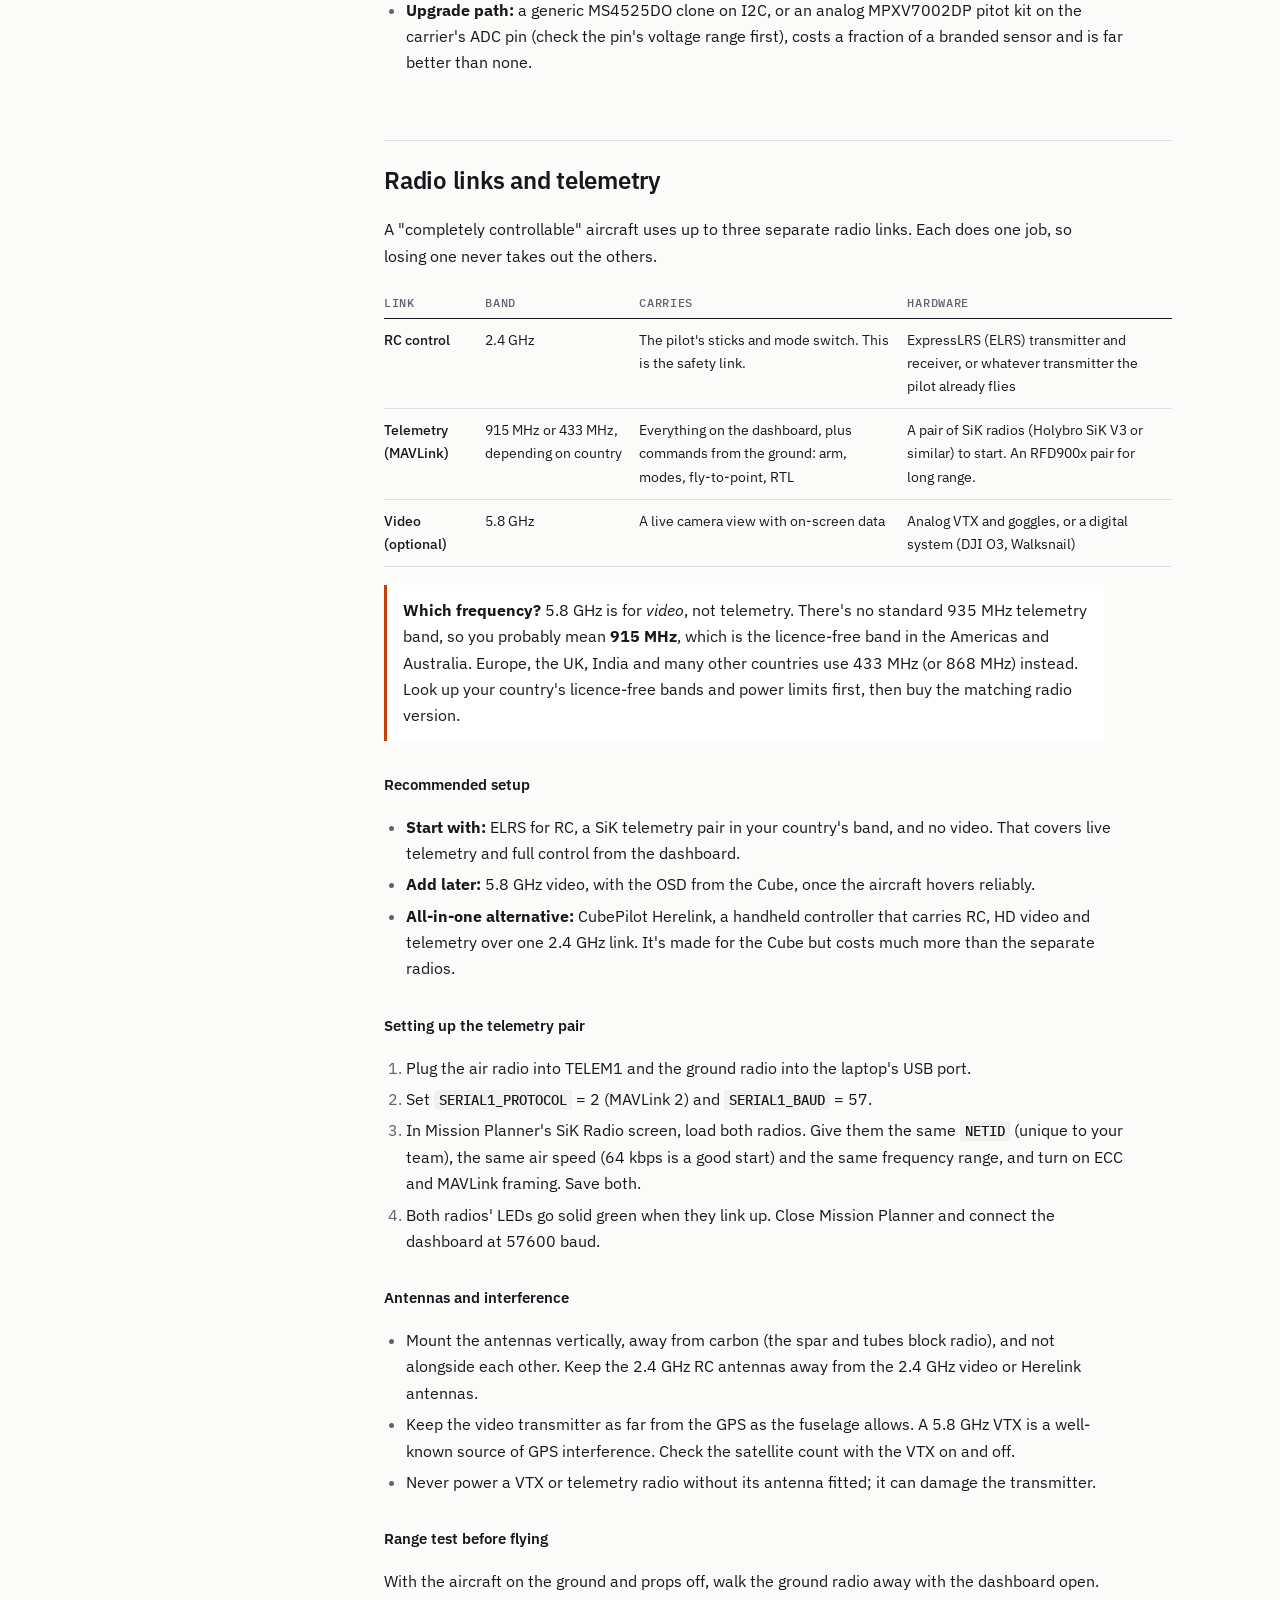
==== commit b683d9b7: "Fly without an airspeed sensor; show wind on the dashboard - Build page: airspeed sensor now optiona" ====
--- a/index.html
+++ b/index.html
@@ -207,7 +207,7 @@
 <tr><td>Wing area / aspect ratio</td><td>0.30 m² / 4.8</td><td>1.2 m × 0.25 m</td></tr>
 <tr><td>Wing loading</td><td>43 g/dm²</td><td>At 1.3 kg. Inside the 35–45 target.</td></tr>
 <tr><td>Stall speed</td><td>about 8 m/s</td><td>CL<sub>max</sub> about 1.1 in 3D</td></tr>
-<tr><td>Minimum flying speed</td><td>11 m/s</td><td>1.4 × stall. A transition is complete only above this. Use it for <code>AIRSPEED_MIN</code> (<code>ARSPD_FBW_MIN</code> on older firmware) and <code>Q_ASSIST_SPEED</code>.</td></tr>
+<tr><td>Minimum flying speed</td><td>11 m/s</td><td>1.4 × stall. A transition is complete only above this. Without an airspeed sensor, set <code>AIRSPEED_MIN</code> to 12–13 for margin.</td></tr>
 <tr><td>Level flight at 0° wing angle</td><td>about 15 m/s</td><td>At 12 m/s the wing needs about 3°</td></tr>
 <tr><td>Wing incidence</td><td>2–3° nose-up</td><td>Relative to the boom, so the fuselage flies level at 13–15 m/s cruise</td></tr>
 <tr><td>Thrust</td><td>3 × 1.3 kg = 3.9 kg</td><td>Verified on 3S. Thrust-to-weight 3.0 at 1.3 kg.</td></tr>
@@ -362,8 +362,8 @@
 </tr>
 <tr>
 <td>Target cruise speed (m/s)</td>
-<td>13–15</td>
-<td>Stall about 8, minimum 11; see the layout section</td>
+<td>15–16</td>
+<td>Stall about 8. No airspeed sensor, so fly at about twice stall.</td>
 </tr>
 <tr>
 <td>Cube Orange+ + carrier mass (g)</td>
@@ -384,6 +384,11 @@
 <td>Telemetry range, tested (m)</td>
 <td></td>
 <td>Walk test until the fade margin drops to 20</td>
+</tr>
+<tr>
+<td>Airspeed sensor</td>
+<td>None for now (estimated)</td>
+<td>Too expensive for iteration 1; transition into the wind only</td>
 </tr>
 </tbody>
 </table>
@@ -438,8 +443,8 @@
 </tr>
 <tr>
 <td>I2C</td>
-<td>Airspeed sensor</td>
-<td>MS4525-type, with the pitot tube clear of the prop wash</td>
+<td>Airspeed sensor (later, optional)</td>
+<td>Not fitted for now: see "Flying without an airspeed sensor". If one is added, an MS4525-type with the pitot clear of the prop wash.</td>
 </tr>
 <tr>
 <td>MAIN OUT 1–8</td>
@@ -491,7 +496,7 @@
 <li class="task"><input type="checkbox"> RC receiver on TELEM2 (CRSF) or RCIN (SBUS), with failsafe set</li>
 <li class="task"><input type="checkbox"> Here 3+ / Here 4 GPS on CAN1, on a mast away from the power wires and the VTX</li>
 <li class="task"><input type="checkbox"> Telemetry radio on TELEM1, antenna vertical and clear of the carbon spar</li>
-<li class="task"><input type="checkbox"> Airspeed sensor on I2C (it makes transitions much safer)</li>
+<li class="task"><input type="checkbox"> No airspeed sensor for now: <code>ARSPD_TYPE</code> = 0, and leave the I2C port free for one later</li>
 <li class="task"><input type="checkbox"> Cube carrier mounted firmly, arrow forward (no extra soft mount)</li>
 </ul>
 <h3>Key parameters (verify each one)</h3>
@@ -561,8 +566,33 @@
 </tr>
 <tr>
 <td><code>Q_ASSIST_SPEED</code></td>
-<td>Set once airspeed is known</td>
-<td>VTOL motors help if the aircraft gets too slow in plane mode</td>
+<td>About 10, once the airspeed estimate looks right in the logs</td>
+<td>VTOL motors help if the aircraft gets too slow in plane mode. Without a sensor this uses the estimate.</td>
+</tr>
+<tr>
+<td><code>ARSPD_TYPE</code></td>
+<td>0</td>
+<td>No airspeed sensor: ArduPilot estimates airspeed from GPS and its wind estimate</td>
+</tr>
+<tr>
+<td><code>AIRSPEED_MIN</code></td>
+<td>12–13</td>
+<td>Transition completes only above this (<code>ARSPD_FBW_MIN</code> on older firmware). A margin above the 11 m/s you'd use with a sensor.</td>
+</tr>
+<tr>
+<td><code>Q_TRANS_FAIL</code> / <code>Q_TRANS_FAIL_ACT</code></td>
+<td>A few seconds / QLAND or QRTL (check the docs)</td>
+<td>If speed hasn't built up in time, abandon the transition and go back to VTOL</td>
+</tr>
+<tr>
+<td><code>Q_ASSIST_ANGLE</code></td>
+<td>Default (30°)</td>
+<td>VTOL motors help if the attitude goes badly wrong. Doesn't need airspeed.</td>
+</tr>
+<tr>
+<td><code>Q_ASSIST_ALT</code></td>
+<td>About 15 m</td>
+<td>VTOL motors help whenever the aircraft is this low in plane mode. Doesn't need airspeed.</td>
 </tr>
 <tr>
 <td><code>SERIAL1_PROTOCOL</code> / <code>_BAUD</code></td>
@@ -631,6 +661,17 @@
 <li>Connect the dashboard over the telemetry radio. Check that the mode, attitude, battery and tilt angles match the aircraft, and that a mode change sent from the dashboard shows up.</li>
 <li>Fly the same configuration in SITL until the pilot can hover and transition there. The dashboard's Demo mode is useful practice for the ground station operator.</li>
 </ol>
+<h3>Flying without an airspeed sensor</h3>
+<p>The Cube has no airspeed sensor built in. The IMU measures acceleration and rotation, and the GPS measures speed over the ground, but the wing only cares about speed through the air. ArduPilot estimates airspeed by subtracting its wind estimate from the GPS ground speed. That works, but the estimate is weakest during transitions and low, slow flight, so these rules replace the sensor:</p>
+<ul>
+<li><strong>Always transition into the wind.</strong> Into the wind, ground speed is lower than airspeed, so the estimate errs on the safe side. Downwind it errs the dangerous way: the aircraft thinks it's fast enough when the wing is close to stalling.</li>
+<li><strong>The transition is already speed- and time-gated.</strong> ArduPilot holds the front motors partly tilted until the estimate passes <code>AIRSPEED_MIN</code>, and <code>Q_TRANS_FAIL</code> sends it back to VTOL if that takes too long. You don't need custom code for this.</li>
+<li><strong>Fly with margin.</strong> Cruise at 15–16 m/s, about twice the stall speed, instead of 13. Climb before turning downwind, and avoid slow, low turns.</li>
+<li><strong>Calm days first.</strong> The first transitions happen in under about 3 m/s of wind, at 30 m or more, in FBWA with the pilot holding high throttle.</li>
+<li><strong>Practise in SITL with wind.</strong> Set <code>ARSPD_TYPE</code> = 0 and <code>SIM_WIND_SPD</code> = 4–5, and fly transitions both into the wind and downwind to see the difference.</li>
+<li><strong>Use the dashboard's wind readout.</strong> It shows ArduPilot's wind estimate and whether the aircraft has a headwind or a tailwind right now. Start a transition only with a headwind.</li>
+<li><strong>Upgrade path:</strong> a generic MS4525DO clone on I2C, or an analog MPXV7002DP pitot kit on the carrier's ADC pin (check the pin's voltage range first), costs a fraction of a branded sensor and is far better than none.</li>
+</ul>
 <h2 id="radios">Radio links and telemetry</h2>
 <p>A "completely controllable" aircraft uses up to three separate radio links. Each does one job, so losing one never takes out the others.</p>
 <table>
@@ -689,7 +730,7 @@
 <h2 id="dashboard">Live dashboard</h2>
 <p>The project site has a live ground station at <a href="/dashboard.html">/dashboard.html</a>. It talks MAVLink directly to the ground telemetry radio through the browser's Web Serial API, so the laptop needs no other install.</p>
 <ul>
-<li><strong>Shows:</strong> artificial horizon, altitude, airspeed, groundspeed, climb, heading, throttle, battery voltage and current, GPS fix and satellites, radio RSSI and fade margin, packet loss, both tilt-rotor angles, motor outputs, RC inputs, and a live map with track, home and the aircraft's heading. ArduPilot's own messages scroll in a log.</li>
+<li><strong>Shows:</strong> artificial horizon, altitude, airspeed (marked "estimated" when there's no sensor), groundspeed, wind and current head/tailwind, climb, heading, throttle, battery voltage and current, GPS fix and satellites, radio RSSI and fade margin, packet loss, both tilt-rotor angles, motor outputs, RC inputs, and a live map with track, home and the aircraft's heading. ArduPilot's own messages scroll in a log.</li>
 <li><strong>Controls:</strong> arm and disarm (press and hold), every useful mode, one-tap QLAND / QRTL / RTL, and "fly here": click the map, set an altitude, and the aircraft goes there in GUIDED. Switching from a VTOL mode to a forward-flight mode asks for confirmation, because that starts a transition.</li>
 <li><strong>Logs:</strong> "Save .tlog" downloads everything sent and received, which opens in Mission Planner for replay.</li>
 <li><strong>Demo:</strong> the Demo button runs a simulated aircraft so the team can practise on the dashboard without hardware.</li>
@@ -732,7 +773,7 @@
 <li>Tethered hover at 20–30 cm (tie to heavy weights, lines short enough that it cannot flip)</li>
 <li>Untethered hover at 1–2 m in QSTABILIZE, then QHOVER</li>
 <li>Hover with partial tilt (<code>Q_TILT_MAX</code> limited)</li>
-<li>Full transition at 30 m or more, with the switch back to QHOVER pre-briefed as the bailout</li>
+<li>Full transition at 30 m or more, into the wind on a calm day, with the switch back to QHOVER pre-briefed as the bailout</li>
 </ol>
 <p>Log every flight: date, battery, mode, what happened, the ArduPilot log file name and the dashboard .tlog file name.</p>
 <h2 id="risks">Risks and mitigations</h2>
@@ -774,7 +815,12 @@
 <tr>
 <td>Transition crash</td>
 <td>Altitude loss as the motors tilt</td>
-<td>SITL practice first, airspeed sensor, <code>Q_ASSIST_SPEED</code>, high altitude, bailout to QHOVER</td>
+<td>SITL practice first, transition into the wind, <code>Q_TRANS_FAIL</code>, <code>Q_ASSIST_ALT</code>, high altitude, bailout to QHOVER</td>
+</tr>
+<tr>
+<td>Airspeed estimate wrong (no sensor)</td>
+<td>Estimated airspeed in the log doesn't match ground speed minus wind; mushy controls downwind</td>
+<td>Transition and turn low only into the wind, cruise at 15–16 m/s, calm days first, add a cheap sensor later</td>
 </tr>
 <tr>
 <td>Telemetry link drops</td>
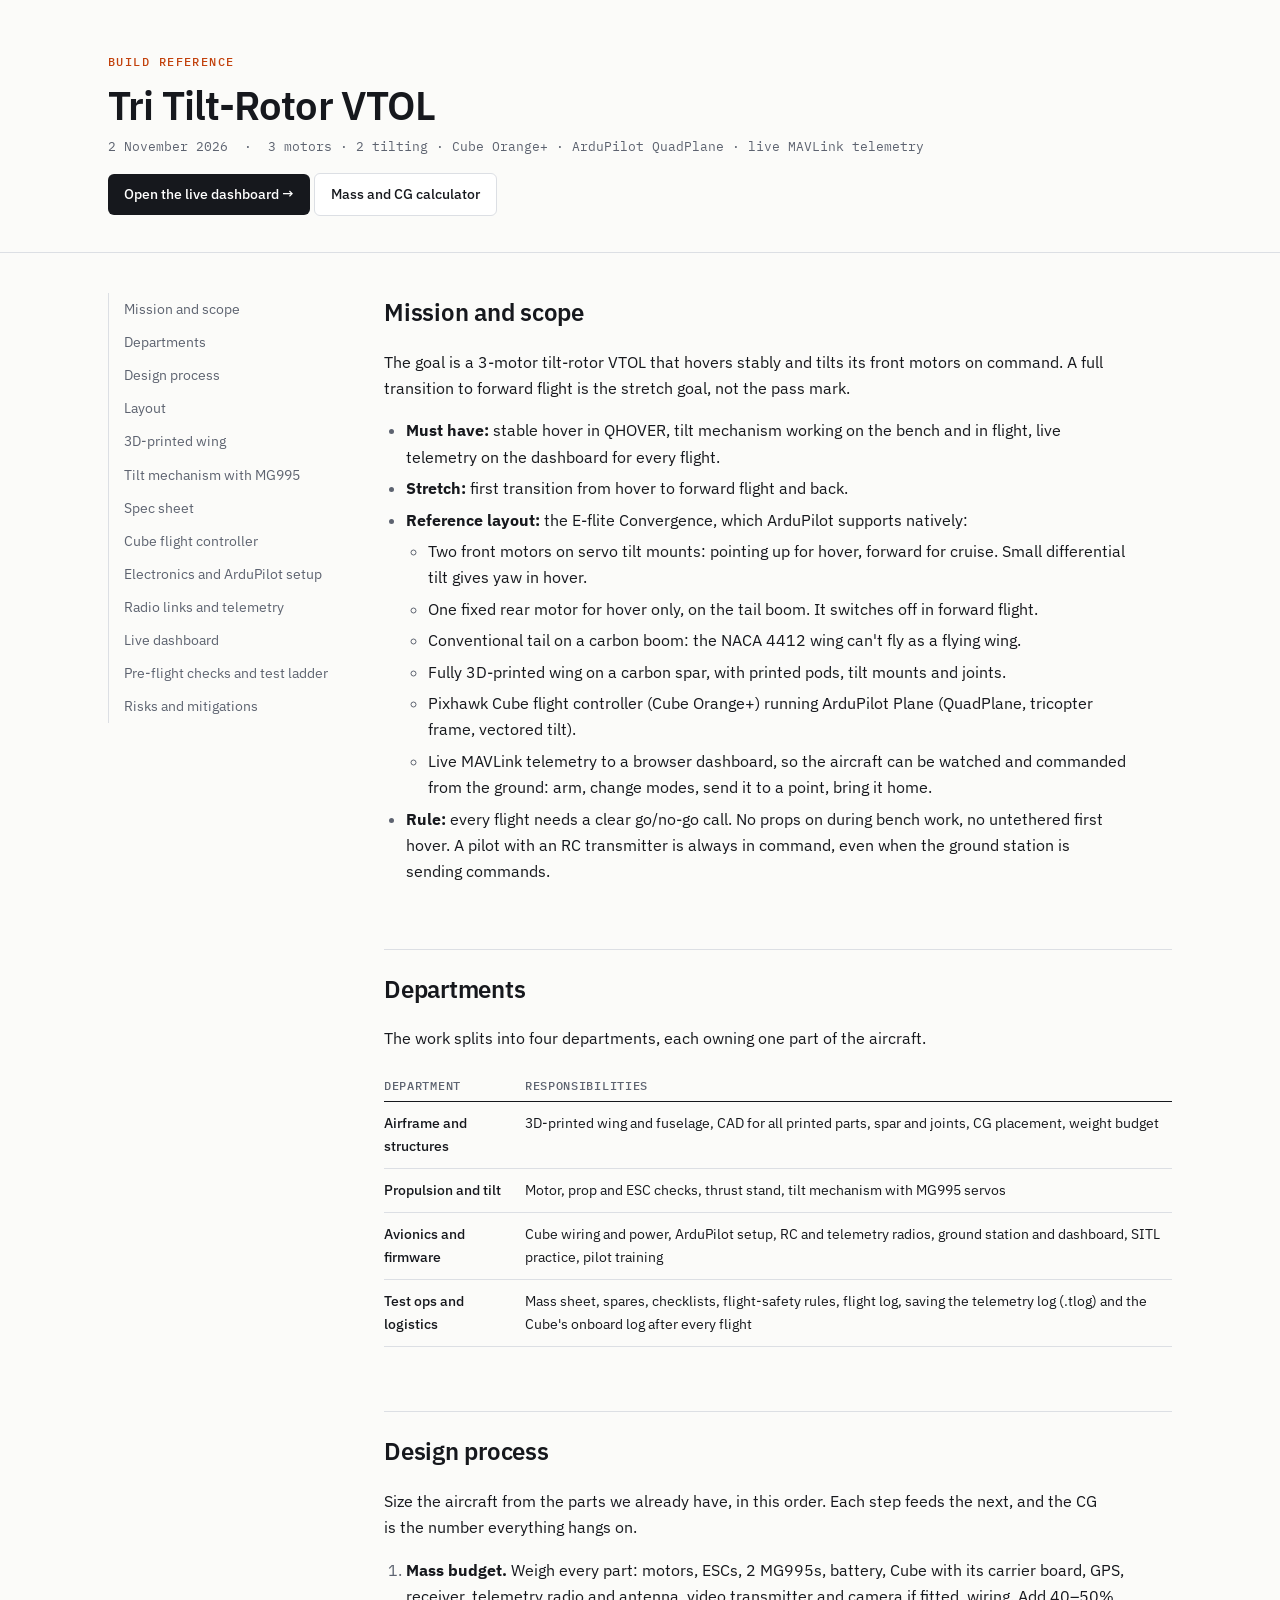
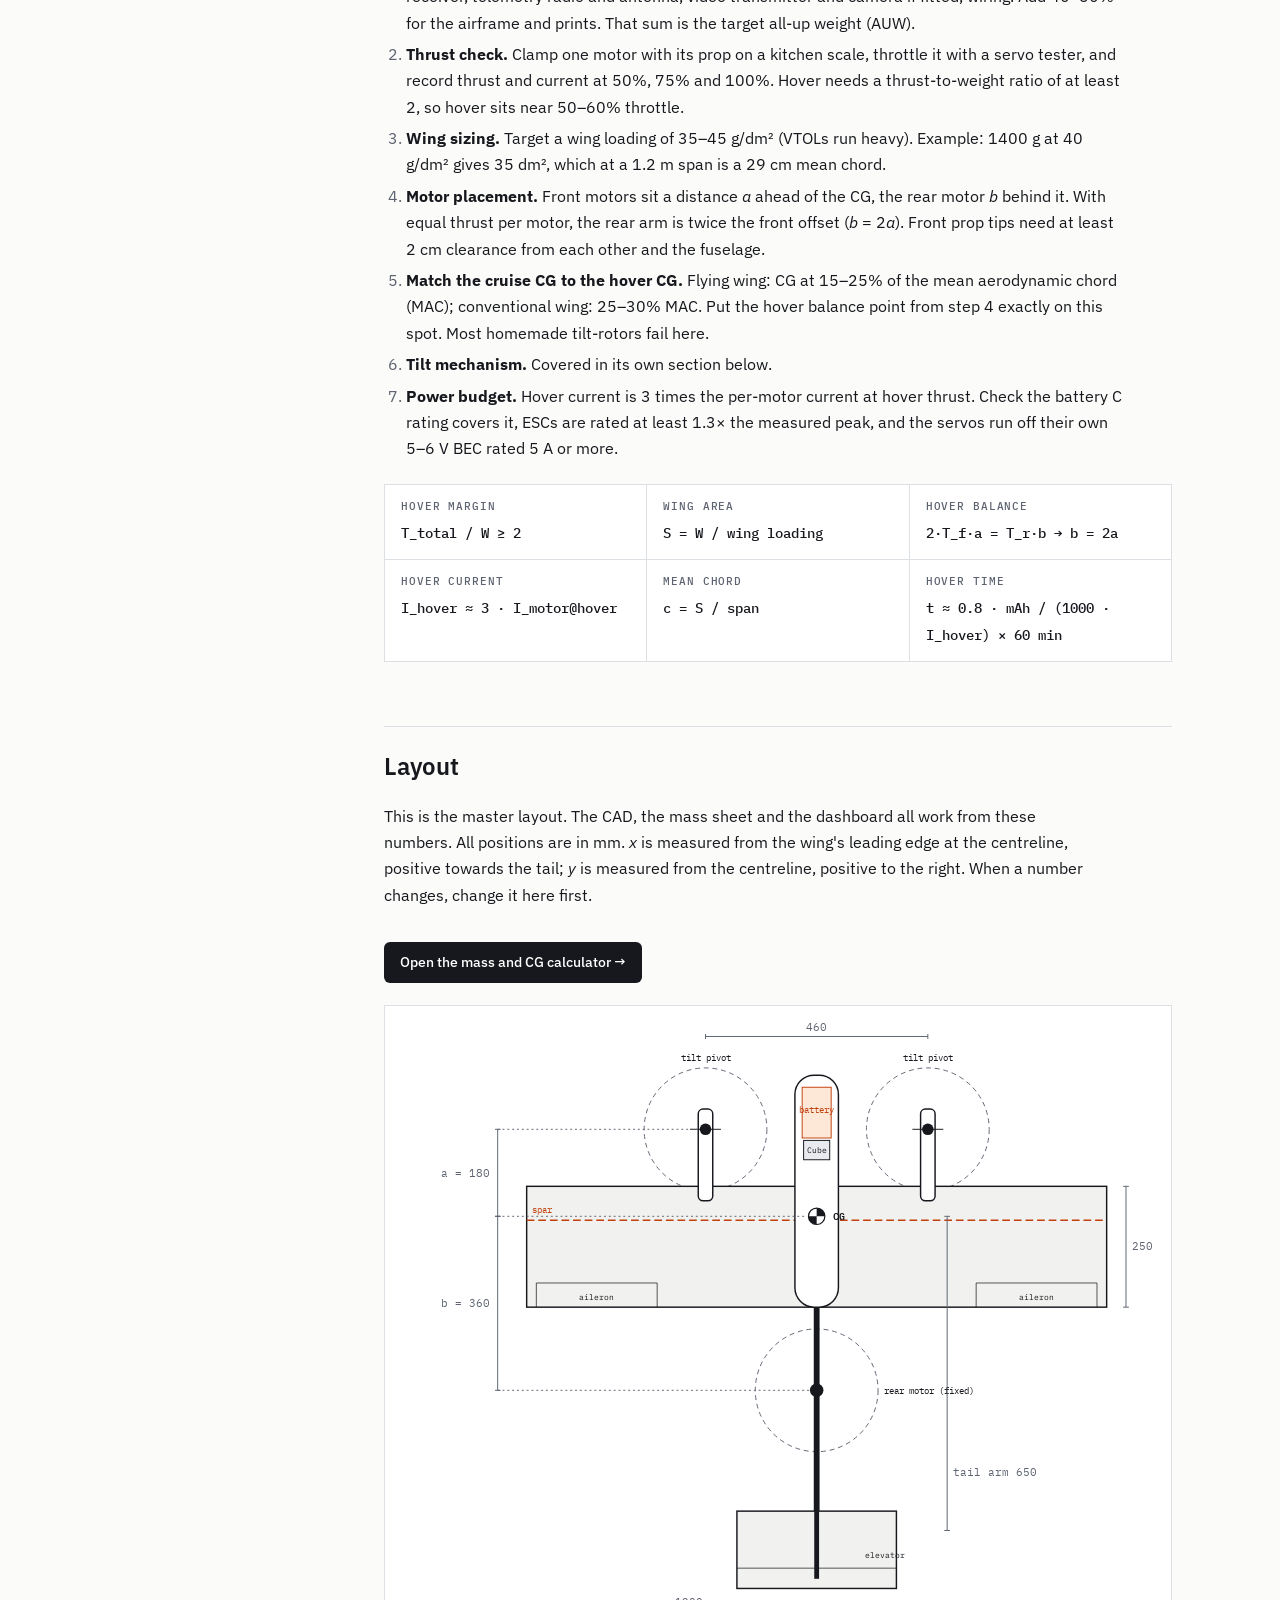
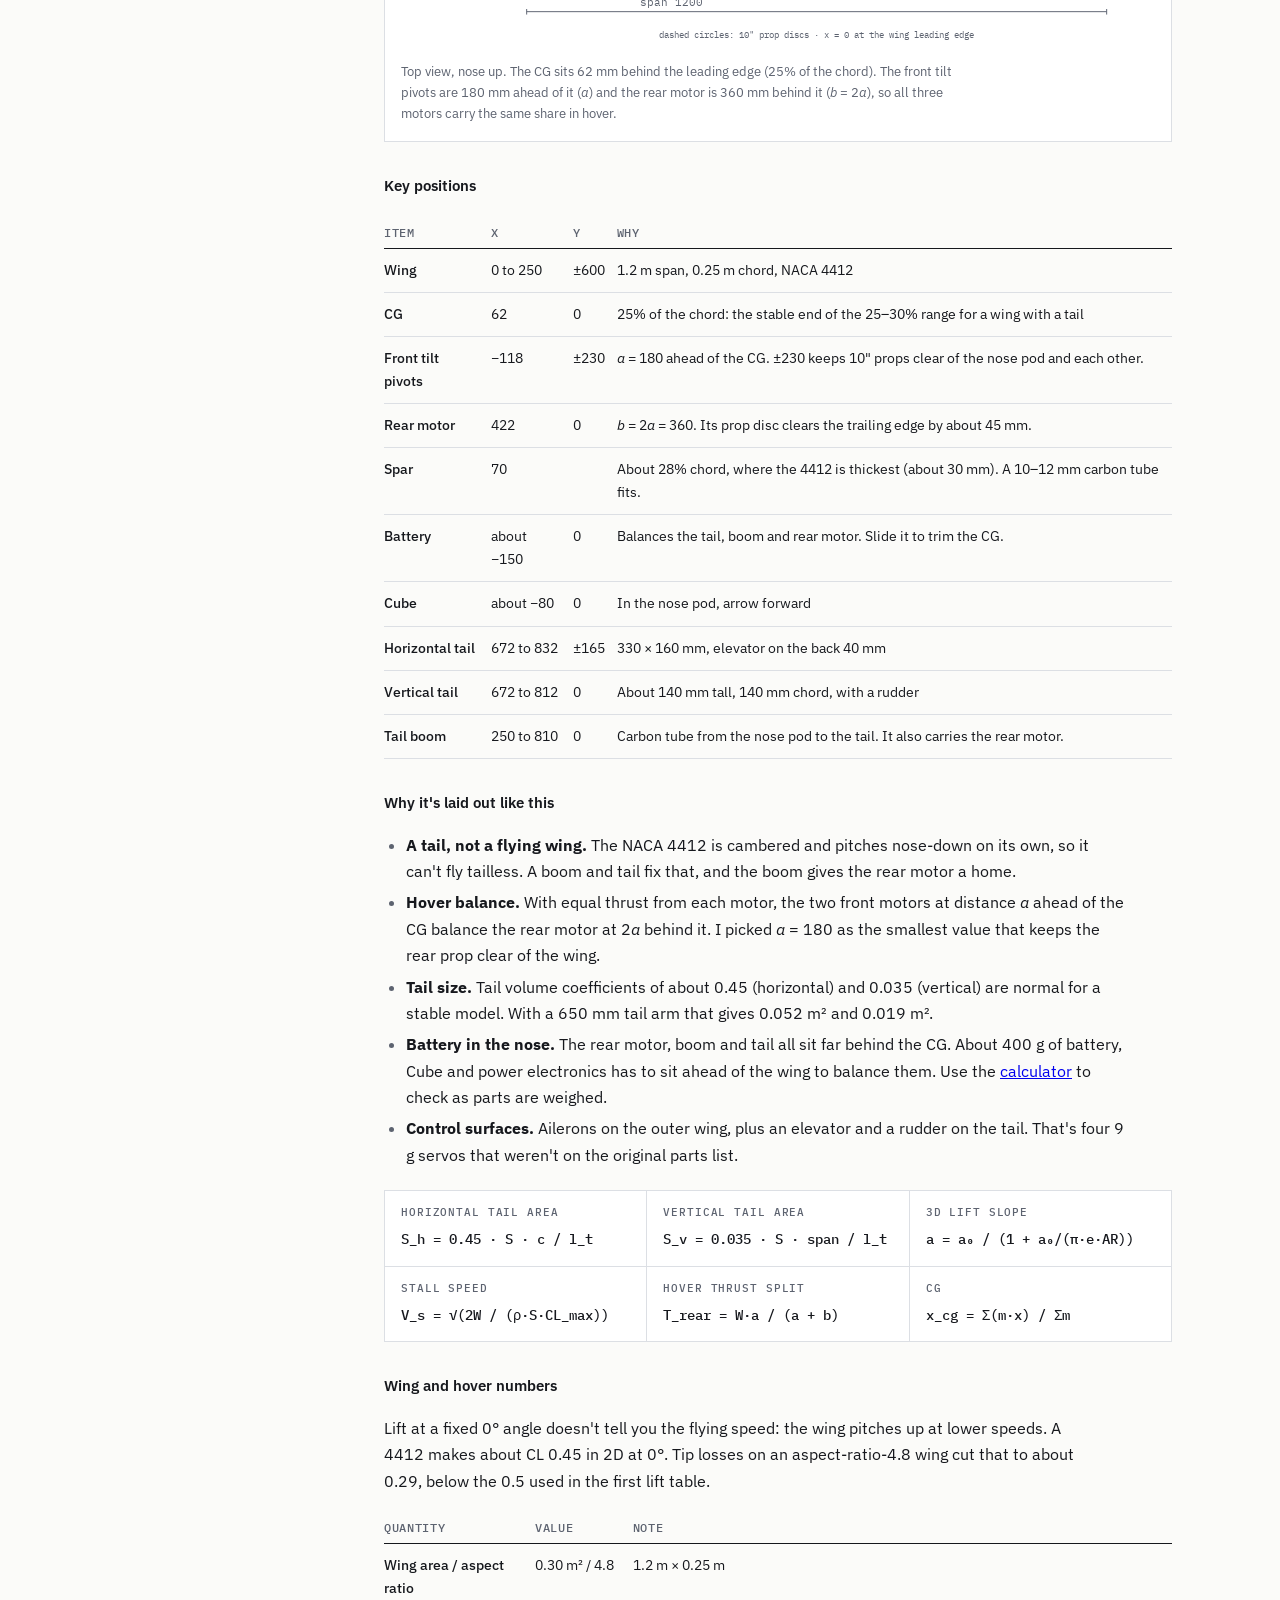
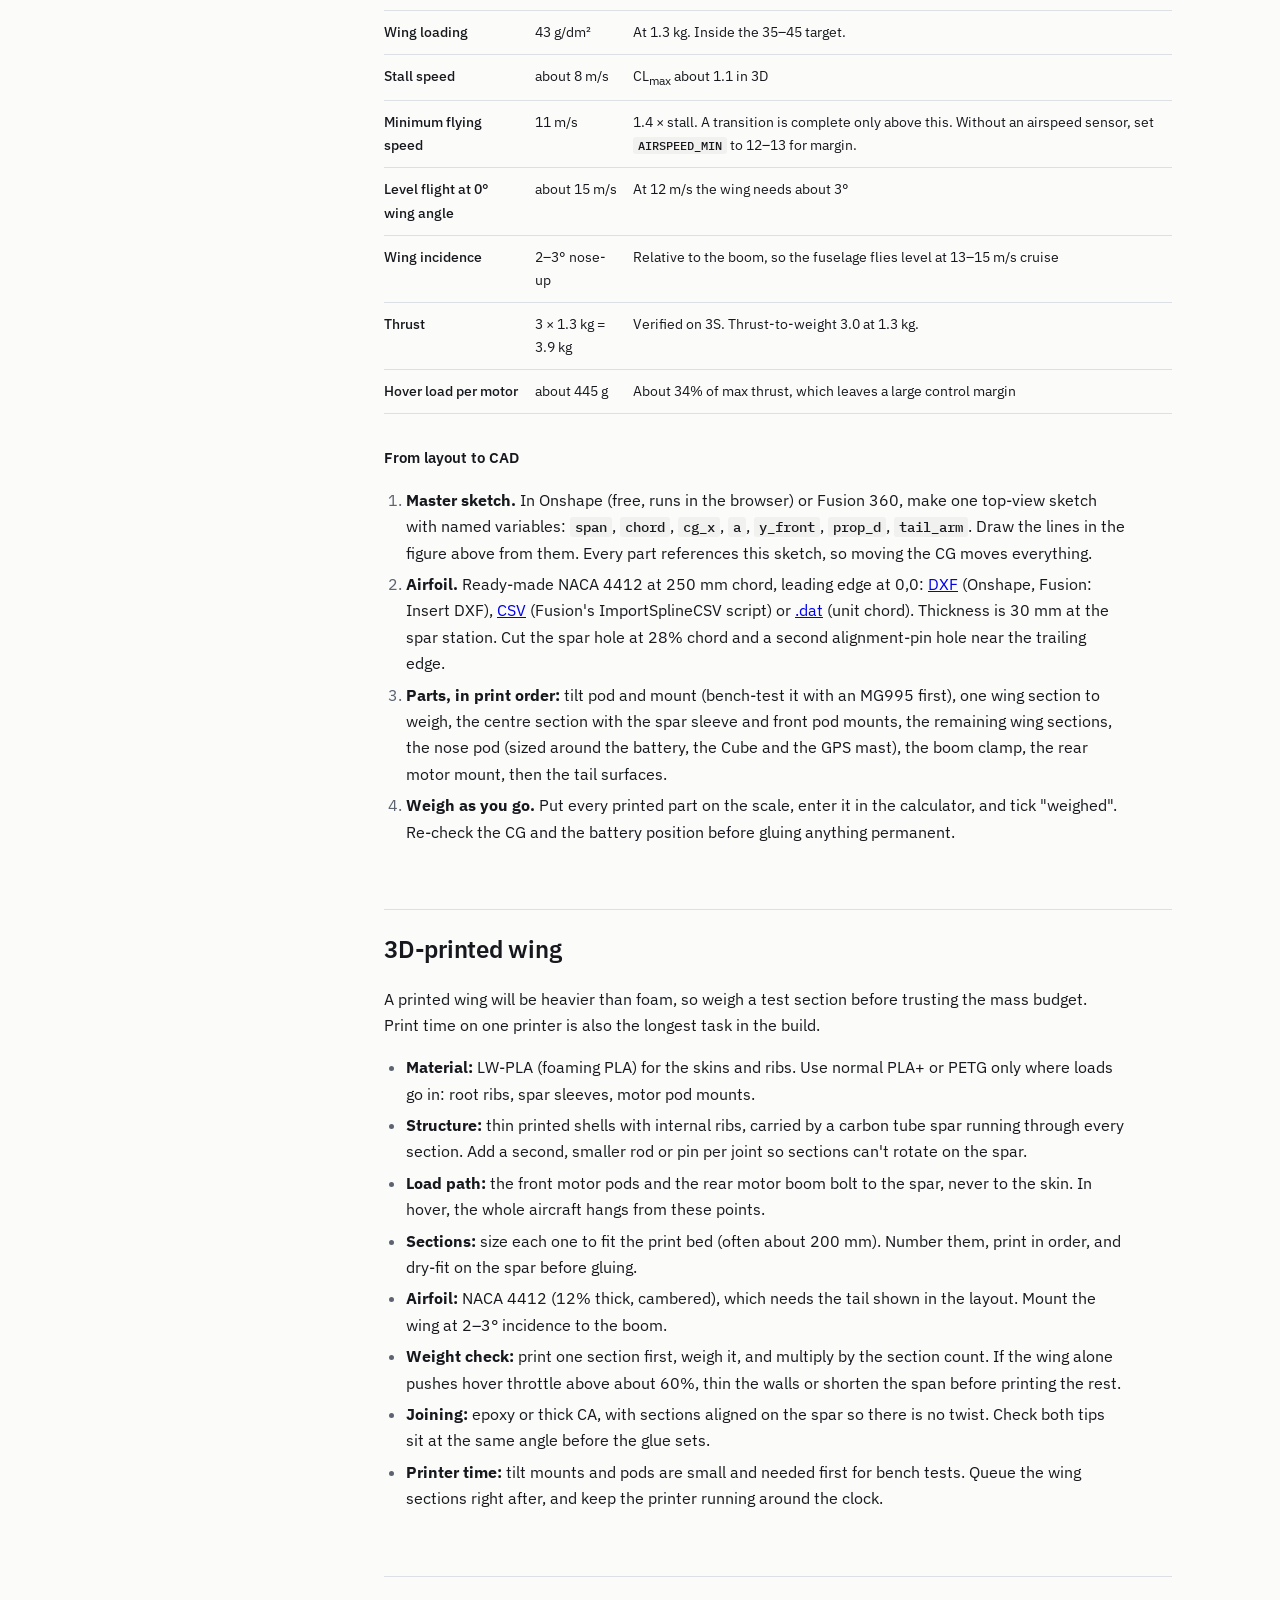
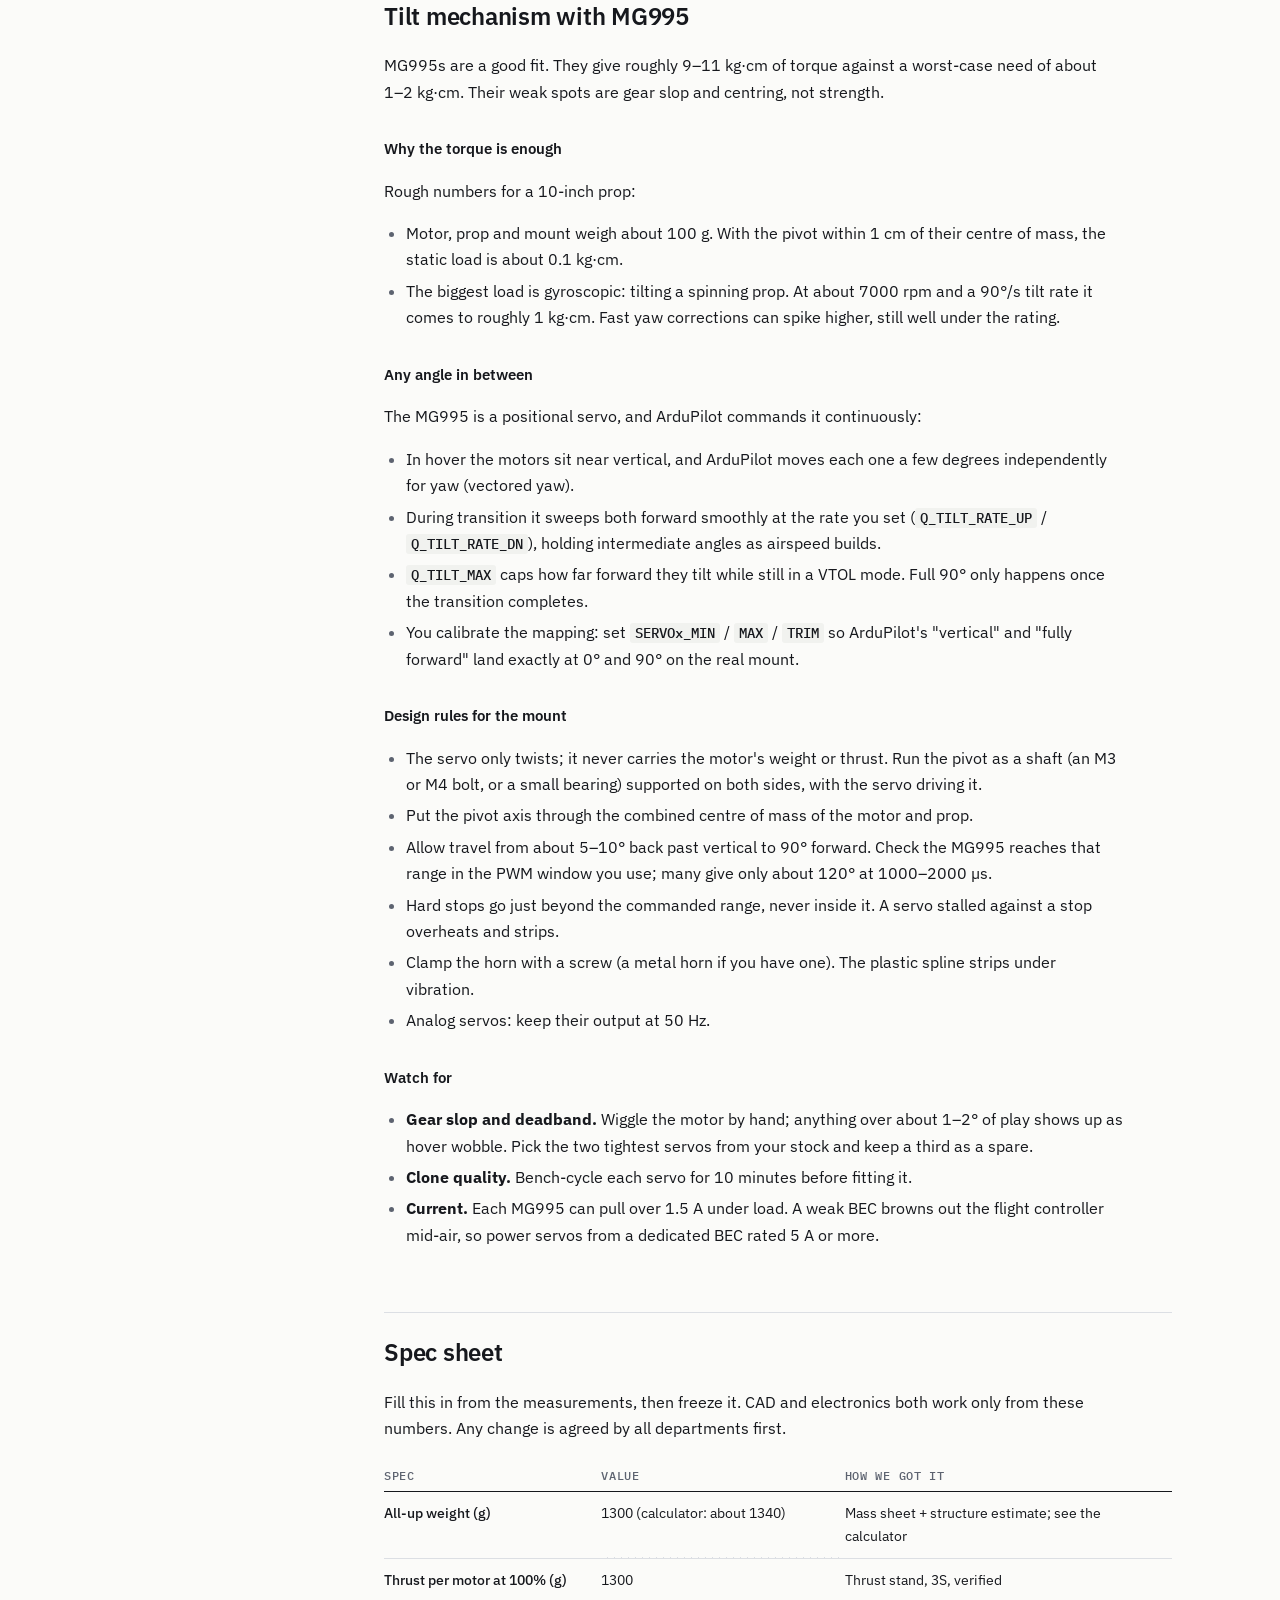
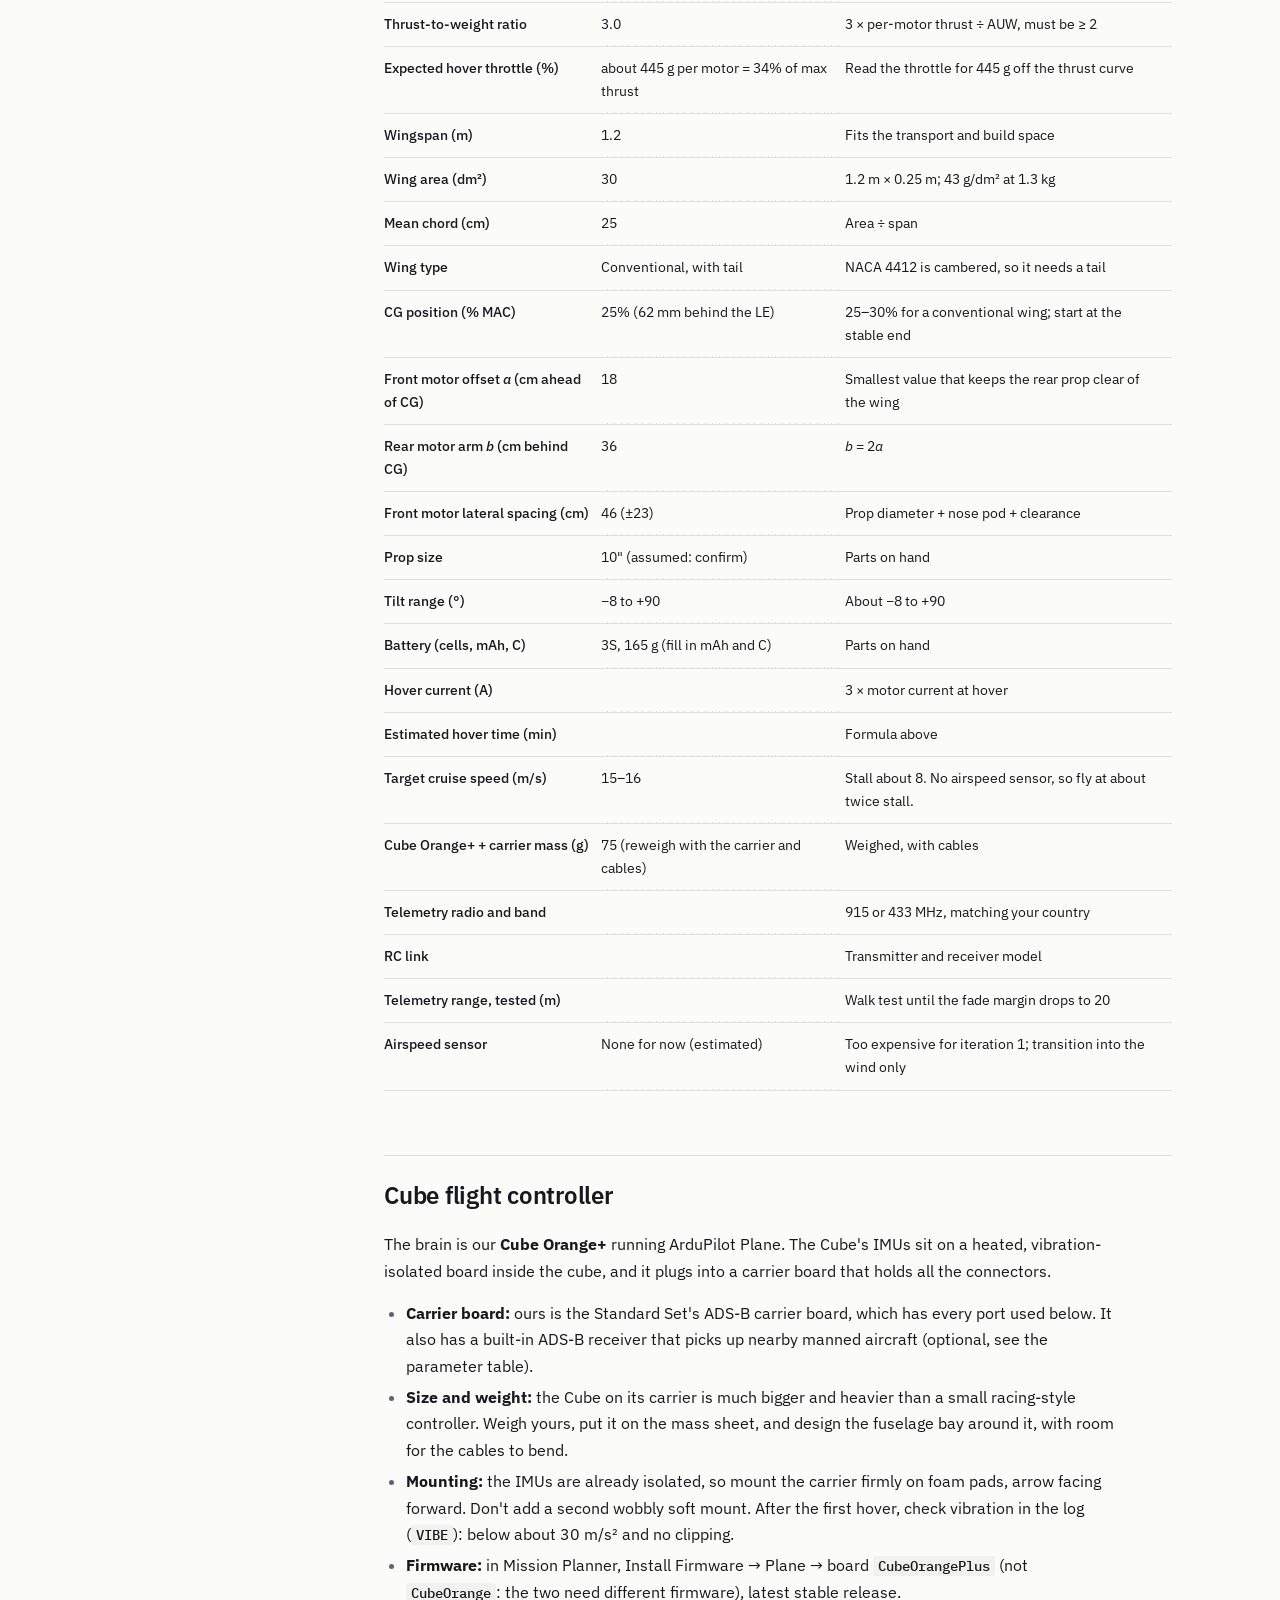
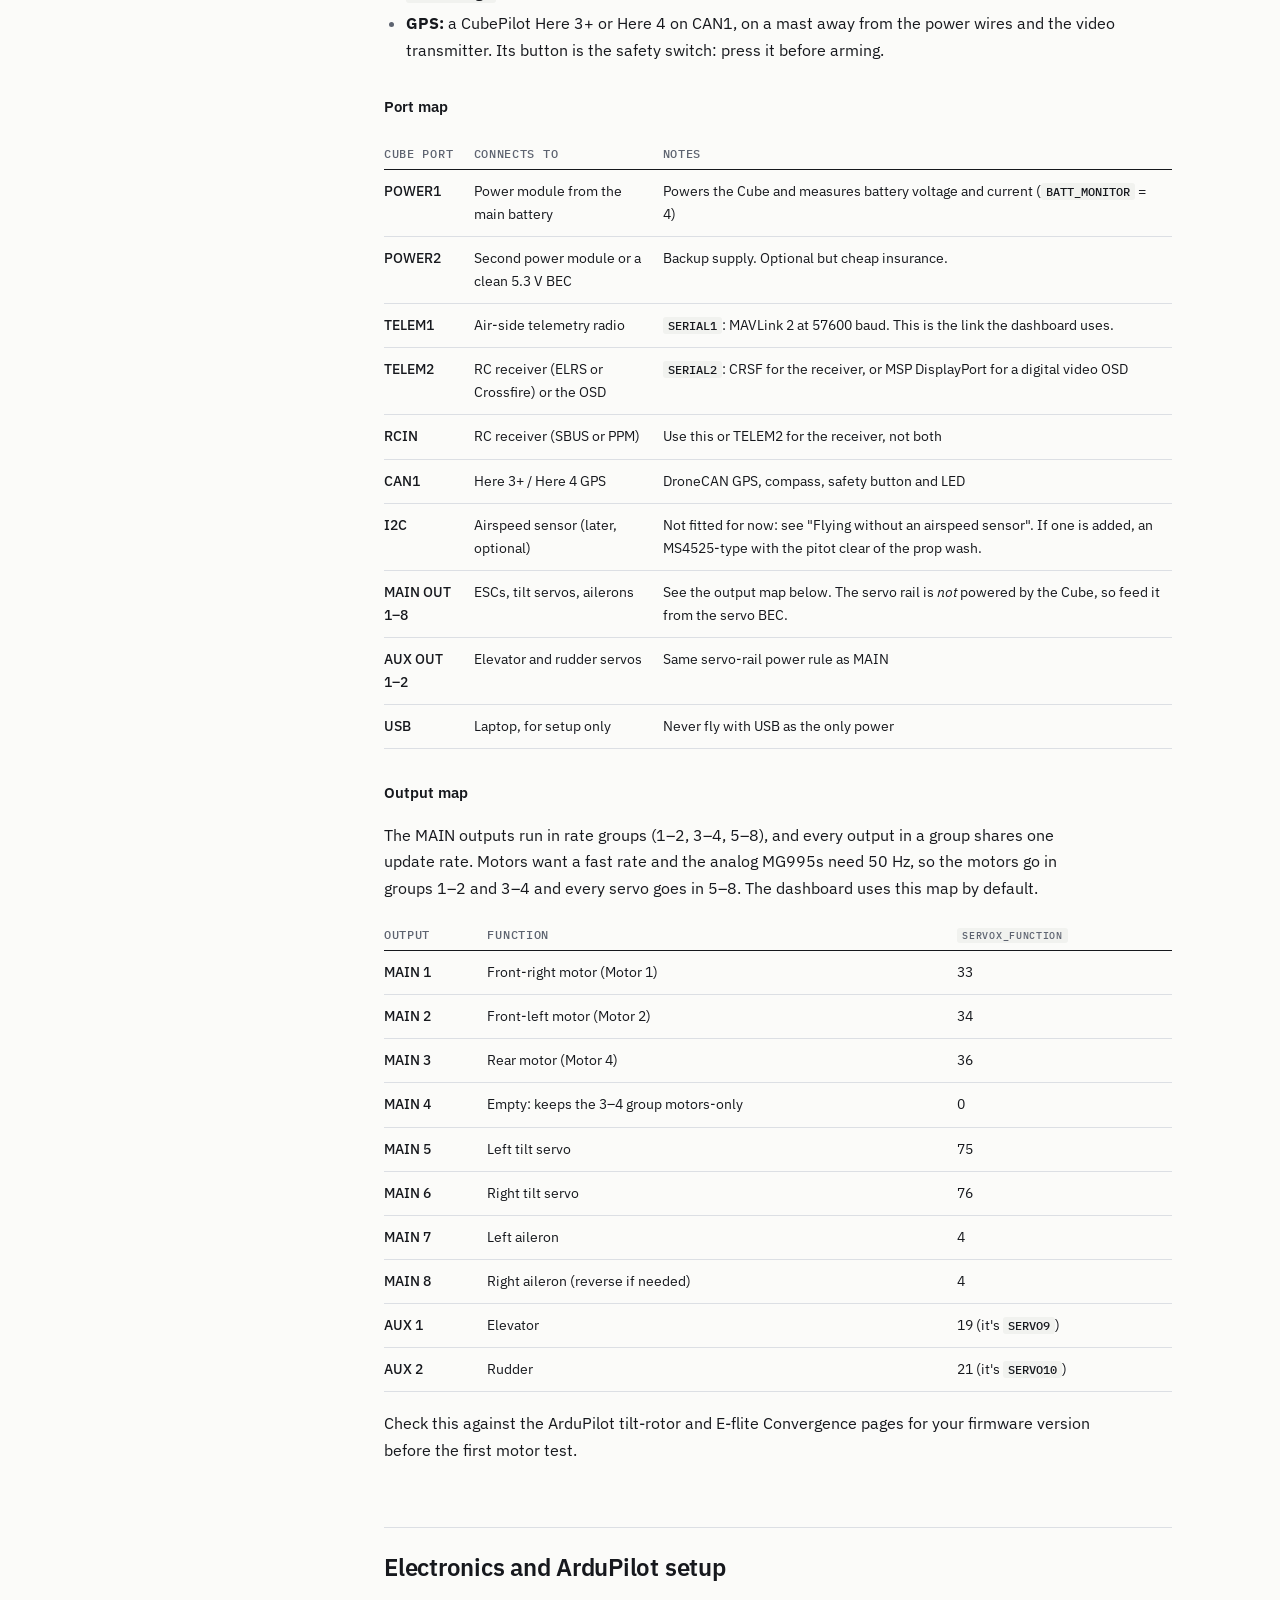
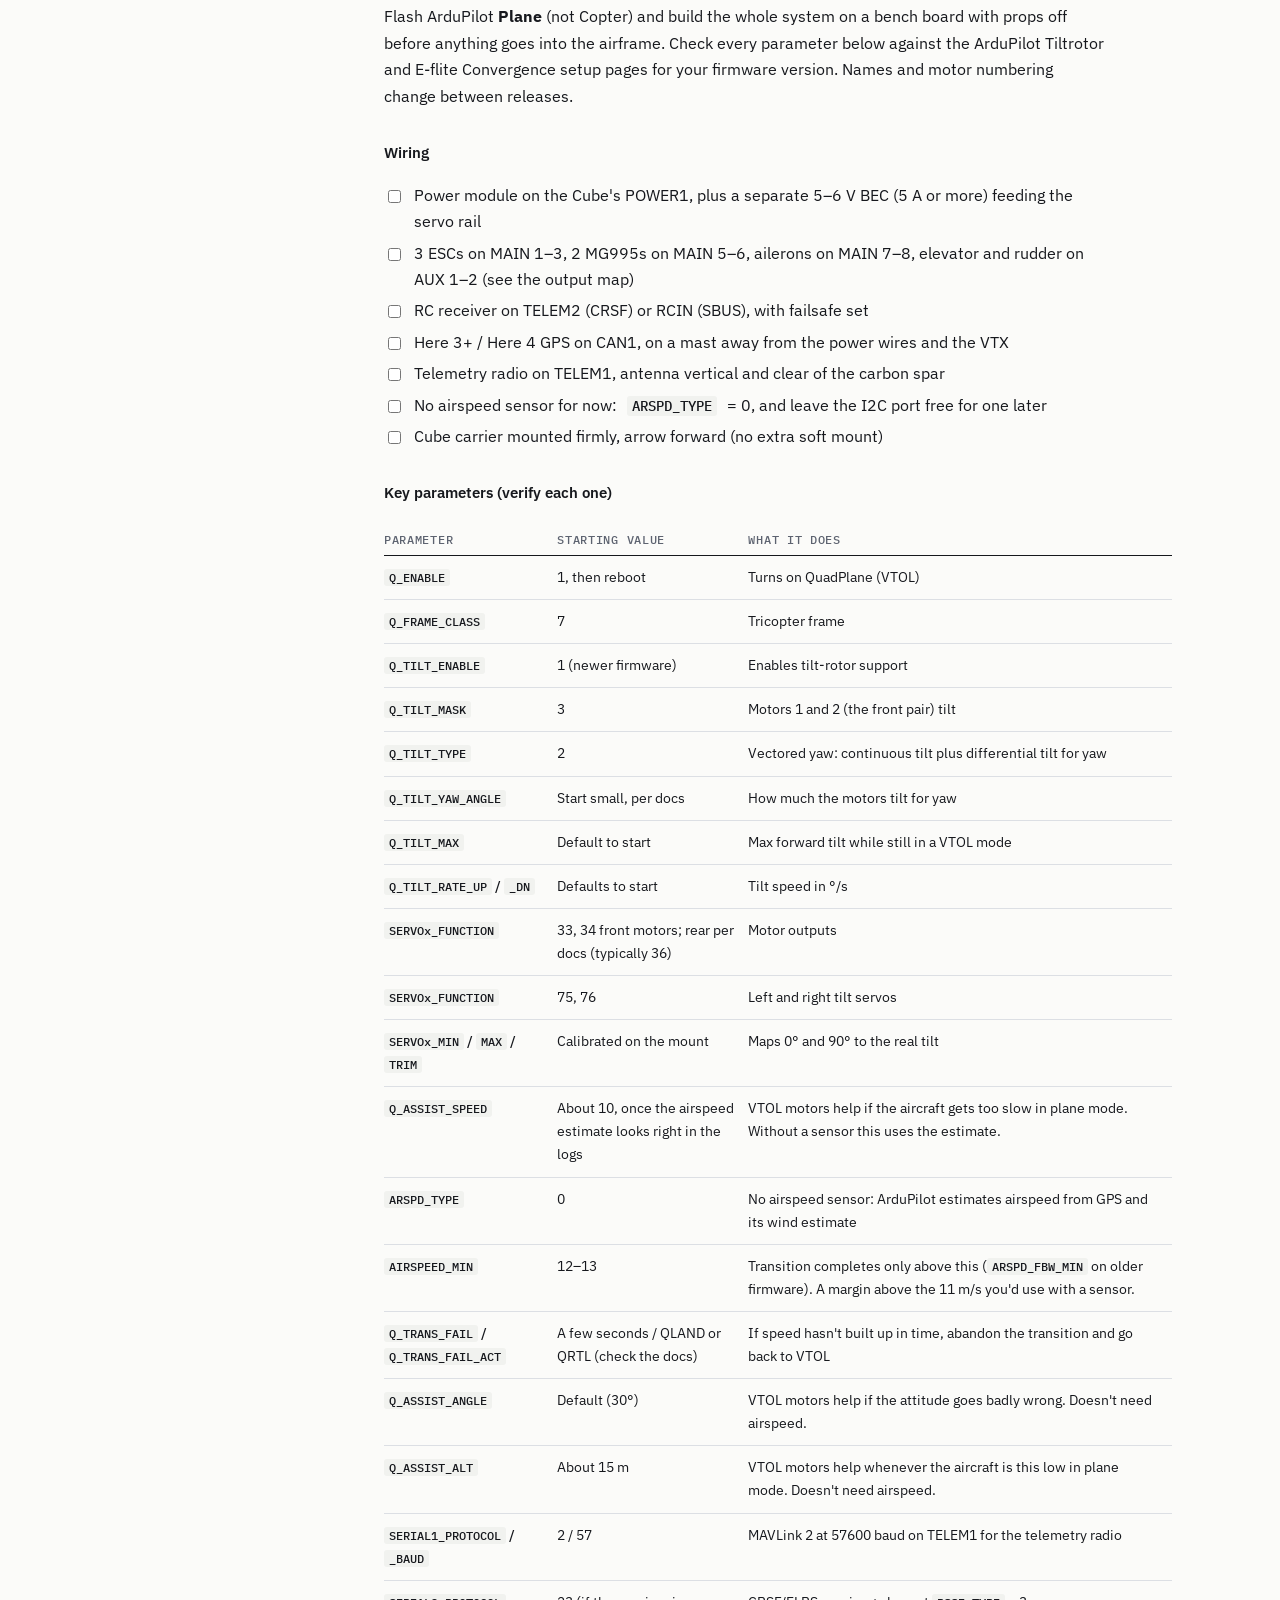
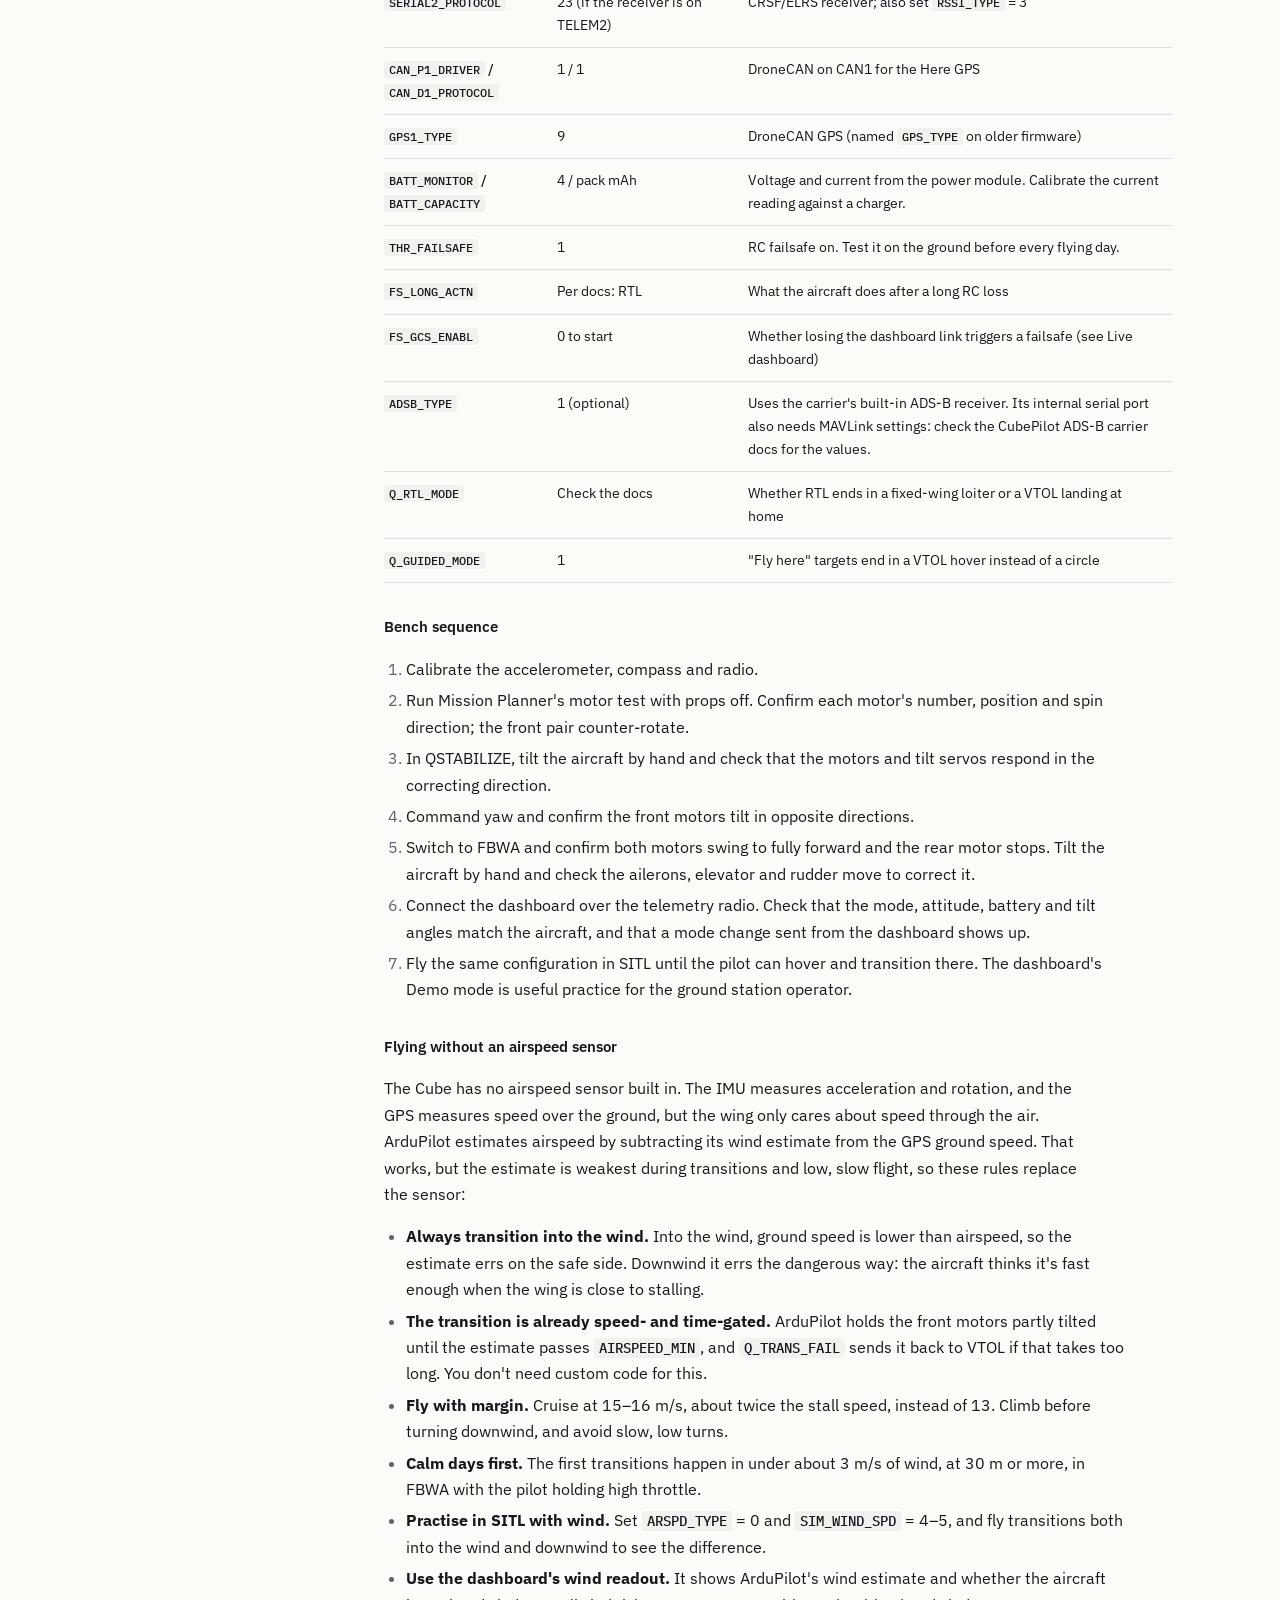
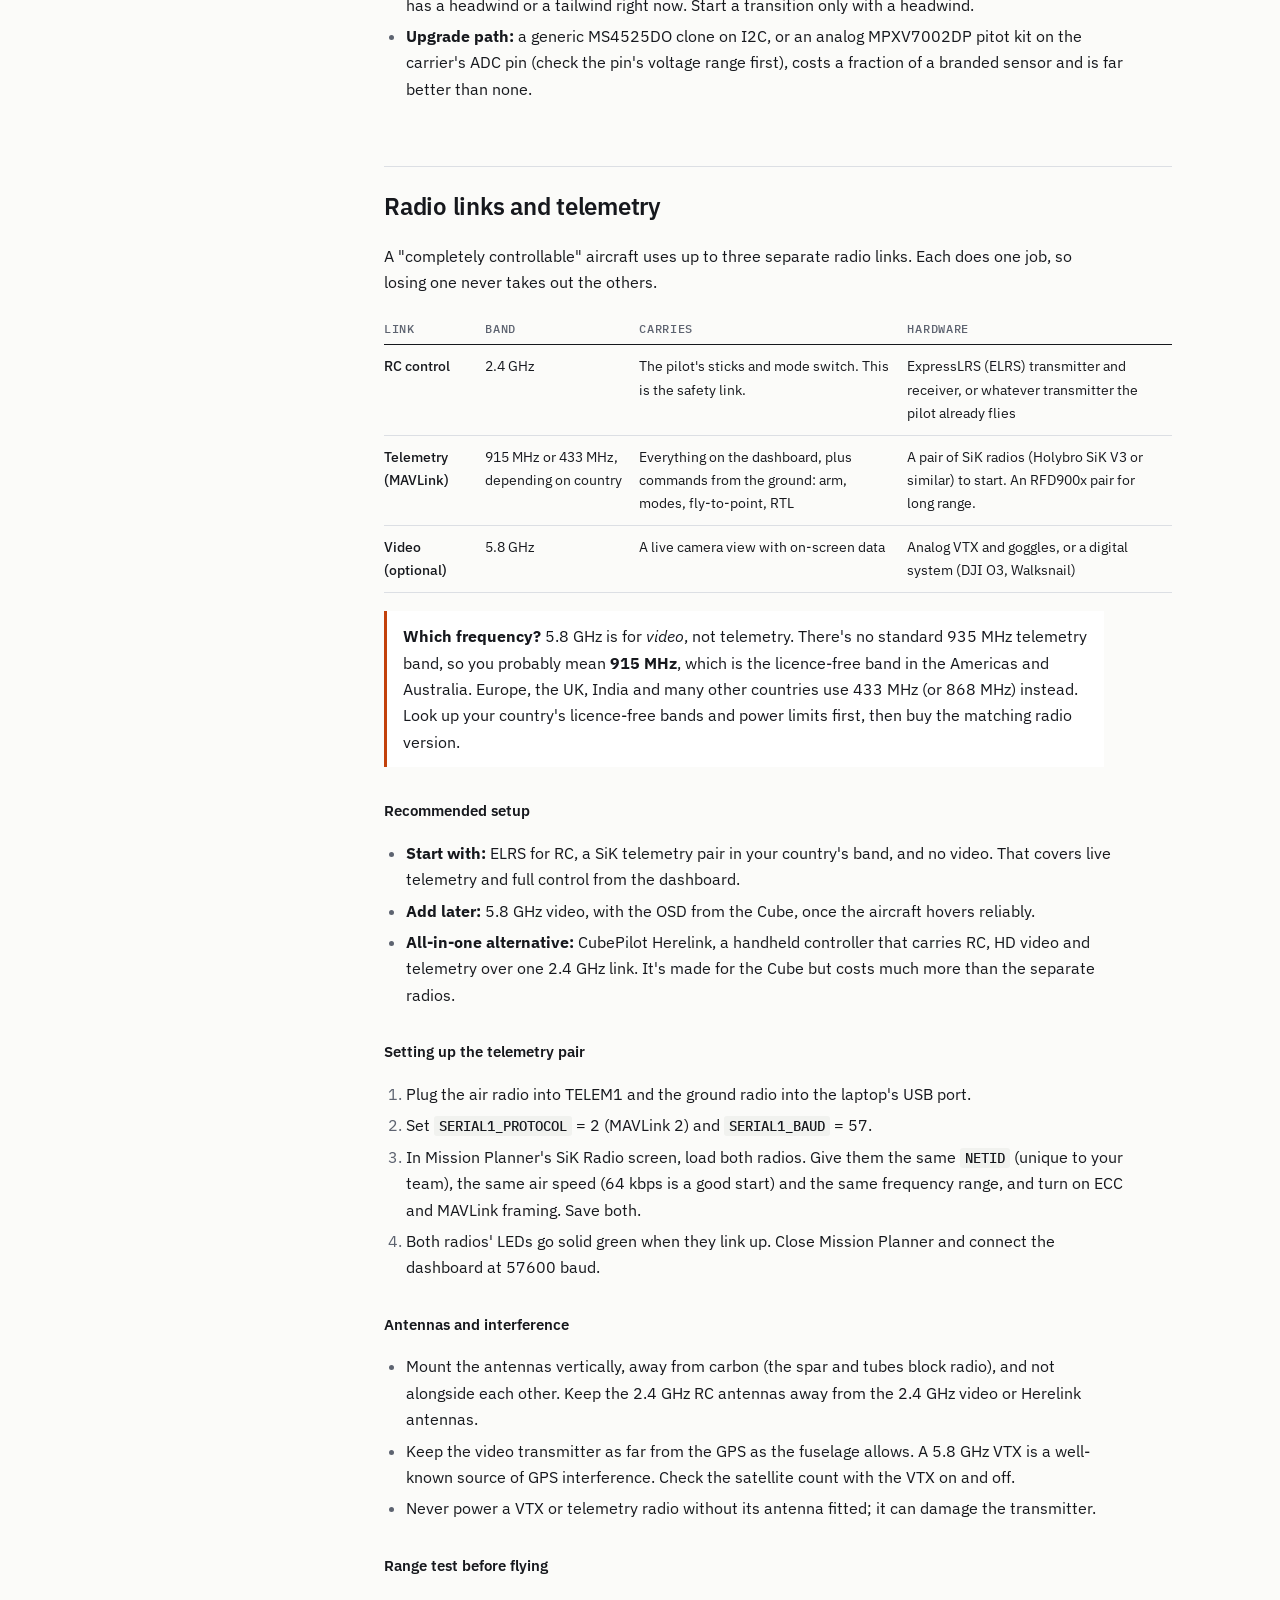
==== commit a884fc25: "Add NACA 4412 airfoil files at 250 mm chord Co-Authored-By: Claude Opus 5.5 <noreply@anthropic.com>" ====
--- a/index.html
+++ b/index.html
@@ -217,7 +217,7 @@
 <h3>From layout to CAD</h3>
 <ol>
 <li><strong>Master sketch.</strong> In Onshape (free, runs in the browser) or Fusion 360, make one top-view sketch with named variables: <code>span</code>, <code>chord</code>, <code>cg_x</code>, <code>a</code>, <code>y_front</code>, <code>prop_d</code>, <code>tail_arm</code>. Draw the lines in the figure above from them. Every part references this sketch, so moving the CG moves everything.</li>
-<li><strong>Airfoil.</strong> Download the NACA 4412 coordinates from airfoiltools.com, import them as a spline, and scale to 250 mm. Cut the spar hole at 28% chord and a second alignment-pin hole near the trailing edge.</li>
+<li><strong>Airfoil.</strong> Ready-made NACA 4412 at 250 mm chord, leading edge at 0,0: <a href="/cad/naca4412-250mm.dxf">DXF</a> (Onshape, Fusion: Insert DXF), <a href="/cad/naca4412-250mm.csv">CSV</a> (Fusion's ImportSplineCSV script) or <a href="/cad/naca4412.dat">.dat</a> (unit chord). Thickness is 30 mm at the spar station. Cut the spar hole at 28% chord and a second alignment-pin hole near the trailing edge.</li>
 <li><strong>Parts, in print order:</strong> tilt pod and mount (bench-test it with an MG995 first), one wing section to weigh, the centre section with the spar sleeve and front pod mounts, the remaining wing sections, the nose pod (sized around the battery, the Cube and the GPS mast), the boom clamp, the rear motor mount, then the tail surfaces.</li>
 <li><strong>Weigh as you go.</strong> Put every printed part on the scale, enter it in the calculator, and tick "weighed". Re-check the CG and the battery position before gluing anything permanent.</li>
 </ol>
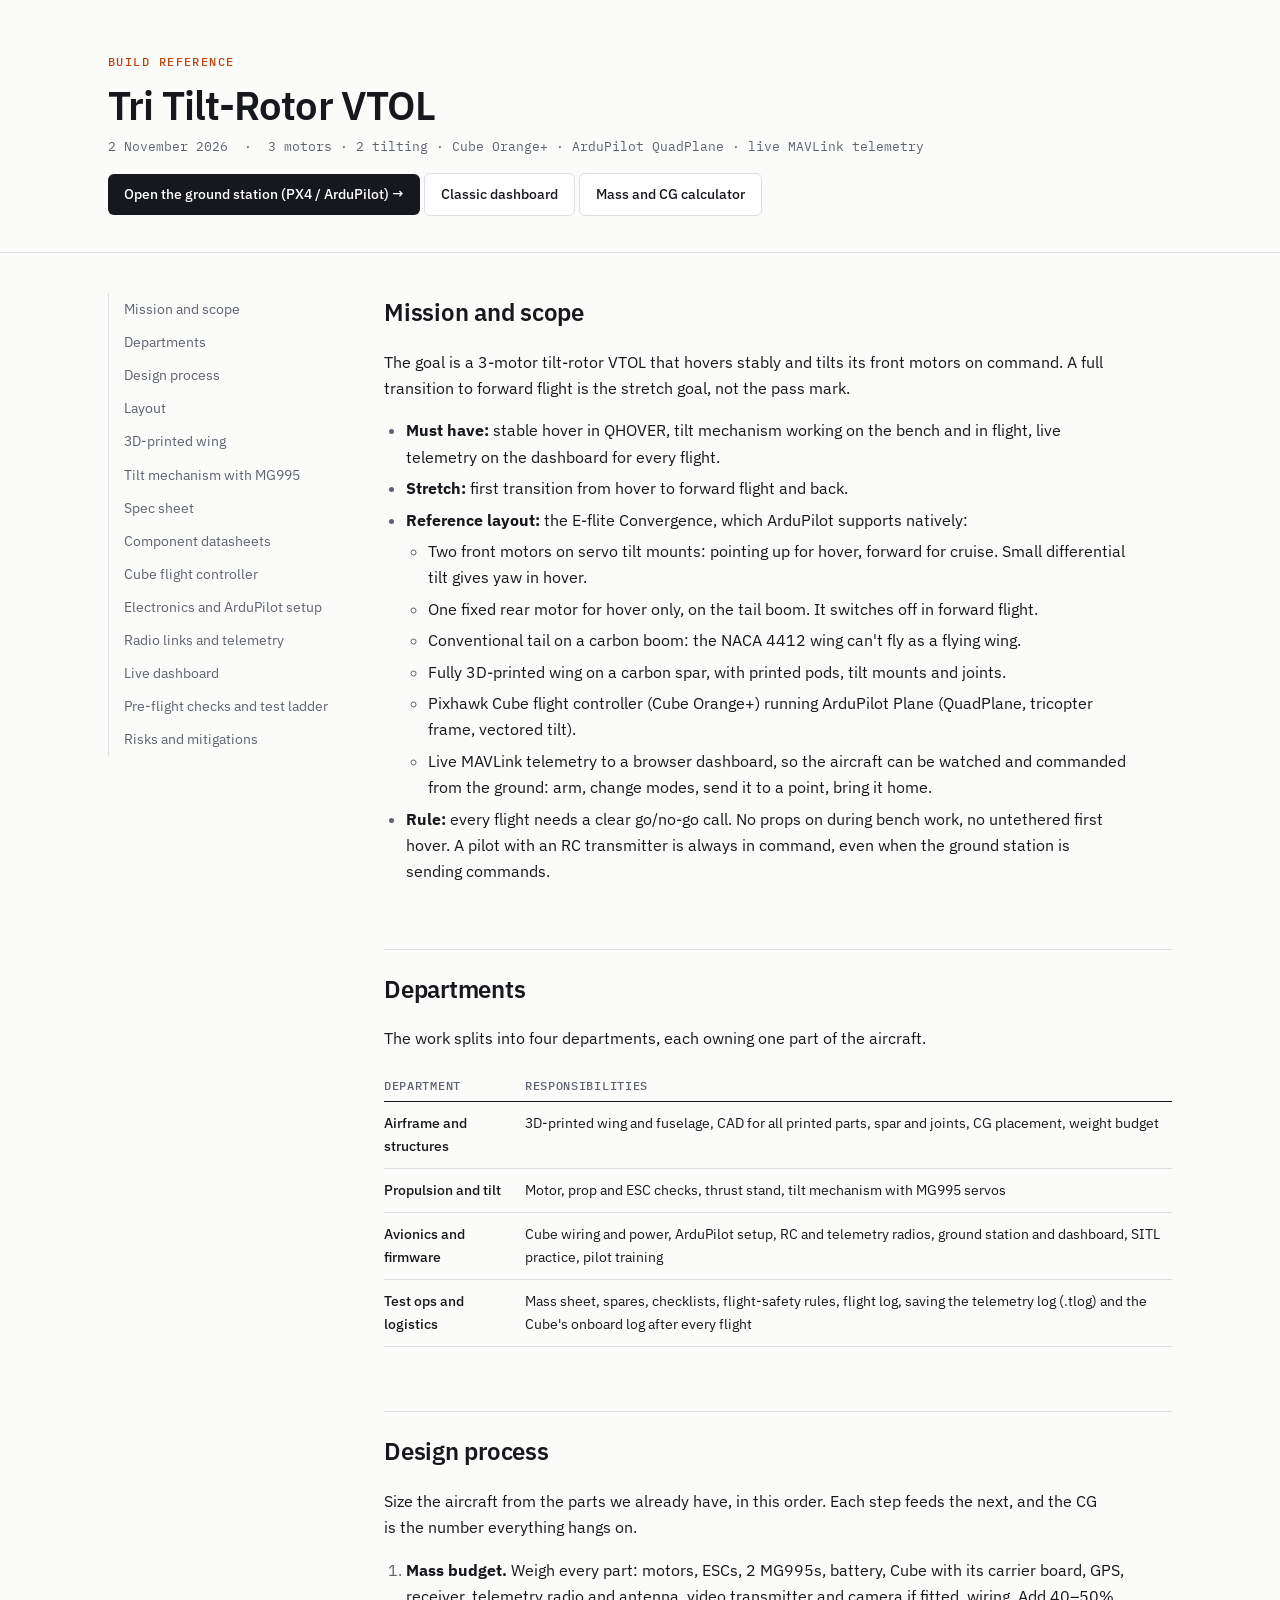
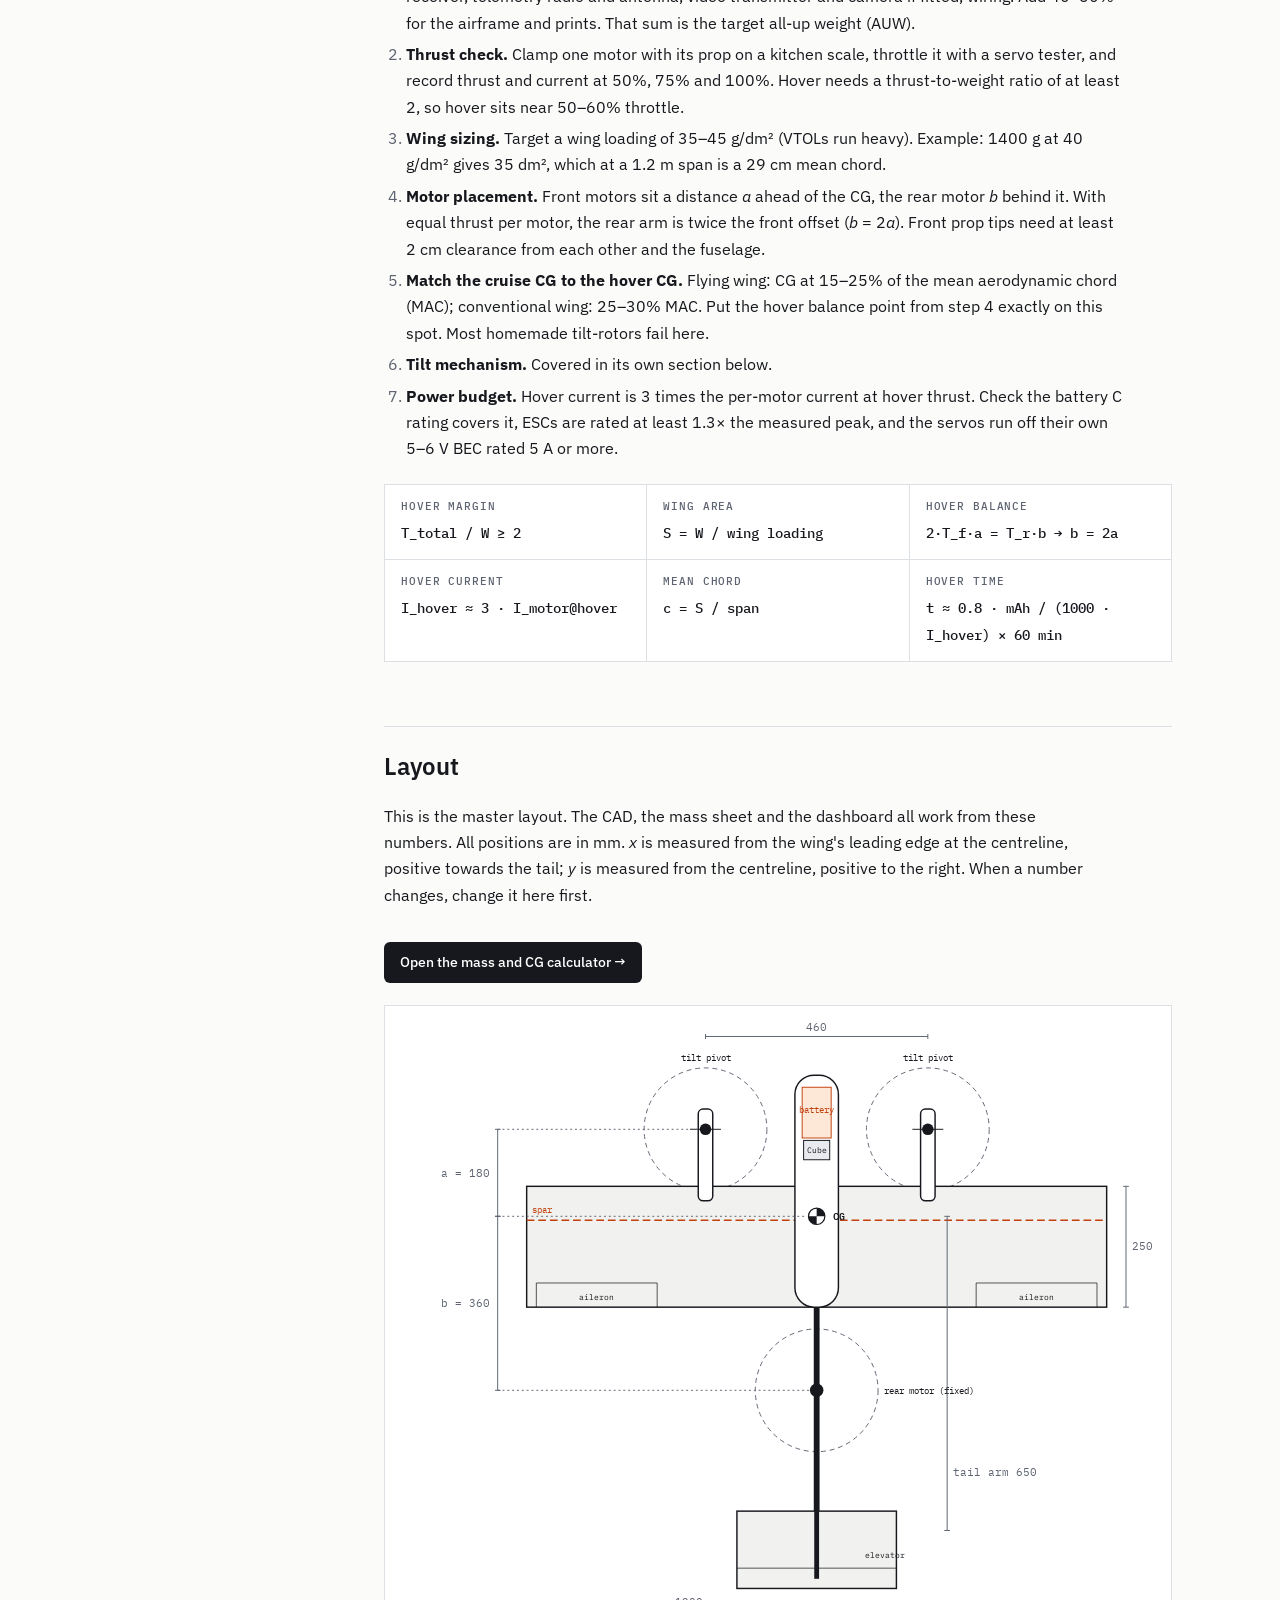
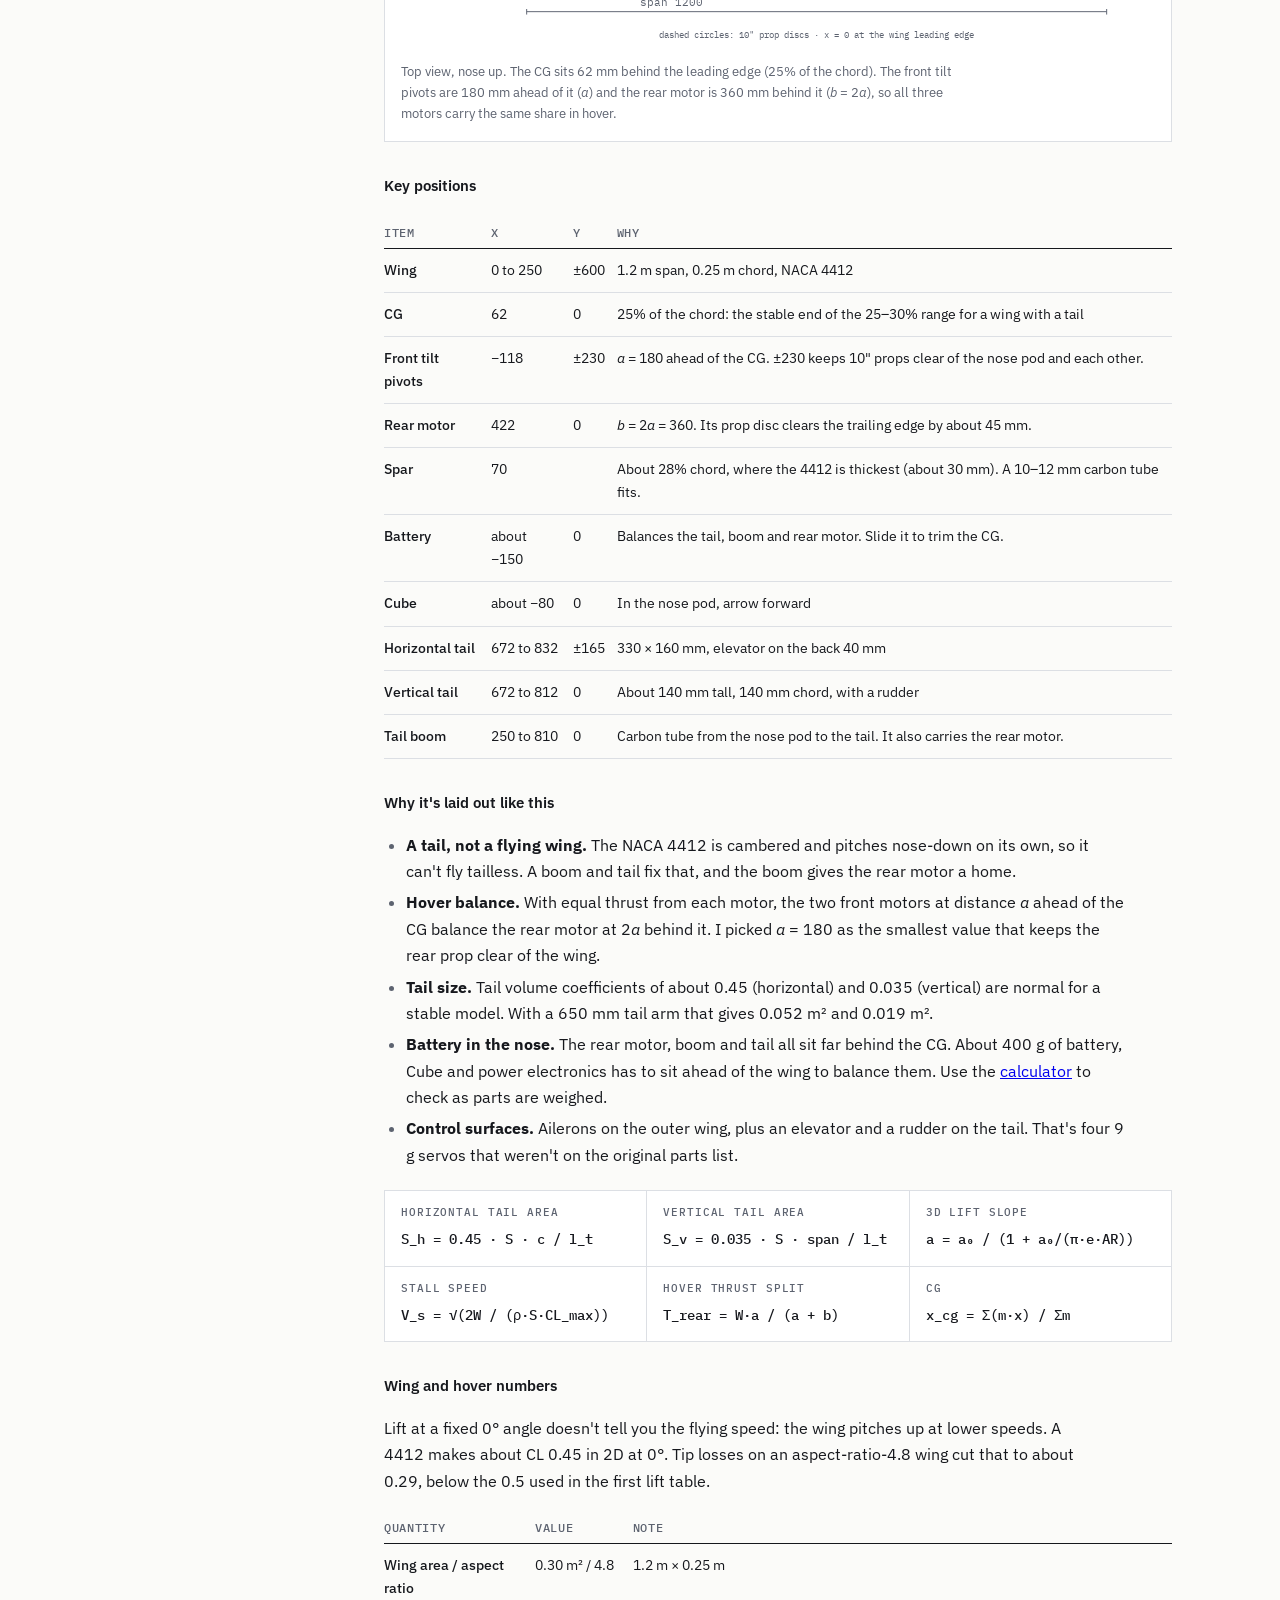
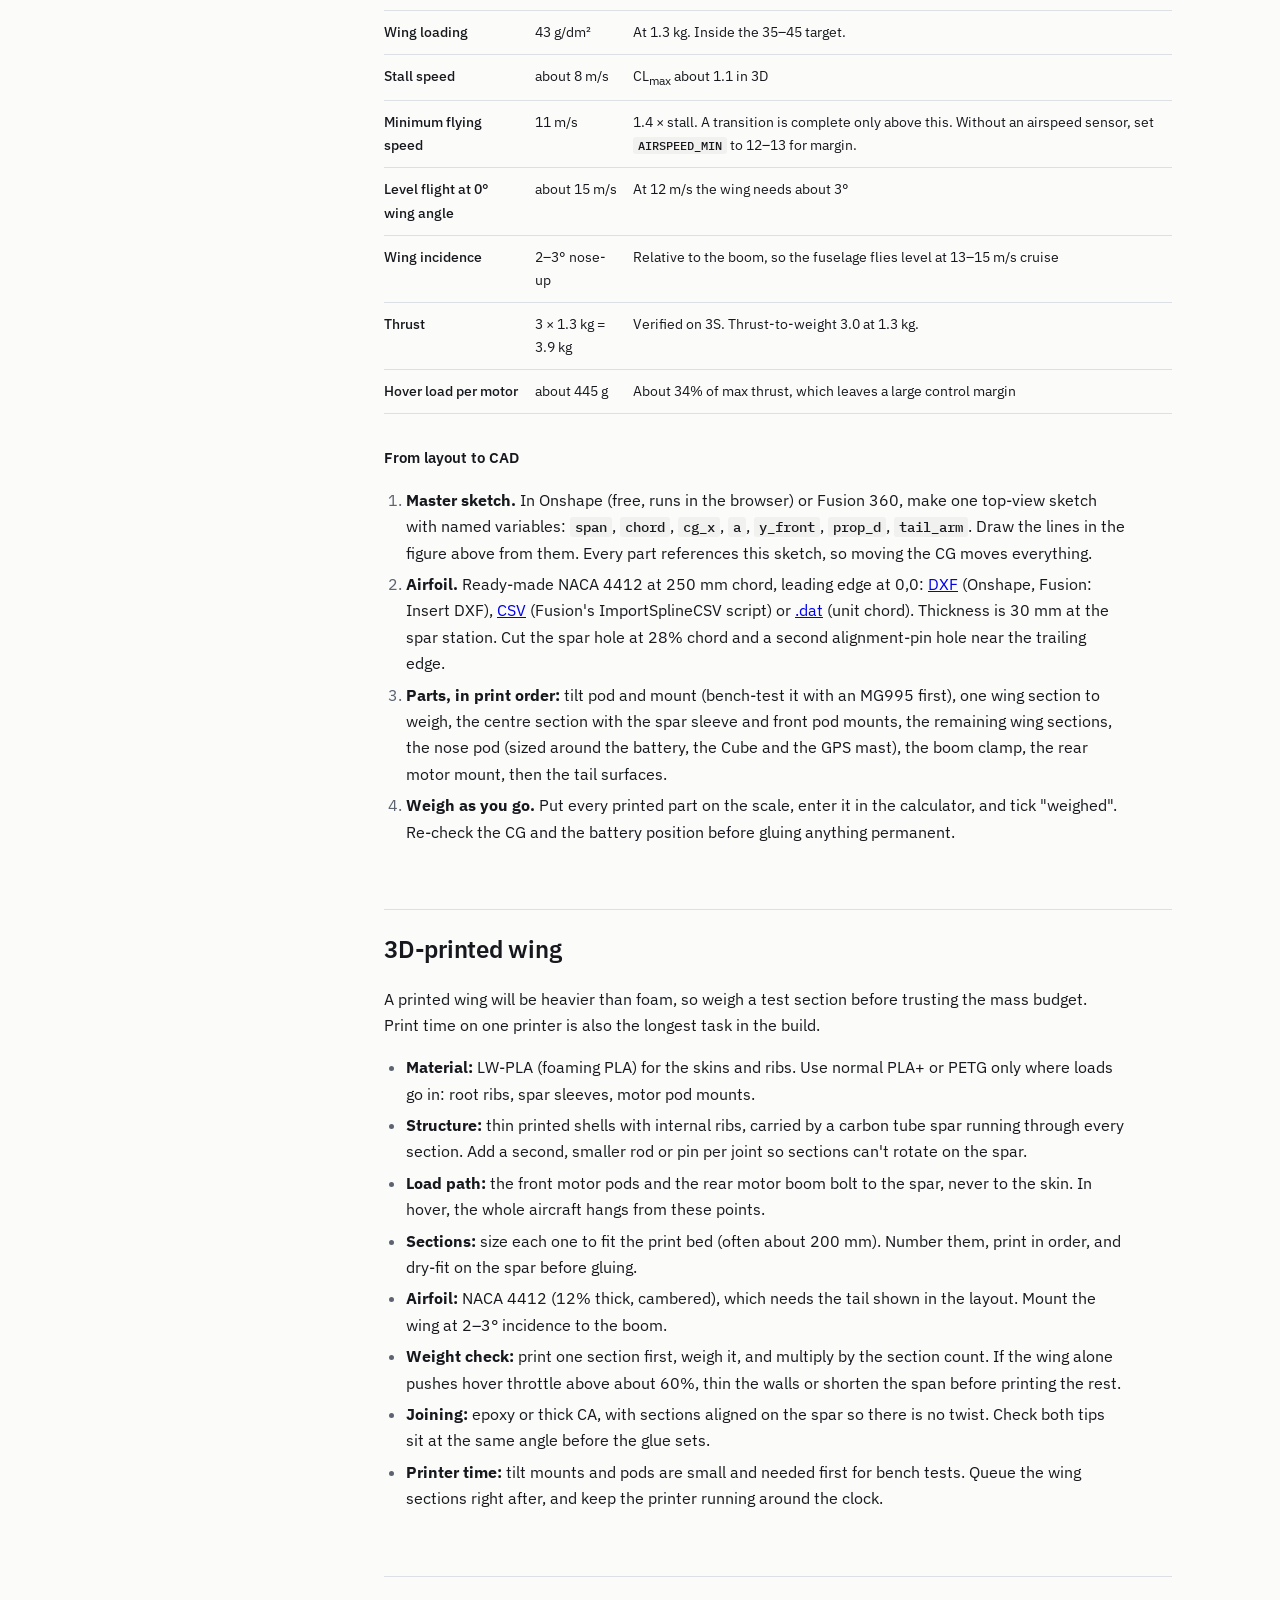
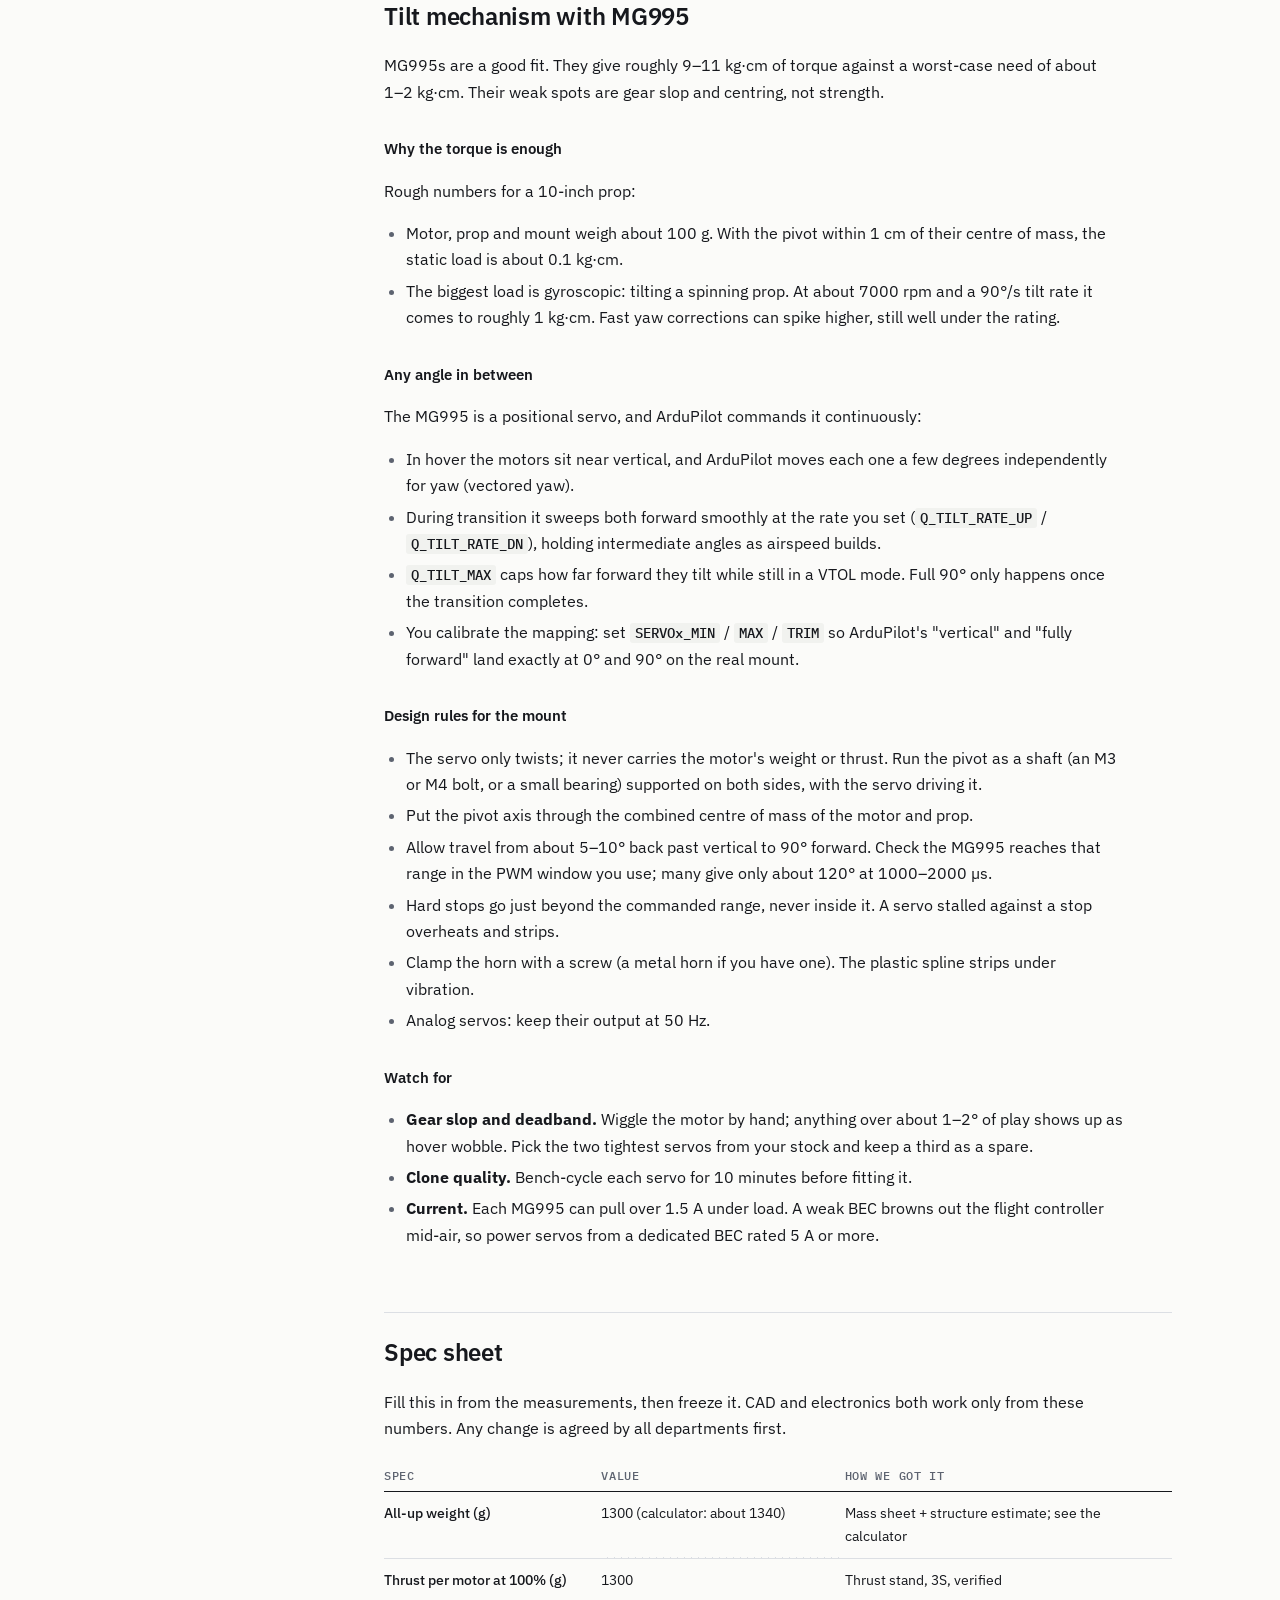
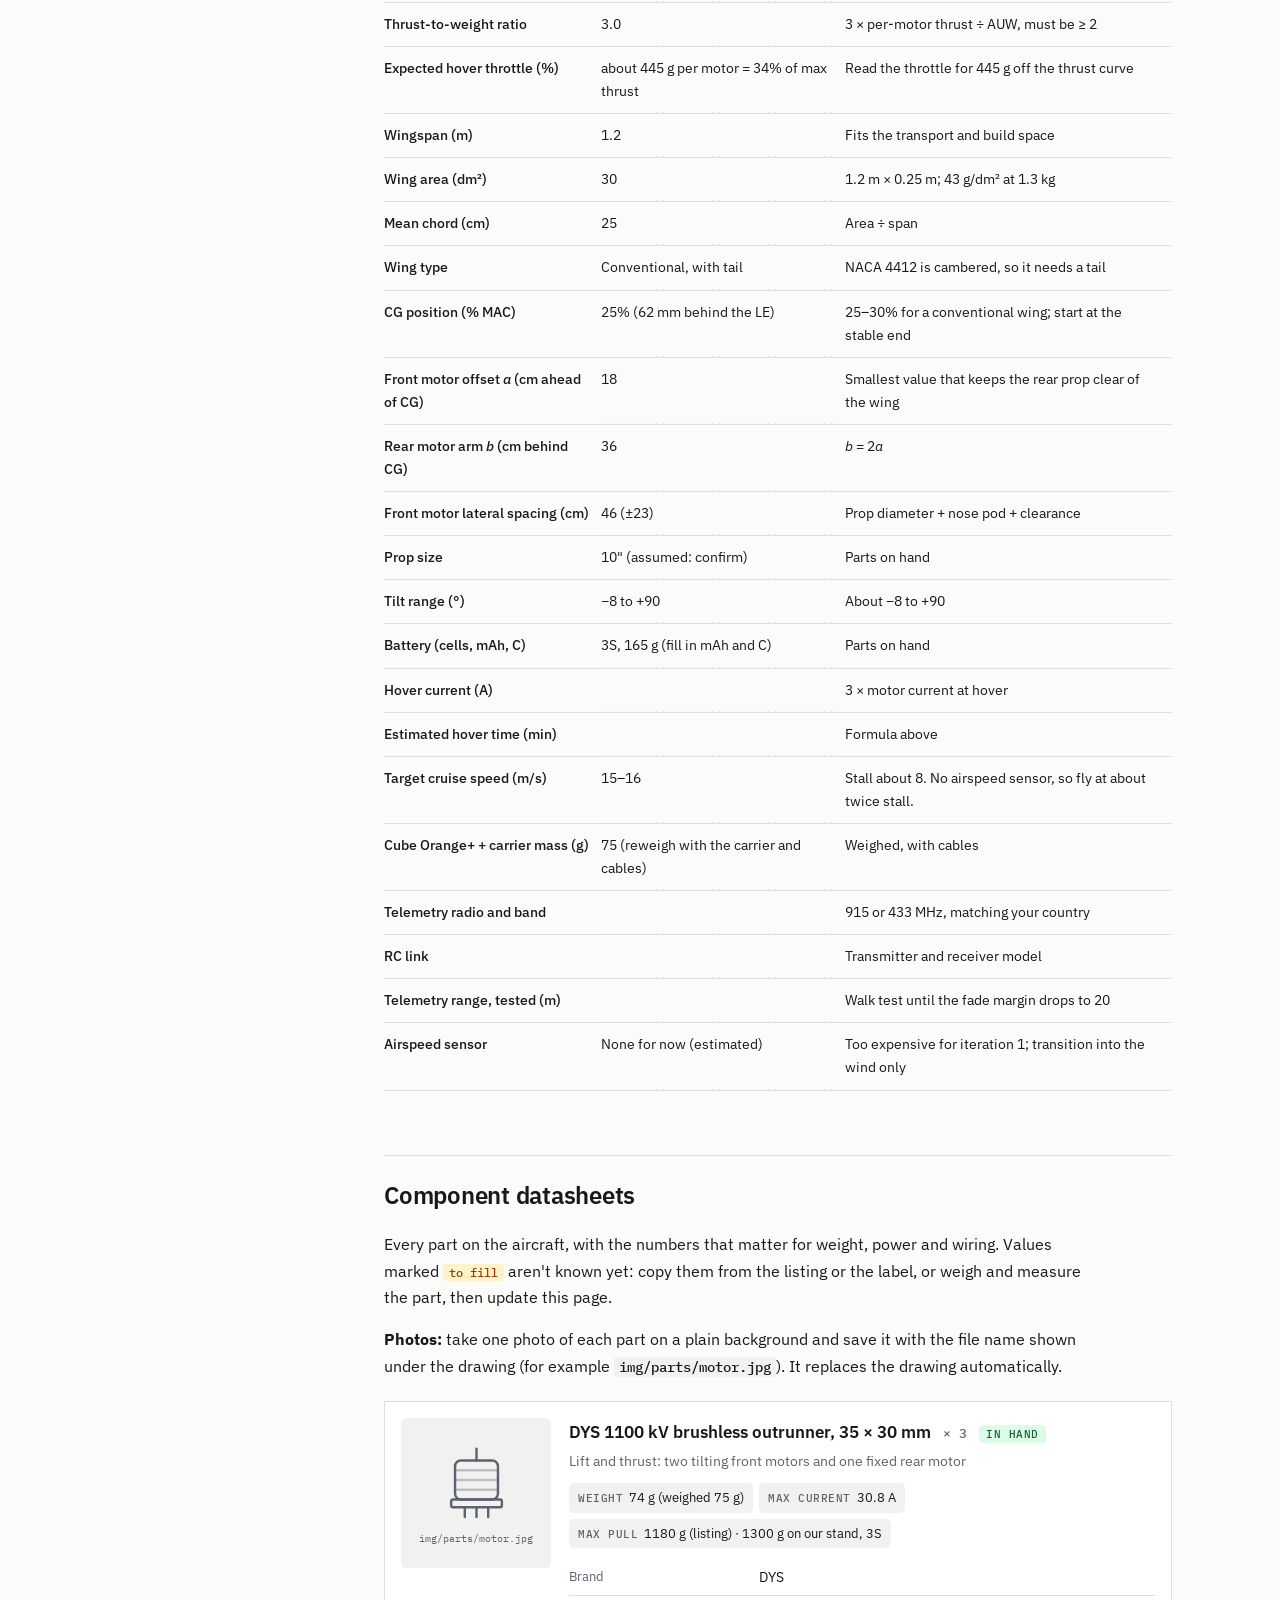
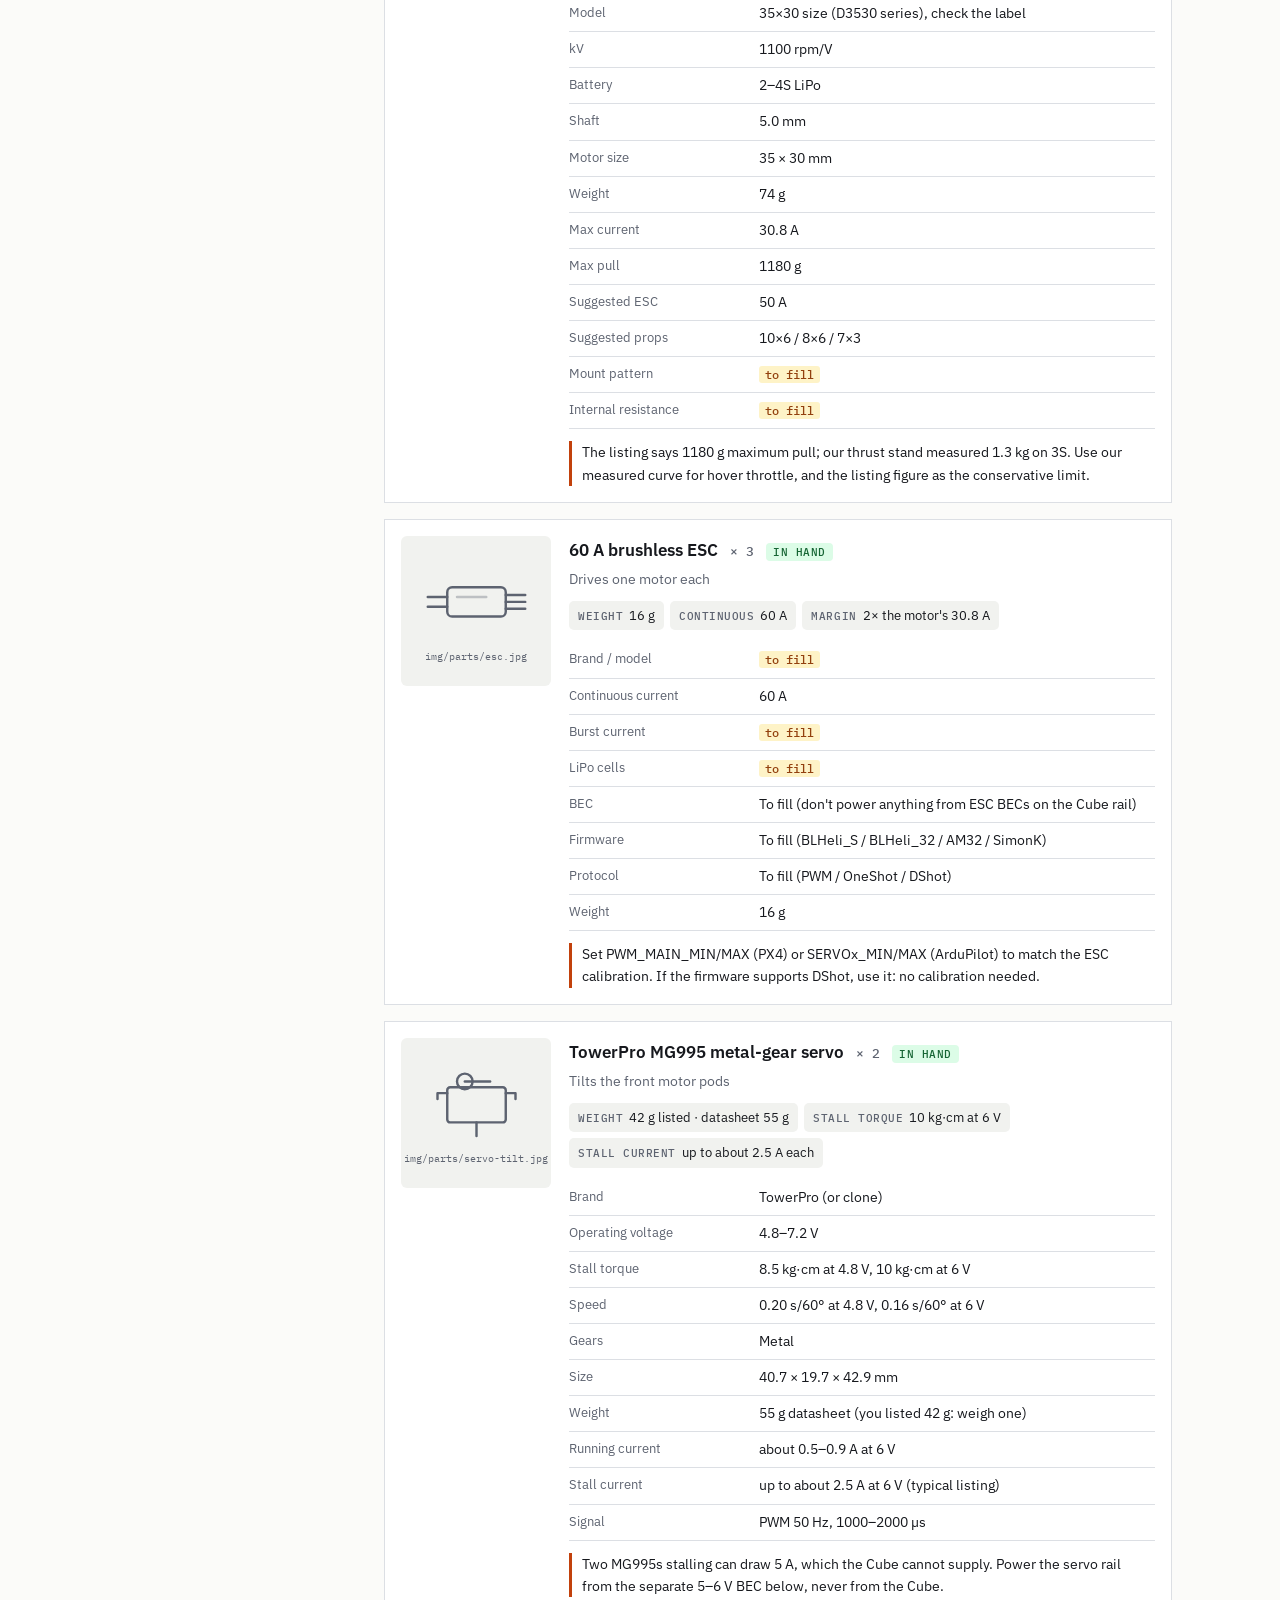
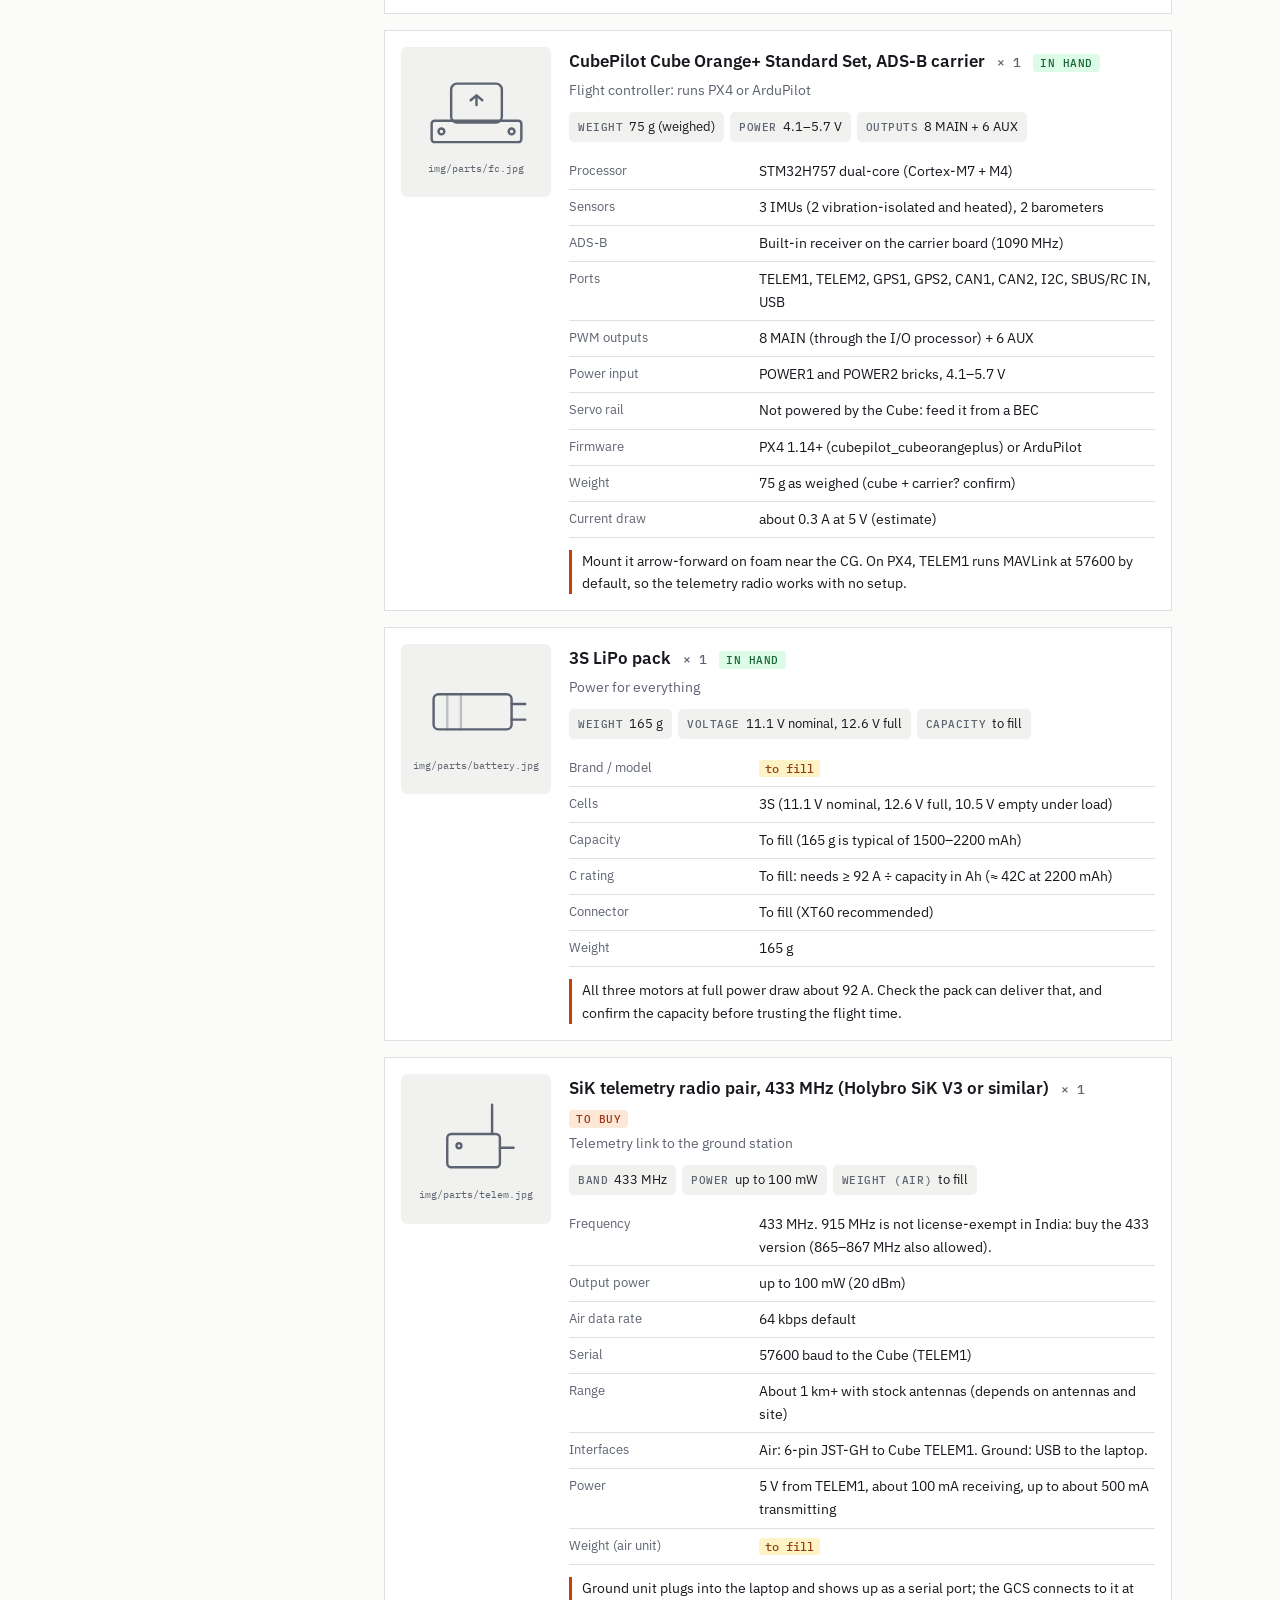
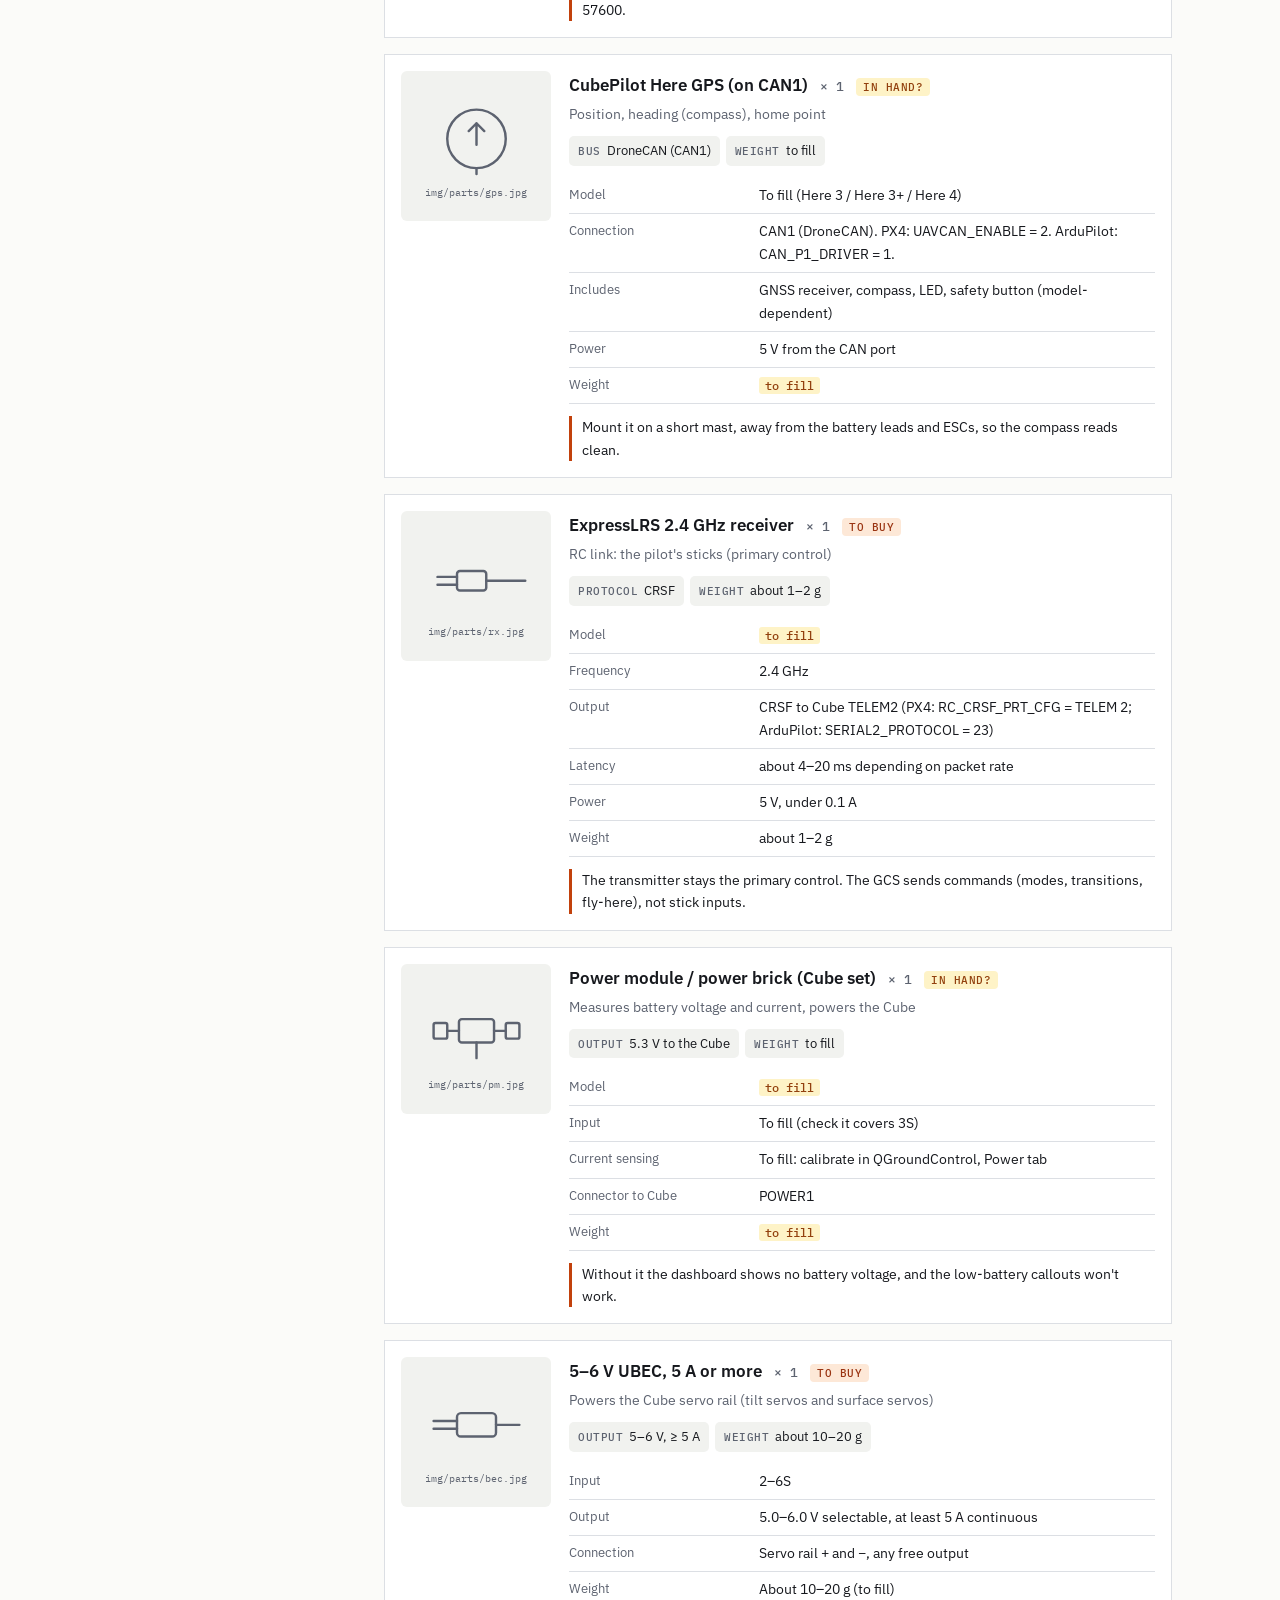
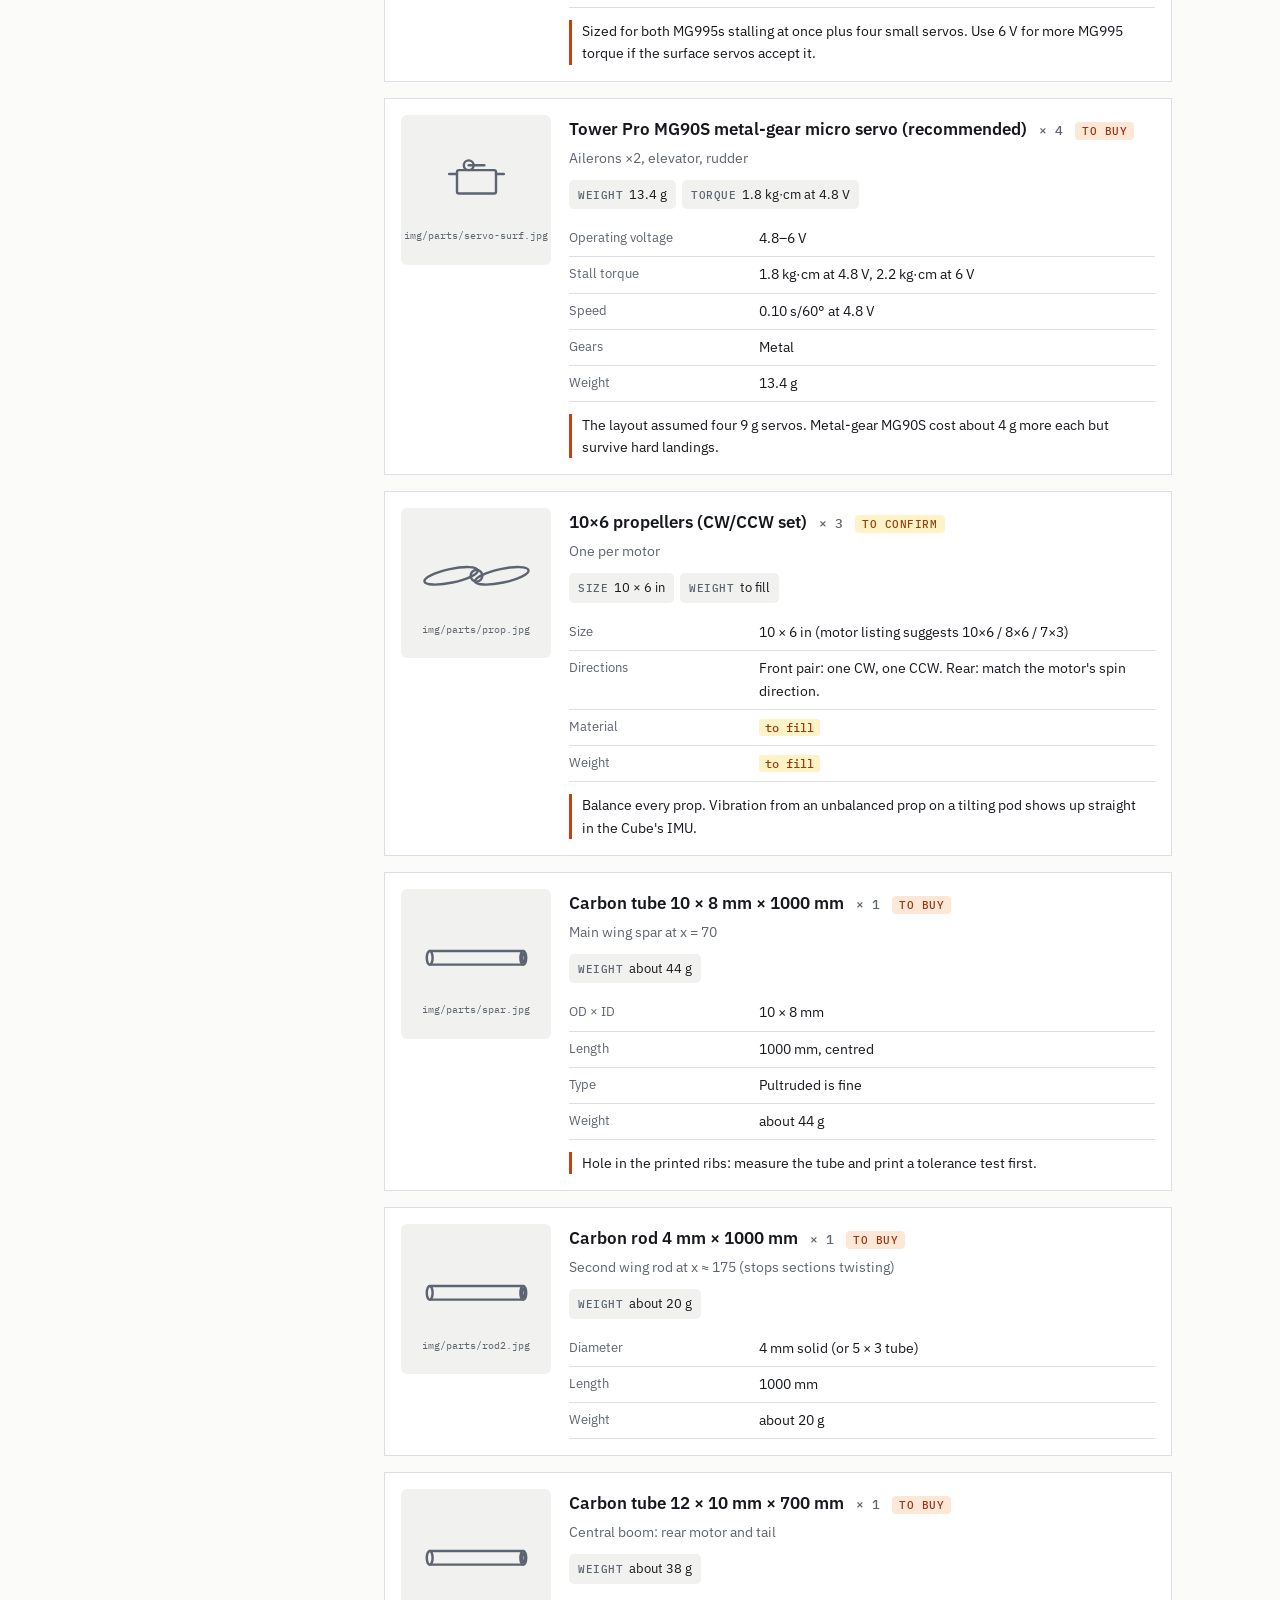
==== commit a83c3e9e: "Add standalone Tri-Tilt GCS (PX4 + ArduPilot) and component datasheets - gcs.html: single-file groun" ====
--- a/index.html
+++ b/index.html
@@ -41,6 +41,27 @@
 figure.drawing{margin:22px 0;background:#fff;border:1px solid var(--rule);padding:16px}
 figure.drawing svg{display:block;width:100%;height:auto;max-height:760px}
 figure.drawing figcaption{font-size:13px;color:var(--muted);margin-top:10px;max-width:72ch}
+.parts{display:grid;gap:16px;margin:22px 0}
+.part{display:grid;grid-template-columns:150px 1fr;gap:18px;background:#fff;border:1px solid var(--rule);padding:16px}
+.part-photo{position:relative;aspect-ratio:1;background:var(--panel);border-radius:6px;color:var(--muted);display:flex;flex-direction:column;align-items:center;justify-content:center;overflow:hidden}
+.part-photo svg{width:78%}
+.part-photo img{position:absolute;inset:0;width:100%;height:100%;object-fit:cover;background:#fff}
+.part-photo small{font:10px "IBM Plex Mono",monospace;margin-top:4px}
+.part-head{display:flex;flex-wrap:wrap;align-items:baseline;gap:8px 12px}
+.part-head h3{margin:0;font-size:17px}
+.qty{font:500 13px "IBM Plex Mono",monospace;color:var(--muted)}
+.status{font:500 11px "IBM Plex Mono",monospace;text-transform:uppercase;letter-spacing:.05em;padding:2px 7px;border-radius:4px;background:var(--panel)}
+.status.have{background:#dcfce7;color:#166534}.status.buy{background:#fde8d7;color:#9a3412}.status.check{background:#fef3c7;color:#92400e}
+.role{margin:4px 0 10px;color:var(--muted);font-size:14px}
+.chips{display:flex;flex-wrap:wrap;gap:6px;margin-bottom:12px}
+.chips span{font-size:13px;background:var(--panel);border-radius:5px;padding:4px 9px}
+.chips b{font:500 10.5px "IBM Plex Mono",monospace;text-transform:uppercase;letter-spacing:.05em;color:var(--muted);margin-right:6px}
+.part dl{display:grid;grid-template-columns:minmax(120px,190px) 1fr;margin:0;font-size:14px}
+.part dt,.part dd{margin:0;padding:6px 0;border-bottom:1px solid var(--rule)}
+.part dt{color:var(--muted);font-size:13px;padding-right:12px}
+.part-note{font-size:13.5px;margin:12px 0 0;border-left:3px solid var(--accent);padding-left:10px}
+.fill{font:500 11.5px "IBM Plex Mono",monospace;color:#92400e;background:#fef3c7;padding:1px 6px;border-radius:3px}
+@media (max-width:640px){.part{grid-template-columns:1fr}.part-photo{max-width:180px}.part dl{grid-template-columns:1fr}.part dt{border-bottom:0;padding-bottom:0}}
 footer{border-top:1px solid var(--rule);padding:22px 0 40px;font-size:13px;color:var(--muted)}
 @media (max-width:860px){.wrap{grid-template-columns:1fr;gap:0}nav{display:none}h1{font-size:30px}table{display:block;overflow-x:auto}}
 @media print{nav{display:none}.wrap{display:block}body{background:#fff}}
@@ -48,8 +69,8 @@
 <header class="top"><div class="wrap"><div class="kicker">Build reference</div>
 <h1>Tri Tilt-Rotor VTOL</h1>
 <div class="meta">2 November 2026 &nbsp;·&nbsp; 3 motors · 2 tilting · Cube Orange+ · ArduPilot QuadPlane · live MAVLink telemetry</div>
-<a class="cta" href="/dashboard.html">Open the live dashboard →</a> <a class="cta" href="/cg.html" style="background:#fff;color:var(--ink);border:1px solid var(--rule)">Mass and CG calculator</a></div></header>
-<div class="wrap"><nav><a href="#mission">Mission and scope</a><a href="#departments">Departments</a><a href="#design">Design process</a><a href="#layout">Layout</a><a href="#wing">3D-printed wing</a><a href="#tilt">Tilt mechanism with MG995</a><a href="#specs">Spec sheet</a><a href="#cube">Cube flight controller</a><a href="#avionics">Electronics and ArduPilot setup</a><a href="#radios">Radio links and telemetry</a><a href="#dashboard">Live dashboard</a><a href="#preflight">Pre-flight checks and test ladder</a><a href="#risks">Risks and mitigations</a></nav><main><h2 id="mission">Mission and scope</h2>
+<a class="cta" href="/gcs.html">Open the ground station (PX4 / ArduPilot) →</a> <a class="cta" href="/dashboard.html" style="background:#fff;color:var(--ink);border:1px solid var(--rule)">Classic dashboard</a> <a class="cta" href="/cg.html" style="background:#fff;color:var(--ink);border:1px solid var(--rule)">Mass and CG calculator</a></div></header>
+<div class="wrap"><nav><a href="#mission">Mission and scope</a><a href="#departments">Departments</a><a href="#design">Design process</a><a href="#layout">Layout</a><a href="#wing">3D-printed wing</a><a href="#tilt">Tilt mechanism with MG995</a><a href="#specs">Spec sheet</a><a href="#parts">Component datasheets</a><a href="#cube">Cube flight controller</a><a href="#avionics">Electronics and ArduPilot setup</a><a href="#radios">Radio links and telemetry</a><a href="#dashboard">Live dashboard</a><a href="#preflight">Pre-flight checks and test ladder</a><a href="#risks">Risks and mitigations</a></nav><main><h2 id="mission">Mission and scope</h2>
 <p>The goal is a 3-motor tilt-rotor VTOL that hovers stably and tilts its front motors on command. A full transition to forward flight is the stretch goal, not the pass mark.</p>
 <ul>
 <li><strong>Must have:</strong> stable hover in QHOVER, tilt mechanism working on the bench and in flight, live telemetry on the dashboard for every flight.</li>
@@ -392,6 +413,172 @@
 </tr>
 </tbody>
 </table>
+<h2 id="parts">Component datasheets</h2>
+<p>Every part on the aircraft, with the numbers that matter for weight, power and wiring. Values marked <span class="fill">to fill</span> aren't known yet: copy them from the listing or the label, or weigh and measure the part, then update this page.</p>
+<p><b>Photos:</b> take one photo of each part on a plain background and save it with the file name shown under the drawing (for example <code>img/parts/motor.jpg</code>). It replaces the drawing automatically.</p>
+<div class="parts">
+<article class="part" id="part-motor">
+<div class="part-photo"><svg viewBox="0 0 120 90" aria-hidden="true" fill="none" stroke="currentColor" stroke-width="2.5" stroke-linecap="round" stroke-linejoin="round"><rect x="38" y="20" width="44" height="40" rx="6"/><path d="M38 30h44M38 40h44M38 50h44" opacity=".35"/><path d="M60 8v12"/><rect x="34" y="60" width="52" height="8" rx="2"/><path d="M48 68v10M60 68v10M72 68v10"/></svg>
+<img src="/img/parts/motor.jpg" alt="DYS 1100 kV brushless outrunner, 35 × 30 mm" loading="lazy" onerror="this.remove()"><small>img/parts/motor.jpg</small></div>
+<div class="part-body">
+<div class="part-head"><h3>DYS 1100 kV brushless outrunner, 35 × 30 mm</h3><span class="qty">× 3</span><span class="status have">In hand</span></div>
+<p class="role">Lift and thrust: two tilting front motors and one fixed rear motor</p>
+<div class="chips"><span><b>Weight</b>74 g (weighed 75 g)</span><span><b>Max current</b>30.8 A</span><span><b>Max pull</b>1180 g (listing) · 1300 g on our stand, 3S</span></div>
+<dl><dt>Brand</dt><dd>DYS</dd><dt>Model</dt><dd>35×30 size (D3530 series), check the label</dd><dt>kV</dt><dd>1100 rpm/V</dd><dt>Battery</dt><dd>2–4S LiPo</dd><dt>Shaft</dt><dd>5.0 mm</dd><dt>Motor size</dt><dd>35 × 30 mm</dd><dt>Weight</dt><dd>74 g</dd><dt>Max current</dt><dd>30.8 A</dd><dt>Max pull</dt><dd>1180 g</dd><dt>Suggested ESC</dt><dd>50 A</dd><dt>Suggested props</dt><dd>10×6 / 8×6 / 7×3</dd><dt>Mount pattern</dt><dd><span class="fill">to fill</span></dd><dt>Internal resistance</dt><dd><span class="fill">to fill</span></dd></dl>
+<p class="part-note">The listing says 1180 g maximum pull; our thrust stand measured 1.3 kg on 3S. Use our measured curve for hover throttle, and the listing figure as the conservative limit.</p>
+</div></article>
+<article class="part" id="part-esc">
+<div class="part-photo"><svg viewBox="0 0 120 90" aria-hidden="true" fill="none" stroke="currentColor" stroke-width="2.5" stroke-linecap="round" stroke-linejoin="round"><rect x="30" y="30" width="60" height="30" rx="5"/><path d="M90 38h20M90 45h20M90 52h20M30 40H10M30 50H10"/><path d="M40 40h30" opacity=".35"/></svg>
+<img src="/img/parts/esc.jpg" alt="60 A brushless ESC" loading="lazy" onerror="this.remove()"><small>img/parts/esc.jpg</small></div>
+<div class="part-body">
+<div class="part-head"><h3>60 A brushless ESC</h3><span class="qty">× 3</span><span class="status have">In hand</span></div>
+<p class="role">Drives one motor each</p>
+<div class="chips"><span><b>Weight</b>16 g</span><span><b>Continuous</b>60 A</span><span><b>Margin</b>2× the motor&#x27;s 30.8 A</span></div>
+<dl><dt>Brand / model</dt><dd><span class="fill">to fill</span></dd><dt>Continuous current</dt><dd>60 A</dd><dt>Burst current</dt><dd><span class="fill">to fill</span></dd><dt>LiPo cells</dt><dd><span class="fill">to fill</span></dd><dt>BEC</dt><dd>To fill (don&#x27;t power anything from ESC BECs on the Cube rail)</dd><dt>Firmware</dt><dd>To fill (BLHeli_S / BLHeli_32 / AM32 / SimonK)</dd><dt>Protocol</dt><dd>To fill (PWM / OneShot / DShot)</dd><dt>Weight</dt><dd>16 g</dd></dl>
+<p class="part-note">Set PWM_MAIN_MIN/MAX (PX4) or SERVOx_MIN/MAX (ArduPilot) to match the ESC calibration. If the firmware supports DShot, use it: no calibration needed.</p>
+</div></article>
+<article class="part" id="part-servo-tilt">
+<div class="part-photo"><svg viewBox="0 0 120 90" aria-hidden="true" fill="none" stroke="currentColor" stroke-width="2.5" stroke-linecap="round" stroke-linejoin="round"><rect x="30" y="28" width="60" height="36" rx="3"/><path d="M20 34h10M90 34h10M20 34v6M100 34v6"/><circle cx="48" cy="22" r="8"/><path d="M48 22h26"/><path d="M60 64v14" /></svg>
+<img src="/img/parts/servo-tilt.jpg" alt="TowerPro MG995 metal-gear servo" loading="lazy" onerror="this.remove()"><small>img/parts/servo-tilt.jpg</small></div>
+<div class="part-body">
+<div class="part-head"><h3>TowerPro MG995 metal-gear servo</h3><span class="qty">× 2</span><span class="status have">In hand</span></div>
+<p class="role">Tilts the front motor pods</p>
+<div class="chips"><span><b>Weight</b>42 g listed · datasheet 55 g</span><span><b>Stall torque</b>10 kg·cm at 6 V</span><span><b>Stall current</b>up to about 2.5 A each</span></div>
+<dl><dt>Brand</dt><dd>TowerPro (or clone)</dd><dt>Operating voltage</dt><dd>4.8–7.2 V</dd><dt>Stall torque</dt><dd>8.5 kg·cm at 4.8 V, 10 kg·cm at 6 V</dd><dt>Speed</dt><dd>0.20 s/60° at 4.8 V, 0.16 s/60° at 6 V</dd><dt>Gears</dt><dd>Metal</dd><dt>Size</dt><dd>40.7 × 19.7 × 42.9 mm</dd><dt>Weight</dt><dd>55 g datasheet (you listed 42 g: weigh one)</dd><dt>Running current</dt><dd>about 0.5–0.9 A at 6 V</dd><dt>Stall current</dt><dd>up to about 2.5 A at 6 V (typical listing)</dd><dt>Signal</dt><dd>PWM 50 Hz, 1000–2000 µs</dd></dl>
+<p class="part-note">Two MG995s stalling can draw 5 A, which the Cube cannot supply. Power the servo rail from the separate 5–6 V BEC below, never from the Cube.</p>
+</div></article>
+<article class="part" id="part-fc">
+<div class="part-photo"><svg viewBox="0 0 120 90" aria-hidden="true" fill="none" stroke="currentColor" stroke-width="2.5" stroke-linecap="round" stroke-linejoin="round"><rect x="14" y="52" width="92" height="22" rx="3"/><rect x="34" y="14" width="52" height="40" rx="6"/><path d="M60 26v10M54 31l6-5 6 5"/><circle cx="24" cy="63" r="3"/><circle cx="96" cy="63" r="3"/></svg>
+<img src="/img/parts/fc.jpg" alt="CubePilot Cube Orange+ Standard Set, ADS-B carrier" loading="lazy" onerror="this.remove()"><small>img/parts/fc.jpg</small></div>
+<div class="part-body">
+<div class="part-head"><h3>CubePilot Cube Orange+ Standard Set, ADS-B carrier</h3><span class="qty">× 1</span><span class="status have">In hand</span></div>
+<p class="role">Flight controller: runs PX4 or ArduPilot</p>
+<div class="chips"><span><b>Weight</b>75 g (weighed)</span><span><b>Power</b>4.1–5.7 V</span><span><b>Outputs</b>8 MAIN + 6 AUX</span></div>
+<dl><dt>Processor</dt><dd>STM32H757 dual-core (Cortex-M7 + M4)</dd><dt>Sensors</dt><dd>3 IMUs (2 vibration-isolated and heated), 2 barometers</dd><dt>ADS-B</dt><dd>Built-in receiver on the carrier board (1090 MHz)</dd><dt>Ports</dt><dd>TELEM1, TELEM2, GPS1, GPS2, CAN1, CAN2, I2C, SBUS/RC IN, USB</dd><dt>PWM outputs</dt><dd>8 MAIN (through the I/O processor) + 6 AUX</dd><dt>Power input</dt><dd>POWER1 and POWER2 bricks, 4.1–5.7 V</dd><dt>Servo rail</dt><dd>Not powered by the Cube: feed it from a BEC</dd><dt>Firmware</dt><dd>PX4 1.14+ (cubepilot_cubeorangeplus) or ArduPilot</dd><dt>Weight</dt><dd>75 g as weighed (cube + carrier? confirm)</dd><dt>Current draw</dt><dd>about 0.3 A at 5 V (estimate)</dd></dl>
+<p class="part-note">Mount it arrow-forward on foam near the CG. On PX4, TELEM1 runs MAVLink at 57600 by default, so the telemetry radio works with no setup.</p>
+</div></article>
+<article class="part" id="part-battery">
+<div class="part-photo"><svg viewBox="0 0 120 90" aria-hidden="true" fill="none" stroke="currentColor" stroke-width="2.5" stroke-linecap="round" stroke-linejoin="round"><rect x="16" y="28" width="80" height="36" rx="5"/><path d="M30 28v36M44 28v36" opacity=".35"/><path d="M96 38h14M96 54h14"/></svg>
+<img src="/img/parts/battery.jpg" alt="3S LiPo pack" loading="lazy" onerror="this.remove()"><small>img/parts/battery.jpg</small></div>
+<div class="part-body">
+<div class="part-head"><h3>3S LiPo pack</h3><span class="qty">× 1</span><span class="status have">In hand</span></div>
+<p class="role">Power for everything</p>
+<div class="chips"><span><b>Weight</b>165 g</span><span><b>Voltage</b>11.1 V nominal, 12.6 V full</span><span><b>Capacity</b>to fill</span></div>
+<dl><dt>Brand / model</dt><dd><span class="fill">to fill</span></dd><dt>Cells</dt><dd>3S (11.1 V nominal, 12.6 V full, 10.5 V empty under load)</dd><dt>Capacity</dt><dd>To fill (165 g is typical of 1500–2200 mAh)</dd><dt>C rating</dt><dd>To fill: needs ≥ 92 A ÷ capacity in Ah (≈ 42C at 2200 mAh)</dd><dt>Connector</dt><dd>To fill (XT60 recommended)</dd><dt>Weight</dt><dd>165 g</dd></dl>
+<p class="part-note">All three motors at full power draw about 92 A. Check the pack can deliver that, and confirm the capacity before trusting the flight time.</p>
+</div></article>
+<article class="part" id="part-telem">
+<div class="part-photo"><svg viewBox="0 0 120 90" aria-hidden="true" fill="none" stroke="currentColor" stroke-width="2.5" stroke-linecap="round" stroke-linejoin="round"><rect x="30" y="38" width="54" height="34" rx="4"/><path d="M76 38V8"/><path d="M84 52h14" /><circle cx="42" cy="50" r="2.5"/></svg>
+<img src="/img/parts/telem.jpg" alt="SiK telemetry radio pair, 433 MHz (Holybro SiK V3 or similar)" loading="lazy" onerror="this.remove()"><small>img/parts/telem.jpg</small></div>
+<div class="part-body">
+<div class="part-head"><h3>SiK telemetry radio pair, 433 MHz (Holybro SiK V3 or similar)</h3><span class="qty">× 1</span><span class="status buy">To buy</span></div>
+<p class="role">Telemetry link to the ground station</p>
+<div class="chips"><span><b>Band</b>433 MHz</span><span><b>Power</b>up to 100 mW</span><span><b>Weight (air)</b>to fill</span></div>
+<dl><dt>Frequency</dt><dd>433 MHz. 915 MHz is not license-exempt in India: buy the 433 version (865–867 MHz also allowed).</dd><dt>Output power</dt><dd>up to 100 mW (20 dBm)</dd><dt>Air data rate</dt><dd>64 kbps default</dd><dt>Serial</dt><dd>57600 baud to the Cube (TELEM1)</dd><dt>Range</dt><dd>About 1 km+ with stock antennas (depends on antennas and site)</dd><dt>Interfaces</dt><dd>Air: 6-pin JST-GH to Cube TELEM1. Ground: USB to the laptop.</dd><dt>Power</dt><dd>5 V from TELEM1, about 100 mA receiving, up to about 500 mA transmitting</dd><dt>Weight (air unit)</dt><dd><span class="fill">to fill</span></dd></dl>
+<p class="part-note">Ground unit plugs into the laptop and shows up as a serial port; the GCS connects to it at 57600.</p>
+</div></article>
+<article class="part" id="part-gps">
+<div class="part-photo"><svg viewBox="0 0 120 90" aria-hidden="true" fill="none" stroke="currentColor" stroke-width="2.5" stroke-linecap="round" stroke-linejoin="round"><circle cx="60" cy="46" r="30"/><path d="M60 30v22M52 38l8-8 8 8"/><path d="M60 76v6"/></svg>
+<img src="/img/parts/gps.jpg" alt="CubePilot Here GPS (on CAN1)" loading="lazy" onerror="this.remove()"><small>img/parts/gps.jpg</small></div>
+<div class="part-body">
+<div class="part-head"><h3>CubePilot Here GPS (on CAN1)</h3><span class="qty">× 1</span><span class="status check">In hand?</span></div>
+<p class="role">Position, heading (compass), home point</p>
+<div class="chips"><span><b>Bus</b>DroneCAN (CAN1)</span><span><b>Weight</b>to fill</span></div>
+<dl><dt>Model</dt><dd>To fill (Here 3 / Here 3+ / Here 4)</dd><dt>Connection</dt><dd>CAN1 (DroneCAN). PX4: UAVCAN_ENABLE = 2. ArduPilot: CAN_P1_DRIVER = 1.</dd><dt>Includes</dt><dd>GNSS receiver, compass, LED, safety button (model-dependent)</dd><dt>Power</dt><dd>5 V from the CAN port</dd><dt>Weight</dt><dd><span class="fill">to fill</span></dd></dl>
+<p class="part-note">Mount it on a short mast, away from the battery leads and ESCs, so the compass reads clean.</p>
+</div></article>
+<article class="part" id="part-rx">
+<div class="part-photo"><svg viewBox="0 0 120 90" aria-hidden="true" fill="none" stroke="currentColor" stroke-width="2.5" stroke-linecap="round" stroke-linejoin="round"><rect x="40" y="38" width="30" height="20" rx="3"/><path d="M70 48h40"/><path d="M40 44H20M40 52H20"/></svg>
+<img src="/img/parts/rx.jpg" alt="ExpressLRS 2.4 GHz receiver" loading="lazy" onerror="this.remove()"><small>img/parts/rx.jpg</small></div>
+<div class="part-body">
+<div class="part-head"><h3>ExpressLRS 2.4 GHz receiver</h3><span class="qty">× 1</span><span class="status buy">To buy</span></div>
+<p class="role">RC link: the pilot&#x27;s sticks (primary control)</p>
+<div class="chips"><span><b>Protocol</b>CRSF</span><span><b>Weight</b>about 1–2 g</span></div>
+<dl><dt>Model</dt><dd><span class="fill">to fill</span></dd><dt>Frequency</dt><dd>2.4 GHz</dd><dt>Output</dt><dd>CRSF to Cube TELEM2 (PX4: RC_CRSF_PRT_CFG = TELEM 2; ArduPilot: SERIAL2_PROTOCOL = 23)</dd><dt>Latency</dt><dd>about 4–20 ms depending on packet rate</dd><dt>Power</dt><dd>5 V, under 0.1 A</dd><dt>Weight</dt><dd>about 1–2 g</dd></dl>
+<p class="part-note">The transmitter stays the primary control. The GCS sends commands (modes, transitions, fly-here), not stick inputs.</p>
+</div></article>
+<article class="part" id="part-pm">
+<div class="part-photo"><svg viewBox="0 0 120 90" aria-hidden="true" fill="none" stroke="currentColor" stroke-width="2.5" stroke-linecap="round" stroke-linejoin="round"><rect x="42" y="34" width="36" height="24" rx="3"/><rect x="16" y="38" width="14" height="16" rx="2"/><rect x="90" y="38" width="14" height="16" rx="2"/><path d="M30 46h12M78 46h12M60 58v16"/></svg>
+<img src="/img/parts/pm.jpg" alt="Power module / power brick (Cube set)" loading="lazy" onerror="this.remove()"><small>img/parts/pm.jpg</small></div>
+<div class="part-body">
+<div class="part-head"><h3>Power module / power brick (Cube set)</h3><span class="qty">× 1</span><span class="status check">In hand?</span></div>
+<p class="role">Measures battery voltage and current, powers the Cube</p>
+<div class="chips"><span><b>Output</b>5.3 V to the Cube</span><span><b>Weight</b>to fill</span></div>
+<dl><dt>Model</dt><dd><span class="fill">to fill</span></dd><dt>Input</dt><dd>To fill (check it covers 3S)</dd><dt>Current sensing</dt><dd>To fill: calibrate in QGroundControl, Power tab</dd><dt>Connector to Cube</dt><dd>POWER1</dd><dt>Weight</dt><dd><span class="fill">to fill</span></dd></dl>
+<p class="part-note">Without it the dashboard shows no battery voltage, and the low-battery callouts won&#x27;t work.</p>
+</div></article>
+<article class="part" id="part-bec">
+<div class="part-photo"><svg viewBox="0 0 120 90" aria-hidden="true" fill="none" stroke="currentColor" stroke-width="2.5" stroke-linecap="round" stroke-linejoin="round"><rect x="40" y="34" width="40" height="24" rx="4"/><path d="M40 42H16M40 50H16M80 46h24"/></svg>
+<img src="/img/parts/bec.jpg" alt="5–6 V UBEC, 5 A or more" loading="lazy" onerror="this.remove()"><small>img/parts/bec.jpg</small></div>
+<div class="part-body">
+<div class="part-head"><h3>5–6 V UBEC, 5 A or more</h3><span class="qty">× 1</span><span class="status buy">To buy</span></div>
+<p class="role">Powers the Cube servo rail (tilt servos and surface servos)</p>
+<div class="chips"><span><b>Output</b>5–6 V, ≥ 5 A</span><span><b>Weight</b>about 10–20 g</span></div>
+<dl><dt>Input</dt><dd>2–6S</dd><dt>Output</dt><dd>5.0–6.0 V selectable, at least 5 A continuous</dd><dt>Connection</dt><dd>Servo rail + and −, any free output</dd><dt>Weight</dt><dd>About 10–20 g (to fill)</dd></dl>
+<p class="part-note">Sized for both MG995s stalling at once plus four small servos. Use 6 V for more MG995 torque if the surface servos accept it.</p>
+</div></article>
+<article class="part" id="part-servo-surf">
+<div class="part-photo"><svg viewBox="0 0 120 90" aria-hidden="true" fill="none" stroke="currentColor" stroke-width="2.5" stroke-linecap="round" stroke-linejoin="round"><rect x="40" y="34" width="40" height="24" rx="2"/><path d="M32 38h8M80 38h8"/><circle cx="52" cy="29" r="5"/><path d="M52 29h16"/></svg>
+<img src="/img/parts/servo-surf.jpg" alt="Tower Pro MG90S metal-gear micro servo (recommended)" loading="lazy" onerror="this.remove()"><small>img/parts/servo-surf.jpg</small></div>
+<div class="part-body">
+<div class="part-head"><h3>Tower Pro MG90S metal-gear micro servo (recommended)</h3><span class="qty">× 4</span><span class="status buy">To buy</span></div>
+<p class="role">Ailerons ×2, elevator, rudder</p>
+<div class="chips"><span><b>Weight</b>13.4 g</span><span><b>Torque</b>1.8 kg·cm at 4.8 V</span></div>
+<dl><dt>Operating voltage</dt><dd>4.8–6 V</dd><dt>Stall torque</dt><dd>1.8 kg·cm at 4.8 V, 2.2 kg·cm at 6 V</dd><dt>Speed</dt><dd>0.10 s/60° at 4.8 V</dd><dt>Gears</dt><dd>Metal</dd><dt>Weight</dt><dd>13.4 g</dd></dl>
+<p class="part-note">The layout assumed four 9 g servos. Metal-gear MG90S cost about 4 g more each but survive hard landings.</p>
+</div></article>
+<article class="part" id="part-prop">
+<div class="part-photo"><svg viewBox="0 0 120 90" aria-hidden="true" fill="none" stroke="currentColor" stroke-width="2.5" stroke-linecap="round" stroke-linejoin="round"><ellipse cx="34" cy="46" rx="28" ry="7" transform="rotate(-12 34 46)"/><ellipse cx="86" cy="46" rx="28" ry="7" transform="rotate(-12 86 46)"/><circle cx="60" cy="46" r="6"/></svg>
+<img src="/img/parts/prop.jpg" alt="10×6 propellers (CW/CCW set)" loading="lazy" onerror="this.remove()"><small>img/parts/prop.jpg</small></div>
+<div class="part-body">
+<div class="part-head"><h3>10×6 propellers (CW/CCW set)</h3><span class="qty">× 3</span><span class="status check">To confirm</span></div>
+<p class="role">One per motor</p>
+<div class="chips"><span><b>Size</b>10 × 6 in</span><span><b>Weight</b>to fill</span></div>
+<dl><dt>Size</dt><dd>10 × 6 in (motor listing suggests 10×6 / 8×6 / 7×3)</dd><dt>Directions</dt><dd>Front pair: one CW, one CCW. Rear: match the motor&#x27;s spin direction.</dd><dt>Material</dt><dd><span class="fill">to fill</span></dd><dt>Weight</dt><dd><span class="fill">to fill</span></dd></dl>
+<p class="part-note">Balance every prop. Vibration from an unbalanced prop on a tilting pod shows up straight in the Cube&#x27;s IMU.</p>
+</div></article>
+<article class="part" id="part-spar">
+<div class="part-photo"><svg viewBox="0 0 120 90" aria-hidden="true" fill="none" stroke="currentColor" stroke-width="2.5" stroke-linecap="round" stroke-linejoin="round"><path d="M12 40h96M12 54h96"/><ellipse cx="12" cy="47" rx="3" ry="7"/><ellipse cx="108" cy="47" rx="3" ry="7"/><ellipse cx="108" cy="47" rx="1.5" ry="4.5"/></svg>
+<img src="/img/parts/spar.jpg" alt="Carbon tube 10 × 8 mm × 1000 mm" loading="lazy" onerror="this.remove()"><small>img/parts/spar.jpg</small></div>
+<div class="part-body">
+<div class="part-head"><h3>Carbon tube 10 × 8 mm × 1000 mm</h3><span class="qty">× 1</span><span class="status buy">To buy</span></div>
+<p class="role">Main wing spar at x = 70</p>
+<div class="chips"><span><b>Weight</b>about 44 g</span></div>
+<dl><dt>OD × ID</dt><dd>10 × 8 mm</dd><dt>Length</dt><dd>1000 mm, centred</dd><dt>Type</dt><dd>Pultruded is fine</dd><dt>Weight</dt><dd>about 44 g</dd></dl>
+<p class="part-note">Hole in the printed ribs: measure the tube and print a tolerance test first.</p>
+</div></article>
+<article class="part" id="part-rod2">
+<div class="part-photo"><svg viewBox="0 0 120 90" aria-hidden="true" fill="none" stroke="currentColor" stroke-width="2.5" stroke-linecap="round" stroke-linejoin="round"><path d="M12 40h96M12 54h96"/><ellipse cx="12" cy="47" rx="3" ry="7"/><ellipse cx="108" cy="47" rx="3" ry="7"/><ellipse cx="108" cy="47" rx="1.5" ry="4.5"/></svg>
+<img src="/img/parts/rod2.jpg" alt="Carbon rod 4 mm × 1000 mm" loading="lazy" onerror="this.remove()"><small>img/parts/rod2.jpg</small></div>
+<div class="part-body">
+<div class="part-head"><h3>Carbon rod 4 mm × 1000 mm</h3><span class="qty">× 1</span><span class="status buy">To buy</span></div>
+<p class="role">Second wing rod at x ≈ 175 (stops sections twisting)</p>
+<div class="chips"><span><b>Weight</b>about 20 g</span></div>
+<dl><dt>Diameter</dt><dd>4 mm solid (or 5 × 3 tube)</dd><dt>Length</dt><dd>1000 mm</dd><dt>Weight</dt><dd>about 20 g</dd></dl>
+</div></article>
+<article class="part" id="part-boom">
+<div class="part-photo"><svg viewBox="0 0 120 90" aria-hidden="true" fill="none" stroke="currentColor" stroke-width="2.5" stroke-linecap="round" stroke-linejoin="round"><path d="M12 40h96M12 54h96"/><ellipse cx="12" cy="47" rx="3" ry="7"/><ellipse cx="108" cy="47" rx="3" ry="7"/><ellipse cx="108" cy="47" rx="1.5" ry="4.5"/></svg>
+<img src="/img/parts/boom.jpg" alt="Carbon tube 12 × 10 mm × 700 mm" loading="lazy" onerror="this.remove()"><small>img/parts/boom.jpg</small></div>
+<div class="part-body">
+<div class="part-head"><h3>Carbon tube 12 × 10 mm × 700 mm</h3><span class="qty">× 1</span><span class="status buy">To buy</span></div>
+<p class="role">Central boom: rear motor and tail</p>
+<div class="chips"><span><b>Weight</b>about 38 g</span></div>
+<dl><dt>OD × ID</dt><dd>12 × 10 mm</dd><dt>Length</dt><dd>about 700 mm</dd><dt>Type</dt><dd>Roll-wrapped (it twists under motor torque)</dd><dt>Weight</dt><dd>about 38 g</dd></dl>
+<p class="part-note">Spread clamp loads over 20 mm or more; carbon tube cracks under a narrow clamp.</p>
+</div></article>
+</div>
+<h3>Checks from these numbers</h3>
+<table>
+<thead><tr><th>Check</th><th>Numbers</th><th>Result</th></tr></thead>
+<tbody>
+<tr><td>Motor vs ESC current</td><td>30.8 A max per motor, 60 A ESC</td><td>OK: 2× margin</td></tr>
+<tr><td>Battery peak current</td><td>3 × 30.8 A ≈ 92 A at full power</td><td>To check: the pack needs a C rating of at least 92 ÷ capacity in Ah</td></tr>
+<tr><td>Servo rail current</td><td>2 × MG995 stall ≈ 5 A, plus 4 × MG90S</td><td>Needs the separate 5 A+ BEC; the Cube can't supply it</td></tr>
+<tr><td>Hover current (estimate)</td><td>About 445 g per motor, about 34% of max thrust</td><td>Roughly 15–25 A total. Measure it on the first hover (the GCS shows current).</td></tr>
+<tr><td>Hover time (estimate)</td><td>80% of capacity ÷ hover current</td><td>About 4–7 min for a 1500–2200 mAh pack. Plane mode uses much less.</td></tr>
+<tr><td>Thrust-to-weight</td><td>3 × 1.3 kg ÷ 1.34 kg</td><td>2.9: OK (minimum 2)</td></tr>
+</tbody>
+</table>
 <h2 id="cube">Cube flight controller</h2>
 <p>The brain is our <strong>Cube Orange+</strong> running ArduPilot Plane. The Cube's IMUs sit on a heated, vibration-isolated board inside the cube, and it plugs into a carrier board that holds all the connectors.</p>
 <ul>
@@ -728,6 +915,7 @@
 <p>With the aircraft on the ground and props off, walk the ground radio away with the dashboard open. Note where the fade margin drops below about 20 and where packet loss starts. Do the same with the RC link using the transmitter's range-check mode. Fly well inside both distances.</p>
 
 <h2 id="dashboard">Live dashboard</h2>
+<div class="callout"><p><b>New: <a href="/gcs.html">Tri-Tilt GCS</a></b>, a standalone ground station built for this aircraft. It works with PX4 and ArduPilot (it detects which), and it's one file: save <a href="/gcs.html" download>gcs.html</a> to the laptop and double-click it at the field. No internet or install needed (Chrome or Edge). It shows the flight phase (ground → hover → transition → plane), checks before each transition, a live transition timer, motor outputs and tilt on a top view, the CG estimated from hover motor balance, the radio round-trip time, and spoken callouts. There's also a slot for a camera feed.</p></div>
 <p>The project site has a live ground station at <a href="/dashboard.html">/dashboard.html</a>. It talks MAVLink directly to the ground telemetry radio through the browser's Web Serial API, so the laptop needs no other install.</p>
 <ul>
 <li><strong>Shows:</strong> artificial horizon, altitude, airspeed (marked "estimated" when there's no sensor), groundspeed, wind and current head/tailwind, climb, heading, throttle, battery voltage and current, GPS fix and satellites, radio RSSI and fade margin, packet loss, both tilt-rotor angles, motor outputs, RC inputs, and a live map with track, home and the aircraft's heading. ArduPilot's own messages scroll in a log.</li>
